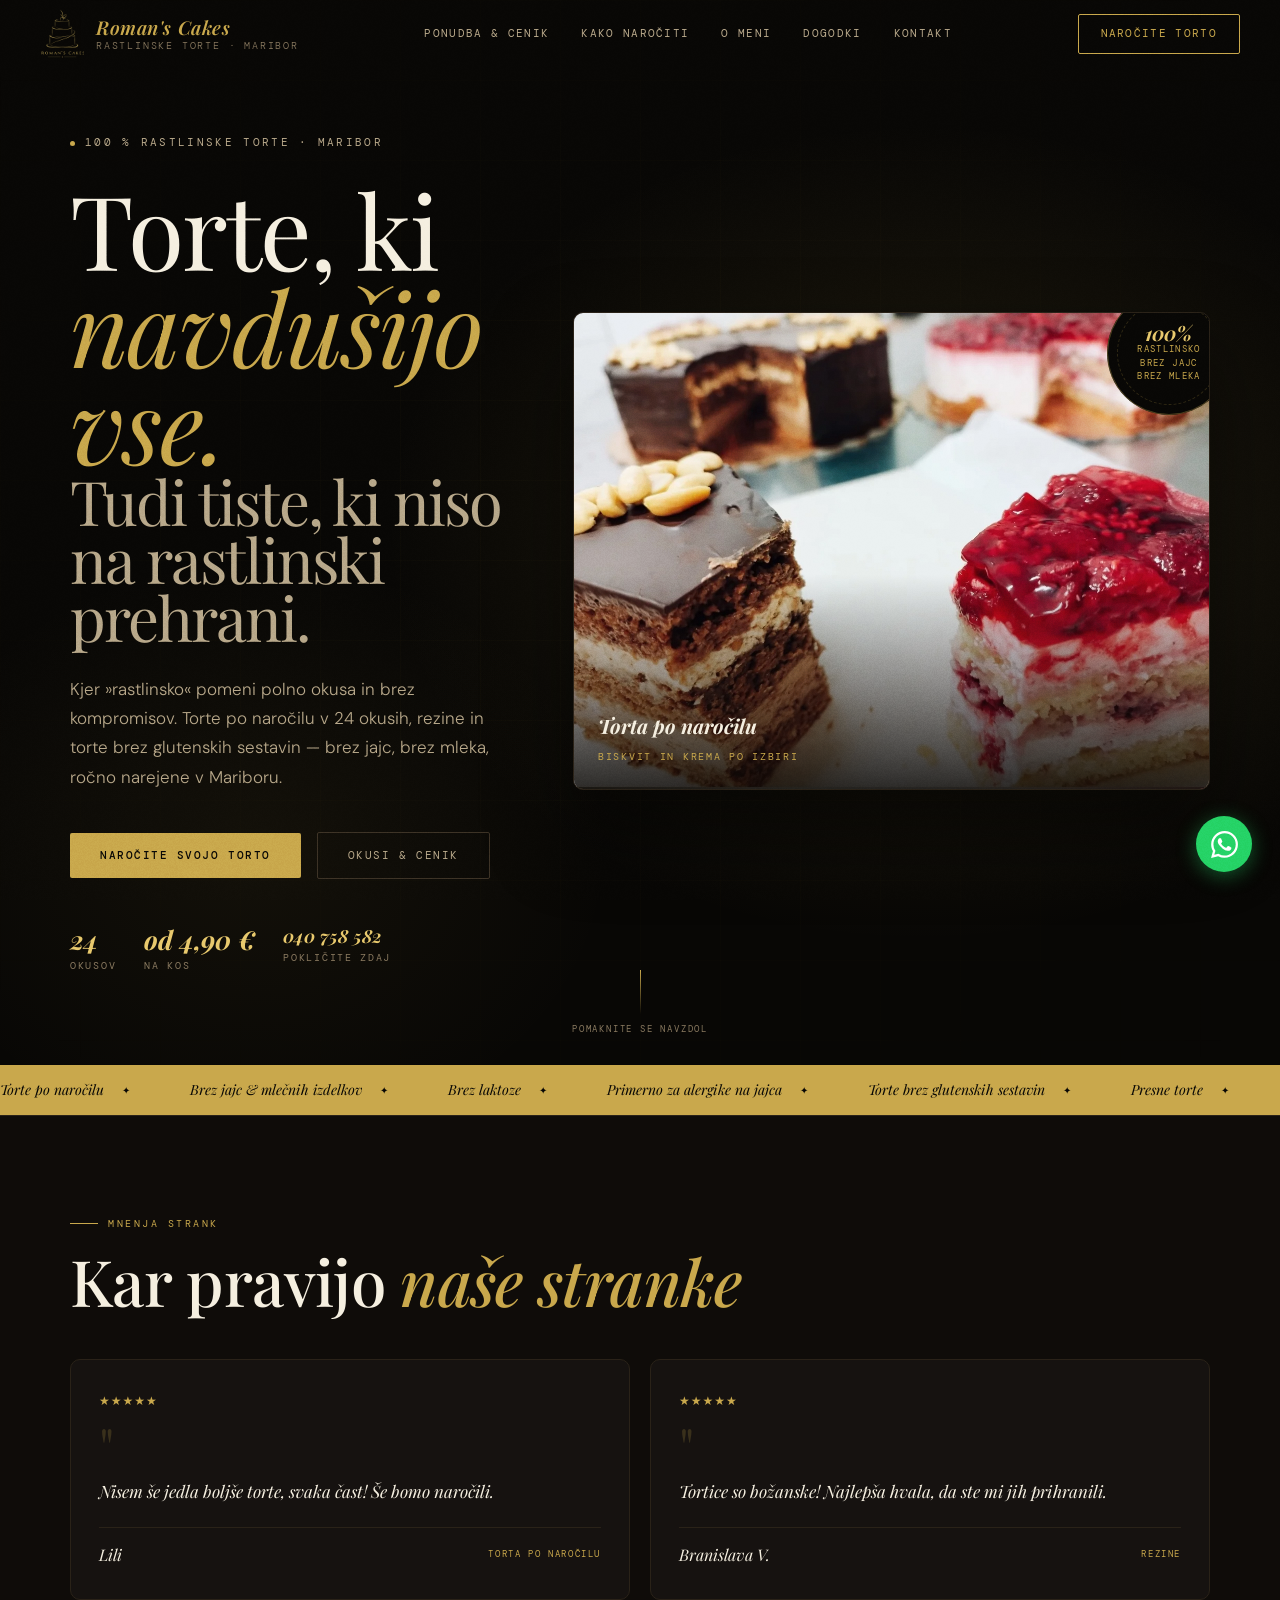
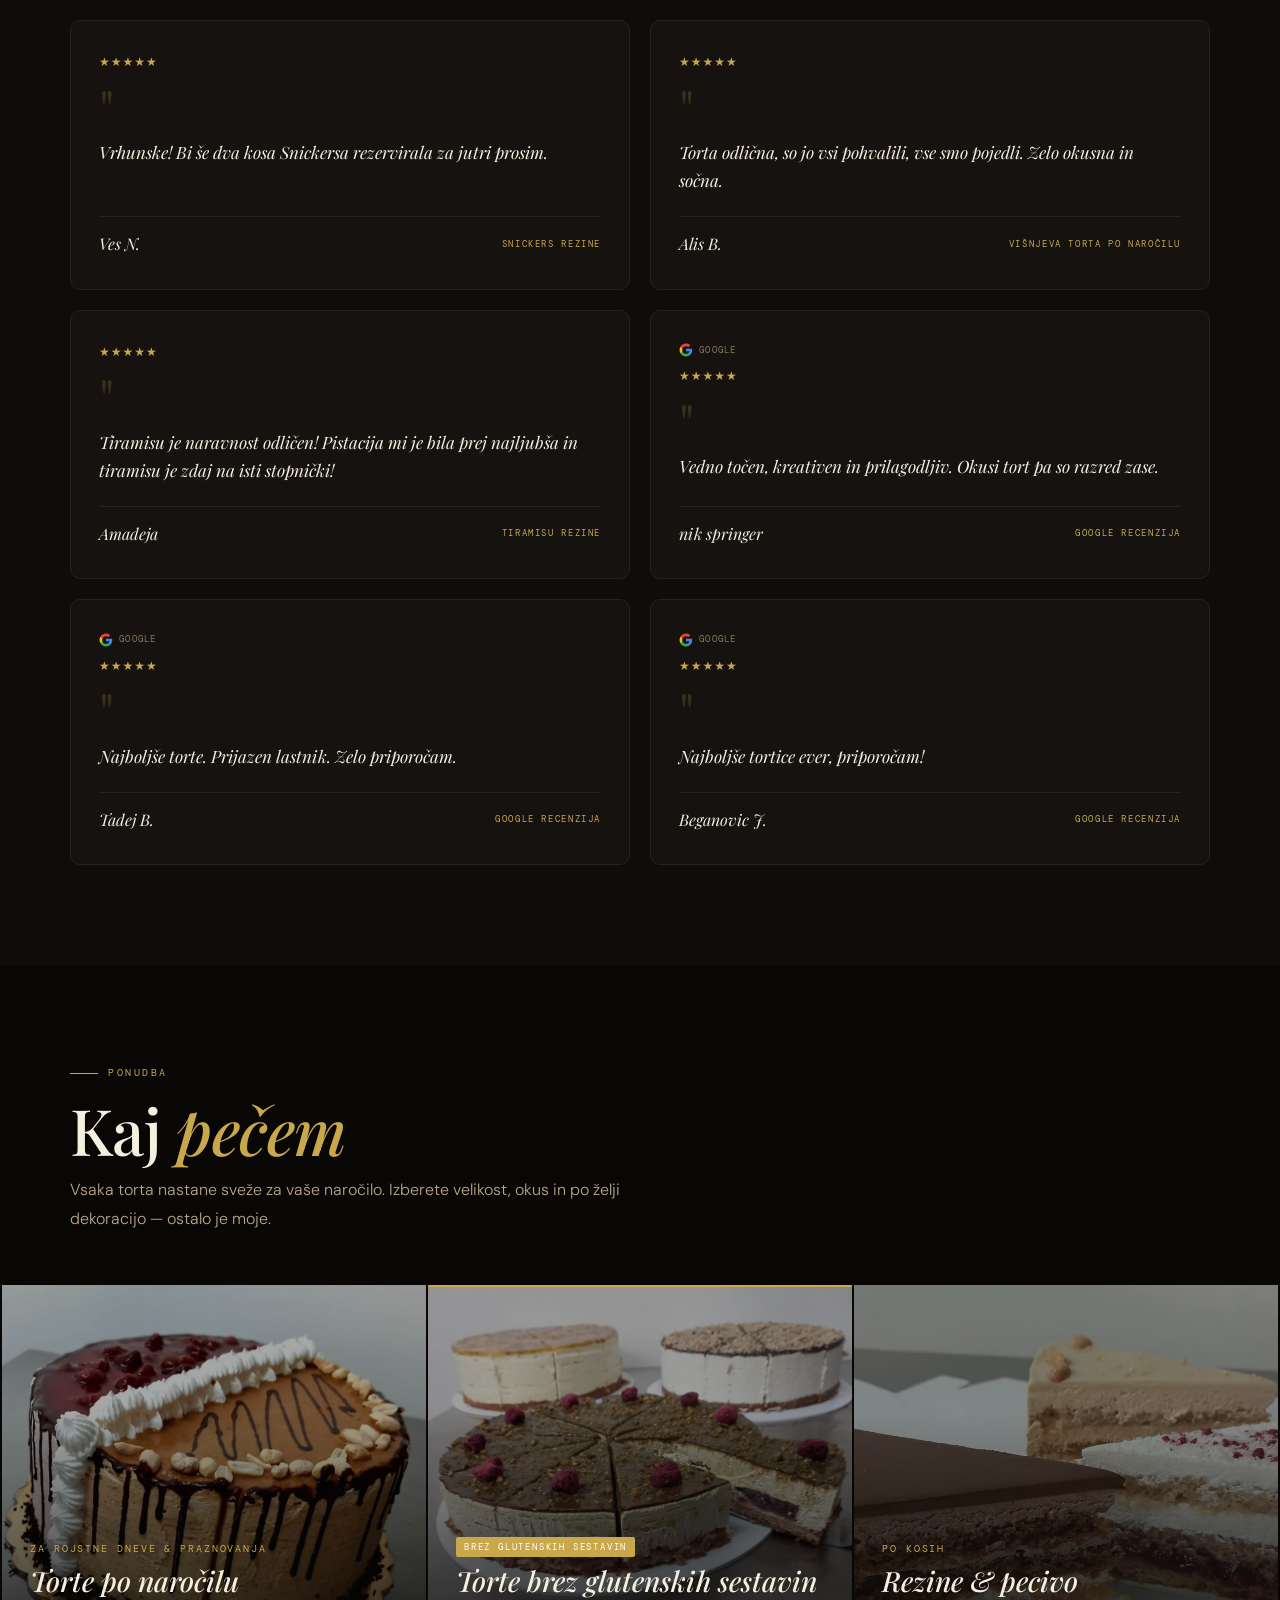
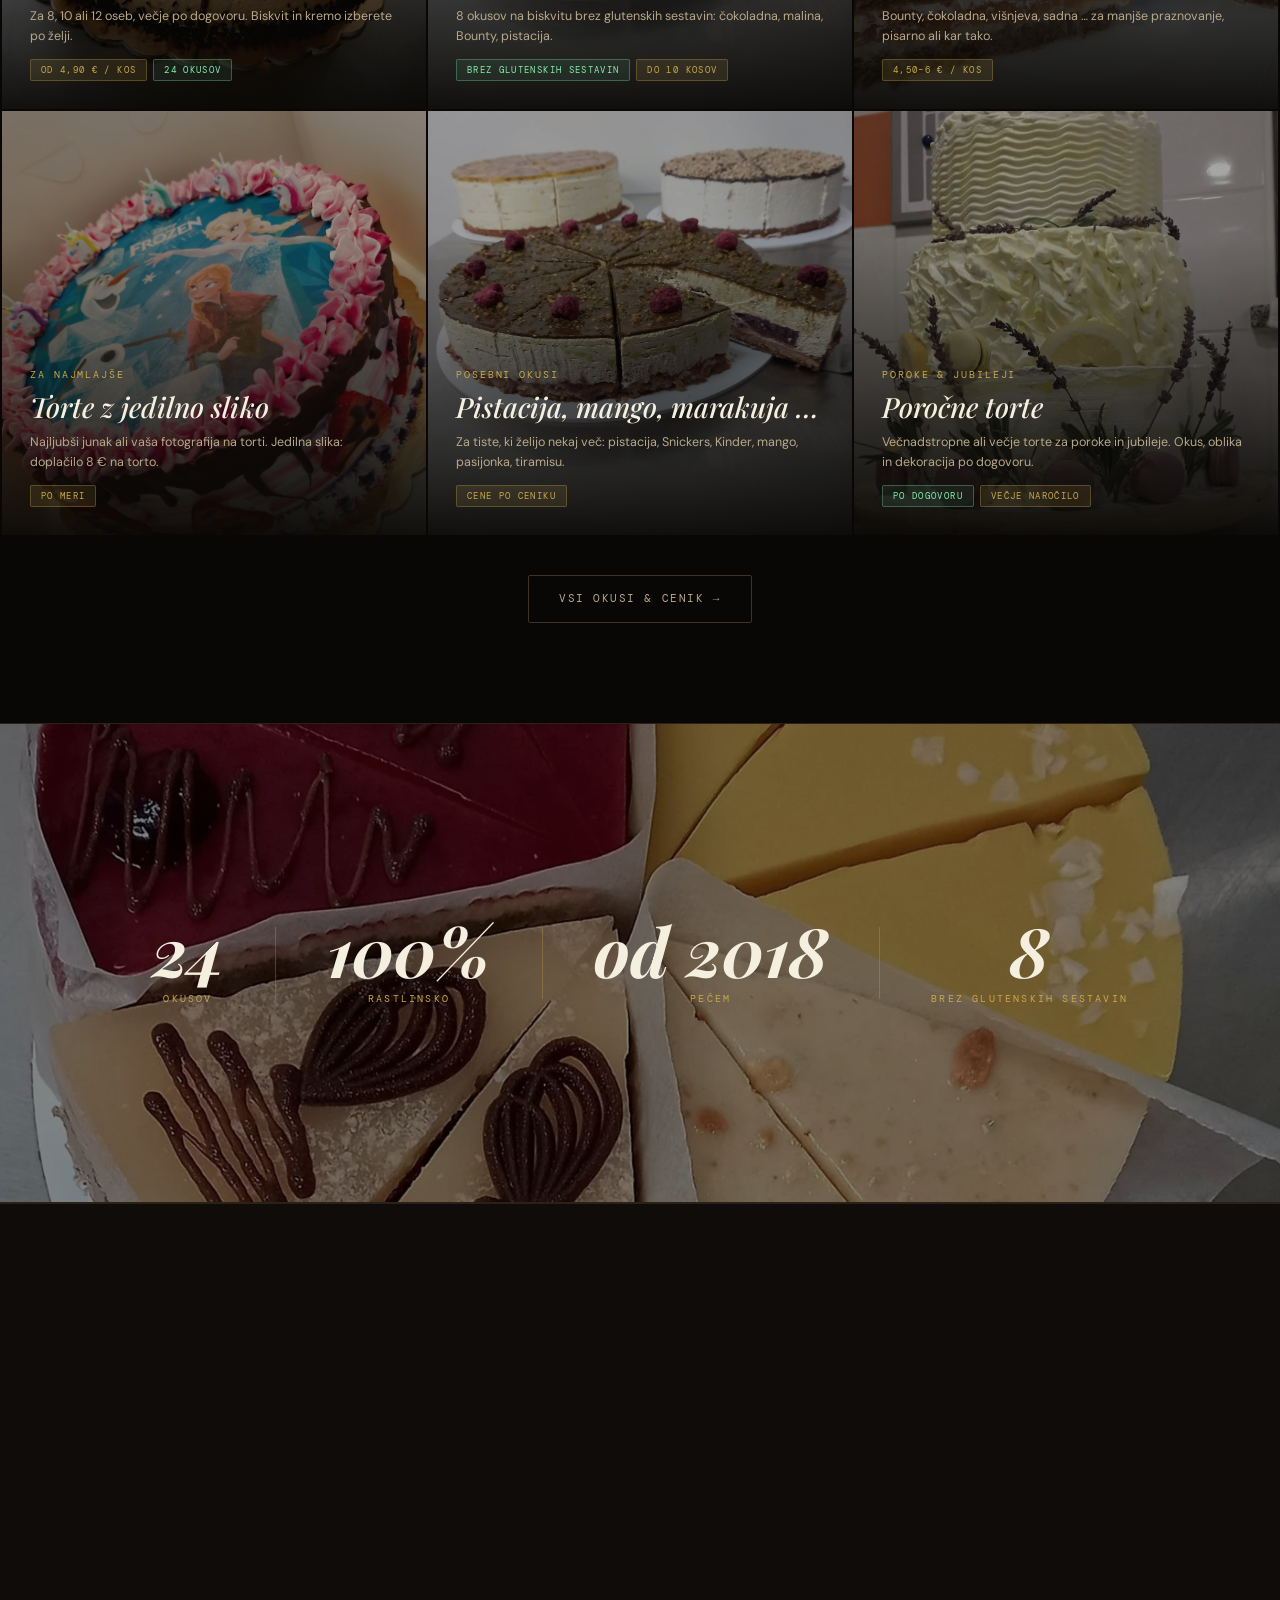
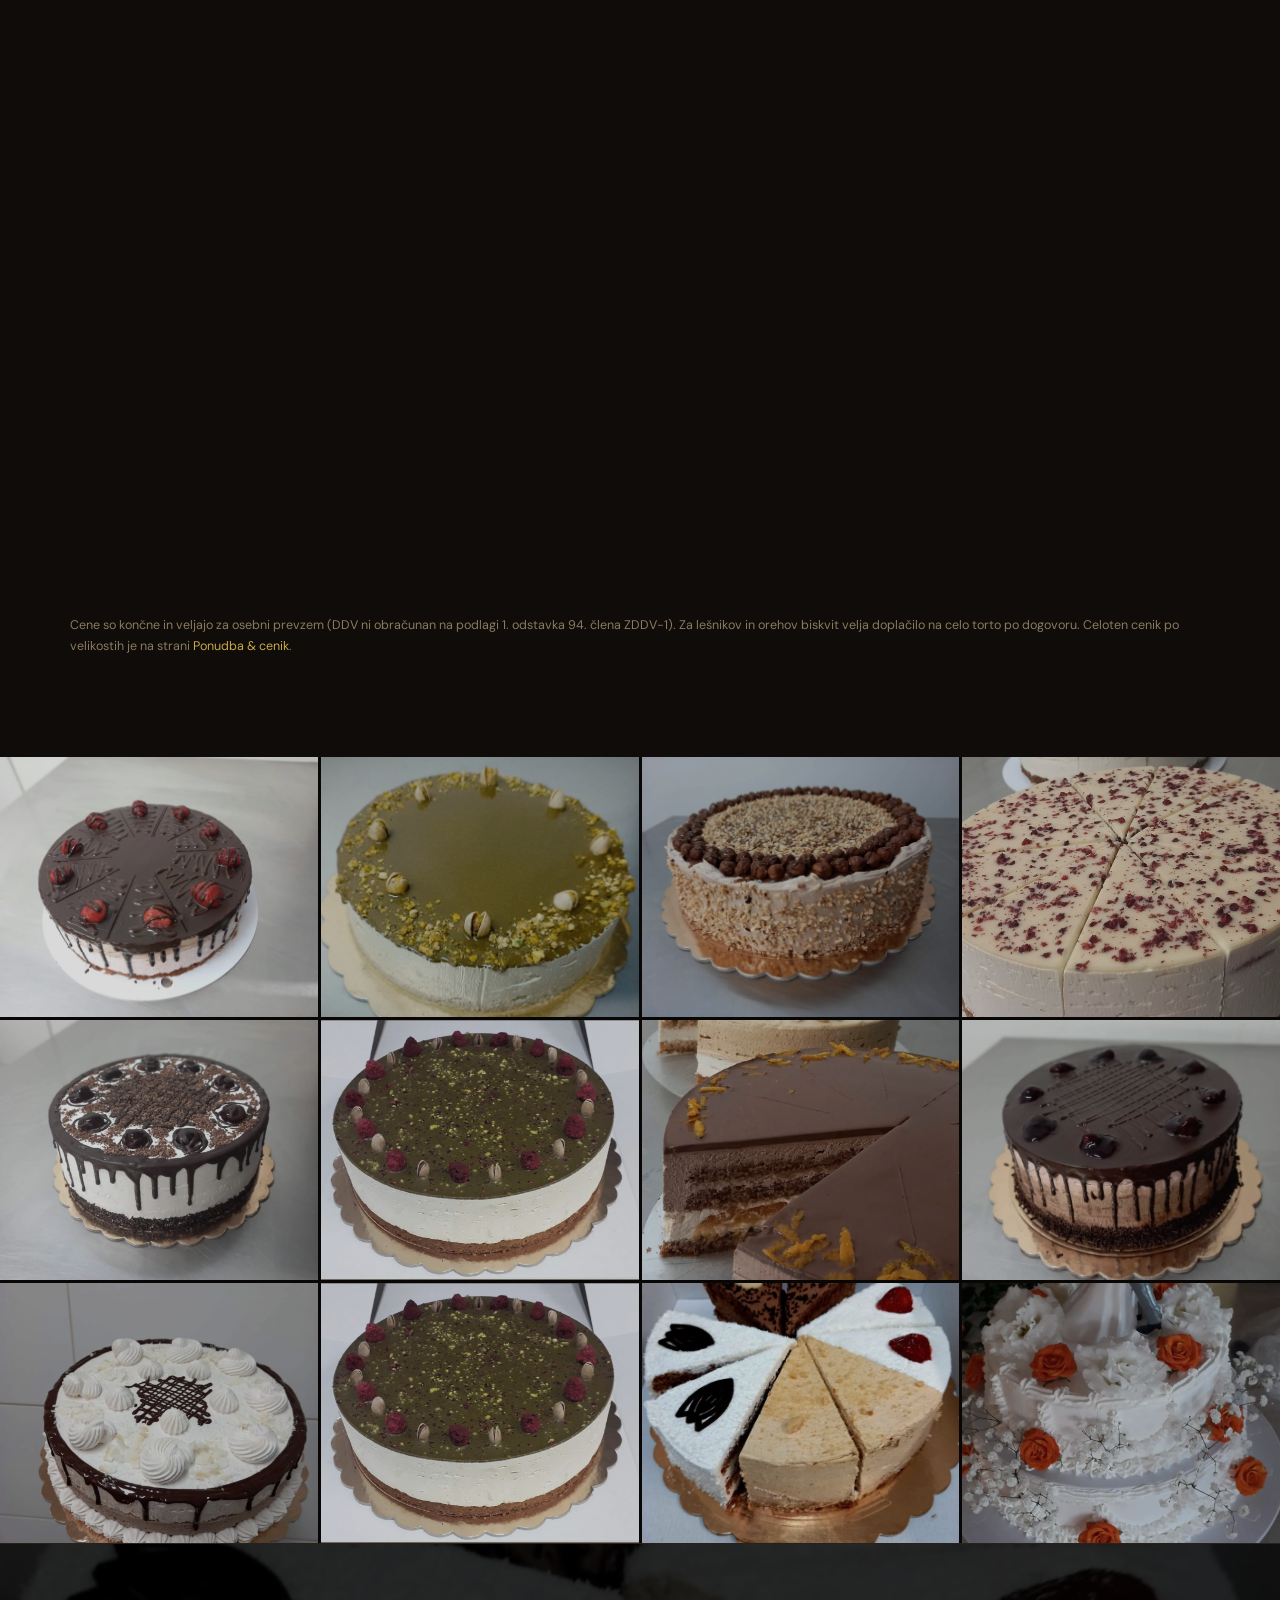
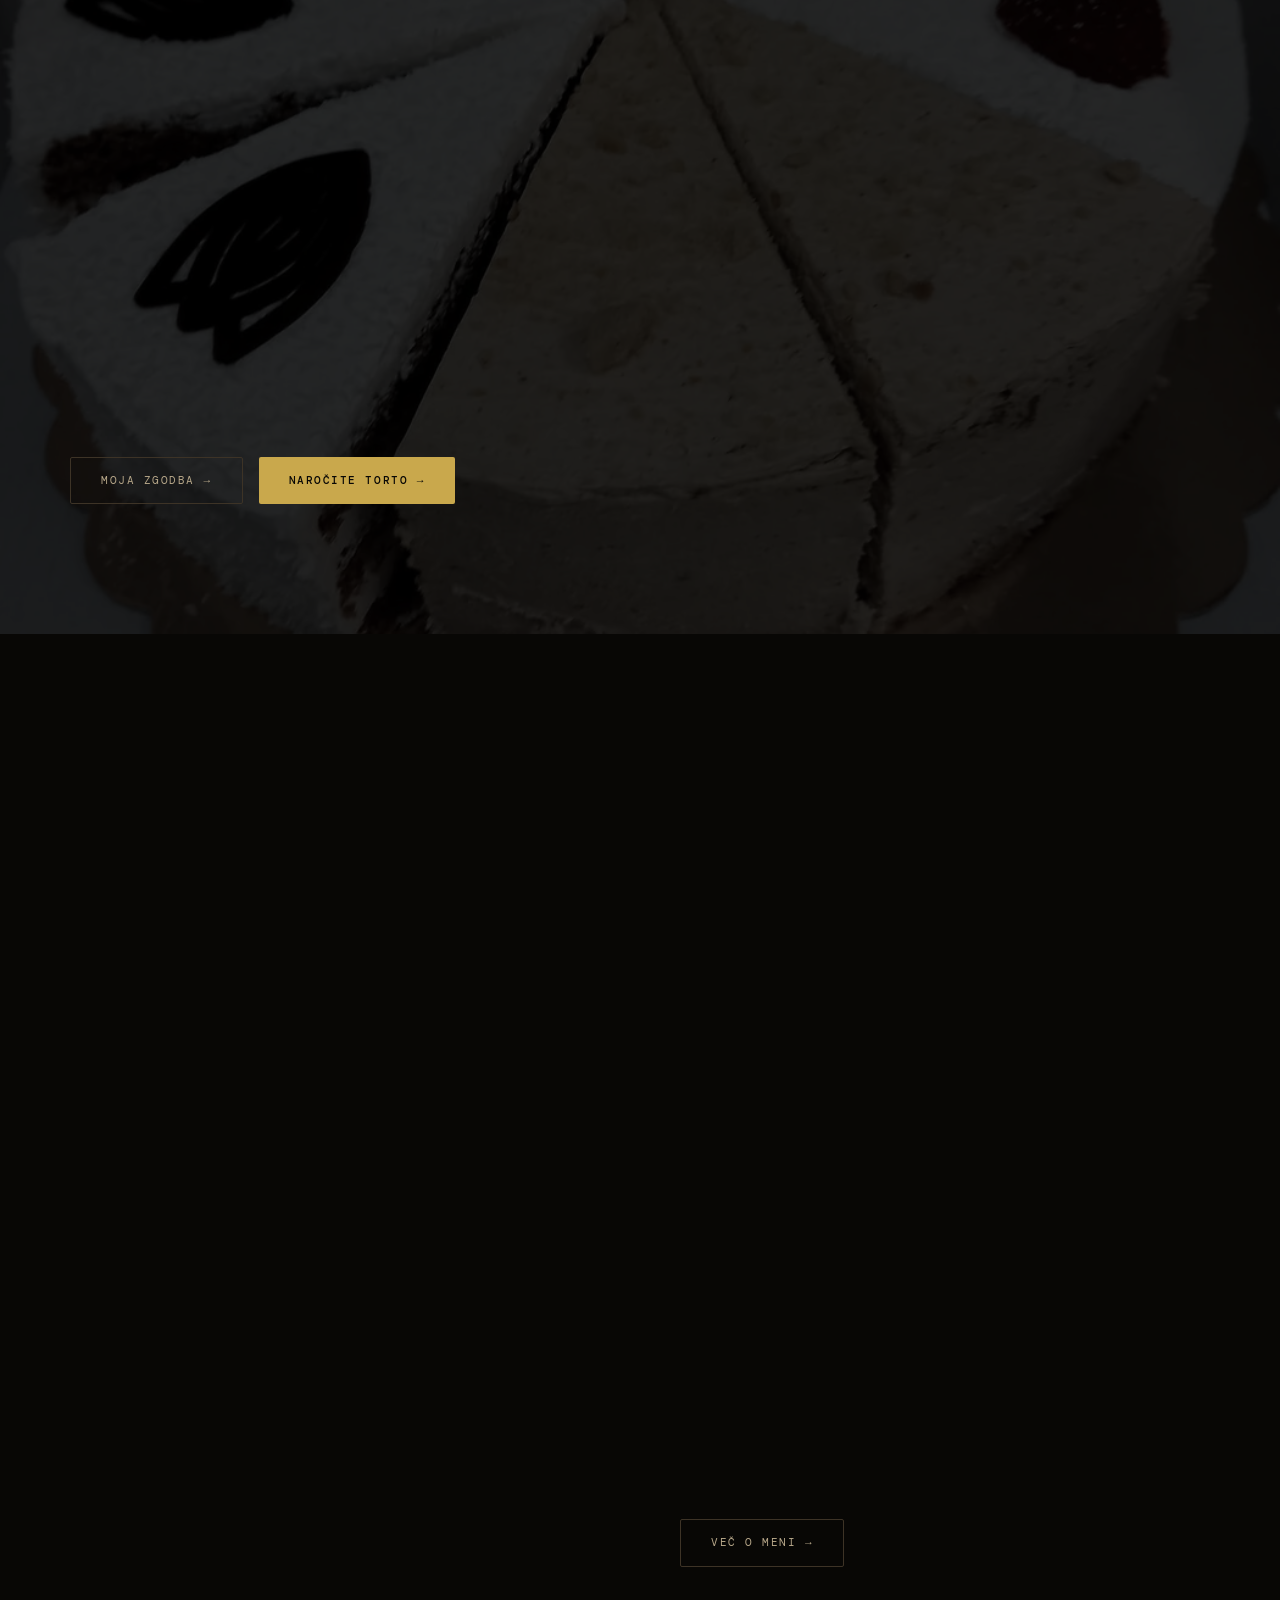
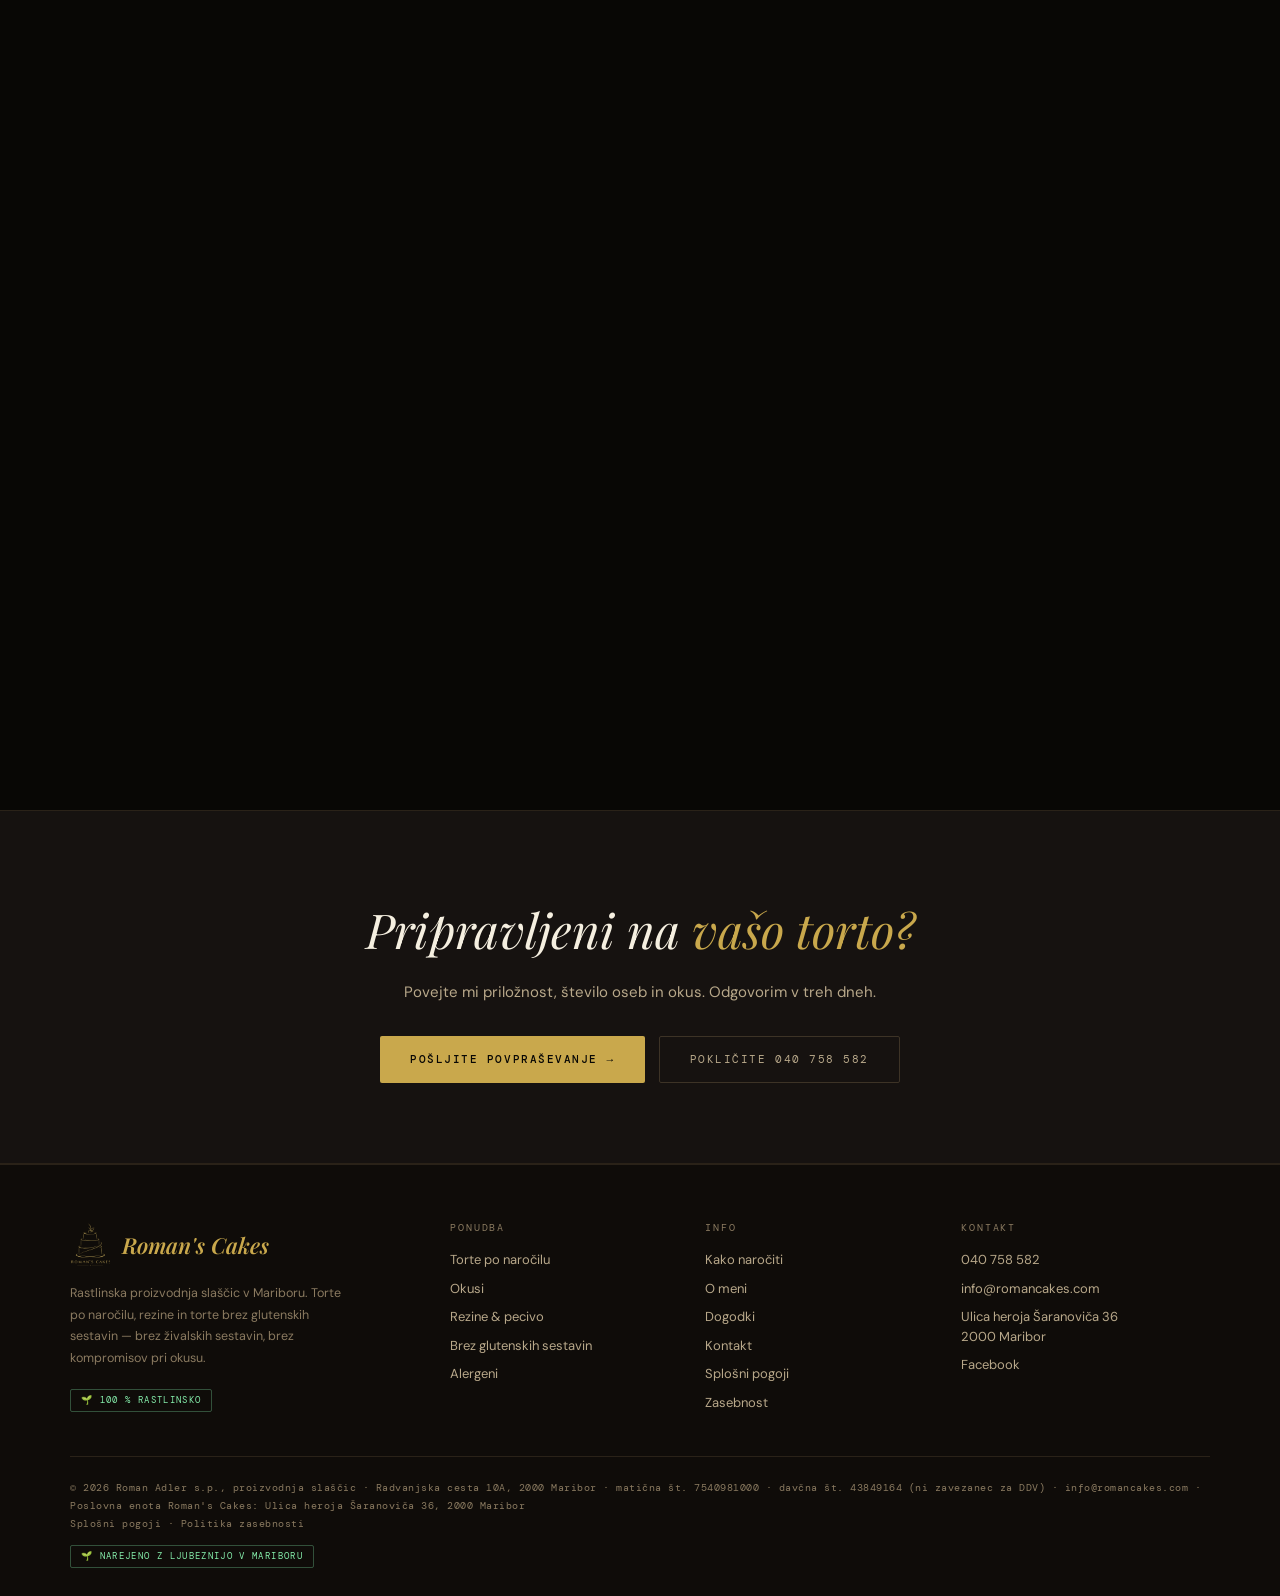
==== index.html @ 15cd37d6 "fix: dodaj ?v=2 na site.css (cache-busting za rev-grid grid popravek) Brskalniki so predpomnili star" ====
<!DOCTYPE html>
<html lang="sl">
<head>
<meta charset="UTF-8">
<meta name="viewport" content="width=device-width, initial-scale=1.0">
<meta name="google-site-verification" content="1FsHMbYHCQJj1VBNVwYSedcRB2E6klUe1NIwPxOOhmo">
<title>Roman's Cakes — Veganske rastlinske torte po naročilu, Maribor</title>
<meta name="description" content="Roman's Cakes — veganske torte po naročilu v Mariboru. 24 okusov, brez jajc, brez mleka, brez laktoze. Torte brez glutenskih sestavin. Rastlinska slaščičarna, ročno narejeno.">
<meta property="og:title" content="Roman's Cakes — Veganske rastlinske torte po naročilu, Maribor">
<meta property="og:description" content="Veganske rastlinske torte po naročilu v Mariboru. Brez jajc, brez mleka, brez kompromisov pri okusu. Torte brez glutenskih sestavin.">
<meta property="og:image" content="https://romancakes.com/slike/web/naslovna.webp">
<meta property="og:url" content="https://romancakes.com/">
<meta property="og:type" content="website">
<meta name="twitter:card" content="summary_large_image">
<meta property="og:locale" content="sl_SI">
<meta name="theme-color" content="#080705">
<link rel="canonical" href="https://romancakes.com/">
<link rel="icon" href="favicon.ico" sizes="any">
<link rel="icon" href="slike/web/icon-512.png" type="image/png">
<link rel="apple-touch-icon" href="slike/web/apple-touch-icon.png">
<link rel="preconnect" href="https://fonts.googleapis.com">
<link rel="preconnect" href="https://fonts.gstatic.com" crossorigin>
<link href="https://fonts.googleapis.com/css2?family=Playfair+Display:ital,wght@0,400;0,500;0,600;0,800;1,400;1,600&family=DM+Sans:wght@300;400;500&family=DM+Mono:wght@300;400&display=swap" rel="stylesheet">
<link rel="stylesheet" href="assets/site.css?v=2">
<style>
/* LOADER */
#loader{position:fixed;inset:0;background:var(--bg0);z-index:9999;display:flex;align-items:center;justify-content:center;transition:opacity 600ms,visibility 600ms}
#loader.hide{opacity:0;visibility:hidden;pointer-events:none}
.loader-inner{text-align:center}
.loader-inner img{width:120px;margin:0 auto 14px;animation:loaderFade 1.2s ease forwards;opacity:0}
.loader-title{font-family:var(--fd);font-size:clamp(28px,5vw,48px);font-weight:400;font-style:italic;color:var(--gold);letter-spacing:.04em;animation:loaderFade 1.2s .1s ease forwards;opacity:0}
@keyframes loaderFade{0%{opacity:0;transform:translateY(14px)}60%{opacity:1;transform:translateY(0)}100%{opacity:1}}
.loader-line{width:0;height:1px;background:var(--gold);margin:18px auto 0;animation:loaderLine 1s .4s ease forwards}
@keyframes loaderLine{to{width:120px}}
/* HERO */
.hero{min-height:100svh;display:flex;align-items:center;position:relative;overflow:hidden;padding-top:68px}
.hero-glow{position:absolute;inset:0;background:radial-gradient(ellipse 60% 55% at 72% 50%,rgba(201,168,76,.13),transparent 70%),radial-gradient(ellipse 40% 40% at 20% 80%,rgba(201,168,76,.06),transparent 70%)}
.hero-grid{position:absolute;inset:0;background-image:linear-gradient(rgba(201,168,76,.025) 1px,transparent 1px),linear-gradient(90deg,rgba(201,168,76,.025) 1px,transparent 1px);background-size:80px 80px;mask-image:radial-gradient(ellipse 70% 70% at 50% 50%,#000 30%,transparent 100%);-webkit-mask-image:radial-gradient(ellipse 70% 70% at 50% 50%,#000 30%,transparent 100%)}
.hero-c{position:relative;z-index:1;padding:60px 0 90px;display:grid;grid-template-columns:1fr 1.4fr;gap:48px;align-items:center}
.hero-eyebrow{display:inline-flex;align-items:center;gap:10px;margin-bottom:28px}
.eyebrow-dot{width:5px;height:5px;background:var(--gold);border-radius:50%;animation:dotPulse 2.5s ease infinite}
@keyframes dotPulse{0%,100%{box-shadow:0 0 0 0 var(--goldg)}50%{box-shadow:0 0 0 7px transparent}}
.eyebrow-text{font-family:var(--fm);font-size:10.5px;letter-spacing:.22em;text-transform:uppercase;color:var(--cream2)}
.hero-title{font-family:var(--fd);font-size:clamp(46px,8vw,104px);font-weight:400;line-height:.95;letter-spacing:-.02em;margin-bottom:28px}
.hero-title .line{display:block}
.hero-title .italic{font-style:italic;color:var(--gold)}
.hero-title .light{font-weight:300;color:var(--cream2);font-size:.6em}
.hero-sub{font-size:17px;font-weight:300;color:var(--cream2);line-height:1.72;max-width:520px;margin-bottom:40px}
.hero-acts{display:flex;align-items:center;gap:16px;flex-wrap:wrap}
.hero-facts{display:flex;gap:28px;margin-top:48px;flex-wrap:wrap}
.hf b{display:block;font-family:var(--fd);font-size:26px;font-style:italic;color:var(--gold2);line-height:1}
.hf span{font-family:var(--fm);font-size:9.5px;letter-spacing:.18em;text-transform:uppercase;color:var(--cream3);display:block;margin-top:6px}
.hero-art{position:relative;aspect-ratio:4/3;border-radius:var(--rl);overflow:hidden;border:1px solid var(--border);background:var(--bg2);box-shadow:0 40px 80px rgba(0,0,0,.5)}
.hero-art img{width:100%;height:100%;object-fit:cover;filter:saturate(.9)}
.hero-art::after{content:'';position:absolute;inset:0;background:linear-gradient(180deg,transparent 55%,rgba(8,7,5,.85))}
.hero-art-cap{position:absolute;left:24px;right:24px;bottom:22px;z-index:1}
.hero-art-cap b{font-family:var(--fd);font-style:italic;font-size:20px;color:var(--cream);display:block}
.hero-art-cap span{font-family:var(--fm);font-size:9.5px;letter-spacing:.18em;text-transform:uppercase;color:var(--gold)}
.hero-badge{position:absolute;top:-22px;right:-22px;width:124px;height:124px;z-index:2;display:flex;align-items:center;justify-content:center;background:var(--bg0);border-radius:50%}
.badge-ring{position:absolute;inset:0;border:1px solid rgba(201,168,76,.35);border-radius:50%;animation:badgeSpin 18s linear infinite}
.badge-ring2{position:absolute;inset:10px;border:1px dashed rgba(201,168,76,.2);border-radius:50%;animation:badgeSpin 12s linear infinite reverse}
.badge-text{font-family:var(--fm);font-size:8.5px;letter-spacing:.16em;text-transform:uppercase;color:var(--gold);text-align:center;line-height:1.6}
.badge-text strong{display:block;font-family:var(--fd);font-size:20px;font-style:italic;letter-spacing:0;line-height:1;color:var(--gold2)}
@keyframes badgeSpin{to{transform:rotate(360deg)}}
.hero-scroll{position:absolute;bottom:28px;left:50%;transform:translateX(-50%);display:flex;flex-direction:column;align-items:center;gap:8px;z-index:1}
.scroll-line{width:1px;height:44px;background:linear-gradient(180deg,var(--gold),transparent);animation:scrollAnim 1.8s ease-in-out infinite}
@keyframes scrollAnim{0%{transform:scaleY(0);transform-origin:top}50%{transform:scaleY(1);transform-origin:top}51%{transform:scaleY(1);transform-origin:bottom}100%{transform:scaleY(0);transform-origin:bottom}}
.scroll-label{font-family:var(--fm);font-size:9px;letter-spacing:.2em;text-transform:uppercase;color:var(--cream3)}
/* STRIP */
.strip{background:var(--gold);padding:14px 0;overflow:hidden}
.strip-inner{display:flex;gap:60px;white-space:nowrap;animation:stripScroll 26s linear infinite;width:max-content}
.strip-item{font-family:var(--fd);font-size:14px;font-style:italic;color:var(--bg0);display:flex;align-items:center;gap:18px;flex-shrink:0}
.strip-item::after{content:'✦';font-style:normal;font-size:10px}
@keyframes stripScroll{from{transform:translateX(0)}to{transform:translateX(-50%)}}
/* ABOUT */
.about-grid{display:grid;grid-template-columns:1fr 1fr;gap:80px;align-items:center}
.about-img{aspect-ratio:4/5;background:var(--bg2);border:1px solid var(--border);border-radius:var(--rl);overflow:hidden;position:relative}
.about-img img{width:100%;height:100%;object-fit:cover;filter:brightness(.85) saturate(.9)}
.about-img::after{content:'';position:absolute;bottom:0;left:0;right:0;height:45%;background:linear-gradient(transparent,rgba(8,7,5,.92));pointer-events:none}
.about-quote{position:absolute;bottom:28px;left:28px;right:28px;z-index:1;font-family:var(--fd);font-size:18px;font-style:italic;color:var(--cream);line-height:1.5}
.about-quote::before{content:'"';font-size:60px;color:var(--gold);line-height:0;display:block;margin-bottom:10px;opacity:.6}
.about-vals{display:flex;flex-direction:column;margin-top:28px}
.aval{display:flex;align-items:flex-start;gap:16px;padding:16px 0;border-bottom:1px solid var(--border)}
.aval:last-child{border-bottom:none}
.aval-num{font-family:var(--fm);font-size:10px;color:var(--gold);flex-shrink:0;padding-top:4px}
.aval-t{font-family:var(--fd);font-size:17px;font-weight:500;margin-bottom:4px;color:var(--cream)}
.aval-d{font-size:13.5px;color:var(--cream2);line-height:1.7}
/* PRODUCTS */
.products-grid{display:grid;grid-template-columns:repeat(3,1fr);gap:2px;margin-top:52px}
.product-card{position:relative;overflow:hidden;aspect-ratio:1/1;background:var(--bg2);display:block}
.product-img{position:absolute;inset:0;width:100%;height:100%;object-fit:cover;filter:brightness(.65) saturate(.85);transition:transform 600ms cubic-bezier(.22,1,.36,1),filter 600ms}
.product-card:hover .product-img{transform:scale(1.06);filter:brightness(.8) saturate(1)}
.product-overlay{position:absolute;inset:0;background:linear-gradient(transparent 30%,rgba(8,7,5,.93) 100%)}
.product-content{position:absolute;bottom:0;left:0;right:0;padding:28px}
.product-cat{font-family:var(--fm);font-size:9.5px;letter-spacing:.2em;text-transform:uppercase;color:var(--gold);margin-bottom:7px}
.product-name{font-family:var(--fd);font-size:clamp(20px,2.5vw,28px);font-weight:500;font-style:italic;color:var(--cream);line-height:1.2;margin-bottom:8px}
.product-desc{font-size:12.5px;color:var(--cream2);line-height:1.65}
.product-tags{display:flex;gap:6px;flex-wrap:wrap;margin-top:12px}
.product-accent{position:absolute;top:0;left:0;right:0;height:2px;background:var(--gold);transform:scaleX(0);transform-origin:left;transition:transform 500ms cubic-bezier(.22,1,.36,1)}
.product-card:hover .product-accent{transform:scaleX(1)}
/* FAVORITI */
.specials-grid{display:grid;grid-template-columns:repeat(4,1fr);gap:16px;margin-top:44px}
.spec-card{background:var(--bg2);border:1px solid var(--border);border-radius:var(--rl);padding:18px 18px 22px;transition:all 250ms;position:relative;overflow:hidden;display:flex;flex-direction:column}
.spec-card::before{content:'';position:absolute;top:0;left:0;right:0;height:1px;background:linear-gradient(90deg,transparent,var(--gold),transparent);opacity:0;transition:opacity 300ms}
.spec-card:hover{background:var(--bg3);border-color:var(--border2);transform:translateY(-4px);box-shadow:0 16px 48px rgba(0,0,0,.5)}
.spec-card:hover::before{opacity:1}
.spec-img{width:100%;aspect-ratio:4/3;object-fit:cover;border-radius:6px;margin-bottom:16px;filter:brightness(.85) saturate(.9);transition:filter 300ms}
.spec-card:hover .spec-img{filter:brightness(1) saturate(1)}
.spec-t{font-family:var(--fd);font-size:18px;font-weight:500;font-style:italic;color:var(--cream);margin-bottom:7px}
.spec-d{font-size:12.5px;color:var(--cream2);line-height:1.68;flex:1}
.spec-price{display:block;margin-top:14px;font-family:var(--fm);font-size:10.5px;letter-spacing:.1em;color:var(--gold)}
/* LOKACIJA */
.loc-grid{display:grid;grid-template-columns:1fr 1fr;gap:2px;background:var(--border);border:1px solid var(--border);border-radius:var(--rl);overflow:hidden}
.loc-img{min-height:360px;position:relative}
.loc-img img{position:absolute;inset:0;width:100%;height:100%;object-fit:cover;filter:brightness(.8)}
.loc-body{background:var(--bg2);padding:48px 48px}
.loc-row{display:flex;gap:16px;padding:16px 0;border-bottom:1px solid var(--border)}
.loc-row:last-of-type{border-bottom:none}
.loc-ic{width:36px;height:36px;border:1px solid var(--border2);border-radius:var(--r);display:flex;align-items:center;justify-content:center;flex-shrink:0;font-size:15px}
.loc-k{font-family:var(--fm);font-size:9.5px;letter-spacing:.18em;text-transform:uppercase;color:var(--gold);margin-bottom:4px}
.loc-v{font-size:14.5px;color:var(--cream);line-height:1.5}
.loc-v a:hover{color:var(--gold)}
.loc-s{font-size:12.5px;color:var(--cream3)}
/* FOTO BREAK */
.foto-break{position:relative;height:clamp(260px,38vw,480px);overflow:hidden;border-top:1px solid var(--border);border-bottom:1px solid var(--border)}
.foto-break img{position:absolute;inset:0;width:100%;height:100%;object-fit:cover;object-position:center;filter:brightness(.52) saturate(.85)}
.foto-break-txt{position:absolute;inset:0;display:flex;align-items:center;justify-content:center;gap:clamp(16px,4vw,64px);flex-wrap:wrap;padding:0 24px}
.fb-num{text-align:center}
.fb-num b{display:block;font-family:var(--fd);font-size:clamp(34px,5.5vw,68px);font-style:italic;color:var(--cream);line-height:1}
.fb-num span{font-family:var(--fm);font-size:10px;letter-spacing:.22em;text-transform:uppercase;color:var(--gold)}
.fb-div{width:1px;height:clamp(36px,6vw,72px);background:rgba(201,168,76,.3);flex-shrink:0}
/* ROMAN STMT */
.roman-stmt{position:relative;overflow:hidden;padding:clamp(72px,11vw,130px) 0;border-top:1px solid var(--border)}
.roman-stmt-bg{position:absolute;inset:0;width:100%;height:100%;object-fit:cover;filter:brightness(.15) saturate(.4)}
.roman-stmt-inner{max-width:660px;position:relative;z-index:1}
.roman-quote{font-family:var(--fd);font-size:clamp(22px,3.8vw,50px);font-style:italic;color:var(--cream);line-height:1.22;margin:16px 0 28px;padding-left:24px;border-left:2px solid var(--gold)}
/* BG highlight card */
.product-card.hl-bg .product-accent{background:var(--gold);transform:scaleX(1)}
.product-card.hl-bg .product-cat{color:#fff;background:var(--gold);display:inline-block;padding:3px 8px;border-radius:2px;font-size:9px}
@media(max-width:768px){.fb-div{height:24px}.roman-quote{padding-left:16px}}
@media(max-width:1024px){.hero-c{grid-template-columns:1fr;gap:40px}.hero-art{max-width:420px;aspect-ratio:1}.products-grid{grid-template-columns:1fr 1fr}.specials-grid{grid-template-columns:repeat(2,1fr)}.about-grid{grid-template-columns:1fr;gap:40px}.about-img{aspect-ratio:16/10;max-height:360px}.loc-grid{grid-template-columns:1fr}.loc-img{min-height:240px}}
@media(max-width:768px){.hero-c{padding:40px 0 80px}.products-grid{grid-template-columns:1fr}.product-card{aspect-ratio:4/3}.specials-grid{grid-template-columns:1fr 1fr;gap:10px}.spec-card{padding:12px 12px 16px}.hero-badge{width:100px;height:100px;top:-14px;right:-14px}.loc-body{padding:28px 22px}.hero-facts{gap:20px}}
@media(max-width:480px){.specials-grid{grid-template-columns:1fr}}
</style>
<script type="application/ld+json">
{
  "@context": "https://schema.org",
  "@type": ["LocalBusiness", "Bakery"],
  "name": "Roman's Cakes",
  "description": "Rastlinska proizvodnja slaščic v Mariboru. Torte po naročilu v 24 okusih, rezine in torte brez glutenskih sestavin.",
  "url": "https://romancakes.com/",
  "telephone": "+38640758582",
  "email": "info@romancakes.com",
  "address": {
    "@type": "PostalAddress",
    "streetAddress": "Ulica heroja Šaranoviča 36",
    "addressLocality": "Maribor",
    "postalCode": "2000",
    "addressCountry": "SI"
  },
  "image": "https://romancakes.com/slike/web/naslovna.webp",
  "logo": "https://romancakes.com/slike/web/logo-gold.png",
  "priceRange": "€€",
  "menu": "https://romancakes.com/ponudba/",
  "keywords": "veganske torte Maribor, veganska torta po naročilu, rastlinske torte Maribor, torta brez laktoze, torta brez jajc, torta brez mleka, torte brez glutenskih sestavin Maribor, veganska slaščičarna Maribor, torta za rojstni dan Maribor, veganska torta za alergike, rastlinska torta za events",
  "sameAs": ["https://www.facebook.com/romanvegancakes"],
  "geo": {
    "@type": "GeoCoordinates",
    "latitude": 46.5547,
    "longitude": 15.6459
  },
  "areaServed": {
    "@type": "City",
    "name": "Maribor"
  }
}
</script>
</head>
<body>
<div id="cur-dot"></div><div id="cur-ring"></div>
<div id="grain"></div>
<div id="pg-overlay"></div>
<div id="loader" aria-hidden="true">
  <div class="loader-inner">
    <img src="slike/web/logo-gold.png" alt="Roman's Cakes">
    <div class="loader-line"></div>
  </div>
</div>

<nav id="nav" aria-label="Glavna navigacija">
  <div class="nav-i">
    <a href="./" class="nav-logo" aria-label="Roman's Cakes — domov">
      <img src="slike/web/logo-gold.png" alt="Roman's Cakes">
      <div class="nav-logo-text">Roman's Cakes<span>Rastlinske torte · Maribor</span></div>
    </a>
    <ul class="nav-links">
      <li><a href="ponudba/">Ponudba &amp; cenik</a></li>
      <li><a href="narocilo/">Kako naročiti</a></li>
      <li><a href="o-nas/">O meni</a></li>
      <li><a href="dogodki/">Dogodki</a></li>
      <li><a href="kontakt/">Kontakt</a></li>
    </ul>
    <a href="kontakt/" class="nav-cta">Naročite torto</a>
    <button class="nav-mb" aria-label="Odpri meni" aria-expanded="false" aria-controls="mnav"><span></span><span></span><span></span></button>
  </div>
</nav>
<div id="mnav">
  <a href="ponudba/">Ponudba &amp; cenik</a>
  <a href="narocilo/">Kako naročiti</a>
  <a href="o-nas/">O meni</a>
  <a href="dogodki/">Dogodki</a>
  <a href="kontakt/">Kontakt</a>
  <a href="kontakt/" class="nav-cta">Naročite torto</a>
</div>

<main>
<!-- HERO -->
<section class="hero" id="zacetek">
  <div class="hero-glow"></div>
  <div class="hero-grid"></div>
  <div class="wrap" style="width:100%">
    <div class="hero-c">
      <div>
        <div class="hero-eyebrow"><div class="eyebrow-dot"></div><span class="eyebrow-text">100 % rastlinske torte · Maribor</span></div>
        <h1 class="hero-title">
          <span class="line">Torte, ki</span>
          <span class="line italic">navdušijo vse.</span>
          <span class="line light">Tudi tiste, ki niso na rastlinski prehrani.</span>
        </h1>
        <p class="hero-sub">Kjer »rastlinsko« pomeni polno okusa in brez kompromisov. Torte po naročilu v 24 okusih, rezine in torte brez glutenskih sestavin — brez jajc, brez mleka, ročno narejene v Mariboru.</p>
        <div class="hero-acts">
          <a href="kontakt/" class="btn btn-g">Naročite svojo torto</a>
          <a href="ponudba/" class="btn btn-o">Okusi &amp; cenik</a>
        </div>
        <div class="hero-facts">
          <div class="hf"><b>24</b><span>okusov</span></div>
          <div class="hf"><b>od 4,90 €</b><span>na kos</span></div>
          <a href="tel:+38640758582" class="hf" style="text-decoration:none"><b style="font-size:18px">040 758 582</b><span>pokličite zdaj</span></a>
        </div>
      </div>
      <div class="hero-art">
        <img src="slike/web/naslovna.webp" alt="Veganska torta po naročilu — brez jajc, brez laktoze, Maribor" width="1220" height="917" fetchpriority="high">
        <div class="hero-art-cap"><b>Torta po naročilu</b><span>Biskvit in krema po izbiri</span></div>
        <div class="hero-badge" aria-hidden="true"><div class="badge-ring"></div><div class="badge-ring2"></div><div class="badge-text"><strong>100%</strong>rastlinsko<br>brez jajc<br>brez mleka</div></div>
      </div>
    </div>
  </div>
  <div class="hero-scroll" aria-hidden="true"><div class="scroll-line"></div><div class="scroll-label">Pomaknite se navzdol</div></div>
</section>

<!-- STRIP -->
<div class="strip" aria-hidden="true">
  <div class="strip-inner">
    <span class="strip-item">Torte po naročilu</span><span class="strip-item">Brez jajc &amp; mlečnih izdelkov</span><span class="strip-item">Brez laktoze</span><span class="strip-item">Primerno za alergike na jajca</span><span class="strip-item">Torte brez glutenskih sestavin</span><span class="strip-item">Presne torte</span><span class="strip-item">Torte z jedilno sliko</span><span class="strip-item">Rezine &amp; pecivo</span><span class="strip-item">Prevzem v Mariboru</span>
    <span class="strip-item">Torte po naročilu</span><span class="strip-item">Brez jajc &amp; mlečnih izdelkov</span><span class="strip-item">Brez laktoze</span><span class="strip-item">Primerno za alergike na jajca</span><span class="strip-item">Torte brez glutenskih sestavin</span><span class="strip-item">Presne torte</span><span class="strip-item">Torte z jedilno sliko</span><span class="strip-item">Rezine &amp; pecivo</span><span class="strip-item">Prevzem v Mariboru</span>
  </div>
</div>

<!-- MNENJA -->
<section class="sec" id="mnenja" style="background:var(--bg1);border-top:1px solid var(--border)">
  <div class="wrap">
    <div class="lbl rv">Mnenja strank</div>
    <h2 class="hd rv">Kar pravijo <em>naše stranke</em></h2>
    <div class="rev-grid">
      <div class="rev-card rv">
        <div class="rev-stars">★★★★★</div>
        <div class="rev-open">"</div>
        <p class="rev-q">Nisem še jedla boljše torte, svaka čast! Še bomo naročili.</p>
        <div class="rev-who"><span class="rev-name">Lili</span><span class="rev-occ">Torta po naročilu</span></div>
      </div>
      <div class="rev-card rv" data-d="80">
        <div class="rev-stars">★★★★★</div>
        <div class="rev-open">"</div>
        <p class="rev-q">Tortice so božanske! Najlepša hvala, da ste mi jih prihranili.</p>
        <div class="rev-who"><span class="rev-name">Branislava V.</span><span class="rev-occ">Rezine</span></div>
      </div>
      <div class="rev-card rv" data-d="160">
        <div class="rev-stars">★★★★★</div>
        <div class="rev-open">"</div>
        <p class="rev-q">Vrhunske! Bi še dva kosa Snickersa rezervirala za jutri prosim.</p>
        <div class="rev-who"><span class="rev-name">Ves N.</span><span class="rev-occ">Snickers rezine</span></div>
      </div>
      <div class="rev-card rv" data-d="240">
        <div class="rev-stars">★★★★★</div>
        <div class="rev-open">"</div>
        <p class="rev-q">Torta odlična, so jo vsi pohvalili, vse smo pojedli. Zelo okusna in sočna.</p>
        <div class="rev-who"><span class="rev-name">Alis B.</span><span class="rev-occ">Višnjeva torta po naročilu</span></div>
      </div>
      <div class="rev-card rv" data-d="80">
        <div class="rev-stars">★★★★★</div>
        <div class="rev-open">"</div>
        <p class="rev-q">Tiramisu je naravnost odličen! Pistacija mi je bila prej najljubša in tiramisu je zdaj na isti stopnički!</p>
        <div class="rev-who"><span class="rev-name">Amadeja</span><span class="rev-occ">Tiramisu rezine</span></div>
      </div>
      <div class="rev-card rv rev-card--google" data-d="160">
        <div class="rev-source"><svg viewBox="0 0 24 24" width="14" height="14" aria-label="Google"><path fill="#4285F4" d="M22.56 12.25c0-.78-.07-1.53-.2-2.25H12v4.26h5.92c-.26 1.37-1.04 2.53-2.21 3.31v2.77h3.57c2.08-1.92 3.28-4.74 3.28-8.09z"/><path fill="#34A853" d="M12 23c2.97 0 5.46-.98 7.28-2.66l-3.57-2.77c-.98.66-2.23 1.06-3.71 1.06-2.86 0-5.29-1.93-6.16-4.53H2.18v2.84C3.99 20.53 7.7 23 12 23z"/><path fill="#FBBC05" d="M5.84 14.09c-.22-.66-.35-1.36-.35-2.09s.13-1.43.35-2.09V7.07H2.18C1.43 8.55 1 10.22 1 12s.43 3.45 1.18 4.93l3.66-2.84z"/><path fill="#EA4335" d="M12 5.38c1.62 0 3.06.56 4.21 1.64l3.15-3.15C17.45 2.09 14.97 1 12 1 7.7 1 3.99 3.47 2.18 7.07l3.66 2.84c.87-2.6 3.3-4.53 6.16-4.53z"/></svg><span>Google</span></div>
        <div class="rev-stars">★★★★★</div>
        <div class="rev-open">"</div>
        <p class="rev-q">Vedno točen, kreativen in prilagodljiv. Okusi tort pa so razred zase.</p>
        <div class="rev-who"><span class="rev-name">nik springer</span><span class="rev-occ">Google recenzija</span></div>
      </div>
      <div class="rev-card rv rev-card--google" data-d="240">
        <div class="rev-source"><svg viewBox="0 0 24 24" width="14" height="14" aria-label="Google"><path fill="#4285F4" d="M22.56 12.25c0-.78-.07-1.53-.2-2.25H12v4.26h5.92c-.26 1.37-1.04 2.53-2.21 3.31v2.77h3.57c2.08-1.92 3.28-4.74 3.28-8.09z"/><path fill="#34A853" d="M12 23c2.97 0 5.46-.98 7.28-2.66l-3.57-2.77c-.98.66-2.23 1.06-3.71 1.06-2.86 0-5.29-1.93-6.16-4.53H2.18v2.84C3.99 20.53 7.7 23 12 23z"/><path fill="#FBBC05" d="M5.84 14.09c-.22-.66-.35-1.36-.35-2.09s.13-1.43.35-2.09V7.07H2.18C1.43 8.55 1 10.22 1 12s.43 3.45 1.18 4.93l3.66-2.84z"/><path fill="#EA4335" d="M12 5.38c1.62 0 3.06.56 4.21 1.64l3.15-3.15C17.45 2.09 14.97 1 12 1 7.7 1 3.99 3.47 2.18 7.07l3.66 2.84c.87-2.6 3.3-4.53 6.16-4.53z"/></svg><span>Google</span></div>
        <div class="rev-stars">★★★★★</div>
        <div class="rev-open">"</div>
        <p class="rev-q">Najboljše torte. Prijazen lastnik. Zelo priporočam.</p>
        <div class="rev-who"><span class="rev-name">Tadej B.</span><span class="rev-occ">Google recenzija</span></div>
      </div>
      <div class="rev-card rv rev-card--google" data-d="320">
        <div class="rev-source"><svg viewBox="0 0 24 24" width="14" height="14" aria-label="Google"><path fill="#4285F4" d="M22.56 12.25c0-.78-.07-1.53-.2-2.25H12v4.26h5.92c-.26 1.37-1.04 2.53-2.21 3.31v2.77h3.57c2.08-1.92 3.28-4.74 3.28-8.09z"/><path fill="#34A853" d="M12 23c2.97 0 5.46-.98 7.28-2.66l-3.57-2.77c-.98.66-2.23 1.06-3.71 1.06-2.86 0-5.29-1.93-6.16-4.53H2.18v2.84C3.99 20.53 7.7 23 12 23z"/><path fill="#FBBC05" d="M5.84 14.09c-.22-.66-.35-1.36-.35-2.09s.13-1.43.35-2.09V7.07H2.18C1.43 8.55 1 10.22 1 12s.43 3.45 1.18 4.93l3.66-2.84z"/><path fill="#EA4335" d="M12 5.38c1.62 0 3.06.56 4.21 1.64l3.15-3.15C17.45 2.09 14.97 1 12 1 7.7 1 3.99 3.47 2.18 7.07l3.66 2.84c.87-2.6 3.3-4.53 6.16-4.53z"/></svg><span>Google</span></div>
        <div class="rev-stars">★★★★★</div>
        <div class="rev-open">"</div>
        <p class="rev-q">Najboljše tortice ever, priporočam!</p>
        <div class="rev-who"><span class="rev-name">Beganovic J.</span><span class="rev-occ">Google recenzija</span></div>
      </div>
    </div>
  </div>
</section>

<!-- PONUDBA -->
<section class="sec" id="ponudba">
  <div class="wrap">
    <div class="lbl rv">Ponudba</div>
    <h2 class="hd rv">Kaj <em>pečem</em></h2>
    <p class="sub rv" style="margin-top:12px">Vsaka torta nastane sveže za vaše naročilo. Izberete velikost, okus in po želji dekoracijo — ostalo je moje.</p>
  </div>
  <div style="padding:0 2px">
    <div class="products-grid">
      <a href="ponudba/#torte" class="product-card rv">
        <img class="product-img" src="slike/web/torta-karamela-arasidi.webp" alt="Veganska karamel-arašid torta — rastlinska, brez laktoze, brez jajc" loading="lazy" width="1400" height="1243">
        <div class="product-overlay"></div><div class="product-accent"></div>
        <div class="product-content"><div class="product-cat">Za rojstne dneve &amp; praznovanja</div><div class="product-name">Torte po naročilu</div><p class="product-desc">Za 8, 10 ali 12 oseb, večje po dogovoru. Biskvit in kremo izberete po želji.</p><div class="product-tags"><span class="tag tag-g">od 4,90 € / kos</span><span class="tag tag-v">24 okusov</span></div></div>
      </a>
      <a href="ponudba/#brezglutensko" class="product-card hl-bg rv" data-d="80">
        <img class="product-img" src="slike/web/bg/bg-malina-pistacija.webp" alt="Torta brez glutenskih sestavin — pistacija malina" loading="lazy" width="1050" height="1400">
        <div class="product-overlay"></div><div class="product-accent"></div>
        <div class="product-content"><div class="product-cat">Brez glutenskih sestavin</div><div class="product-name">Torte brez glutenskih sestavin</div><p class="product-desc">8 okusov na biskvitu brez glutenskih sestavin: čokoladna, malina, Bounty, pistacija.</p><div class="product-tags"><span class="tag tag-v">Brez glutenskih sestavin</span><span class="tag tag-g">do 10 kosov</span></div></div>
      </a>
      <a href="ponudba/#rezine" class="product-card rv" data-d="160">
        <img class="product-img" src="slike/web/jafa-bela-snickers.webp" alt="Veganske rezine — jafa, bela malina, Snickers" loading="lazy" width="1400" height="760">
        <div class="product-overlay"></div><div class="product-accent"></div>
        <div class="product-content"><div class="product-cat">Po kosih</div><div class="product-name">Rezine &amp; pecivo</div><p class="product-desc">Bounty, čokoladna, višnjeva, sadna … za manjše praznovanje, pisarno ali kar tako.</p><div class="product-tags"><span class="tag tag-g">4,50–6 € / kos</span></div></div>
      </a>
      <a href="ponudba/#otroske" class="product-card rv" data-d="240">
        <img class="product-img" src="slike/web/tisk-frozen.webp" alt="Veganska otroška torta z jedilno sliko — brez jajc, brez mleka, Maribor" loading="lazy" width="1050" height="1400">
        <div class="product-overlay"></div><div class="product-accent"></div>
        <div class="product-content"><div class="product-cat">Za najmlajše</div><div class="product-name">Torte z jedilno sliko</div><p class="product-desc">Najljubši junak ali vaša fotografija na torti. Jedilna slika: doplačilo 8 € na torto.</p><div class="product-tags"><span class="tag tag-g">Po meri</span></div></div>
      </a>
      <a href="ponudba/#okusi" class="product-card rv" data-d="320">
        <img class="product-img" src="slike/web/malina-pistacija-disk.webp" alt="Veganska malina pistacija torta z diskom — rastlinska, brez jajc" loading="lazy" width="1400" height="1866">
        <div class="product-overlay"></div><div class="product-accent"></div>
        <div class="product-content"><div class="product-cat">Posebni okusi</div><div class="product-name">Pistacija, mango, marakuja …</div><p class="product-desc">Za tiste, ki želijo nekaj več: pistacija, Snickers, Kinder, mango, pasijonka, tiramisu.</p><div class="product-tags"><span class="tag tag-g">Cene po ceniku</span></div></div>
      </a>
      <a href="ponudba/#porocne" class="product-card rv" data-d="400">
        <img class="product-img" src="slike/web/porocna-torta-1.webp" alt="Veganska poročna torta po naročilu — brez jajc, brez mleka, Maribor" loading="lazy" width="1003" height="1250">
        <div class="product-overlay"></div><div class="product-accent"></div>
        <div class="product-content"><div class="product-cat">Poroke &amp; jubileji</div><div class="product-name">Poročne torte</div><p class="product-desc">Večnadstropne ali večje torte za poroke in jubileje. Okus, oblika in dekoracija po dogovoru.</p><div class="product-tags"><span class="tag tag-v">Po dogovoru</span><span class="tag tag-g">Večje naročilo</span></div></div>
      </a>
    </div>
  </div>
  <div class="wrap" style="margin-top:40px;text-align:center"><a href="ponudba/" class="btn btn-o">Vsi okusi &amp; cenik →</a></div>
</section>

<!-- FOTO BREAK -->
<div class="foto-break" aria-hidden="true">
  <img src="slike/web/kosi3.webp" alt="" loading="lazy" width="1400" height="1328">
  <div class="foto-break-txt">
    <div class="fb-num"><b>24</b><span>okusov</span></div>
    <div class="fb-div"></div>
    <div class="fb-num"><b>100%</b><span>rastlinsko</span></div>
    <div class="fb-div"></div>
    <div class="fb-num"><b>od 2018</b><span>pečem</span></div>
    <div class="fb-div"></div>
    <div class="fb-num"><b>8</b><span>brez glutenskih sestavin</span></div>
  </div>
</div>

<!-- FAVORITI -->
<section class="sec" id="favoriti" style="background:var(--bg1);border-top:1px solid var(--border)">
  <div class="wrap">
    <div class="lbl rv">Najbolj naročeni</div>
    <h2 class="hd rv">Hišni <em>favoriti</em></h2>
    <div class="specials-grid">
      <div class="spec-card rv">
        <img class="spec-img" src="slike/web/Hi%C5%A1ni%20favoriti/Kos-cokolada-jagoda.webp" alt="Kos veganske čokolada jagoda torte" loading="lazy" width="836" height="644">
        <div class="spec-t">Čokolada jagoda</div><p class="spec-d">Čokoladna krema z jagodo in biskvit po izbiri. Na voljo tudi brez glutenskih sestavin do 10 kosov.</p><span class="spec-price">4,90 € / kos · 10 kosov 49 €</span>
      </div>
      <div class="spec-card rv" data-d="60">
        <img class="spec-img" src="slike/web/Hi%C5%A1ni%20favoriti/kos-nutella.webp" alt="Kos veganske lešnik nutella torte" loading="lazy" width="859" height="654">
        <div class="spec-t">Nutella</div><p class="spec-d">Lešnikova krema z okusom nutelle in biskvit po vaši izbiri.</p><span class="spec-price">4,90 € / kos · 10 kosov 49 €</span>
      </div>
      <div class="spec-card rv" data-d="120">
        <img class="spec-img" src="slike/web/Hi%C5%A1ni%20favoriti/rezina-bounty.webp" alt="Rezina veganske Bounty torte — kokos, čokolada" loading="lazy" width="1061" height="682">
        <div class="spec-t">Bounty</div><p class="spec-d">Kokosova krema s čokolado in biskvit po vaši izbiri. Na voljo tudi brez glutenskih sestavin.</p><span class="spec-price">5,00 € / kos · 12 kosov 60 €</span>
      </div>
      <div class="spec-card rv" data-d="180">
        <img class="spec-img" src="slike/web/Hi%C5%A1ni%20favoriti/Pasijonka.webp" alt="Veganska pasijonka torta (marakuja)" loading="lazy" width="849" height="543">
        <div class="spec-t">Pasijonka (marakuja)</div><p class="spec-d">Beli biskvit in osvežilna krema iz marakuje. Eksotika za poletna praznovanja.</p><span class="spec-price">5,50 € / kos · 12 kosov 66 €</span>
      </div>
      <div class="spec-card rv" data-d="60">
        <img class="spec-img" src="slike/web/tiramisu-rezine.webp" alt="Veganske tiramisu rezine — brez jajc, brez laktoze" loading="lazy" width="1400" height="938">
        <div class="spec-t">Tiramisu</div><p class="spec-d">Kremna tiramisu torta z biskvitom po vaši izbiri. Ena izmed favoritov za vse generacije.</p><span class="spec-price">4,90 € / kos · 10 kosov 49 €</span>
      </div>
      <div class="spec-card rv" data-d="120">
        <img class="spec-img" src="slike/web/torta-snickers.webp" alt="Veganska Snickers torta — brez jajc, brez laktoze" loading="lazy" width="1220" height="692">
        <div class="spec-t">Snickers</div><p class="spec-d">Karamelna krema z arašidi in čokoladnim prelivom — za tiste, ki ne marajo kompromisov.</p><span class="spec-price">5,00 € / kos · 12 kosov 60 €</span>
      </div>
      <div class="spec-card rv" data-d="180">
        <img class="spec-img" src="slike/web/kinder-bueno.webp" alt="Veganska Kinder Bueno torta — brez jajc, brez laktoze" loading="lazy" width="1400" height="1866">
        <div class="spec-t">Kinder Bueno</div><p class="spec-d">Lešnikova krema z belo čokolado — mehka, sladka in neodoljiva kombinacija.</p><span class="spec-price">5,50 € / kos · 12 kosov 66 €</span>
      </div>
      <div class="spec-card rv" data-d="240">
        <img class="spec-img" src="slike/web/Hi%C5%A1ni%20favoriti/torta-bela-malina.webp" alt="Veganska bela malina torta — brez jajc, brez laktoze" loading="lazy" width="1400" height="1050">
        <div class="spec-t">Bela malina</div><p class="spec-d">Bela čokoladna krema z malinami — elegantna in priljubljena tako za rojstne dneve kot poroke.</p><span class="spec-price">6,00 € / kos · 12 kosov 72 €</span>
      </div>
    </div>
    <p class="note rv" style="margin-top:24px">Cene so končne in veljajo za osebni prevzem (DDV ni obračunan na podlagi 1. odstavka 94. člena ZDDV-1). Za lešnikov in orehov biskvit velja doplačilo na celo torto po dogovoru. Celoten cenik po velikostih je na strani <a href="ponudba/" style="color:var(--gold)">Ponudba &amp; cenik</a>.</p>
  </div>
</section>

<!-- GALERIJA -->
<section class="sec" id="galerija" style="padding-top:0;padding-bottom:0">
  <div class="gal-grid">
    <div class="gal-it"><img src="slike/web/jagoda-cokolada.webp" alt="Veganska jagoda čokolada torta" loading="lazy" width="1400" height="1050"></div>
    <div class="gal-it"><img src="slike/web/pistacija-kos.webp" alt="Kos veganske pistacija torte" loading="lazy" width="1342" height="1145"></div>
    <div class="gal-it"><img src="slike/web/torta-lesnik.webp" alt="Veganska lešnikova torta" loading="lazy" width="1400" height="1050"></div>
    <div class="gal-it"><img src="slike/web/bela-malina-snickers.webp" alt="Veganska bela malina in Snickers torta" loading="lazy" width="1220" height="1751"></div>
    <div class="gal-it"><img src="slike/web/torta-visnja-cokolada.webp" alt="Veganska višnja čokolada torta" loading="lazy" width="1400" height="1050"></div>
    <div class="gal-it"><img src="slike/web/malina-pistacija.webp" alt="Veganska malina pistacija torta" loading="lazy" width="1220" height="872"></div>
    <div class="gal-it"><img src="slike/web/torta-cokoladna-pomaranca.webp" alt="Veganska čokoladna pomaranča torta" loading="lazy" width="1400" height="1050"></div>
    <div class="gal-it"><img src="slike/web/torta-cokoladna-visnje.webp" alt="Veganska čokoladna višnja torta" loading="lazy" width="1400" height="1050"></div>
    <div class="gal-it"><img src="slike/web/torta-smetana-cokolada.webp" alt="Veganska smetana čokolada torta" loading="lazy" width="1400" height="1050"></div>
    <div class="gal-it"><img src="slike/web/torta-malina-pistacija.webp" alt="Veganska malina pistacija torta" loading="lazy" width="1400" height="1050"></div>
    <div class="gal-it"><img src="slike/web/kosi2.webp" alt="Veganski kosi tort — različni okusi" loading="lazy" width="1400" height="1866"></div>
    <div class="gal-it"><img src="slike/web/porocna-torta-2.webp" alt="Veganska poročna torta" loading="lazy" width="1220" height="2712"></div>
  </div>
</section>

<!-- ROMAN STMT -->
<section class="roman-stmt">
  <img class="roman-stmt-bg" src="slike/web/kosi-degustacija.webp" alt="" loading="lazy" width="1050" height="1400">
  <div class="wrap">
    <div class="roman-stmt-inner">
      <div class="lbl rv">Zakaj ravno Roman's Cakes</div>
      <blockquote class="roman-quote rv">"Rastlinsko ne pomeni manj okusa. Pomeni brez kompromisov za tiste, ki jim je vsebina na krožniku važna."</blockquote>
      <p class="rv" style="font-size:15px;color:var(--cream2);line-height:1.78;margin:0 0 32px;max-width:540px">Vegan od 2013, pečem od 2018. Vsaka torta nastane sveže v registrirani kuhinji v Melju — po vašem naročilu, z deklaracijo in brez skritih sestavin.</p>
      <div style="display:flex;gap:16px;flex-wrap:wrap">
        <a href="o-nas/" class="btn btn-o">Moja zgodba →</a>
        <a href="kontakt/" class="btn btn-g">Naročite torto →</a>
      </div>
    </div>
  </div>
</section>

<!-- O MENI -->
<section class="sec" id="o-nas">
  <div class="wrap">
    <div class="about-grid">
      <div class="about-img rv">
        <img src="slike/web/dogotki/dogotki%20bistro%20Eversum5.webp" alt="Veganske rastlinske torte po naročilu — Roman's Cakes Maribor" loading="lazy" width="1050" height="1400">
        <div class="about-quote">Vsaka torta je priložnost, da nekomu polepšam dan.</div>
      </div>
      <div>
        <div class="lbl rv">Moja zgodba</div>
        <h2 class="hd rv">Sem Roman.<br><em>Rastlinsko od 2013, pečem od 2018.</em></h2>
        <p class="sub rv" style="margin:20px 0 28px">Recepte sem začel razvijati v mariborski rastlinski restavraciji leta 2018. Sledil je skupni projekt Kavarnica Cukrdoza, ki se je med epidemijo razpletel brez mene. Po štirih do petih letih sem v septembru 2026 projekt znova zagnal kot s.p. z registrirano proizvodno kuhinjo v Melju. Vsako torto zdaj naredim sam, mirno in pod svojimi pogoji.</p>
        <div class="about-vals">
          <div class="aval rv"><div class="aval-num">01</div><div><div class="aval-t">Samo rastlinske sestavine</div><p class="aval-d">Brez jajc, mleka, masla in medu. Ovseno in kokosovo mleko, rastlinska smetana, pravi lešniki, orehi in pistacija.</p></div></div>
          <div class="aval rv" data-d="80"><div class="aval-num">02</div><div><div class="aval-t">Registrirana proizvodnja slaščic s HACCP</div><p class="aval-d">Vsaka torta dobi deklaracijo s sestavinami in alergeni. Sledljivost od surovine do vašega krožnika.</p></div></div>
          <div class="aval rv" data-d="160"><div class="aval-num">03</div><div><div class="aval-t">Prilagodim se vam</div><p class="aval-d">Izberete biskvit, kremo in dekoracijo. Posebne prehranske želje uskladimo pred potrditvijo naročila.</p></div></div>
        </div>
        <div style="margin-top:28px"><a href="o-nas/" class="btn btn-o">Več o meni →</a></div>
      </div>
    </div>
  </div>
</section>

<!-- LOKACIJA -->
<section class="sec" id="lokacija" style="padding-top:0">
  <div class="wrap">
    <div class="lbl rv">Kje me najdete</div>
    <h2 class="hd hd-s rv" style="margin-bottom:40px">Prevzem v <em>Mariboru</em></h2>
    <div class="loc-grid rv">
      <div class="loc-img"><img src="slike/web/dogotki/dogotki%20bistro%20Eversum4.webp" alt="Torti na mizi pod neonskim napisom Bistro" loading="lazy" width="1400" height="1052"></div>
      <div class="loc-body">
        <div class="loc-row"><div class="loc-ic">📍</div><div><div class="loc-k">Prevzem</div><div class="loc-v">Ulica heroja Šaranoviča 36, 2000 Maribor</div><div class="loc-s">Prevzem po dogovoru — ura se uskladi ob potrditvi naročila.</div></div></div>
        <div class="loc-row"><div class="loc-ic">📞</div><div><div class="loc-k">Telefon</div><div class="loc-v"><a href="tel:+38640758582">040 758 582</a></div><div class="loc-s">Pokličite ali pišite na WhatsApp.</div></div></div>
        <div class="loc-row"><div class="loc-ic">✉️</div><div><div class="loc-k">E-pošta</div><div class="loc-v"><a href="mailto:info@romancakes.com">info@romancakes.com</a></div></div></div>
        <div class="loc-row"><div class="loc-ic">👍</div><div><div class="loc-k">Facebook</div><div class="loc-v"><a href="https://www.facebook.com/romanvegancakes" target="_blank" rel="noopener">facebook.com/romanvegancakes</a></div><div class="loc-s">Sveže fotografije, novi okusi in zakulisje.</div></div></div>
        <div style="margin-top:24px"><a href="https://www.google.com/maps/search/?api=1&query=Ulica+heroja+%C5%A0aranovi%C4%8Da+36%2C+2000+Maribor" target="_blank" rel="noopener" class="btn btn-o">Odprite v Google Zemljevidih →</a></div>
      </div>
    </div>
  </div>
</section>

<!-- CTA -->
<div class="cta-band">
  <div class="wrap">
    <h2>Pripravljeni na <em>vašo torto?</em></h2>
    <p>Povejte mi priložnost, število oseb in okus. Odgovorim v treh dneh.</p>
    <div class="acts"><a href="kontakt/" class="btn btn-g">Pošljite povpraševanje →</a><a href="tel:+38640758582" class="btn btn-o">Pokličite 040 758 582</a></div>
  </div>
</div>
</main>

<footer>
  <div class="wrap">
    <div class="footer-grid">
      <div>
        <div class="footer-brand"><img src="slike/web/logo-gold.png" alt="Roman's Cakes"><b>Roman's Cakes</b></div>
        <p class="footer-desc">Rastlinska proizvodnja slaščic v Mariboru. Torte po naročilu, rezine in torte brez glutenskih sestavin — brez živalskih sestavin, brez kompromisov pri okusu.</p>
        <div style="margin-top:16px"><span class="vegan-badge">🌱 100 % rastlinsko</span></div>
      </div>
      <div>
        <div class="footer-h">Ponudba</div>
        <ul class="footer-links"><li><a href="ponudba/#torte">Torte po naročilu</a></li><li><a href="ponudba/#okusi">Okusi</a></li><li><a href="ponudba/#rezine">Rezine &amp; pecivo</a></li><li><a href="ponudba/#brezglutensko">Brez glutenskih sestavin</a></li><li><a href="alergeni/">Alergeni</a></li></ul>
      </div>
      <div>
        <div class="footer-h">Info</div>
        <ul class="footer-links"><li><a href="narocilo/">Kako naročiti</a></li><li><a href="o-nas/">O meni</a></li><li><a href="dogodki/">Dogodki</a></li><li><a href="kontakt/">Kontakt</a></li><li><a href="pogoji/">Splošni pogoji</a></li><li><a href="zasebnost/">Zasebnost</a></li></ul>
      </div>
      <div>
        <div class="footer-h">Kontakt</div>
        <ul class="footer-links"><li><a href="tel:+38640758582">040 758 582</a></li><li><a href="mailto:info@romancakes.com">info@romancakes.com</a></li><li>Ulica heroja Šaranoviča 36<br>2000 Maribor</li><li><a href="https://www.facebook.com/romanvegancakes" target="_blank" rel="noopener">Facebook</a></li></ul>
      </div>
    </div>
    <div class="footer-bottom">
      <div class="footer-copy">© <span data-year>2026</span> Roman Adler s.p., proizvodnja slaščic · Radvanjska cesta 10A, 2000 Maribor · matična št. 7540981000 · davčna št. 43849164 (ni zavezanec za DDV) · info@romancakes.com · Poslovna enota Roman's Cakes: Ulica heroja Šaranoviča 36, 2000 Maribor<br><a href="pogoji/">Splošni pogoji</a> · <a href="zasebnost/">Politika zasebnosti</a></div>
      <div class="vegan-badge">🌱 Narejeno z ljubeznijo v Mariboru</div>
    </div>
  </div>
</footer>

<script src="assets/site.js" defer></script>
<script>
(function(){
  var l=document.getElementById('loader');if(!l)return;
  var seen=false;try{seen=sessionStorage.getItem('rc-loaded')==='1'}catch(e){}
  var reduced=window.matchMedia('(prefers-reduced-motion: reduce)').matches;
  function hide(){l.classList.add('hide');setTimeout(function(){l.remove()},700)}
  if(seen||reduced){l.remove();return}
  try{sessionStorage.setItem('rc-loaded','1')}catch(e){}
  window.addEventListener('load',function(){setTimeout(hide,900)});
  setTimeout(hide,3500);
})();
</script>
<!-- Cloudflare Web Analytics --><script type='module' src='https://static.cloudflareinsights.com/beacon.min.js' data-cf-beacon='{"token": "7ed55e5bab9a4c5582dab059dba5359e"}'></script><!-- End Cloudflare Web Analytics -->
</body>
</html>
---- assets/site.css ----
/* Roman's Cakes — skupni slog za vse strani */
:root{
  --bg0:#080705;--bg1:#0f0c09;--bg2:#161210;--bg3:#1d1814;--bg4:#252019;
  --border:#2a2218;--border2:#3d3326;
  --gold:#c9a84c;--gold2:#e8c96d;--golda:rgba(201,168,76,.12);--goldg:rgba(201,168,76,.25);
  --cream:#f5efe0;--cream2:#b8a88a;--cream3:#8a7a60;
  --green:#86efac;
  --fd:'Playfair Display',Georgia,serif;--fb:'DM Sans',system-ui,sans-serif;--fm:'DM Mono',ui-monospace,monospace;
  --r:4px;--rl:10px;--tr:220ms ease;
}
*,*::before,*::after{box-sizing:border-box;margin:0;padding:0}
html{font-size:16px;scroll-behavior:smooth;-webkit-text-size-adjust:100%}
body{background:var(--bg0);color:var(--cream);font-family:var(--fb);font-weight:400;line-height:1.6;overflow-x:hidden}
::-webkit-scrollbar{width:3px}::-webkit-scrollbar-track{background:var(--bg1)}::-webkit-scrollbar-thumb{background:var(--border2)}
a{text-decoration:none;color:inherit}
img{display:block;max-width:100%;height:auto}
button{font:inherit;color:inherit}
:focus-visible{outline:2px solid var(--gold);outline-offset:3px}
.sr{position:absolute;width:1px;height:1px;overflow:hidden;clip:rect(0 0 0 0);white-space:nowrap}

/* Kazalec po meri samo na napravah z miško */
#cur-dot,#cur-ring{display:none}
@media(hover:hover) and (pointer:fine){
  body.cur,body.cur *{cursor:none!important}
  #cur-dot{display:block;position:fixed;left:-50px;top:-50px;width:7px;height:7px;background:var(--gold);border-radius:50%;pointer-events:none;z-index:99999;transform:translate(-50%,-50%);transition:width 200ms,height 200ms,background 200ms}
  #cur-ring{display:block;position:fixed;left:-50px;top:-50px;width:36px;height:36px;border:1px solid rgba(201,168,76,.55);border-radius:50%;pointer-events:none;z-index:99998;transform:translate(-50%,-50%);transition:width 350ms cubic-bezier(.22,1,.36,1),height 350ms cubic-bezier(.22,1,.36,1)}
  body.ch #cur-dot{width:14px;height:14px;background:var(--gold2)}
  body.ch #cur-ring{width:52px;height:52px;border-color:rgba(201,168,76,.35)}
  body.cc #cur-dot{transform:translate(-50%,-50%) scale(.5)}
}
/* Zrno: majhen ponavljajoč vzorec namesto polnozaslonskega platna */
#grain{position:fixed;inset:0;z-index:99990;pointer-events:none;opacity:.045;mix-blend-mode:overlay;background-repeat:repeat;background-size:200px 200px}
#pg-overlay{position:fixed;inset:0;background:var(--gold);z-index:9997;transform:scaleX(0);transform-origin:left;pointer-events:none}

/* NAV */
#nav{position:fixed;top:0;left:0;right:0;z-index:999;transition:background 300ms,border-color 300ms;border-bottom:1px solid transparent}
#nav.s{background:rgba(8,7,5,.92);backdrop-filter:blur(20px);-webkit-backdrop-filter:blur(20px);border-bottom-color:var(--border)}
.nav-i{display:flex;align-items:center;justify-content:space-between;height:68px;padding:0 40px;max-width:1320px;margin:0 auto;gap:16px}
.nav-logo{display:flex;align-items:center;gap:12px;min-width:0}
.nav-logo img{width:44px;height:52px;object-fit:contain;flex-shrink:0}
.nav-logo-text{font-family:var(--fd);font-size:19px;font-weight:600;font-style:italic;color:var(--gold);letter-spacing:.03em;line-height:1.1;white-space:nowrap}
.nav-logo-text span{font-style:normal;font-weight:300;color:var(--cream3);font-size:10px;display:block;letter-spacing:.18em;font-family:var(--fm);text-transform:uppercase;margin-top:3px}
.nav-links{display:flex;align-items:center;gap:4px;list-style:none}
.nav-links a{display:block;padding:6px 14px;font-family:var(--fm);font-size:11px;letter-spacing:.12em;text-transform:uppercase;color:var(--cream2);border-radius:var(--r);transition:all var(--tr)}
.nav-links a:hover,.nav-links a.active{color:var(--cream);background:var(--bg3)}
.nav-links a.active{color:var(--gold)}
.nav-cta{font-family:var(--fm);font-size:11px;letter-spacing:.12em;text-transform:uppercase;padding:10px 22px;border:1px solid var(--gold);color:var(--gold);border-radius:2px;transition:all var(--tr);background:transparent;white-space:nowrap}
.nav-cta:hover{background:var(--gold);color:var(--bg0)}
.nav-mb{display:none;flex-direction:column;gap:5px;background:none;border:none;padding:10px;cursor:pointer}
.nav-mb span{display:block;width:22px;height:1.5px;background:var(--cream2);transition:all 300ms}
.nav-mb[aria-expanded="true"] span:nth-child(1){transform:translateY(6.5px) rotate(45deg)}
.nav-mb[aria-expanded="true"] span:nth-child(2){opacity:0}
.nav-mb[aria-expanded="true"] span:nth-child(3){transform:translateY(-6.5px) rotate(-45deg)}
#mnav{display:none;position:fixed;top:68px;left:0;right:0;background:rgba(8,7,5,.97);backdrop-filter:blur(20px);border-bottom:1px solid var(--border);z-index:998;padding:12px 24px 20px}
#mnav.o{display:block}
#mnav a{display:block;padding:14px 0;font-family:var(--fm);font-size:13px;letter-spacing:.1em;text-transform:uppercase;color:var(--cream2);border-bottom:1px solid var(--border);transition:color var(--tr)}
#mnav a:hover,#mnav a.active{color:var(--gold)}
#mnav .nav-cta{display:inline-block;margin-top:18px;border-bottom:1px solid var(--gold);text-align:center}

/* UTILS */
.wrap{max-width:1220px;margin:0 auto;padding:0 40px}
.sec{padding:100px 0}
.lbl{font-family:var(--fm);font-size:10px;letter-spacing:.25em;text-transform:uppercase;color:var(--gold);margin-bottom:14px;display:flex;align-items:center;gap:10px}
.lbl::before{content:'';display:block;width:28px;height:1px;background:var(--gold);flex-shrink:0}
.hd{font-family:var(--fd);font-size:clamp(34px,5vw,64px);font-weight:500;line-height:1.08;letter-spacing:-.01em;color:var(--cream)}
.hd em{font-style:italic;color:var(--gold)}
.hd-s{font-size:clamp(26px,3.5vw,44px)}
.sub{font-size:16px;font-weight:300;color:var(--cream2);line-height:1.78;max-width:560px}
.tag{display:inline-block;padding:3px 10px;font-family:var(--fm);font-size:9px;letter-spacing:.15em;text-transform:uppercase;border:1px solid;border-radius:2px;white-space:nowrap}
.tag-g{color:var(--gold);border-color:rgba(201,168,76,.3);background:var(--golda)}
.tag-v{color:var(--green);border-color:rgba(134,239,172,.3);background:rgba(134,239,172,.08)}
.tag-a{color:#f0b0a0;border-color:rgba(240,176,160,.3);background:rgba(240,176,160,.08)}
.btn{display:inline-flex;align-items:center;gap:8px;font-family:var(--fm);font-size:11px;letter-spacing:.14em;text-transform:uppercase;padding:14px 30px;border-radius:2px;border:none;transition:all var(--tr);cursor:pointer}
.btn-g{background:var(--gold);color:var(--bg0);font-weight:500}
.btn-g:hover{background:var(--gold2);box-shadow:0 0 32px rgba(201,168,76,.3)}
.btn-o{background:transparent;border:1px solid var(--border2);color:var(--cream2)}
.btn-o:hover{border-color:var(--gold);color:var(--gold)}
.page-hero{padding:150px 0 80px;background:var(--bg1);border-bottom:1px solid var(--border);position:relative;overflow:hidden}
.page-hero::before{content:'';position:absolute;inset:0;background-image:linear-gradient(rgba(201,168,76,.02) 1px,transparent 1px),linear-gradient(90deg,rgba(201,168,76,.02) 1px,transparent 1px);background-size:60px 60px}
.page-hero .wrap{position:relative}
.page-hero p{font-size:16px;color:var(--cream2);margin-top:16px;max-width:560px;line-height:1.75}
.page-hero-num{position:absolute;right:60px;top:50%;transform:translateY(-50%);font-family:var(--fd);font-size:200px;font-weight:800;color:rgba(201,168,76,.04);line-height:1;pointer-events:none}
.breadcrumb{display:flex;align-items:center;gap:8px;font-family:var(--fm);font-size:10px;letter-spacing:.15em;text-transform:uppercase;color:var(--cream3);margin-bottom:24px}
.breadcrumb a{color:var(--cream3);transition:color var(--tr)}.breadcrumb a:hover{color:var(--gold)}
.breadcrumb span{color:var(--border2)}.breadcrumb .cur{color:var(--gold)}
.cta-band{background:var(--bg2);border-top:1px solid var(--border);border-bottom:1px solid var(--border);padding:80px 0;text-align:center}
.cta-band h2{font-family:var(--fd);font-size:clamp(26px,4vw,48px);font-weight:400;font-style:italic;color:var(--cream);margin-bottom:12px}
.cta-band h2 em{color:var(--gold)}
.cta-band p{font-size:15px;color:var(--cream2);margin-bottom:32px}
.cta-band .acts{display:flex;gap:14px;justify-content:center;flex-wrap:wrap}
.note{font-size:12.5px;color:var(--cream3);line-height:1.7}
.rv{opacity:0;transform:translateY(28px);transition:opacity 700ms ease,transform 700ms cubic-bezier(.22,1,.36,1)}
.rv.in{opacity:1;transform:none}

/* NOVICE */
.news-grid{display:grid;grid-template-columns:repeat(3,1fr);gap:20px;margin-top:40px}
.news-card{background:var(--bg0);border:1px solid var(--border);border-radius:2px;padding:28px 26px;display:flex;flex-direction:column;gap:12px;transition:border-color var(--tr)}
.news-card:hover{border-color:var(--border2)}
.news-meta{display:flex;align-items:center;gap:10px}
.news-cat{font-family:var(--fm);font-size:9px;letter-spacing:.15em;text-transform:uppercase;color:var(--gold);border:1px solid rgba(201,168,76,.3);padding:2px 8px;border-radius:2px}
.news-date{font-family:var(--fm);font-size:10px;letter-spacing:.1em;color:var(--cream3);text-transform:uppercase}
.news-t{font-family:var(--fd);font-size:clamp(17px,1.8vw,21px);font-weight:400;color:var(--cream);line-height:1.3}
.news-d{font-size:13.5px;color:var(--cream2);line-height:1.72;flex:1}
.news-link{font-family:var(--fm);font-size:10px;letter-spacing:.14em;text-transform:uppercase;color:var(--gold);transition:opacity var(--tr);align-self:flex-start}
.news-link:hover{opacity:.7}
@media(max-width:768px){.news-grid{grid-template-columns:1fr}}
@media(min-width:769px) and (max-width:1024px){.news-grid{grid-template-columns:1fr 1fr}}

/* FOOTER */
footer{background:var(--bg1);border-top:1px solid var(--border);padding:56px 0 28px}
.footer-grid{display:grid;grid-template-columns:1.6fr 1fr 1fr 1.2fr;gap:48px;margin-bottom:44px}
.footer-brand{display:flex;align-items:center;gap:12px;margin-bottom:14px}
.footer-brand img{width:40px;height:48px;object-fit:contain}
.footer-brand b{font-family:var(--fd);font-size:22px;font-weight:600;font-style:italic;color:var(--gold)}
.footer-desc{font-size:12.5px;color:var(--cream3);line-height:1.72;max-width:280px}
.footer-h{font-family:var(--fm);font-size:9.5px;letter-spacing:.2em;text-transform:uppercase;color:var(--cream3);margin-bottom:14px}
.footer-links{list-style:none;display:flex;flex-direction:column;gap:9px}
.footer-links a,.footer-links li{font-size:13px;color:var(--cream2);transition:color var(--tr);line-height:1.5}
.footer-links a:hover{color:var(--gold)}
.footer-bottom{border-top:1px solid var(--border);padding-top:22px;display:flex;justify-content:space-between;align-items:center;gap:12px;flex-wrap:wrap}
.footer-copy{font-family:var(--fm);font-size:10px;color:var(--cream3);letter-spacing:.05em;line-height:1.8}
.footer-copy a:hover{color:var(--gold)}
.vegan-badge{display:inline-flex;align-items:center;gap:5px;padding:3px 10px;border:1px solid rgba(134,239,172,.3);border-radius:2px;color:var(--green);font-size:9px;letter-spacing:.15em;font-family:var(--fm);text-transform:uppercase}

@media(max-width:1024px){.footer-grid{grid-template-columns:1fr 1fr}}
@media(max-width:768px){
  .wrap{padding:0 20px}.sec{padding:64px 0}
  .nav-i{padding:0 16px}.nav-links,.nav-i>.nav-cta{display:none}.nav-mb{display:flex}
  .nav-logo-text{font-size:17px}
  .page-hero{padding:120px 0 56px}.page-hero-num{display:none}
  .footer-grid{grid-template-columns:1fr;gap:32px}
  .cta-band{padding:60px 0}
}
/* WHATSAPP */
#wa-btn{position:fixed;bottom:28px;right:28px;z-index:990;background:#25d366;color:#fff;border-radius:50%;width:56px;height:56px;display:flex;align-items:center;justify-content:center;box-shadow:0 4px 20px rgba(37,211,102,.4);opacity:0;visibility:hidden;transition:opacity 400ms,visibility 400ms,transform 300ms cubic-bezier(.22,1,.36,1);transform:scale(.7)}
#wa-btn.show{opacity:1;visibility:visible;transform:scale(1)}
#wa-btn:hover{background:#1fba59;box-shadow:0 6px 28px rgba(37,211,102,.55);transform:scale(1.1)!important}
#wa-btn svg{width:27px;height:27px;fill:#fff;flex-shrink:0}
@media(max-width:768px){#wa-btn{bottom:18px;right:14px;width:50px;height:50px}#wa-btn svg{width:23px;height:23px}}

/* MNENJA */
.rev-grid{display:grid;grid-template-columns:repeat(4,1fr);gap:20px;margin-top:44px}
.rev-card{background:var(--bg2);border:1px solid var(--border);border-radius:var(--rl);padding:32px 28px;display:flex;flex-direction:column;position:relative;overflow:hidden;transition:border-color 250ms,transform 250ms}
.rev-card:hover{border-color:var(--border2);transform:translateY(-3px)}
.rev-card::before{content:'';position:absolute;top:0;left:0;right:0;height:1px;background:linear-gradient(90deg,transparent,var(--gold),transparent);opacity:0;transition:opacity 300ms}
.rev-card:hover::before{opacity:1}
.rev-open{font-family:var(--fd);font-size:52px;color:rgba(201,168,76,.2);line-height:.8;margin-bottom:10px}
.rev-q{font-family:var(--fd);font-size:clamp(15px,1.4vw,17px);font-style:italic;color:var(--cream);line-height:1.65;flex:1;margin-bottom:22px}
.rev-who{border-top:1px solid var(--border);padding-top:14px;display:flex;justify-content:space-between;align-items:center;flex-wrap:wrap;gap:6px}
.rev-name{font-family:var(--fd);font-style:italic;font-size:16px;color:var(--cream)}
.rev-occ{font-family:var(--fm);font-size:9px;letter-spacing:.18em;text-transform:uppercase;color:var(--gold)}
.rev-stars{color:var(--gold);font-size:12px;letter-spacing:1px;margin-bottom:14px}
.rev-source{display:flex;align-items:center;gap:6px;margin-bottom:10px}
.rev-source span{font-family:var(--fm);font-size:9px;letter-spacing:.14em;text-transform:uppercase;color:var(--cream3)}
@media(max-width:1280px){.rev-grid{grid-template-columns:repeat(2,1fr)}}
@media(max-width:600px){.rev-grid{grid-template-columns:1fr}}
@media(max-width:640px){.rev-grid{grid-template-columns:1fr}}

/* GALERIJA */
.gal-grid{display:grid;grid-template-columns:repeat(4,1fr);grid-auto-rows:260px;gap:3px}
.gal-it{overflow:hidden;background:var(--bg2)}
.gal-it img{width:100%;height:100%;object-fit:cover;filter:brightness(.85) saturate(.85);transition:transform 500ms cubic-bezier(.22,1,.36,1),filter 400ms}
.gal-it:hover img{transform:scale(1.07);filter:brightness(1) saturate(1)}
@media(max-width:1024px){.gal-grid{grid-template-columns:repeat(3,1fr);grid-auto-rows:220px}}
@media(max-width:640px){.gal-grid{grid-template-columns:repeat(2,1fr);grid-auto-rows:180px}}

/* KALKULATOR */
.calc-box{background:var(--bg2);border:1px solid var(--border);border-radius:var(--rl);padding:40px;margin-top:40px;max-width:700px}
.calc-row{margin-bottom:26px}
.calc-lbl{font-family:var(--fm);font-size:10px;letter-spacing:.2em;text-transform:uppercase;color:var(--cream3);margin-bottom:12px;display:block}
.calc-opts{display:flex;gap:8px;flex-wrap:wrap}
.calc-opt{background:var(--bg3);border:1px solid var(--border2);border-radius:var(--r);padding:10px 18px;font-family:var(--fm);font-size:12px;letter-spacing:.06em;color:var(--cream2);cursor:pointer;transition:all var(--tr);user-select:none}
.calc-opt:hover{border-color:var(--gold);color:var(--cream)}
.calc-opt.sel{border-color:var(--gold);color:var(--bg0);background:var(--gold)}
.calc-chk{display:flex;align-items:center;gap:12px;padding:12px 16px;background:var(--bg3);border:1px solid var(--border2);border-radius:var(--r);cursor:pointer;transition:border-color var(--tr);width:fit-content}
.calc-chk:hover{border-color:var(--gold)}
.calc-chk input{accent-color:var(--gold);width:15px;height:15px;cursor:pointer}
.calc-chk span{font-family:var(--fm);font-size:12px;letter-spacing:.06em;color:var(--cream2)}
.calc-result{background:var(--bg0);border:1px solid var(--border2);border-radius:var(--r);padding:24px 28px;display:flex;align-items:center;justify-content:space-between;gap:20px;margin-top:8px;flex-wrap:wrap}
.calc-price{font-family:var(--fd);font-size:clamp(32px,5vw,52px);font-style:italic;color:var(--gold);line-height:1}
.calc-breakdown{font-family:var(--fm);font-size:10.5px;color:var(--cream3);line-height:1.8;letter-spacing:.04em}
@media(max-width:600px){.calc-box{padding:24px 18px}}

@media(prefers-reduced-motion:reduce){
  html{scroll-behavior:auto}
  *,*::before,*::after{animation-duration:.01ms!important;animation-iteration-count:1!important;transition-duration:.01ms!important}
  .rv{opacity:1;transform:none}
  #grain{display:none}
}
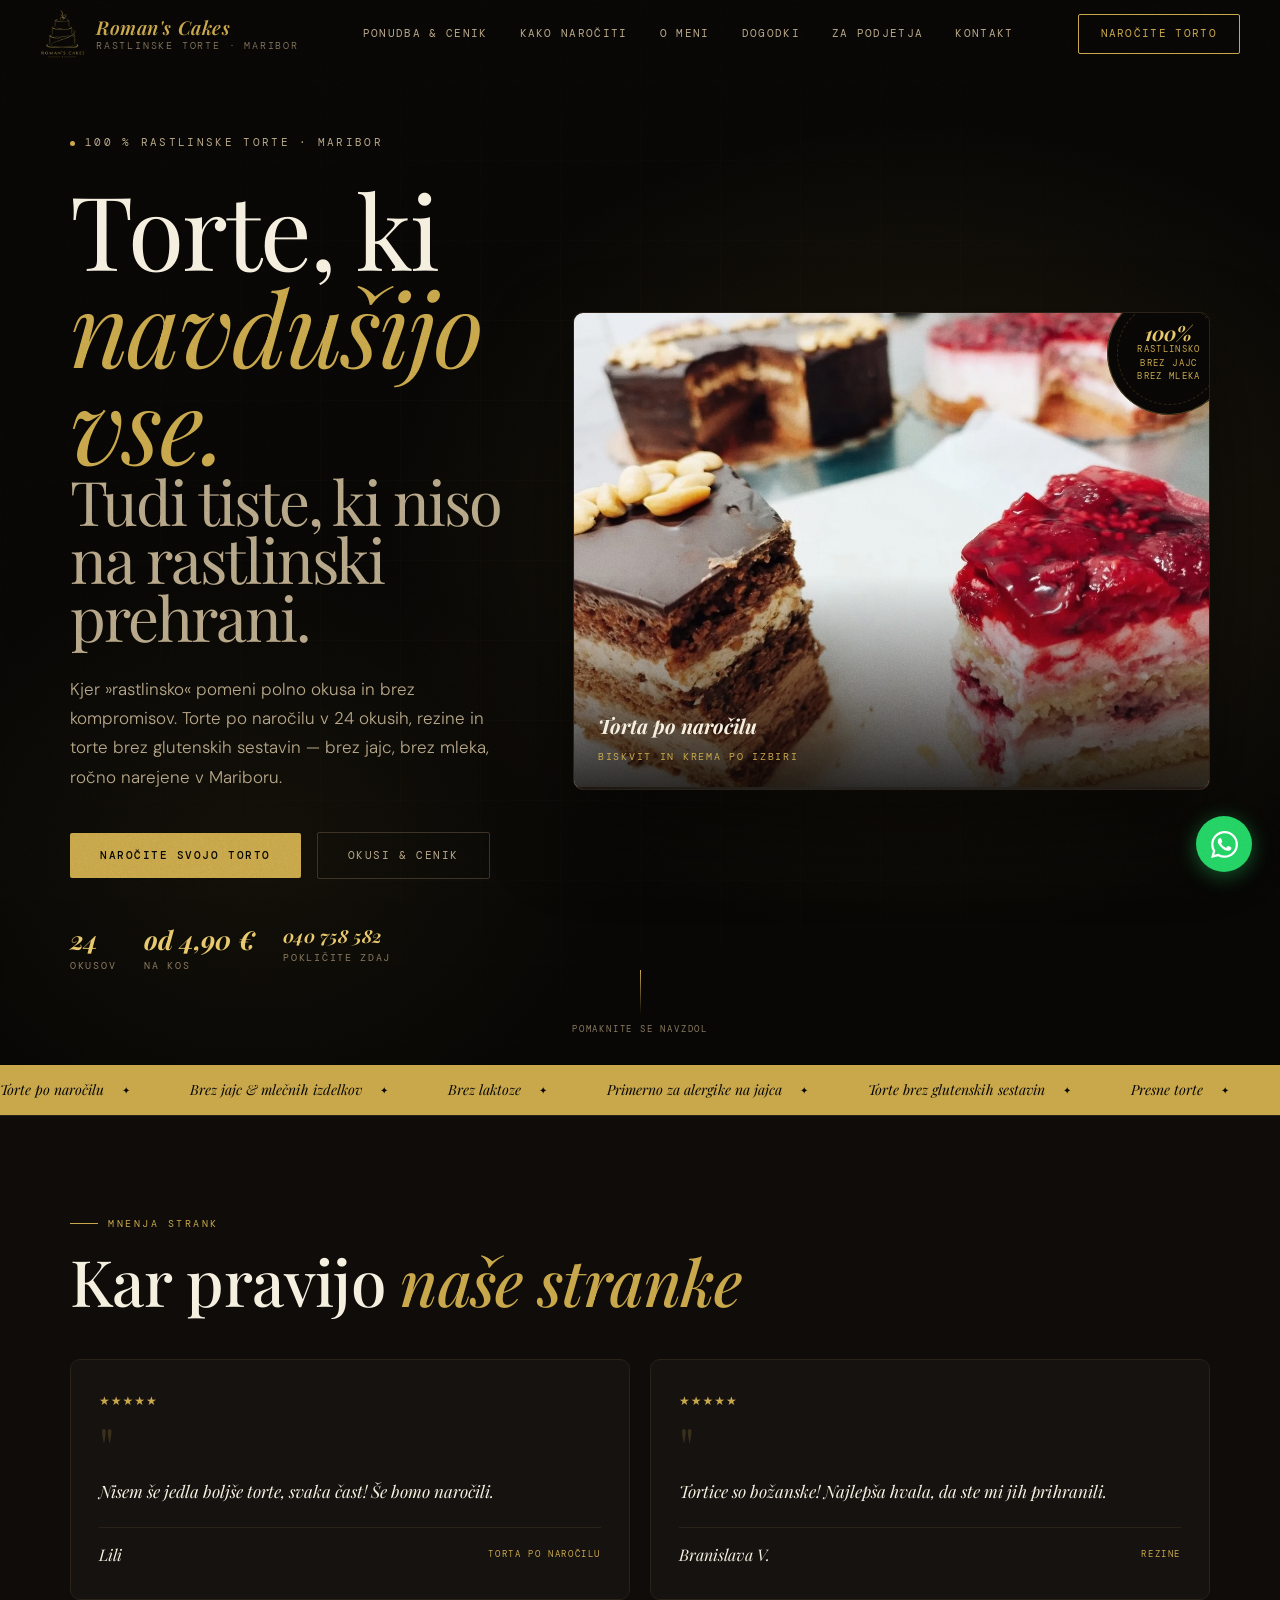
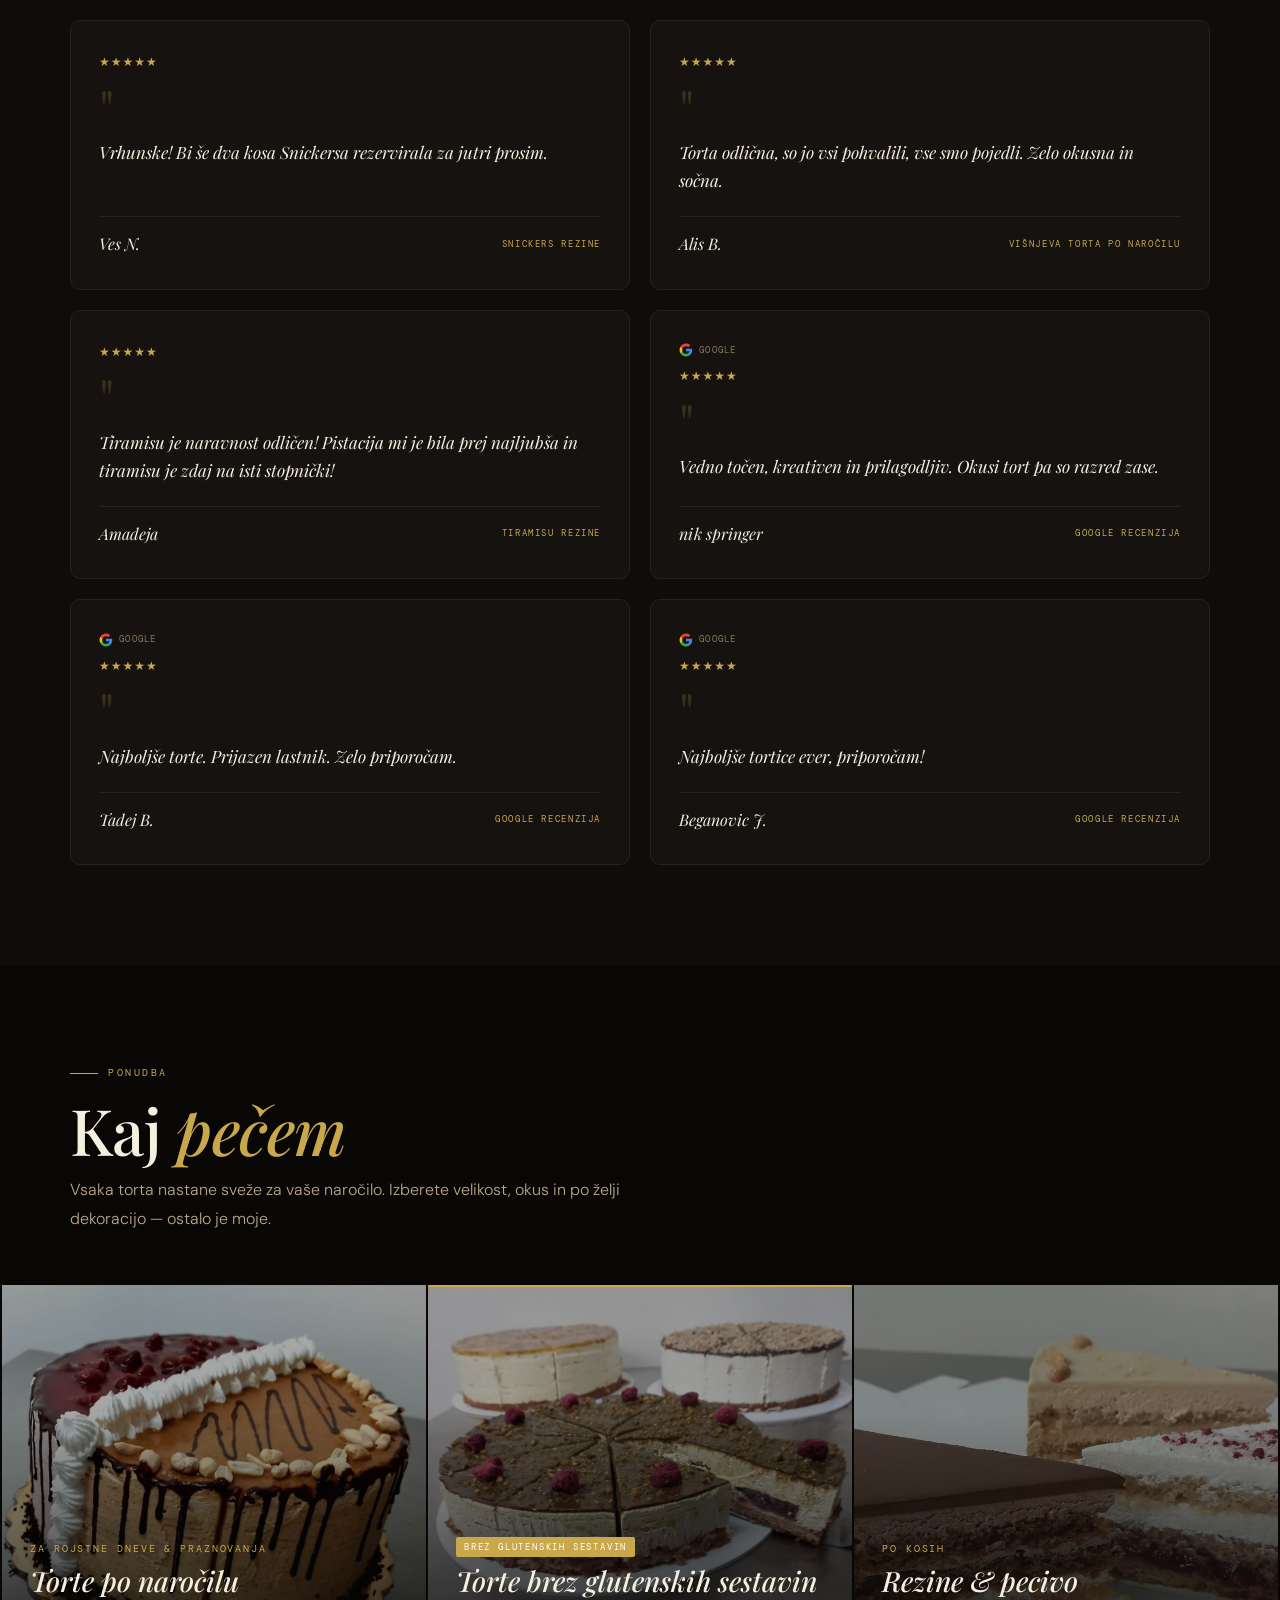
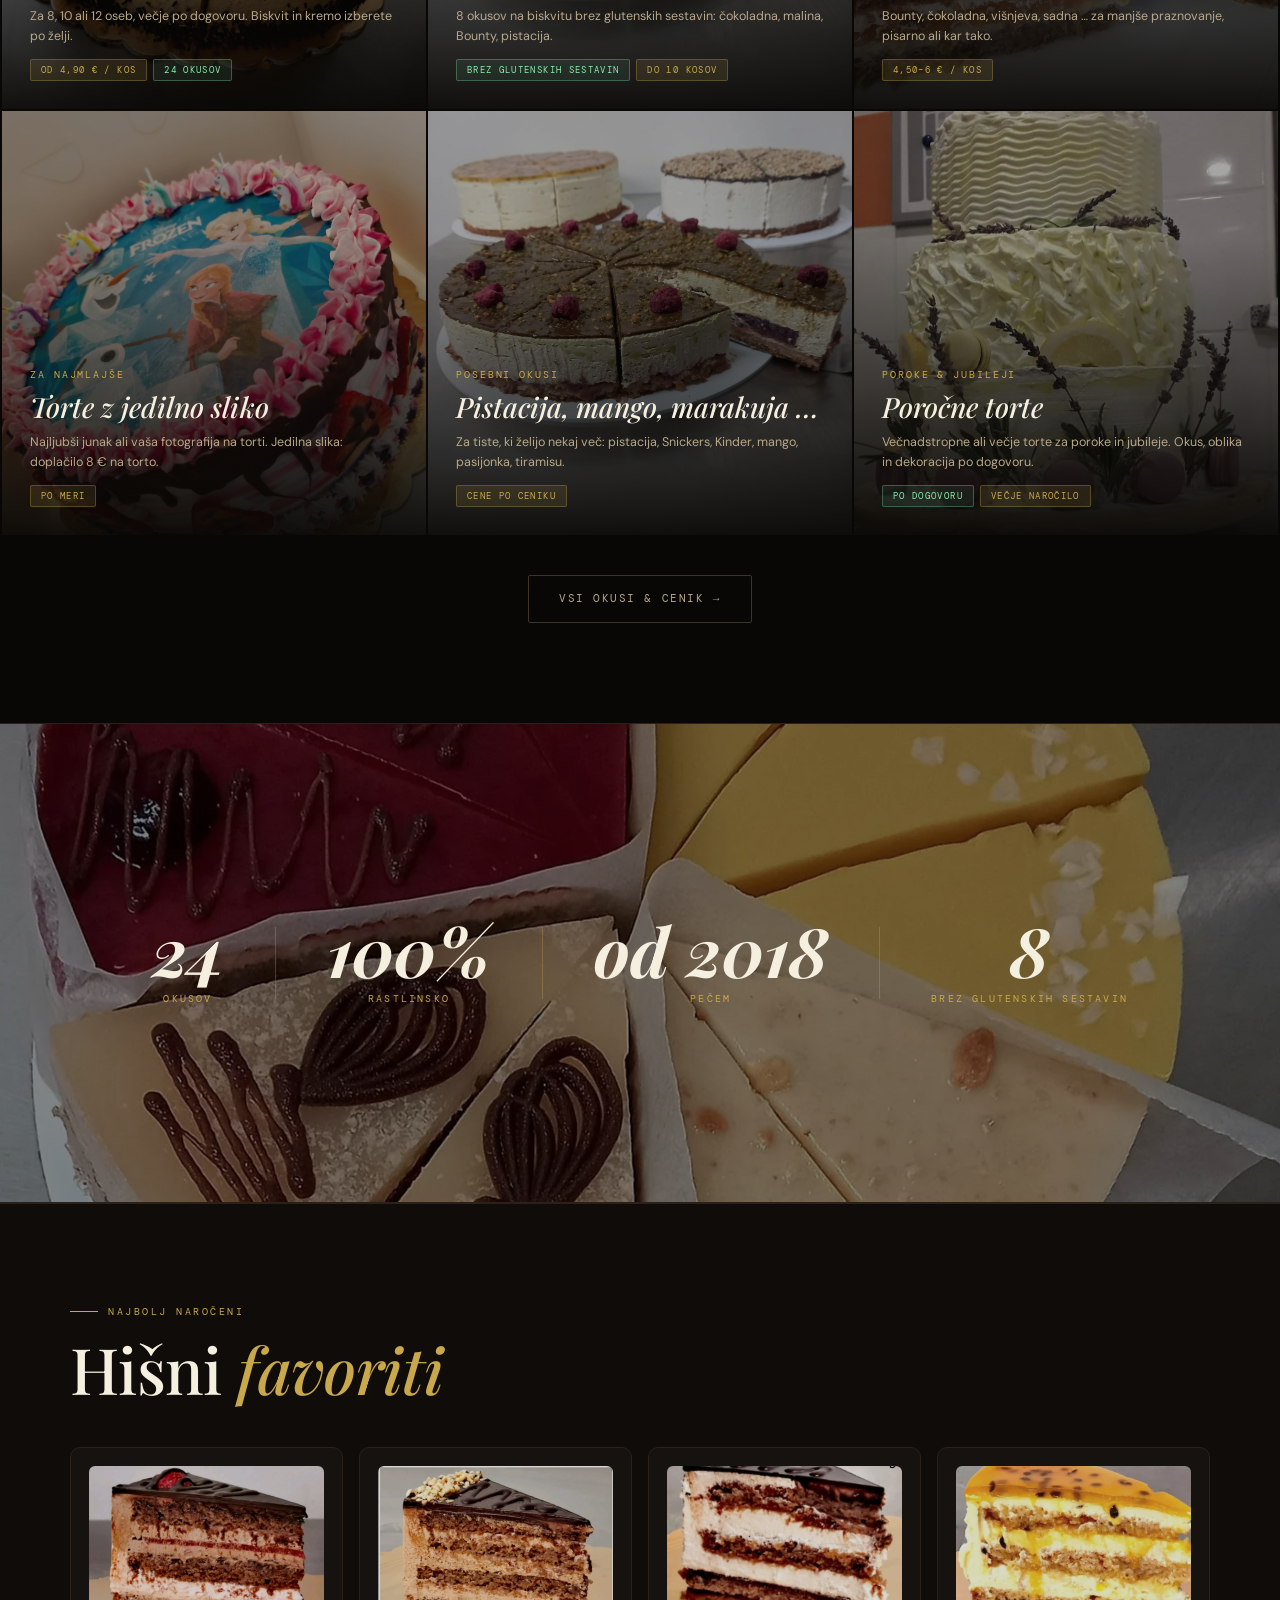
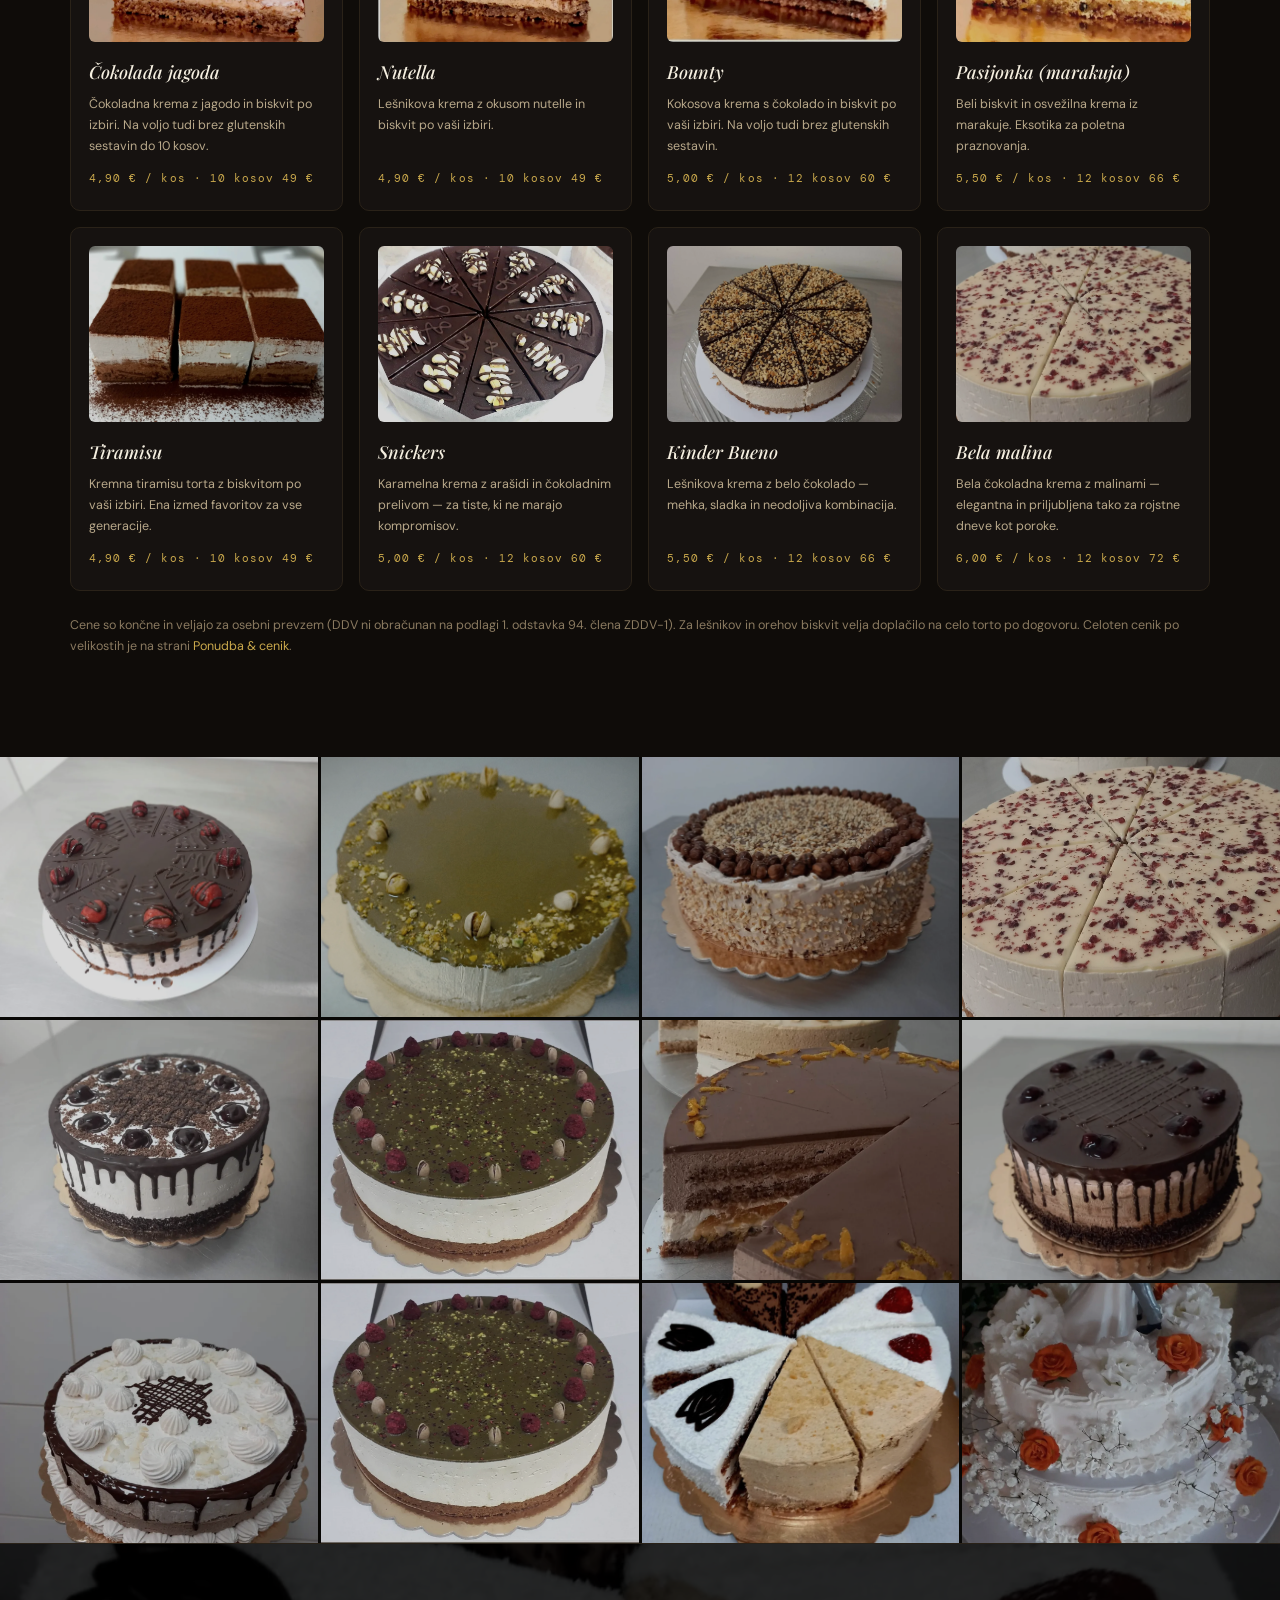
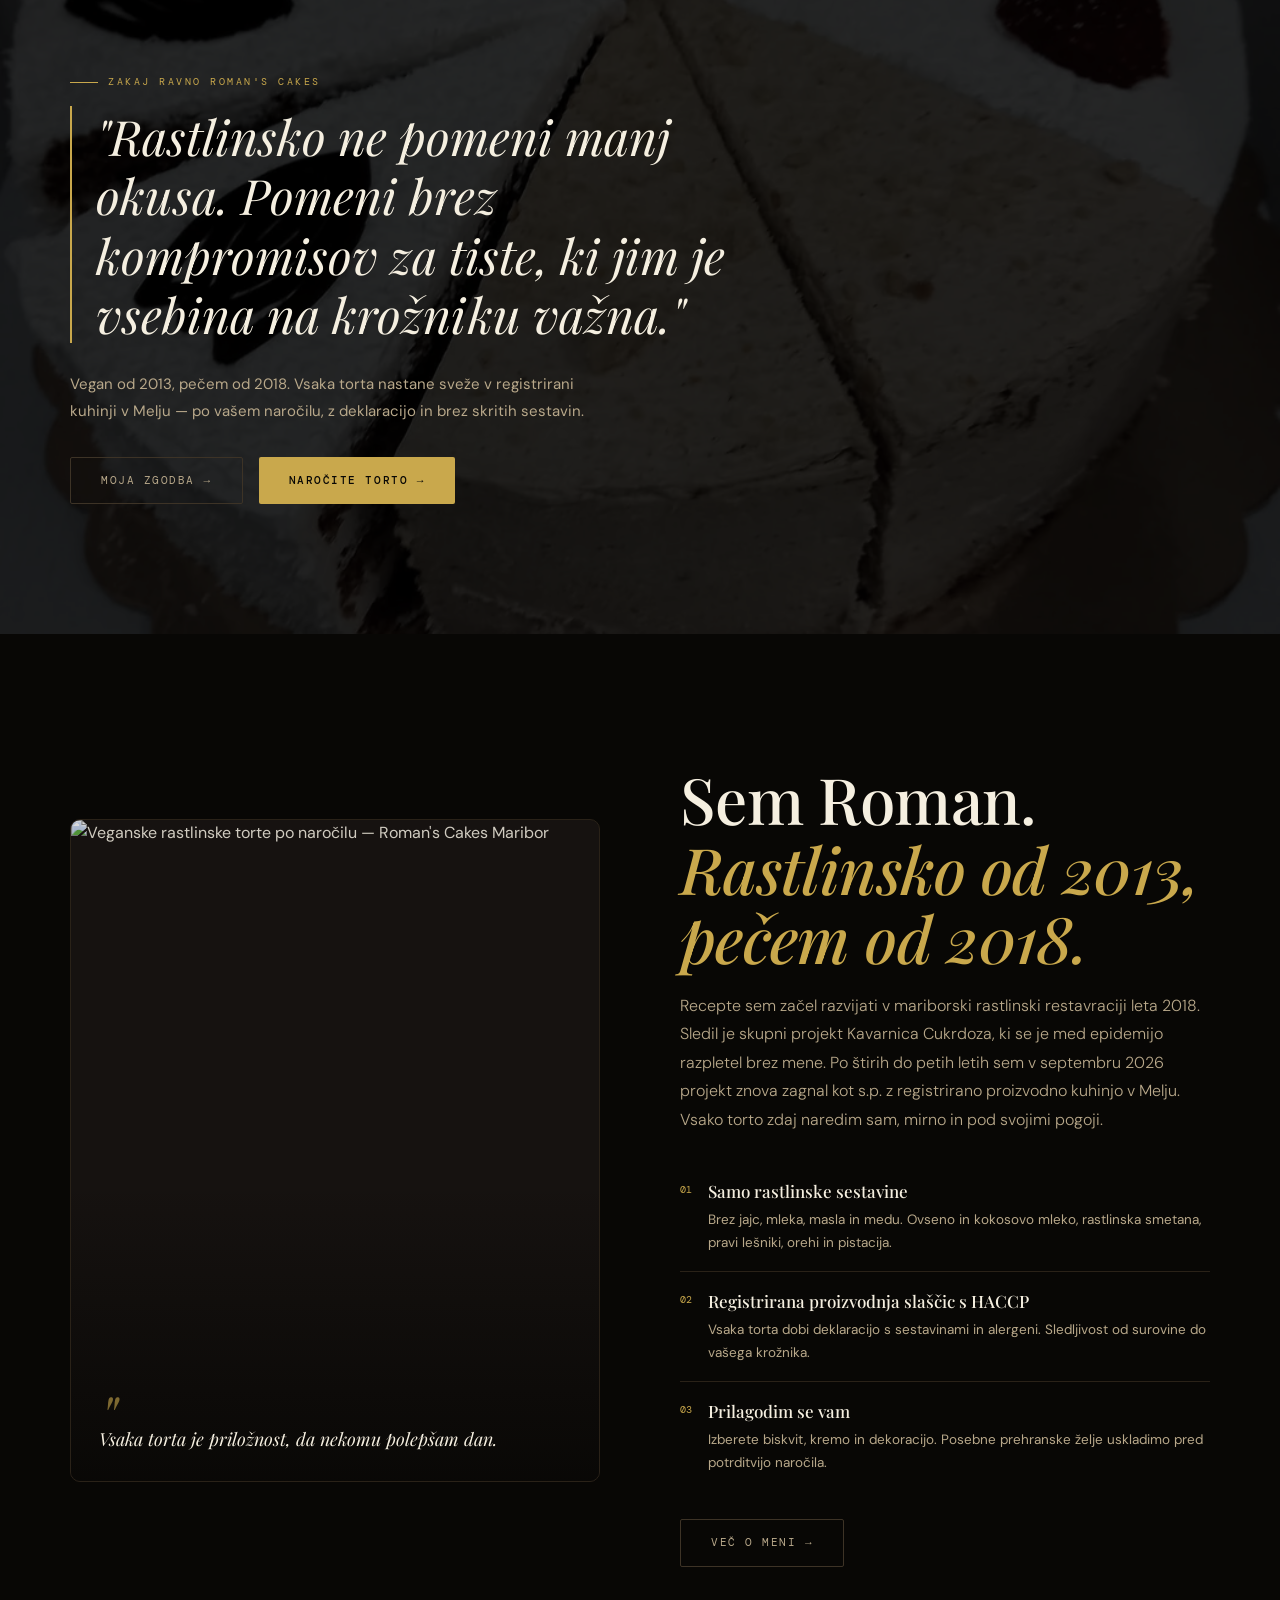
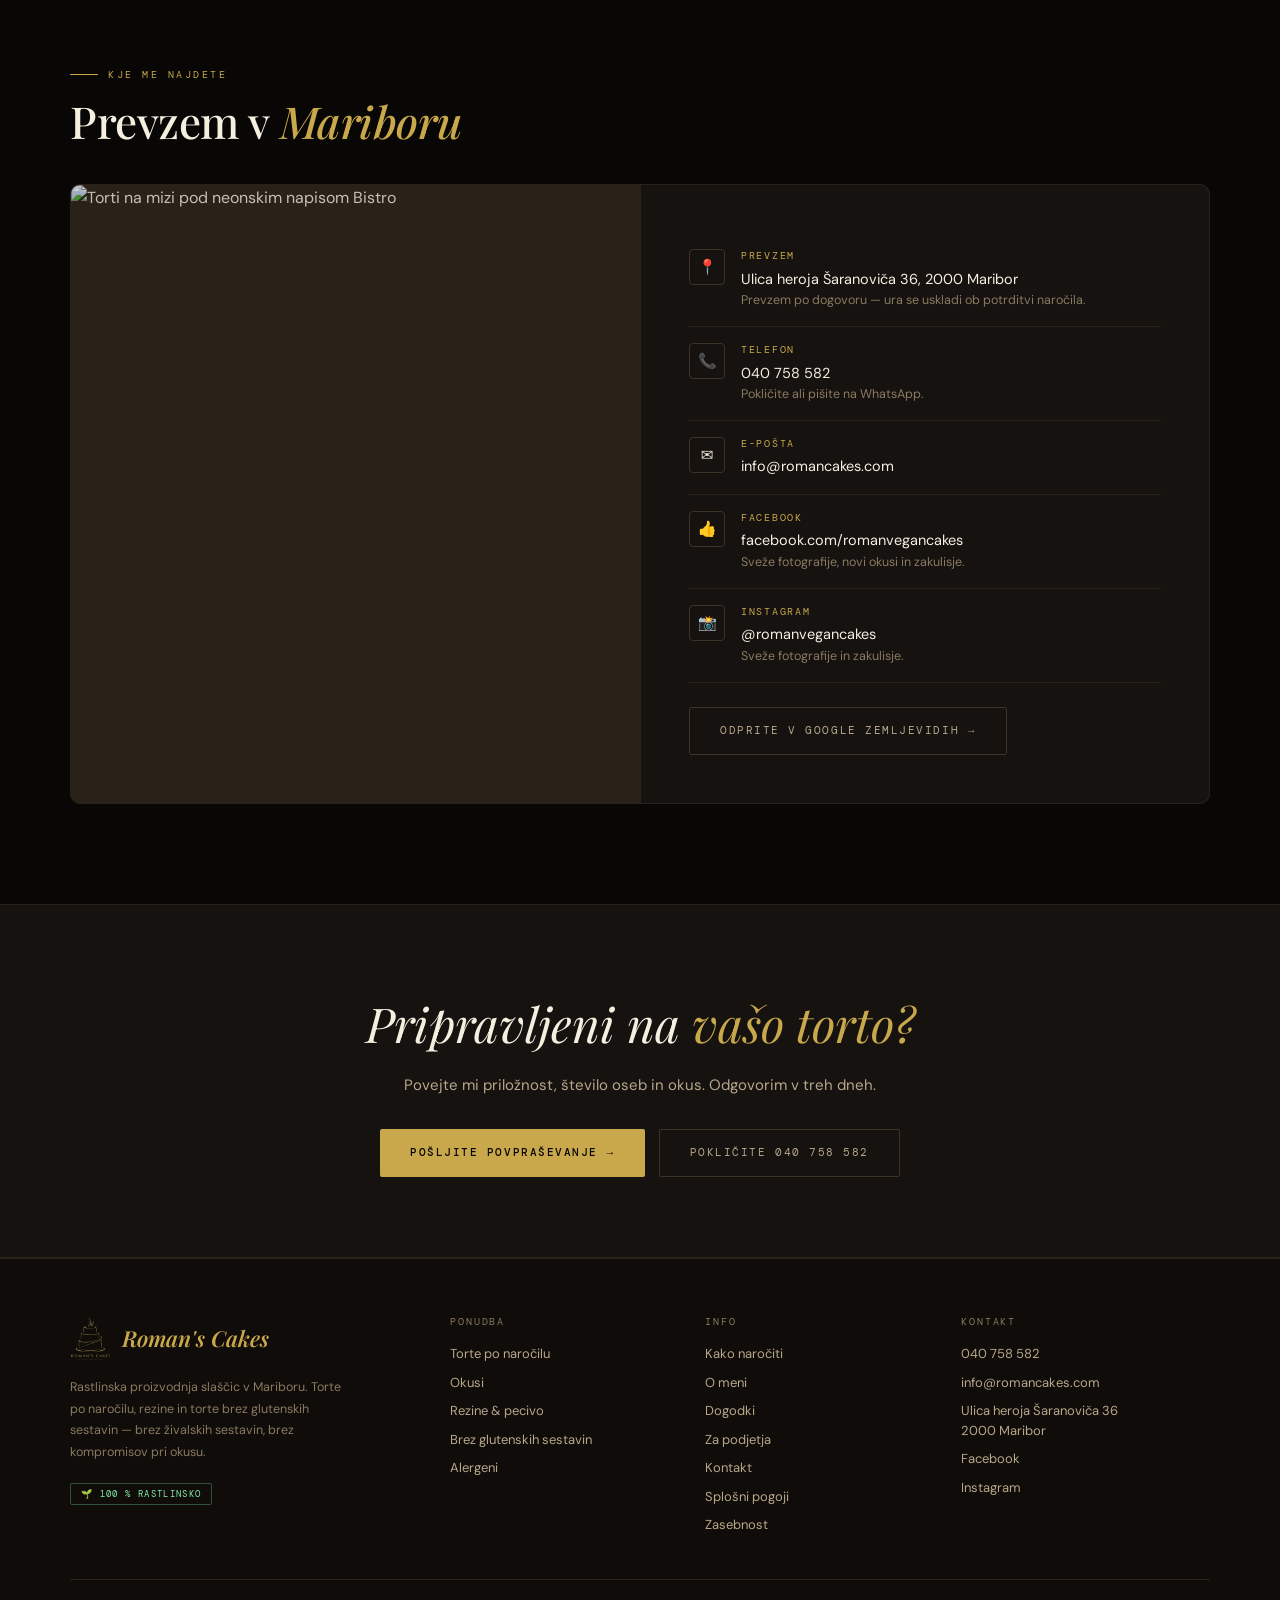
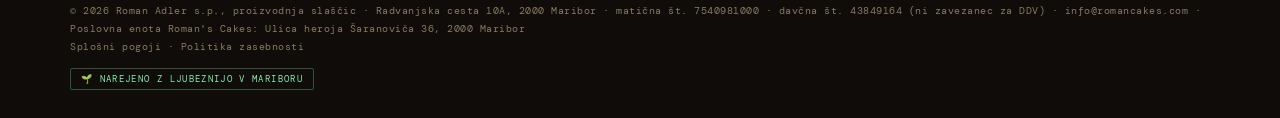
==== commit 547a622d: "feat: B2B stran, Instagram, odstrani Rezine iz obrazca - Nova stran b2b/index.html: hero, koristi, 3" ====
--- a/index.html
+++ b/index.html
@@ -1,549 +1,550 @@
-<!DOCTYPE html>
-<html lang="sl">
-<head>
-<meta charset="UTF-8">
-<meta name="viewport" content="width=device-width, initial-scale=1.0">
-<meta name="google-site-verification" content="1FsHMbYHCQJj1VBNVwYSedcRB2E6klUe1NIwPxOOhmo">
-<title>Roman's Cakes — Veganske rastlinske torte po naročilu, Maribor</title>
-<meta name="description" content="Roman's Cakes — veganske torte po naročilu v Mariboru. 24 okusov, brez jajc, brez mleka, brez laktoze. Torte brez glutenskih sestavin. Rastlinska slaščičarna, ročno narejeno.">
-<meta property="og:title" content="Roman's Cakes — Veganske rastlinske torte po naročilu, Maribor">
-<meta property="og:description" content="Veganske rastlinske torte po naročilu v Mariboru. Brez jajc, brez mleka, brez kompromisov pri okusu. Torte brez glutenskih sestavin.">
-<meta property="og:image" content="https://romancakes.com/slike/web/naslovna.webp">
-<meta property="og:url" content="https://romancakes.com/">
-<meta property="og:type" content="website">
-<meta name="twitter:card" content="summary_large_image">
-<meta property="og:locale" content="sl_SI">
-<meta name="theme-color" content="#080705">
-<link rel="canonical" href="https://romancakes.com/">
-<link rel="icon" href="favicon.ico" sizes="any">
-<link rel="icon" href="slike/web/icon-512.png" type="image/png">
-<link rel="apple-touch-icon" href="slike/web/apple-touch-icon.png">
-<link rel="preconnect" href="https://fonts.googleapis.com">
-<link rel="preconnect" href="https://fonts.gstatic.com" crossorigin>
-<link href="https://fonts.googleapis.com/css2?family=Playfair+Display:ital,wght@0,400;0,500;0,600;0,800;1,400;1,600&family=DM+Sans:wght@300;400;500&family=DM+Mono:wght@300;400&display=swap" rel="stylesheet">
-<link rel="stylesheet" href="assets/site.css?v=2">
-<style>
-/* LOADER */
-#loader{position:fixed;inset:0;background:var(--bg0);z-index:9999;display:flex;align-items:center;justify-content:center;transition:opacity 600ms,visibility 600ms}
-#loader.hide{opacity:0;visibility:hidden;pointer-events:none}
-.loader-inner{text-align:center}
-.loader-inner img{width:120px;margin:0 auto 14px;animation:loaderFade 1.2s ease forwards;opacity:0}
-.loader-title{font-family:var(--fd);font-size:clamp(28px,5vw,48px);font-weight:400;font-style:italic;color:var(--gold);letter-spacing:.04em;animation:loaderFade 1.2s .1s ease forwards;opacity:0}
-@keyframes loaderFade{0%{opacity:0;transform:translateY(14px)}60%{opacity:1;transform:translateY(0)}100%{opacity:1}}
-.loader-line{width:0;height:1px;background:var(--gold);margin:18px auto 0;animation:loaderLine 1s .4s ease forwards}
-@keyframes loaderLine{to{width:120px}}
-/* HERO */
-.hero{min-height:100svh;display:flex;align-items:center;position:relative;overflow:hidden;padding-top:68px}
-.hero-glow{position:absolute;inset:0;background:radial-gradient(ellipse 60% 55% at 72% 50%,rgba(201,168,76,.13),transparent 70%),radial-gradient(ellipse 40% 40% at 20% 80%,rgba(201,168,76,.06),transparent 70%)}
-.hero-grid{position:absolute;inset:0;background-image:linear-gradient(rgba(201,168,76,.025) 1px,transparent 1px),linear-gradient(90deg,rgba(201,168,76,.025) 1px,transparent 1px);background-size:80px 80px;mask-image:radial-gradient(ellipse 70% 70% at 50% 50%,#000 30%,transparent 100%);-webkit-mask-image:radial-gradient(ellipse 70% 70% at 50% 50%,#000 30%,transparent 100%)}
-.hero-c{position:relative;z-index:1;padding:60px 0 90px;display:grid;grid-template-columns:1fr 1.4fr;gap:48px;align-items:center}
-.hero-eyebrow{display:inline-flex;align-items:center;gap:10px;margin-bottom:28px}
-.eyebrow-dot{width:5px;height:5px;background:var(--gold);border-radius:50%;animation:dotPulse 2.5s ease infinite}
-@keyframes dotPulse{0%,100%{box-shadow:0 0 0 0 var(--goldg)}50%{box-shadow:0 0 0 7px transparent}}
-.eyebrow-text{font-family:var(--fm);font-size:10.5px;letter-spacing:.22em;text-transform:uppercase;color:var(--cream2)}
-.hero-title{font-family:var(--fd);font-size:clamp(46px,8vw,104px);font-weight:400;line-height:.95;letter-spacing:-.02em;margin-bottom:28px}
-.hero-title .line{display:block}
-.hero-title .italic{font-style:italic;color:var(--gold)}
-.hero-title .light{font-weight:300;color:var(--cream2);font-size:.6em}
-.hero-sub{font-size:17px;font-weight:300;color:var(--cream2);line-height:1.72;max-width:520px;margin-bottom:40px}
-.hero-acts{display:flex;align-items:center;gap:16px;flex-wrap:wrap}
-.hero-facts{display:flex;gap:28px;margin-top:48px;flex-wrap:wrap}
-.hf b{display:block;font-family:var(--fd);font-size:26px;font-style:italic;color:var(--gold2);line-height:1}
-.hf span{font-family:var(--fm);font-size:9.5px;letter-spacing:.18em;text-transform:uppercase;color:var(--cream3);display:block;margin-top:6px}
-.hero-art{position:relative;aspect-ratio:4/3;border-radius:var(--rl);overflow:hidden;border:1px solid var(--border);background:var(--bg2);box-shadow:0 40px 80px rgba(0,0,0,.5)}
-.hero-art img{width:100%;height:100%;object-fit:cover;filter:saturate(.9)}
-.hero-art::after{content:'';position:absolute;inset:0;background:linear-gradient(180deg,transparent 55%,rgba(8,7,5,.85))}
-.hero-art-cap{position:absolute;left:24px;right:24px;bottom:22px;z-index:1}
-.hero-art-cap b{font-family:var(--fd);font-style:italic;font-size:20px;color:var(--cream);display:block}
-.hero-art-cap span{font-family:var(--fm);font-size:9.5px;letter-spacing:.18em;text-transform:uppercase;color:var(--gold)}
-.hero-badge{position:absolute;top:-22px;right:-22px;width:124px;height:124px;z-index:2;display:flex;align-items:center;justify-content:center;background:var(--bg0);border-radius:50%}
-.badge-ring{position:absolute;inset:0;border:1px solid rgba(201,168,76,.35);border-radius:50%;animation:badgeSpin 18s linear infinite}
-.badge-ring2{position:absolute;inset:10px;border:1px dashed rgba(201,168,76,.2);border-radius:50%;animation:badgeSpin 12s linear infinite reverse}
-.badge-text{font-family:var(--fm);font-size:8.5px;letter-spacing:.16em;text-transform:uppercase;color:var(--gold);text-align:center;line-height:1.6}
-.badge-text strong{display:block;font-family:var(--fd);font-size:20px;font-style:italic;letter-spacing:0;line-height:1;color:var(--gold2)}
-@keyframes badgeSpin{to{transform:rotate(360deg)}}
-.hero-scroll{position:absolute;bottom:28px;left:50%;transform:translateX(-50%);display:flex;flex-direction:column;align-items:center;gap:8px;z-index:1}
-.scroll-line{width:1px;height:44px;background:linear-gradient(180deg,var(--gold),transparent);animation:scrollAnim 1.8s ease-in-out infinite}
-@keyframes scrollAnim{0%{transform:scaleY(0);transform-origin:top}50%{transform:scaleY(1);transform-origin:top}51%{transform:scaleY(1);transform-origin:bottom}100%{transform:scaleY(0);transform-origin:bottom}}
-.scroll-label{font-family:var(--fm);font-size:9px;letter-spacing:.2em;text-transform:uppercase;color:var(--cream3)}
-/* STRIP */
-.strip{background:var(--gold);padding:14px 0;overflow:hidden}
-.strip-inner{display:flex;gap:60px;white-space:nowrap;animation:stripScroll 26s linear infinite;width:max-content}
-.strip-item{font-family:var(--fd);font-size:14px;font-style:italic;color:var(--bg0);display:flex;align-items:center;gap:18px;flex-shrink:0}
-.strip-item::after{content:'✦';font-style:normal;font-size:10px}
-@keyframes stripScroll{from{transform:translateX(0)}to{transform:translateX(-50%)}}
-/* ABOUT */
-.about-grid{display:grid;grid-template-columns:1fr 1fr;gap:80px;align-items:center}
-.about-img{aspect-ratio:4/5;background:var(--bg2);border:1px solid var(--border);border-radius:var(--rl);overflow:hidden;position:relative}
-.about-img img{width:100%;height:100%;object-fit:cover;filter:brightness(.85) saturate(.9)}
-.about-img::after{content:'';position:absolute;bottom:0;left:0;right:0;height:45%;background:linear-gradient(transparent,rgba(8,7,5,.92));pointer-events:none}
-.about-quote{position:absolute;bottom:28px;left:28px;right:28px;z-index:1;font-family:var(--fd);font-size:18px;font-style:italic;color:var(--cream);line-height:1.5}
-.about-quote::before{content:'"';font-size:60px;color:var(--gold);line-height:0;display:block;margin-bottom:10px;opacity:.6}
-.about-vals{display:flex;flex-direction:column;margin-top:28px}
-.aval{display:flex;align-items:flex-start;gap:16px;padding:16px 0;border-bottom:1px solid var(--border)}
-.aval:last-child{border-bottom:none}
-.aval-num{font-family:var(--fm);font-size:10px;color:var(--gold);flex-shrink:0;padding-top:4px}
-.aval-t{font-family:var(--fd);font-size:17px;font-weight:500;margin-bottom:4px;color:var(--cream)}
-.aval-d{font-size:13.5px;color:var(--cream2);line-height:1.7}
-/* PRODUCTS */
-.products-grid{display:grid;grid-template-columns:repeat(3,1fr);gap:2px;margin-top:52px}
-.product-card{position:relative;overflow:hidden;aspect-ratio:1/1;background:var(--bg2);display:block}
-.product-img{position:absolute;inset:0;width:100%;height:100%;object-fit:cover;filter:brightness(.65) saturate(.85);transition:transform 600ms cubic-bezier(.22,1,.36,1),filter 600ms}
-.product-card:hover .product-img{transform:scale(1.06);filter:brightness(.8) saturate(1)}
-.product-overlay{position:absolute;inset:0;background:linear-gradient(transparent 30%,rgba(8,7,5,.93) 100%)}
-.product-content{position:absolute;bottom:0;left:0;right:0;padding:28px}
-.product-cat{font-family:var(--fm);font-size:9.5px;letter-spacing:.2em;text-transform:uppercase;color:var(--gold);margin-bottom:7px}
-.product-name{font-family:var(--fd);font-size:clamp(20px,2.5vw,28px);font-weight:500;font-style:italic;color:var(--cream);line-height:1.2;margin-bottom:8px}
-.product-desc{font-size:12.5px;color:var(--cream2);line-height:1.65}
-.product-tags{display:flex;gap:6px;flex-wrap:wrap;margin-top:12px}
-.product-accent{position:absolute;top:0;left:0;right:0;height:2px;background:var(--gold);transform:scaleX(0);transform-origin:left;transition:transform 500ms cubic-bezier(.22,1,.36,1)}
-.product-card:hover .product-accent{transform:scaleX(1)}
-/* FAVORITI */
-.specials-grid{display:grid;grid-template-columns:repeat(4,1fr);gap:16px;margin-top:44px}
-.spec-card{background:var(--bg2);border:1px solid var(--border);border-radius:var(--rl);padding:18px 18px 22px;transition:all 250ms;position:relative;overflow:hidden;display:flex;flex-direction:column}
-.spec-card::before{content:'';position:absolute;top:0;left:0;right:0;height:1px;background:linear-gradient(90deg,transparent,var(--gold),transparent);opacity:0;transition:opacity 300ms}
-.spec-card:hover{background:var(--bg3);border-color:var(--border2);transform:translateY(-4px);box-shadow:0 16px 48px rgba(0,0,0,.5)}
-.spec-card:hover::before{opacity:1}
-.spec-img{width:100%;aspect-ratio:4/3;object-fit:cover;border-radius:6px;margin-bottom:16px;filter:brightness(.85) saturate(.9);transition:filter 300ms}
-.spec-card:hover .spec-img{filter:brightness(1) saturate(1)}
-.spec-t{font-family:var(--fd);font-size:18px;font-weight:500;font-style:italic;color:var(--cream);margin-bottom:7px}
-.spec-d{font-size:12.5px;color:var(--cream2);line-height:1.68;flex:1}
-.spec-price{display:block;margin-top:14px;font-family:var(--fm);font-size:10.5px;letter-spacing:.1em;color:var(--gold)}
-/* LOKACIJA */
-.loc-grid{display:grid;grid-template-columns:1fr 1fr;gap:2px;background:var(--border);border:1px solid var(--border);border-radius:var(--rl);overflow:hidden}
-.loc-img{min-height:360px;position:relative}
-.loc-img img{position:absolute;inset:0;width:100%;height:100%;object-fit:cover;filter:brightness(.8)}
-.loc-body{background:var(--bg2);padding:48px 48px}
-.loc-row{display:flex;gap:16px;padding:16px 0;border-bottom:1px solid var(--border)}
-.loc-row:last-of-type{border-bottom:none}
-.loc-ic{width:36px;height:36px;border:1px solid var(--border2);border-radius:var(--r);display:flex;align-items:center;justify-content:center;flex-shrink:0;font-size:15px}
-.loc-k{font-family:var(--fm);font-size:9.5px;letter-spacing:.18em;text-transform:uppercase;color:var(--gold);margin-bottom:4px}
-.loc-v{font-size:14.5px;color:var(--cream);line-height:1.5}
-.loc-v a:hover{color:var(--gold)}
-.loc-s{font-size:12.5px;color:var(--cream3)}
-/* FOTO BREAK */
-.foto-break{position:relative;height:clamp(260px,38vw,480px);overflow:hidden;border-top:1px solid var(--border);border-bottom:1px solid var(--border)}
-.foto-break img{position:absolute;inset:0;width:100%;height:100%;object-fit:cover;object-position:center;filter:brightness(.52) saturate(.85)}
-.foto-break-txt{position:absolute;inset:0;display:flex;align-items:center;justify-content:center;gap:clamp(16px,4vw,64px);flex-wrap:wrap;padding:0 24px}
-.fb-num{text-align:center}
-.fb-num b{display:block;font-family:var(--fd);font-size:clamp(34px,5.5vw,68px);font-style:italic;color:var(--cream);line-height:1}
-.fb-num span{font-family:var(--fm);font-size:10px;letter-spacing:.22em;text-transform:uppercase;color:var(--gold)}
-.fb-div{width:1px;height:clamp(36px,6vw,72px);background:rgba(201,168,76,.3);flex-shrink:0}
-/* ROMAN STMT */
-.roman-stmt{position:relative;overflow:hidden;padding:clamp(72px,11vw,130px) 0;border-top:1px solid var(--border)}
-.roman-stmt-bg{position:absolute;inset:0;width:100%;height:100%;object-fit:cover;filter:brightness(.15) saturate(.4)}
-.roman-stmt-inner{max-width:660px;position:relative;z-index:1}
-.roman-quote{font-family:var(--fd);font-size:clamp(22px,3.8vw,50px);font-style:italic;color:var(--cream);line-height:1.22;margin:16px 0 28px;padding-left:24px;border-left:2px solid var(--gold)}
-/* BG highlight card */
-.product-card.hl-bg .product-accent{background:var(--gold);transform:scaleX(1)}
-.product-card.hl-bg .product-cat{color:#fff;background:var(--gold);display:inline-block;padding:3px 8px;border-radius:2px;font-size:9px}
-@media(max-width:768px){.fb-div{height:24px}.roman-quote{padding-left:16px}}
-@media(max-width:1024px){.hero-c{grid-template-columns:1fr;gap:40px}.hero-art{max-width:420px;aspect-ratio:1}.products-grid{grid-template-columns:1fr 1fr}.specials-grid{grid-template-columns:repeat(2,1fr)}.about-grid{grid-template-columns:1fr;gap:40px}.about-img{aspect-ratio:16/10;max-height:360px}.loc-grid{grid-template-columns:1fr}.loc-img{min-height:240px}}
-@media(max-width:768px){.hero-c{padding:40px 0 80px}.products-grid{grid-template-columns:1fr}.product-card{aspect-ratio:4/3}.specials-grid{grid-template-columns:1fr 1fr;gap:10px}.spec-card{padding:12px 12px 16px}.hero-badge{width:100px;height:100px;top:-14px;right:-14px}.loc-body{padding:28px 22px}.hero-facts{gap:20px}}
-@media(max-width:480px){.specials-grid{grid-template-columns:1fr}}
-</style>
-<script type="application/ld+json">
-{
-  "@context": "https://schema.org",
-  "@type": ["LocalBusiness", "Bakery"],
-  "name": "Roman's Cakes",
-  "description": "Rastlinska proizvodnja slaščic v Mariboru. Torte po naročilu v 24 okusih, rezine in torte brez glutenskih sestavin.",
-  "url": "https://romancakes.com/",
-  "telephone": "+38640758582",
-  "email": "info@romancakes.com",
-  "address": {
-    "@type": "PostalAddress",
-    "streetAddress": "Ulica heroja Šaranoviča 36",
-    "addressLocality": "Maribor",
-    "postalCode": "2000",
-    "addressCountry": "SI"
-  },
-  "image": "https://romancakes.com/slike/web/naslovna.webp",
-  "logo": "https://romancakes.com/slike/web/logo-gold.png",
-  "priceRange": "€€",
-  "menu": "https://romancakes.com/ponudba/",
-  "keywords": "veganske torte Maribor, veganska torta po naročilu, rastlinske torte Maribor, torta brez laktoze, torta brez jajc, torta brez mleka, torte brez glutenskih sestavin Maribor, veganska slaščičarna Maribor, torta za rojstni dan Maribor, veganska torta za alergike, rastlinska torta za events",
-  "sameAs": ["https://www.facebook.com/romanvegancakes"],
-  "geo": {
-    "@type": "GeoCoordinates",
-    "latitude": 46.5547,
-    "longitude": 15.6459
-  },
-  "areaServed": {
-    "@type": "City",
-    "name": "Maribor"
-  }
-}
-</script>
-</head>
-<body>
-<div id="cur-dot"></div><div id="cur-ring"></div>
-<div id="grain"></div>
-<div id="pg-overlay"></div>
-<div id="loader" aria-hidden="true">
-  <div class="loader-inner">
-    <img src="slike/web/logo-gold.png" alt="Roman's Cakes">
-    <div class="loader-line"></div>
-  </div>
-</div>
-
-<nav id="nav" aria-label="Glavna navigacija">
-  <div class="nav-i">
-    <a href="./" class="nav-logo" aria-label="Roman's Cakes — domov">
-      <img src="slike/web/logo-gold.png" alt="Roman's Cakes">
-      <div class="nav-logo-text">Roman's Cakes<span>Rastlinske torte · Maribor</span></div>
-    </a>
-    <ul class="nav-links">
-      <li><a href="ponudba/">Ponudba &amp; cenik</a></li>
-      <li><a href="narocilo/">Kako naročiti</a></li>
-      <li><a href="o-nas/">O meni</a></li>
-      <li><a href="dogodki/">Dogodki</a></li>
-      <li><a href="kontakt/">Kontakt</a></li>
-    </ul>
-    <a href="kontakt/" class="nav-cta">Naročite torto</a>
-    <button class="nav-mb" aria-label="Odpri meni" aria-expanded="false" aria-controls="mnav"><span></span><span></span><span></span></button>
-  </div>
-</nav>
-<div id="mnav">
-  <a href="ponudba/">Ponudba &amp; cenik</a>
-  <a href="narocilo/">Kako naročiti</a>
-  <a href="o-nas/">O meni</a>
-  <a href="dogodki/">Dogodki</a>
-  <a href="kontakt/">Kontakt</a>
-  <a href="kontakt/" class="nav-cta">Naročite torto</a>
-</div>
-
-<main>
-<!-- HERO -->
-<section class="hero" id="zacetek">
-  <div class="hero-glow"></div>
-  <div class="hero-grid"></div>
-  <div class="wrap" style="width:100%">
-    <div class="hero-c">
-      <div>
-        <div class="hero-eyebrow"><div class="eyebrow-dot"></div><span class="eyebrow-text">100 % rastlinske torte · Maribor</span></div>
-        <h1 class="hero-title">
-          <span class="line">Torte, ki</span>
-          <span class="line italic">navdušijo vse.</span>
-          <span class="line light">Tudi tiste, ki niso na rastlinski prehrani.</span>
-        </h1>
-        <p class="hero-sub">Kjer »rastlinsko« pomeni polno okusa in brez kompromisov. Torte po naročilu v 24 okusih, rezine in torte brez glutenskih sestavin — brez jajc, brez mleka, ročno narejene v Mariboru.</p>
-        <div class="hero-acts">
-          <a href="kontakt/" class="btn btn-g">Naročite svojo torto</a>
-          <a href="ponudba/" class="btn btn-o">Okusi &amp; cenik</a>
-        </div>
-        <div class="hero-facts">
-          <div class="hf"><b>24</b><span>okusov</span></div>
-          <div class="hf"><b>od 4,90 €</b><span>na kos</span></div>
-          <a href="tel:+38640758582" class="hf" style="text-decoration:none"><b style="font-size:18px">040 758 582</b><span>pokličite zdaj</span></a>
-        </div>
-      </div>
-      <div class="hero-art">
-        <img src="slike/web/naslovna.webp" alt="Veganska torta po naročilu — brez jajc, brez laktoze, Maribor" width="1220" height="917" fetchpriority="high">
-        <div class="hero-art-cap"><b>Torta po naročilu</b><span>Biskvit in krema po izbiri</span></div>
-        <div class="hero-badge" aria-hidden="true"><div class="badge-ring"></div><div class="badge-ring2"></div><div class="badge-text"><strong>100%</strong>rastlinsko<br>brez jajc<br>brez mleka</div></div>
-      </div>
-    </div>
-  </div>
-  <div class="hero-scroll" aria-hidden="true"><div class="scroll-line"></div><div class="scroll-label">Pomaknite se navzdol</div></div>
-</section>
-
-<!-- STRIP -->
-<div class="strip" aria-hidden="true">
-  <div class="strip-inner">
-    <span class="strip-item">Torte po naročilu</span><span class="strip-item">Brez jajc &amp; mlečnih izdelkov</span><span class="strip-item">Brez laktoze</span><span class="strip-item">Primerno za alergike na jajca</span><span class="strip-item">Torte brez glutenskih sestavin</span><span class="strip-item">Presne torte</span><span class="strip-item">Torte z jedilno sliko</span><span class="strip-item">Rezine &amp; pecivo</span><span class="strip-item">Prevzem v Mariboru</span>
-    <span class="strip-item">Torte po naročilu</span><span class="strip-item">Brez jajc &amp; mlečnih izdelkov</span><span class="strip-item">Brez laktoze</span><span class="strip-item">Primerno za alergike na jajca</span><span class="strip-item">Torte brez glutenskih sestavin</span><span class="strip-item">Presne torte</span><span class="strip-item">Torte z jedilno sliko</span><span class="strip-item">Rezine &amp; pecivo</span><span class="strip-item">Prevzem v Mariboru</span>
-  </div>
-</div>
-
-<!-- MNENJA -->
-<section class="sec" id="mnenja" style="background:var(--bg1);border-top:1px solid var(--border)">
-  <div class="wrap">
-    <div class="lbl rv">Mnenja strank</div>
-    <h2 class="hd rv">Kar pravijo <em>naše stranke</em></h2>
-    <div class="rev-grid">
-      <div class="rev-card rv">
-        <div class="rev-stars">★★★★★</div>
-        <div class="rev-open">"</div>
-        <p class="rev-q">Nisem še jedla boljše torte, svaka čast! Še bomo naročili.</p>
-        <div class="rev-who"><span class="rev-name">Lili</span><span class="rev-occ">Torta po naročilu</span></div>
-      </div>
-      <div class="rev-card rv" data-d="80">
-        <div class="rev-stars">★★★★★</div>
-        <div class="rev-open">"</div>
-        <p class="rev-q">Tortice so božanske! Najlepša hvala, da ste mi jih prihranili.</p>
-        <div class="rev-who"><span class="rev-name">Branislava V.</span><span class="rev-occ">Rezine</span></div>
-      </div>
-      <div class="rev-card rv" data-d="160">
-        <div class="rev-stars">★★★★★</div>
-        <div class="rev-open">"</div>
-        <p class="rev-q">Vrhunske! Bi še dva kosa Snickersa rezervirala za jutri prosim.</p>
-        <div class="rev-who"><span class="rev-name">Ves N.</span><span class="rev-occ">Snickers rezine</span></div>
-      </div>
-      <div class="rev-card rv" data-d="240">
-        <div class="rev-stars">★★★★★</div>
-        <div class="rev-open">"</div>
-        <p class="rev-q">Torta odlična, so jo vsi pohvalili, vse smo pojedli. Zelo okusna in sočna.</p>
-        <div class="rev-who"><span class="rev-name">Alis B.</span><span class="rev-occ">Višnjeva torta po naročilu</span></div>
-      </div>
-      <div class="rev-card rv" data-d="80">
-        <div class="rev-stars">★★★★★</div>
-        <div class="rev-open">"</div>
-        <p class="rev-q">Tiramisu je naravnost odličen! Pistacija mi je bila prej najljubša in tiramisu je zdaj na isti stopnički!</p>
-        <div class="rev-who"><span class="rev-name">Amadeja</span><span class="rev-occ">Tiramisu rezine</span></div>
-      </div>
-      <div class="rev-card rv rev-card--google" data-d="160">
-        <div class="rev-source"><svg viewBox="0 0 24 24" width="14" height="14" aria-label="Google"><path fill="#4285F4" d="M22.56 12.25c0-.78-.07-1.53-.2-2.25H12v4.26h5.92c-.26 1.37-1.04 2.53-2.21 3.31v2.77h3.57c2.08-1.92 3.28-4.74 3.28-8.09z"/><path fill="#34A853" d="M12 23c2.97 0 5.46-.98 7.28-2.66l-3.57-2.77c-.98.66-2.23 1.06-3.71 1.06-2.86 0-5.29-1.93-6.16-4.53H2.18v2.84C3.99 20.53 7.7 23 12 23z"/><path fill="#FBBC05" d="M5.84 14.09c-.22-.66-.35-1.36-.35-2.09s.13-1.43.35-2.09V7.07H2.18C1.43 8.55 1 10.22 1 12s.43 3.45 1.18 4.93l3.66-2.84z"/><path fill="#EA4335" d="M12 5.38c1.62 0 3.06.56 4.21 1.64l3.15-3.15C17.45 2.09 14.97 1 12 1 7.7 1 3.99 3.47 2.18 7.07l3.66 2.84c.87-2.6 3.3-4.53 6.16-4.53z"/></svg><span>Google</span></div>
-        <div class="rev-stars">★★★★★</div>
-        <div class="rev-open">"</div>
-        <p class="rev-q">Vedno točen, kreativen in prilagodljiv. Okusi tort pa so razred zase.</p>
-        <div class="rev-who"><span class="rev-name">nik springer</span><span class="rev-occ">Google recenzija</span></div>
-      </div>
-      <div class="rev-card rv rev-card--google" data-d="240">
-        <div class="rev-source"><svg viewBox="0 0 24 24" width="14" height="14" aria-label="Google"><path fill="#4285F4" d="M22.56 12.25c0-.78-.07-1.53-.2-2.25H12v4.26h5.92c-.26 1.37-1.04 2.53-2.21 3.31v2.77h3.57c2.08-1.92 3.28-4.74 3.28-8.09z"/><path fill="#34A853" d="M12 23c2.97 0 5.46-.98 7.28-2.66l-3.57-2.77c-.98.66-2.23 1.06-3.71 1.06-2.86 0-5.29-1.93-6.16-4.53H2.18v2.84C3.99 20.53 7.7 23 12 23z"/><path fill="#FBBC05" d="M5.84 14.09c-.22-.66-.35-1.36-.35-2.09s.13-1.43.35-2.09V7.07H2.18C1.43 8.55 1 10.22 1 12s.43 3.45 1.18 4.93l3.66-2.84z"/><path fill="#EA4335" d="M12 5.38c1.62 0 3.06.56 4.21 1.64l3.15-3.15C17.45 2.09 14.97 1 12 1 7.7 1 3.99 3.47 2.18 7.07l3.66 2.84c.87-2.6 3.3-4.53 6.16-4.53z"/></svg><span>Google</span></div>
-        <div class="rev-stars">★★★★★</div>
-        <div class="rev-open">"</div>
-        <p class="rev-q">Najboljše torte. Prijazen lastnik. Zelo priporočam.</p>
-        <div class="rev-who"><span class="rev-name">Tadej B.</span><span class="rev-occ">Google recenzija</span></div>
-      </div>
-      <div class="rev-card rv rev-card--google" data-d="320">
-        <div class="rev-source"><svg viewBox="0 0 24 24" width="14" height="14" aria-label="Google"><path fill="#4285F4" d="M22.56 12.25c0-.78-.07-1.53-.2-2.25H12v4.26h5.92c-.26 1.37-1.04 2.53-2.21 3.31v2.77h3.57c2.08-1.92 3.28-4.74 3.28-8.09z"/><path fill="#34A853" d="M12 23c2.97 0 5.46-.98 7.28-2.66l-3.57-2.77c-.98.66-2.23 1.06-3.71 1.06-2.86 0-5.29-1.93-6.16-4.53H2.18v2.84C3.99 20.53 7.7 23 12 23z"/><path fill="#FBBC05" d="M5.84 14.09c-.22-.66-.35-1.36-.35-2.09s.13-1.43.35-2.09V7.07H2.18C1.43 8.55 1 10.22 1 12s.43 3.45 1.18 4.93l3.66-2.84z"/><path fill="#EA4335" d="M12 5.38c1.62 0 3.06.56 4.21 1.64l3.15-3.15C17.45 2.09 14.97 1 12 1 7.7 1 3.99 3.47 2.18 7.07l3.66 2.84c.87-2.6 3.3-4.53 6.16-4.53z"/></svg><span>Google</span></div>
-        <div class="rev-stars">★★★★★</div>
-        <div class="rev-open">"</div>
-        <p class="rev-q">Najboljše tortice ever, priporočam!</p>
-        <div class="rev-who"><span class="rev-name">Beganovic J.</span><span class="rev-occ">Google recenzija</span></div>
-      </div>
-    </div>
-  </div>
-</section>
-
-<!-- PONUDBA -->
-<section class="sec" id="ponudba">
-  <div class="wrap">
-    <div class="lbl rv">Ponudba</div>
-    <h2 class="hd rv">Kaj <em>pečem</em></h2>
-    <p class="sub rv" style="margin-top:12px">Vsaka torta nastane sveže za vaše naročilo. Izberete velikost, okus in po želji dekoracijo — ostalo je moje.</p>
-  </div>
-  <div style="padding:0 2px">
-    <div class="products-grid">
-      <a href="ponudba/#torte" class="product-card rv">
-        <img class="product-img" src="slike/web/torta-karamela-arasidi.webp" alt="Veganska karamel-arašid torta — rastlinska, brez laktoze, brez jajc" loading="lazy" width="1400" height="1243">
-        <div class="product-overlay"></div><div class="product-accent"></div>
-        <div class="product-content"><div class="product-cat">Za rojstne dneve &amp; praznovanja</div><div class="product-name">Torte po naročilu</div><p class="product-desc">Za 8, 10 ali 12 oseb, večje po dogovoru. Biskvit in kremo izberete po želji.</p><div class="product-tags"><span class="tag tag-g">od 4,90 € / kos</span><span class="tag tag-v">24 okusov</span></div></div>
-      </a>
-      <a href="ponudba/#brezglutensko" class="product-card hl-bg rv" data-d="80">
-        <img class="product-img" src="slike/web/bg/bg-malina-pistacija.webp" alt="Torta brez glutenskih sestavin — pistacija malina" loading="lazy" width="1050" height="1400">
-        <div class="product-overlay"></div><div class="product-accent"></div>
-        <div class="product-content"><div class="product-cat">Brez glutenskih sestavin</div><div class="product-name">Torte brez glutenskih sestavin</div><p class="product-desc">8 okusov na biskvitu brez glutenskih sestavin: čokoladna, malina, Bounty, pistacija.</p><div class="product-tags"><span class="tag tag-v">Brez glutenskih sestavin</span><span class="tag tag-g">do 10 kosov</span></div></div>
-      </a>
-      <a href="ponudba/#rezine" class="product-card rv" data-d="160">
-        <img class="product-img" src="slike/web/jafa-bela-snickers.webp" alt="Veganske rezine — jafa, bela malina, Snickers" loading="lazy" width="1400" height="760">
-        <div class="product-overlay"></div><div class="product-accent"></div>
-        <div class="product-content"><div class="product-cat">Po kosih</div><div class="product-name">Rezine &amp; pecivo</div><p class="product-desc">Bounty, čokoladna, višnjeva, sadna … za manjše praznovanje, pisarno ali kar tako.</p><div class="product-tags"><span class="tag tag-g">4,50–6 € / kos</span></div></div>
-      </a>
-      <a href="ponudba/#otroske" class="product-card rv" data-d="240">
-        <img class="product-img" src="slike/web/tisk-frozen.webp" alt="Veganska otroška torta z jedilno sliko — brez jajc, brez mleka, Maribor" loading="lazy" width="1050" height="1400">
-        <div class="product-overlay"></div><div class="product-accent"></div>
-        <div class="product-content"><div class="product-cat">Za najmlajše</div><div class="product-name">Torte z jedilno sliko</div><p class="product-desc">Najljubši junak ali vaša fotografija na torti. Jedilna slika: doplačilo 8 € na torto.</p><div class="product-tags"><span class="tag tag-g">Po meri</span></div></div>
-      </a>
-      <a href="ponudba/#okusi" class="product-card rv" data-d="320">
-        <img class="product-img" src="slike/web/malina-pistacija-disk.webp" alt="Veganska malina pistacija torta z diskom — rastlinska, brez jajc" loading="lazy" width="1400" height="1866">
-        <div class="product-overlay"></div><div class="product-accent"></div>
-        <div class="product-content"><div class="product-cat">Posebni okusi</div><div class="product-name">Pistacija, mango, marakuja …</div><p class="product-desc">Za tiste, ki želijo nekaj več: pistacija, Snickers, Kinder, mango, pasijonka, tiramisu.</p><div class="product-tags"><span class="tag tag-g">Cene po ceniku</span></div></div>
-      </a>
-      <a href="ponudba/#porocne" class="product-card rv" data-d="400">
-        <img class="product-img" src="slike/web/porocna-torta-1.webp" alt="Veganska poročna torta po naročilu — brez jajc, brez mleka, Maribor" loading="lazy" width="1003" height="1250">
-        <div class="product-overlay"></div><div class="product-accent"></div>
-        <div class="product-content"><div class="product-cat">Poroke &amp; jubileji</div><div class="product-name">Poročne torte</div><p class="product-desc">Večnadstropne ali večje torte za poroke in jubileje. Okus, oblika in dekoracija po dogovoru.</p><div class="product-tags"><span class="tag tag-v">Po dogovoru</span><span class="tag tag-g">Večje naročilo</span></div></div>
-      </a>
-    </div>
-  </div>
-  <div class="wrap" style="margin-top:40px;text-align:center"><a href="ponudba/" class="btn btn-o">Vsi okusi &amp; cenik →</a></div>
-</section>
-
-<!-- FOTO BREAK -->
-<div class="foto-break" aria-hidden="true">
-  <img src="slike/web/kosi3.webp" alt="" loading="lazy" width="1400" height="1328">
-  <div class="foto-break-txt">
-    <div class="fb-num"><b>24</b><span>okusov</span></div>
-    <div class="fb-div"></div>
-    <div class="fb-num"><b>100%</b><span>rastlinsko</span></div>
-    <div class="fb-div"></div>
-    <div class="fb-num"><b>od 2018</b><span>pečem</span></div>
-    <div class="fb-div"></div>
-    <div class="fb-num"><b>8</b><span>brez glutenskih sestavin</span></div>
-  </div>
-</div>
-
-<!-- FAVORITI -->
-<section class="sec" id="favoriti" style="background:var(--bg1);border-top:1px solid var(--border)">
-  <div class="wrap">
-    <div class="lbl rv">Najbolj naročeni</div>
-    <h2 class="hd rv">Hišni <em>favoriti</em></h2>
-    <div class="specials-grid">
-      <div class="spec-card rv">
-        <img class="spec-img" src="slike/web/Hi%C5%A1ni%20favoriti/Kos-cokolada-jagoda.webp" alt="Kos veganske čokolada jagoda torte" loading="lazy" width="836" height="644">
-        <div class="spec-t">Čokolada jagoda</div><p class="spec-d">Čokoladna krema z jagodo in biskvit po izbiri. Na voljo tudi brez glutenskih sestavin do 10 kosov.</p><span class="spec-price">4,90 € / kos · 10 kosov 49 €</span>
-      </div>
-      <div class="spec-card rv" data-d="60">
-        <img class="spec-img" src="slike/web/Hi%C5%A1ni%20favoriti/kos-nutella.webp" alt="Kos veganske lešnik nutella torte" loading="lazy" width="859" height="654">
-        <div class="spec-t">Nutella</div><p class="spec-d">Lešnikova krema z okusom nutelle in biskvit po vaši izbiri.</p><span class="spec-price">4,90 € / kos · 10 kosov 49 €</span>
-      </div>
-      <div class="spec-card rv" data-d="120">
-        <img class="spec-img" src="slike/web/Hi%C5%A1ni%20favoriti/rezina-bounty.webp" alt="Rezina veganske Bounty torte — kokos, čokolada" loading="lazy" width="1061" height="682">
-        <div class="spec-t">Bounty</div><p class="spec-d">Kokosova krema s čokolado in biskvit po vaši izbiri. Na voljo tudi brez glutenskih sestavin.</p><span class="spec-price">5,00 € / kos · 12 kosov 60 €</span>
-      </div>
-      <div class="spec-card rv" data-d="180">
-        <img class="spec-img" src="slike/web/Hi%C5%A1ni%20favoriti/Pasijonka.webp" alt="Veganska pasijonka torta (marakuja)" loading="lazy" width="849" height="543">
-        <div class="spec-t">Pasijonka (marakuja)</div><p class="spec-d">Beli biskvit in osvežilna krema iz marakuje. Eksotika za poletna praznovanja.</p><span class="spec-price">5,50 € / kos · 12 kosov 66 €</span>
-      </div>
-      <div class="spec-card rv" data-d="60">
-        <img class="spec-img" src="slike/web/tiramisu-rezine.webp" alt="Veganske tiramisu rezine — brez jajc, brez laktoze" loading="lazy" width="1400" height="938">
-        <div class="spec-t">Tiramisu</div><p class="spec-d">Kremna tiramisu torta z biskvitom po vaši izbiri. Ena izmed favoritov za vse generacije.</p><span class="spec-price">4,90 € / kos · 10 kosov 49 €</span>
-      </div>
-      <div class="spec-card rv" data-d="120">
-        <img class="spec-img" src="slike/web/torta-snickers.webp" alt="Veganska Snickers torta — brez jajc, brez laktoze" loading="lazy" width="1220" height="692">
-        <div class="spec-t">Snickers</div><p class="spec-d">Karamelna krema z arašidi in čokoladnim prelivom — za tiste, ki ne marajo kompromisov.</p><span class="spec-price">5,00 € / kos · 12 kosov 60 €</span>
-      </div>
-      <div class="spec-card rv" data-d="180">
-        <img class="spec-img" src="slike/web/kinder-bueno.webp" alt="Veganska Kinder Bueno torta — brez jajc, brez laktoze" loading="lazy" width="1400" height="1866">
-        <div class="spec-t">Kinder Bueno</div><p class="spec-d">Lešnikova krema z belo čokolado — mehka, sladka in neodoljiva kombinacija.</p><span class="spec-price">5,50 € / kos · 12 kosov 66 €</span>
-      </div>
-      <div class="spec-card rv" data-d="240">
-        <img class="spec-img" src="slike/web/Hi%C5%A1ni%20favoriti/torta-bela-malina.webp" alt="Veganska bela malina torta — brez jajc, brez laktoze" loading="lazy" width="1400" height="1050">
-        <div class="spec-t">Bela malina</div><p class="spec-d">Bela čokoladna krema z malinami — elegantna in priljubljena tako za rojstne dneve kot poroke.</p><span class="spec-price">6,00 € / kos · 12 kosov 72 €</span>
-      </div>
-    </div>
-    <p class="note rv" style="margin-top:24px">Cene so končne in veljajo za osebni prevzem (DDV ni obračunan na podlagi 1. odstavka 94. člena ZDDV-1). Za lešnikov in orehov biskvit velja doplačilo na celo torto po dogovoru. Celoten cenik po velikostih je na strani <a href="ponudba/" style="color:var(--gold)">Ponudba &amp; cenik</a>.</p>
-  </div>
-</section>
-
-<!-- GALERIJA -->
-<section class="sec" id="galerija" style="padding-top:0;padding-bottom:0">
-  <div class="gal-grid">
-    <div class="gal-it"><img src="slike/web/jagoda-cokolada.webp" alt="Veganska jagoda čokolada torta" loading="lazy" width="1400" height="1050"></div>
-    <div class="gal-it"><img src="slike/web/pistacija-kos.webp" alt="Kos veganske pistacija torte" loading="lazy" width="1342" height="1145"></div>
-    <div class="gal-it"><img src="slike/web/torta-lesnik.webp" alt="Veganska lešnikova torta" loading="lazy" width="1400" height="1050"></div>
-    <div class="gal-it"><img src="slike/web/bela-malina-snickers.webp" alt="Veganska bela malina in Snickers torta" loading="lazy" width="1220" height="1751"></div>
-    <div class="gal-it"><img src="slike/web/torta-visnja-cokolada.webp" alt="Veganska višnja čokolada torta" loading="lazy" width="1400" height="1050"></div>
-    <div class="gal-it"><img src="slike/web/malina-pistacija.webp" alt="Veganska malina pistacija torta" loading="lazy" width="1220" height="872"></div>
-    <div class="gal-it"><img src="slike/web/torta-cokoladna-pomaranca.webp" alt="Veganska čokoladna pomaranča torta" loading="lazy" width="1400" height="1050"></div>
-    <div class="gal-it"><img src="slike/web/torta-cokoladna-visnje.webp" alt="Veganska čokoladna višnja torta" loading="lazy" width="1400" height="1050"></div>
-    <div class="gal-it"><img src="slike/web/torta-smetana-cokolada.webp" alt="Veganska smetana čokolada torta" loading="lazy" width="1400" height="1050"></div>
-    <div class="gal-it"><img src="slike/web/torta-malina-pistacija.webp" alt="Veganska malina pistacija torta" loading="lazy" width="1400" height="1050"></div>
-    <div class="gal-it"><img src="slike/web/kosi2.webp" alt="Veganski kosi tort — različni okusi" loading="lazy" width="1400" height="1866"></div>
-    <div class="gal-it"><img src="slike/web/porocna-torta-2.webp" alt="Veganska poročna torta" loading="lazy" width="1220" height="2712"></div>
-  </div>
-</section>
-
-<!-- ROMAN STMT -->
-<section class="roman-stmt">
-  <img class="roman-stmt-bg" src="slike/web/kosi-degustacija.webp" alt="" loading="lazy" width="1050" height="1400">
-  <div class="wrap">
-    <div class="roman-stmt-inner">
-      <div class="lbl rv">Zakaj ravno Roman's Cakes</div>
-      <blockquote class="roman-quote rv">"Rastlinsko ne pomeni manj okusa. Pomeni brez kompromisov za tiste, ki jim je vsebina na krožniku važna."</blockquote>
-      <p class="rv" style="font-size:15px;color:var(--cream2);line-height:1.78;margin:0 0 32px;max-width:540px">Vegan od 2013, pečem od 2018. Vsaka torta nastane sveže v registrirani kuhinji v Melju — po vašem naročilu, z deklaracijo in brez skritih sestavin.</p>
-      <div style="display:flex;gap:16px;flex-wrap:wrap">
-        <a href="o-nas/" class="btn btn-o">Moja zgodba →</a>
-        <a href="kontakt/" class="btn btn-g">Naročite torto →</a>
-      </div>
-    </div>
-  </div>
-</section>
-
-<!-- O MENI -->
-<section class="sec" id="o-nas">
-  <div class="wrap">
-    <div class="about-grid">
-      <div class="about-img rv">
-        <img src="slike/web/dogotki/dogotki%20bistro%20Eversum5.webp" alt="Veganske rastlinske torte po naročilu — Roman's Cakes Maribor" loading="lazy" width="1050" height="1400">
-        <div class="about-quote">Vsaka torta je priložnost, da nekomu polepšam dan.</div>
-      </div>
-      <div>
-        <div class="lbl rv">Moja zgodba</div>
-        <h2 class="hd rv">Sem Roman.<br><em>Rastlinsko od 2013, pečem od 2018.</em></h2>
-        <p class="sub rv" style="margin:20px 0 28px">Recepte sem začel razvijati v mariborski rastlinski restavraciji leta 2018. Sledil je skupni projekt Kavarnica Cukrdoza, ki se je med epidemijo razpletel brez mene. Po štirih do petih letih sem v septembru 2026 projekt znova zagnal kot s.p. z registrirano proizvodno kuhinjo v Melju. Vsako torto zdaj naredim sam, mirno in pod svojimi pogoji.</p>
-        <div class="about-vals">
-          <div class="aval rv"><div class="aval-num">01</div><div><div class="aval-t">Samo rastlinske sestavine</div><p class="aval-d">Brez jajc, mleka, masla in medu. Ovseno in kokosovo mleko, rastlinska smetana, pravi lešniki, orehi in pistacija.</p></div></div>
-          <div class="aval rv" data-d="80"><div class="aval-num">02</div><div><div class="aval-t">Registrirana proizvodnja slaščic s HACCP</div><p class="aval-d">Vsaka torta dobi deklaracijo s sestavinami in alergeni. Sledljivost od surovine do vašega krožnika.</p></div></div>
-          <div class="aval rv" data-d="160"><div class="aval-num">03</div><div><div class="aval-t">Prilagodim se vam</div><p class="aval-d">Izberete biskvit, kremo in dekoracijo. Posebne prehranske želje uskladimo pred potrditvijo naročila.</p></div></div>
-        </div>
-        <div style="margin-top:28px"><a href="o-nas/" class="btn btn-o">Več o meni →</a></div>
-      </div>
-    </div>
-  </div>
-</section>
-
-<!-- LOKACIJA -->
-<section class="sec" id="lokacija" style="padding-top:0">
-  <div class="wrap">
-    <div class="lbl rv">Kje me najdete</div>
-    <h2 class="hd hd-s rv" style="margin-bottom:40px">Prevzem v <em>Mariboru</em></h2>
-    <div class="loc-grid rv">
-      <div class="loc-img"><img src="slike/web/dogotki/dogotki%20bistro%20Eversum4.webp" alt="Torti na mizi pod neonskim napisom Bistro" loading="lazy" width="1400" height="1052"></div>
-      <div class="loc-body">
-        <div class="loc-row"><div class="loc-ic">📍</div><div><div class="loc-k">Prevzem</div><div class="loc-v">Ulica heroja Šaranoviča 36, 2000 Maribor</div><div class="loc-s">Prevzem po dogovoru — ura se uskladi ob potrditvi naročila.</div></div></div>
-        <div class="loc-row"><div class="loc-ic">📞</div><div><div class="loc-k">Telefon</div><div class="loc-v"><a href="tel:+38640758582">040 758 582</a></div><div class="loc-s">Pokličite ali pišite na WhatsApp.</div></div></div>
-        <div class="loc-row"><div class="loc-ic">✉️</div><div><div class="loc-k">E-pošta</div><div class="loc-v"><a href="mailto:info@romancakes.com">info@romancakes.com</a></div></div></div>
-        <div class="loc-row"><div class="loc-ic">👍</div><div><div class="loc-k">Facebook</div><div class="loc-v"><a href="https://www.facebook.com/romanvegancakes" target="_blank" rel="noopener">facebook.com/romanvegancakes</a></div><div class="loc-s">Sveže fotografije, novi okusi in zakulisje.</div></div></div>
-        <div style="margin-top:24px"><a href="https://www.google.com/maps/search/?api=1&query=Ulica+heroja+%C5%A0aranovi%C4%8Da+36%2C+2000+Maribor" target="_blank" rel="noopener" class="btn btn-o">Odprite v Google Zemljevidih →</a></div>
-      </div>
-    </div>
-  </div>
-</section>
-
-<!-- CTA -->
-<div class="cta-band">
-  <div class="wrap">
-    <h2>Pripravljeni na <em>vašo torto?</em></h2>
-    <p>Povejte mi priložnost, število oseb in okus. Odgovorim v treh dneh.</p>
-    <div class="acts"><a href="kontakt/" class="btn btn-g">Pošljite povpraševanje →</a><a href="tel:+38640758582" class="btn btn-o">Pokličite 040 758 582</a></div>
-  </div>
-</div>
-</main>
-
-<footer>
-  <div class="wrap">
-    <div class="footer-grid">
-      <div>
-        <div class="footer-brand"><img src="slike/web/logo-gold.png" alt="Roman's Cakes"><b>Roman's Cakes</b></div>
-        <p class="footer-desc">Rastlinska proizvodnja slaščic v Mariboru. Torte po naročilu, rezine in torte brez glutenskih sestavin — brez živalskih sestavin, brez kompromisov pri okusu.</p>
-        <div style="margin-top:16px"><span class="vegan-badge">🌱 100 % rastlinsko</span></div>
-      </div>
-      <div>
-        <div class="footer-h">Ponudba</div>
-        <ul class="footer-links"><li><a href="ponudba/#torte">Torte po naročilu</a></li><li><a href="ponudba/#okusi">Okusi</a></li><li><a href="ponudba/#rezine">Rezine &amp; pecivo</a></li><li><a href="ponudba/#brezglutensko">Brez glutenskih sestavin</a></li><li><a href="alergeni/">Alergeni</a></li></ul>
-      </div>
-      <div>
-        <div class="footer-h">Info</div>
-        <ul class="footer-links"><li><a href="narocilo/">Kako naročiti</a></li><li><a href="o-nas/">O meni</a></li><li><a href="dogodki/">Dogodki</a></li><li><a href="kontakt/">Kontakt</a></li><li><a href="pogoji/">Splošni pogoji</a></li><li><a href="zasebnost/">Zasebnost</a></li></ul>
-      </div>
-      <div>
-        <div class="footer-h">Kontakt</div>
-        <ul class="footer-links"><li><a href="tel:+38640758582">040 758 582</a></li><li><a href="mailto:info@romancakes.com">info@romancakes.com</a></li><li>Ulica heroja Šaranoviča 36<br>2000 Maribor</li><li><a href="https://www.facebook.com/romanvegancakes" target="_blank" rel="noopener">Facebook</a></li></ul>
-      </div>
-    </div>
-    <div class="footer-bottom">
-      <div class="footer-copy">© <span data-year>2026</span> Roman Adler s.p., proizvodnja slaščic · Radvanjska cesta 10A, 2000 Maribor · matična št. 7540981000 · davčna št. 43849164 (ni zavezanec za DDV) · info@romancakes.com · Poslovna enota Roman's Cakes: Ulica heroja Šaranoviča 36, 2000 Maribor<br><a href="pogoji/">Splošni pogoji</a> · <a href="zasebnost/">Politika zasebnosti</a></div>
-      <div class="vegan-badge">🌱 Narejeno z ljubeznijo v Mariboru</div>
-    </div>
-  </div>
-</footer>
-
-<script src="assets/site.js" defer></script>
-<script>
-(function(){
-  var l=document.getElementById('loader');if(!l)return;
-  var seen=false;try{seen=sessionStorage.getItem('rc-loaded')==='1'}catch(e){}
-  var reduced=window.matchMedia('(prefers-reduced-motion: reduce)').matches;
-  function hide(){l.classList.add('hide');setTimeout(function(){l.remove()},700)}
-  if(seen||reduced){l.remove();return}
-  try{sessionStorage.setItem('rc-loaded','1')}catch(e){}
-  window.addEventListener('load',function(){setTimeout(hide,900)});
-  setTimeout(hide,3500);
-})();
-</script>
-<!-- Cloudflare Web Analytics --><script type='module' src='https://static.cloudflareinsights.com/beacon.min.js' data-cf-beacon='{"token": "7ed55e5bab9a4c5582dab059dba5359e"}'></script><!-- End Cloudflare Web Analytics -->
-</body>
-</html>
+<!DOCTYPE html>
+<html lang="sl">
+<head>
+<meta charset="UTF-8">
+<meta name="viewport" content="width=device-width, initial-scale=1.0">
+<meta name="google-site-verification" content="1FsHMbYHCQJj1VBNVwYSedcRB2E6klUe1NIwPxOOhmo">
+<title>Roman's Cakes — Veganske rastlinske torte po naročilu, Maribor</title>
+<meta name="description" content="Roman's Cakes — veganske torte po naročilu v Mariboru. 24 okusov, brez jajc, brez mleka, brez laktoze. Torte brez glutenskih sestavin. Rastlinska slaščičarna, ročno narejeno.">
+<meta property="og:title" content="Roman's Cakes — Veganske rastlinske torte po naročilu, Maribor">
+<meta property="og:description" content="Veganske rastlinske torte po naročilu v Mariboru. Brez jajc, brez mleka, brez kompromisov pri okusu. Torte brez glutenskih sestavin.">
+<meta property="og:image" content="https://romancakes.com/slike/web/naslovna.webp">
+<meta property="og:url" content="https://romancakes.com/">
+<meta property="og:type" content="website">
+<meta name="twitter:card" content="summary_large_image">
+<meta property="og:locale" content="sl_SI">
+<meta name="theme-color" content="#080705">
+<link rel="canonical" href="https://romancakes.com/">
+<link rel="icon" href="favicon.ico" sizes="any">
+<link rel="icon" href="slike/web/icon-512.png" type="image/png">
+<link rel="apple-touch-icon" href="slike/web/apple-touch-icon.png">
+<link rel="preconnect" href="https://fonts.googleapis.com">
+<link rel="preconnect" href="https://fonts.gstatic.com" crossorigin>
+<link href="https://fonts.googleapis.com/css2?family=Playfair+Display:ital,wght@0,400;0,500;0,600;0,800;1,400;1,600&family=DM+Sans:wght@300;400;500&family=DM+Mono:wght@300;400&display=swap" rel="stylesheet">
+<link rel="stylesheet" href="assets/site.css?v=2">
+<style>
+/* LOADER */
+#loader{position:fixed;inset:0;background:var(--bg0);z-index:9999;display:flex;align-items:center;justify-content:center;transition:opacity 600ms,visibility 600ms}
+#loader.hide{opacity:0;visibility:hidden;pointer-events:none}
+.loader-inner{text-align:center}
+.loader-inner img{width:120px;margin:0 auto 14px;animation:loaderFade 1.2s ease forwards;opacity:0}
+.loader-title{font-family:var(--fd);font-size:clamp(28px,5vw,48px);font-weight:400;font-style:italic;color:var(--gold);letter-spacing:.04em;animation:loaderFade 1.2s .1s ease forwards;opacity:0}
+@keyframes loaderFade{0%{opacity:0;transform:translateY(14px)}60%{opacity:1;transform:translateY(0)}100%{opacity:1}}
+.loader-line{width:0;height:1px;background:var(--gold);margin:18px auto 0;animation:loaderLine 1s .4s ease forwards}
+@keyframes loaderLine{to{width:120px}}
+/* HERO */
+.hero{min-height:100svh;display:flex;align-items:center;position:relative;overflow:hidden;padding-top:68px}
+.hero-glow{position:absolute;inset:0;background:radial-gradient(ellipse 60% 55% at 72% 50%,rgba(201,168,76,.13),transparent 70%),radial-gradient(ellipse 40% 40% at 20% 80%,rgba(201,168,76,.06),transparent 70%)}
+.hero-grid{position:absolute;inset:0;background-image:linear-gradient(rgba(201,168,76,.025) 1px,transparent 1px),linear-gradient(90deg,rgba(201,168,76,.025) 1px,transparent 1px);background-size:80px 80px;mask-image:radial-gradient(ellipse 70% 70% at 50% 50%,#000 30%,transparent 100%);-webkit-mask-image:radial-gradient(ellipse 70% 70% at 50% 50%,#000 30%,transparent 100%)}
+.hero-c{position:relative;z-index:1;padding:60px 0 90px;display:grid;grid-template-columns:1fr 1.4fr;gap:48px;align-items:center}
+.hero-eyebrow{display:inline-flex;align-items:center;gap:10px;margin-bottom:28px}
+.eyebrow-dot{width:5px;height:5px;background:var(--gold);border-radius:50%;animation:dotPulse 2.5s ease infinite}
+@keyframes dotPulse{0%,100%{box-shadow:0 0 0 0 var(--goldg)}50%{box-shadow:0 0 0 7px transparent}}
+.eyebrow-text{font-family:var(--fm);font-size:10.5px;letter-spacing:.22em;text-transform:uppercase;color:var(--cream2)}
+.hero-title{font-family:var(--fd);font-size:clamp(46px,8vw,104px);font-weight:400;line-height:.95;letter-spacing:-.02em;margin-bottom:28px}
+.hero-title .line{display:block}
+.hero-title .italic{font-style:italic;color:var(--gold)}
+.hero-title .light{font-weight:300;color:var(--cream2);font-size:.6em}
+.hero-sub{font-size:17px;font-weight:300;color:var(--cream2);line-height:1.72;max-width:520px;margin-bottom:40px}
+.hero-acts{display:flex;align-items:center;gap:16px;flex-wrap:wrap}
+.hero-facts{display:flex;gap:28px;margin-top:48px;flex-wrap:wrap}
+.hf b{display:block;font-family:var(--fd);font-size:26px;font-style:italic;color:var(--gold2);line-height:1}
+.hf span{font-family:var(--fm);font-size:9.5px;letter-spacing:.18em;text-transform:uppercase;color:var(--cream3);display:block;margin-top:6px}
+.hero-art{position:relative;aspect-ratio:4/3;border-radius:var(--rl);overflow:hidden;border:1px solid var(--border);background:var(--bg2);box-shadow:0 40px 80px rgba(0,0,0,.5)}
+.hero-art img{width:100%;height:100%;object-fit:cover;filter:saturate(.9)}
+.hero-art::after{content:'';position:absolute;inset:0;background:linear-gradient(180deg,transparent 55%,rgba(8,7,5,.85))}
+.hero-art-cap{position:absolute;left:24px;right:24px;bottom:22px;z-index:1}
+.hero-art-cap b{font-family:var(--fd);font-style:italic;font-size:20px;color:var(--cream);display:block}
+.hero-art-cap span{font-family:var(--fm);font-size:9.5px;letter-spacing:.18em;text-transform:uppercase;color:var(--gold)}
+.hero-badge{position:absolute;top:-22px;right:-22px;width:124px;height:124px;z-index:2;display:flex;align-items:center;justify-content:center;background:var(--bg0);border-radius:50%}
+.badge-ring{position:absolute;inset:0;border:1px solid rgba(201,168,76,.35);border-radius:50%;animation:badgeSpin 18s linear infinite}
+.badge-ring2{position:absolute;inset:10px;border:1px dashed rgba(201,168,76,.2);border-radius:50%;animation:badgeSpin 12s linear infinite reverse}
+.badge-text{font-family:var(--fm);font-size:8.5px;letter-spacing:.16em;text-transform:uppercase;color:var(--gold);text-align:center;line-height:1.6}
+.badge-text strong{display:block;font-family:var(--fd);font-size:20px;font-style:italic;letter-spacing:0;line-height:1;color:var(--gold2)}
+@keyframes badgeSpin{to{transform:rotate(360deg)}}
+.hero-scroll{position:absolute;bottom:28px;left:50%;transform:translateX(-50%);display:flex;flex-direction:column;align-items:center;gap:8px;z-index:1}
+.scroll-line{width:1px;height:44px;background:linear-gradient(180deg,var(--gold),transparent);animation:scrollAnim 1.8s ease-in-out infinite}
+@keyframes scrollAnim{0%{transform:scaleY(0);transform-origin:top}50%{transform:scaleY(1);transform-origin:top}51%{transform:scaleY(1);transform-origin:bottom}100%{transform:scaleY(0);transform-origin:bottom}}
+.scroll-label{font-family:var(--fm);font-size:9px;letter-spacing:.2em;text-transform:uppercase;color:var(--cream3)}
+/* STRIP */
+.strip{background:var(--gold);padding:14px 0;overflow:hidden}
+.strip-inner{display:flex;gap:60px;white-space:nowrap;animation:stripScroll 26s linear infinite;width:max-content}
+.strip-item{font-family:var(--fd);font-size:14px;font-style:italic;color:var(--bg0);display:flex;align-items:center;gap:18px;flex-shrink:0}
+.strip-item::after{content:'✦';font-style:normal;font-size:10px}
+@keyframes stripScroll{from{transform:translateX(0)}to{transform:translateX(-50%)}}
+/* ABOUT */
+.about-grid{display:grid;grid-template-columns:1fr 1fr;gap:80px;align-items:center}
+.about-img{aspect-ratio:4/5;background:var(--bg2);border:1px solid var(--border);border-radius:var(--rl);overflow:hidden;position:relative}
+.about-img img{width:100%;height:100%;object-fit:cover;filter:brightness(.85) saturate(.9)}
+.about-img::after{content:'';position:absolute;bottom:0;left:0;right:0;height:45%;background:linear-gradient(transparent,rgba(8,7,5,.92));pointer-events:none}
+.about-quote{position:absolute;bottom:28px;left:28px;right:28px;z-index:1;font-family:var(--fd);font-size:18px;font-style:italic;color:var(--cream);line-height:1.5}
+.about-quote::before{content:'"';font-size:60px;color:var(--gold);line-height:0;display:block;margin-bottom:10px;opacity:.6}
+.about-vals{display:flex;flex-direction:column;margin-top:28px}
+.aval{display:flex;align-items:flex-start;gap:16px;padding:16px 0;border-bottom:1px solid var(--border)}
+.aval:last-child{border-bottom:none}
+.aval-num{font-family:var(--fm);font-size:10px;color:var(--gold);flex-shrink:0;padding-top:4px}
+.aval-t{font-family:var(--fd);font-size:17px;font-weight:500;margin-bottom:4px;color:var(--cream)}
+.aval-d{font-size:13.5px;color:var(--cream2);line-height:1.7}
+/* PRODUCTS */
+.products-grid{display:grid;grid-template-columns:repeat(3,1fr);gap:2px;margin-top:52px}
+.product-card{position:relative;overflow:hidden;aspect-ratio:1/1;background:var(--bg2);display:block}
+.product-img{position:absolute;inset:0;width:100%;height:100%;object-fit:cover;filter:brightness(.65) saturate(.85);transition:transform 600ms cubic-bezier(.22,1,.36,1),filter 600ms}
+.product-card:hover .product-img{transform:scale(1.06);filter:brightness(.8) saturate(1)}
+.product-overlay{position:absolute;inset:0;background:linear-gradient(transparent 30%,rgba(8,7,5,.93) 100%)}
+.product-content{position:absolute;bottom:0;left:0;right:0;padding:28px}
+.product-cat{font-family:var(--fm);font-size:9.5px;letter-spacing:.2em;text-transform:uppercase;color:var(--gold);margin-bottom:7px}
+.product-name{font-family:var(--fd);font-size:clamp(20px,2.5vw,28px);font-weight:500;font-style:italic;color:var(--cream);line-height:1.2;margin-bottom:8px}
+.product-desc{font-size:12.5px;color:var(--cream2);line-height:1.65}
+.product-tags{display:flex;gap:6px;flex-wrap:wrap;margin-top:12px}
+.product-accent{position:absolute;top:0;left:0;right:0;height:2px;background:var(--gold);transform:scaleX(0);transform-origin:left;transition:transform 500ms cubic-bezier(.22,1,.36,1)}
+.product-card:hover .product-accent{transform:scaleX(1)}
+/* FAVORITI */
+.specials-grid{display:grid;grid-template-columns:repeat(4,1fr);gap:16px;margin-top:44px}
+.spec-card{background:var(--bg2);border:1px solid var(--border);border-radius:var(--rl);padding:18px 18px 22px;transition:all 250ms;position:relative;overflow:hidden;display:flex;flex-direction:column}
+.spec-card::before{content:'';position:absolute;top:0;left:0;right:0;height:1px;background:linear-gradient(90deg,transparent,var(--gold),transparent);opacity:0;transition:opacity 300ms}
+.spec-card:hover{background:var(--bg3);border-color:var(--border2);transform:translateY(-4px);box-shadow:0 16px 48px rgba(0,0,0,.5)}
+.spec-card:hover::before{opacity:1}
+.spec-img{width:100%;aspect-ratio:4/3;object-fit:cover;border-radius:6px;margin-bottom:16px;filter:brightness(.85) saturate(.9);transition:filter 300ms}
+.spec-card:hover .spec-img{filter:brightness(1) saturate(1)}
+.spec-t{font-family:var(--fd);font-size:18px;font-weight:500;font-style:italic;color:var(--cream);margin-bottom:7px}
+.spec-d{font-size:12.5px;color:var(--cream2);line-height:1.68;flex:1}
+.spec-price{display:block;margin-top:14px;font-family:var(--fm);font-size:10.5px;letter-spacing:.1em;color:var(--gold)}
+/* LOKACIJA */
+.loc-grid{display:grid;grid-template-columns:1fr 1fr;gap:2px;background:var(--border);border:1px solid var(--border);border-radius:var(--rl);overflow:hidden}
+.loc-img{min-height:360px;position:relative}
+.loc-img img{position:absolute;inset:0;width:100%;height:100%;object-fit:cover;filter:brightness(.8)}
+.loc-body{background:var(--bg2);padding:48px 48px}
+.loc-row{display:flex;gap:16px;padding:16px 0;border-bottom:1px solid var(--border)}
+.loc-row:last-of-type{border-bottom:none}
+.loc-ic{width:36px;height:36px;border:1px solid var(--border2);border-radius:var(--r);display:flex;align-items:center;justify-content:center;flex-shrink:0;font-size:15px}
+.loc-k{font-family:var(--fm);font-size:9.5px;letter-spacing:.18em;text-transform:uppercase;color:var(--gold);margin-bottom:4px}
+.loc-v{font-size:14.5px;color:var(--cream);line-height:1.5}
+.loc-v a:hover{color:var(--gold)}
+.loc-s{font-size:12.5px;color:var(--cream3)}
+/* FOTO BREAK */
+.foto-break{position:relative;height:clamp(260px,38vw,480px);overflow:hidden;border-top:1px solid var(--border);border-bottom:1px solid var(--border)}
+.foto-break img{position:absolute;inset:0;width:100%;height:100%;object-fit:cover;object-position:center;filter:brightness(.52) saturate(.85)}
+.foto-break-txt{position:absolute;inset:0;display:flex;align-items:center;justify-content:center;gap:clamp(16px,4vw,64px);flex-wrap:wrap;padding:0 24px}
+.fb-num{text-align:center}
+.fb-num b{display:block;font-family:var(--fd);font-size:clamp(34px,5.5vw,68px);font-style:italic;color:var(--cream);line-height:1}
+.fb-num span{font-family:var(--fm);font-size:10px;letter-spacing:.22em;text-transform:uppercase;color:var(--gold)}
+.fb-div{width:1px;height:clamp(36px,6vw,72px);background:rgba(201,168,76,.3);flex-shrink:0}
+/* ROMAN STMT */
+.roman-stmt{position:relative;overflow:hidden;padding:clamp(72px,11vw,130px) 0;border-top:1px solid var(--border)}
+.roman-stmt-bg{position:absolute;inset:0;width:100%;height:100%;object-fit:cover;filter:brightness(.15) saturate(.4)}
+.roman-stmt-inner{max-width:660px;position:relative;z-index:1}
+.roman-quote{font-family:var(--fd);font-size:clamp(22px,3.8vw,50px);font-style:italic;color:var(--cream);line-height:1.22;margin:16px 0 28px;padding-left:24px;border-left:2px solid var(--gold)}
+/* BG highlight card */
+.product-card.hl-bg .product-accent{background:var(--gold);transform:scaleX(1)}
+.product-card.hl-bg .product-cat{color:#fff;background:var(--gold);display:inline-block;padding:3px 8px;border-radius:2px;font-size:9px}
+@media(max-width:768px){.fb-div{height:24px}.roman-quote{padding-left:16px}}
+@media(max-width:1024px){.hero-c{grid-template-columns:1fr;gap:40px}.hero-art{max-width:420px;aspect-ratio:1}.products-grid{grid-template-columns:1fr 1fr}.specials-grid{grid-template-columns:repeat(2,1fr)}.about-grid{grid-template-columns:1fr;gap:40px}.about-img{aspect-ratio:16/10;max-height:360px}.loc-grid{grid-template-columns:1fr}.loc-img{min-height:240px}}
+@media(max-width:768px){.hero-c{padding:40px 0 80px}.products-grid{grid-template-columns:1fr}.product-card{aspect-ratio:4/3}.specials-grid{grid-template-columns:1fr 1fr;gap:10px}.spec-card{padding:12px 12px 16px}.hero-badge{width:100px;height:100px;top:-14px;right:-14px}.loc-body{padding:28px 22px}.hero-facts{gap:20px}}
+@media(max-width:480px){.specials-grid{grid-template-columns:1fr}}
+</style>
+<script type="application/ld+json">
+{
+  "@context": "https://schema.org",
+  "@type": ["LocalBusiness", "Bakery"],
+  "name": "Roman's Cakes",
+  "description": "Rastlinska proizvodnja slaščic v Mariboru. Torte po naročilu v 24 okusih, rezine in torte brez glutenskih sestavin.",
+  "url": "https://romancakes.com/",
+  "telephone": "+38640758582",
+  "email": "info@romancakes.com",
+  "address": {
+    "@type": "PostalAddress",
+    "streetAddress": "Ulica heroja Šaranoviča 36",
+    "addressLocality": "Maribor",
+    "postalCode": "2000",
+    "addressCountry": "SI"
+  },
+  "image": "https://romancakes.com/slike/web/naslovna.webp",
+  "logo": "https://romancakes.com/slike/web/logo-gold.png",
+  "priceRange": "€€",
+  "menu": "https://romancakes.com/ponudba/",
+  "keywords": "veganske torte Maribor, veganska torta po naročilu, rastlinske torte Maribor, torta brez laktoze, torta brez jajc, torta brez mleka, torte brez glutenskih sestavin Maribor, veganska slaščičarna Maribor, torta za rojstni dan Maribor, veganska torta za alergike, rastlinska torta za events",
+  "sameAs": ["https://www.facebook.com/romanvegancakes","https://www.instagram.com/romanvegancakes"],
+  "geo": {
+    "@type": "GeoCoordinates",
+    "latitude": 46.5547,
+    "longitude": 15.6459
+  },
+  "areaServed": {
+    "@type": "City",
+    "name": "Maribor"
+  }
+}
+</script>
+</head>
+<body>
+<div id="cur-dot"></div><div id="cur-ring"></div>
+<div id="grain"></div>
+<div id="pg-overlay"></div>
+<div id="loader" aria-hidden="true">
+  <div class="loader-inner">
+    <img src="slike/web/logo-gold.png" alt="Roman's Cakes">
+    <div class="loader-line"></div>
+  </div>
+</div>
+
+<nav id="nav" aria-label="Glavna navigacija">
+  <div class="nav-i">
+    <a href="./" class="nav-logo" aria-label="Roman's Cakes — domov">
+      <img src="slike/web/logo-gold.png" alt="Roman's Cakes">
+      <div class="nav-logo-text">Roman's Cakes<span>Rastlinske torte · Maribor</span></div>
+    </a>
+    <ul class="nav-links">
+      <li><a href="ponudba/">Ponudba &amp; cenik</a></li>
+      <li><a href="narocilo/">Kako naročiti</a></li>
+      <li><a href="o-nas/">O meni</a></li>
+      <li><a href="dogodki/">Dogodki</a></li>
+      <li><a href="b2b/">Za podjetja</a></li><li><a href="kontakt/">Kontakt</a></li>
+    </ul>
+    <a href="kontakt/" class="nav-cta">Naročite torto</a>
+    <button class="nav-mb" aria-label="Odpri meni" aria-expanded="false" aria-controls="mnav"><span></span><span></span><span></span></button>
+  </div>
+</nav>
+<div id="mnav">
+  <a href="ponudba/">Ponudba &amp; cenik</a>
+  <a href="narocilo/">Kako naročiti</a>
+  <a href="o-nas/">O meni</a>
+  <a href="dogodki/">Dogodki</a>
+  <a href="b2b/">Za podjetja</a><a href="kontakt/">Kontakt</a>
+  <a href="kontakt/" class="nav-cta">Naročite torto</a>
+</div>
+
+<main>
+<!-- HERO -->
+<section class="hero" id="zacetek">
+  <div class="hero-glow"></div>
+  <div class="hero-grid"></div>
+  <div class="wrap" style="width:100%">
+    <div class="hero-c">
+      <div>
+        <div class="hero-eyebrow"><div class="eyebrow-dot"></div><span class="eyebrow-text">100 % rastlinske torte · Maribor</span></div>
+        <h1 class="hero-title">
+          <span class="line">Torte, ki</span>
+          <span class="line italic">navdušijo vse.</span>
+          <span class="line light">Tudi tiste, ki niso na rastlinski prehrani.</span>
+        </h1>
+        <p class="hero-sub">Kjer »rastlinsko« pomeni polno okusa in brez kompromisov. Torte po naročilu v 24 okusih, rezine in torte brez glutenskih sestavin — brez jajc, brez mleka, ročno narejene v Mariboru.</p>
+        <div class="hero-acts">
+          <a href="kontakt/" class="btn btn-g">Naročite svojo torto</a>
+          <a href="ponudba/" class="btn btn-o">Okusi &amp; cenik</a>
+        </div>
+        <div class="hero-facts">
+          <div class="hf"><b>24</b><span>okusov</span></div>
+          <div class="hf"><b>od 4,90 €</b><span>na kos</span></div>
+          <a href="tel:+38640758582" class="hf" style="text-decoration:none"><b style="font-size:18px">040 758 582</b><span>pokličite zdaj</span></a>
+        </div>
+      </div>
+      <div class="hero-art">
+        <img src="slike/web/naslovna.webp" alt="Veganska torta po naročilu — brez jajc, brez laktoze, Maribor" width="1220" height="917" fetchpriority="high">
+        <div class="hero-art-cap"><b>Torta po naročilu</b><span>Biskvit in krema po izbiri</span></div>
+        <div class="hero-badge" aria-hidden="true"><div class="badge-ring"></div><div class="badge-ring2"></div><div class="badge-text"><strong>100%</strong>rastlinsko<br>brez jajc<br>brez mleka</div></div>
+      </div>
+    </div>
+  </div>
+  <div class="hero-scroll" aria-hidden="true"><div class="scroll-line"></div><div class="scroll-label">Pomaknite se navzdol</div></div>
+</section>
+
+<!-- STRIP -->
+<div class="strip" aria-hidden="true">
+  <div class="strip-inner">
+    <span class="strip-item">Torte po naročilu</span><span class="strip-item">Brez jajc &amp; mlečnih izdelkov</span><span class="strip-item">Brez laktoze</span><span class="strip-item">Primerno za alergike na jajca</span><span class="strip-item">Torte brez glutenskih sestavin</span><span class="strip-item">Presne torte</span><span class="strip-item">Torte z jedilno sliko</span><span class="strip-item">Rezine &amp; pecivo</span><span class="strip-item">Prevzem v Mariboru</span>
+    <span class="strip-item">Torte po naročilu</span><span class="strip-item">Brez jajc &amp; mlečnih izdelkov</span><span class="strip-item">Brez laktoze</span><span class="strip-item">Primerno za alergike na jajca</span><span class="strip-item">Torte brez glutenskih sestavin</span><span class="strip-item">Presne torte</span><span class="strip-item">Torte z jedilno sliko</span><span class="strip-item">Rezine &amp; pecivo</span><span class="strip-item">Prevzem v Mariboru</span>
+  </div>
+</div>
+
+<!-- MNENJA -->
+<section class="sec" id="mnenja" style="background:var(--bg1);border-top:1px solid var(--border)">
+  <div class="wrap">
+    <div class="lbl rv">Mnenja strank</div>
+    <h2 class="hd rv">Kar pravijo <em>naše stranke</em></h2>
+    <div class="rev-grid">
+      <div class="rev-card rv">
+        <div class="rev-stars">★★★★★</div>
+        <div class="rev-open">"</div>
+        <p class="rev-q">Nisem še jedla boljše torte, svaka čast! Še bomo naročili.</p>
+        <div class="rev-who"><span class="rev-name">Lili</span><span class="rev-occ">Torta po naročilu</span></div>
+      </div>
+      <div class="rev-card rv" data-d="80">
+        <div class="rev-stars">★★★★★</div>
+        <div class="rev-open">"</div>
+        <p class="rev-q">Tortice so božanske! Najlepša hvala, da ste mi jih prihranili.</p>
+        <div class="rev-who"><span class="rev-name">Branislava V.</span><span class="rev-occ">Rezine</span></div>
+      </div>
+      <div class="rev-card rv" data-d="160">
+        <div class="rev-stars">★★★★★</div>
+        <div class="rev-open">"</div>
+        <p class="rev-q">Vrhunske! Bi še dva kosa Snickersa rezervirala za jutri prosim.</p>
+        <div class="rev-who"><span class="rev-name">Ves N.</span><span class="rev-occ">Snickers rezine</span></div>
+      </div>
+      <div class="rev-card rv" data-d="240">
+        <div class="rev-stars">★★★★★</div>
+        <div class="rev-open">"</div>
+        <p class="rev-q">Torta odlična, so jo vsi pohvalili, vse smo pojedli. Zelo okusna in sočna.</p>
+        <div class="rev-who"><span class="rev-name">Alis B.</span><span class="rev-occ">Višnjeva torta po naročilu</span></div>
+      </div>
+      <div class="rev-card rv" data-d="80">
+        <div class="rev-stars">★★★★★</div>
+        <div class="rev-open">"</div>
+        <p class="rev-q">Tiramisu je naravnost odličen! Pistacija mi je bila prej najljubša in tiramisu je zdaj na isti stopnički!</p>
+        <div class="rev-who"><span class="rev-name">Amadeja</span><span class="rev-occ">Tiramisu rezine</span></div>
+      </div>
+      <div class="rev-card rv rev-card--google" data-d="160">
+        <div class="rev-source"><svg viewBox="0 0 24 24" width="14" height="14" aria-label="Google"><path fill="#4285F4" d="M22.56 12.25c0-.78-.07-1.53-.2-2.25H12v4.26h5.92c-.26 1.37-1.04 2.53-2.21 3.31v2.77h3.57c2.08-1.92 3.28-4.74 3.28-8.09z"/><path fill="#34A853" d="M12 23c2.97 0 5.46-.98 7.28-2.66l-3.57-2.77c-.98.66-2.23 1.06-3.71 1.06-2.86 0-5.29-1.93-6.16-4.53H2.18v2.84C3.99 20.53 7.7 23 12 23z"/><path fill="#FBBC05" d="M5.84 14.09c-.22-.66-.35-1.36-.35-2.09s.13-1.43.35-2.09V7.07H2.18C1.43 8.55 1 10.22 1 12s.43 3.45 1.18 4.93l3.66-2.84z"/><path fill="#EA4335" d="M12 5.38c1.62 0 3.06.56 4.21 1.64l3.15-3.15C17.45 2.09 14.97 1 12 1 7.7 1 3.99 3.47 2.18 7.07l3.66 2.84c.87-2.6 3.3-4.53 6.16-4.53z"/></svg><span>Google</span></div>
+        <div class="rev-stars">★★★★★</div>
+        <div class="rev-open">"</div>
+        <p class="rev-q">Vedno točen, kreativen in prilagodljiv. Okusi tort pa so razred zase.</p>
+        <div class="rev-who"><span class="rev-name">nik springer</span><span class="rev-occ">Google recenzija</span></div>
+      </div>
+      <div class="rev-card rv rev-card--google" data-d="240">
+        <div class="rev-source"><svg viewBox="0 0 24 24" width="14" height="14" aria-label="Google"><path fill="#4285F4" d="M22.56 12.25c0-.78-.07-1.53-.2-2.25H12v4.26h5.92c-.26 1.37-1.04 2.53-2.21 3.31v2.77h3.57c2.08-1.92 3.28-4.74 3.28-8.09z"/><path fill="#34A853" d="M12 23c2.97 0 5.46-.98 7.28-2.66l-3.57-2.77c-.98.66-2.23 1.06-3.71 1.06-2.86 0-5.29-1.93-6.16-4.53H2.18v2.84C3.99 20.53 7.7 23 12 23z"/><path fill="#FBBC05" d="M5.84 14.09c-.22-.66-.35-1.36-.35-2.09s.13-1.43.35-2.09V7.07H2.18C1.43 8.55 1 10.22 1 12s.43 3.45 1.18 4.93l3.66-2.84z"/><path fill="#EA4335" d="M12 5.38c1.62 0 3.06.56 4.21 1.64l3.15-3.15C17.45 2.09 14.97 1 12 1 7.7 1 3.99 3.47 2.18 7.07l3.66 2.84c.87-2.6 3.3-4.53 6.16-4.53z"/></svg><span>Google</span></div>
+        <div class="rev-stars">★★★★★</div>
+        <div class="rev-open">"</div>
+        <p class="rev-q">Najboljše torte. Prijazen lastnik. Zelo priporočam.</p>
+        <div class="rev-who"><span class="rev-name">Tadej B.</span><span class="rev-occ">Google recenzija</span></div>
+      </div>
+      <div class="rev-card rv rev-card--google" data-d="320">
+        <div class="rev-source"><svg viewBox="0 0 24 24" width="14" height="14" aria-label="Google"><path fill="#4285F4" d="M22.56 12.25c0-.78-.07-1.53-.2-2.25H12v4.26h5.92c-.26 1.37-1.04 2.53-2.21 3.31v2.77h3.57c2.08-1.92 3.28-4.74 3.28-8.09z"/><path fill="#34A853" d="M12 23c2.97 0 5.46-.98 7.28-2.66l-3.57-2.77c-.98.66-2.23 1.06-3.71 1.06-2.86 0-5.29-1.93-6.16-4.53H2.18v2.84C3.99 20.53 7.7 23 12 23z"/><path fill="#FBBC05" d="M5.84 14.09c-.22-.66-.35-1.36-.35-2.09s.13-1.43.35-2.09V7.07H2.18C1.43 8.55 1 10.22 1 12s.43 3.45 1.18 4.93l3.66-2.84z"/><path fill="#EA4335" d="M12 5.38c1.62 0 3.06.56 4.21 1.64l3.15-3.15C17.45 2.09 14.97 1 12 1 7.7 1 3.99 3.47 2.18 7.07l3.66 2.84c.87-2.6 3.3-4.53 6.16-4.53z"/></svg><span>Google</span></div>
+        <div class="rev-stars">★★★★★</div>
+        <div class="rev-open">"</div>
+        <p class="rev-q">Najboljše tortice ever, priporočam!</p>
+        <div class="rev-who"><span class="rev-name">Beganovic J.</span><span class="rev-occ">Google recenzija</span></div>
+      </div>
+    </div>
+  </div>
+</section>
+
+<!-- PONUDBA -->
+<section class="sec" id="ponudba">
+  <div class="wrap">
+    <div class="lbl rv">Ponudba</div>
+    <h2 class="hd rv">Kaj <em>pečem</em></h2>
+    <p class="sub rv" style="margin-top:12px">Vsaka torta nastane sveže za vaše naročilo. Izberete velikost, okus in po želji dekoracijo — ostalo je moje.</p>
+  </div>
+  <div style="padding:0 2px">
+    <div class="products-grid">
+      <a href="ponudba/#torte" class="product-card rv">
+        <img class="product-img" src="slike/web/torta-karamela-arasidi.webp" alt="Veganska karamel-arašid torta — rastlinska, brez laktoze, brez jajc" loading="lazy" width="1400" height="1243">
+        <div class="product-overlay"></div><div class="product-accent"></div>
+        <div class="product-content"><div class="product-cat">Za rojstne dneve &amp; praznovanja</div><div class="product-name">Torte po naročilu</div><p class="product-desc">Za 8, 10 ali 12 oseb, večje po dogovoru. Biskvit in kremo izberete po želji.</p><div class="product-tags"><span class="tag tag-g">od 4,90 € / kos</span><span class="tag tag-v">24 okusov</span></div></div>
+      </a>
+      <a href="ponudba/#brezglutensko" class="product-card hl-bg rv" data-d="80">
+        <img class="product-img" src="slike/web/bg/bg-malina-pistacija.webp" alt="Torta brez glutenskih sestavin — pistacija malina" loading="lazy" width="1050" height="1400">
+        <div class="product-overlay"></div><div class="product-accent"></div>
+        <div class="product-content"><div class="product-cat">Brez glutenskih sestavin</div><div class="product-name">Torte brez glutenskih sestavin</div><p class="product-desc">8 okusov na biskvitu brez glutenskih sestavin: čokoladna, malina, Bounty, pistacija.</p><div class="product-tags"><span class="tag tag-v">Brez glutenskih sestavin</span><span class="tag tag-g">do 10 kosov</span></div></div>
+      </a>
+      <a href="ponudba/#rezine" class="product-card rv" data-d="160">
+        <img class="product-img" src="slike/web/jafa-bela-snickers.webp" alt="Veganske rezine — jafa, bela malina, Snickers" loading="lazy" width="1400" height="760">
+        <div class="product-overlay"></div><div class="product-accent"></div>
+        <div class="product-content"><div class="product-cat">Po kosih</div><div class="product-name">Rezine &amp; pecivo</div><p class="product-desc">Bounty, čokoladna, višnjeva, sadna … za manjše praznovanje, pisarno ali kar tako.</p><div class="product-tags"><span class="tag tag-g">4,50–6 € / kos</span></div></div>
+      </a>
+      <a href="ponudba/#otroske" class="product-card rv" data-d="240">
+        <img class="product-img" src="slike/web/tisk-frozen.webp" alt="Veganska otroška torta z jedilno sliko — brez jajc, brez mleka, Maribor" loading="lazy" width="1050" height="1400">
+        <div class="product-overlay"></div><div class="product-accent"></div>
+        <div class="product-content"><div class="product-cat">Za najmlajše</div><div class="product-name">Torte z jedilno sliko</div><p class="product-desc">Najljubši junak ali vaša fotografija na torti. Jedilna slika: doplačilo 8 € na torto.</p><div class="product-tags"><span class="tag tag-g">Po meri</span></div></div>
+      </a>
+      <a href="ponudba/#okusi" class="product-card rv" data-d="320">
+        <img class="product-img" src="slike/web/malina-pistacija-disk.webp" alt="Veganska malina pistacija torta z diskom — rastlinska, brez jajc" loading="lazy" width="1400" height="1866">
+        <div class="product-overlay"></div><div class="product-accent"></div>
+        <div class="product-content"><div class="product-cat">Posebni okusi</div><div class="product-name">Pistacija, mango, marakuja …</div><p class="product-desc">Za tiste, ki želijo nekaj več: pistacija, Snickers, Kinder, mango, pasijonka, tiramisu.</p><div class="product-tags"><span class="tag tag-g">Cene po ceniku</span></div></div>
+      </a>
+      <a href="ponudba/#porocne" class="product-card rv" data-d="400">
+        <img class="product-img" src="slike/web/porocna-torta-1.webp" alt="Veganska poročna torta po naročilu — brez jajc, brez mleka, Maribor" loading="lazy" width="1003" height="1250">
+        <div class="product-overlay"></div><div class="product-accent"></div>
+        <div class="product-content"><div class="product-cat">Poroke &amp; jubileji</div><div class="product-name">Poročne torte</div><p class="product-desc">Večnadstropne ali večje torte za poroke in jubileje. Okus, oblika in dekoracija po dogovoru.</p><div class="product-tags"><span class="tag tag-v">Po dogovoru</span><span class="tag tag-g">Večje naročilo</span></div></div>
+      </a>
+    </div>
+  </div>
+  <div class="wrap" style="margin-top:40px;text-align:center"><a href="ponudba/" class="btn btn-o">Vsi okusi &amp; cenik →</a></div>
+</section>
+
+<!-- FOTO BREAK -->
+<div class="foto-break" aria-hidden="true">
+  <img src="slike/web/kosi3.webp" alt="" loading="lazy" width="1400" height="1328">
+  <div class="foto-break-txt">
+    <div class="fb-num"><b>24</b><span>okusov</span></div>
+    <div class="fb-div"></div>
+    <div class="fb-num"><b>100%</b><span>rastlinsko</span></div>
+    <div class="fb-div"></div>
+    <div class="fb-num"><b>od 2018</b><span>pečem</span></div>
+    <div class="fb-div"></div>
+    <div class="fb-num"><b>8</b><span>brez glutenskih sestavin</span></div>
+  </div>
+</div>
+
+<!-- FAVORITI -->
+<section class="sec" id="favoriti" style="background:var(--bg1);border-top:1px solid var(--border)">
+  <div class="wrap">
+    <div class="lbl rv">Najbolj naročeni</div>
+    <h2 class="hd rv">Hišni <em>favoriti</em></h2>
+    <div class="specials-grid">
+      <div class="spec-card rv">
+        <img class="spec-img" src="slike/web/Hi%C5%A1ni%20favoriti/Kos-cokolada-jagoda.webp" alt="Kos veganske čokolada jagoda torte" loading="lazy" width="836" height="644">
+        <div class="spec-t">Čokolada jagoda</div><p class="spec-d">Čokoladna krema z jagodo in biskvit po izbiri. Na voljo tudi brez glutenskih sestavin do 10 kosov.</p><span class="spec-price">4,90 € / kos · 10 kosov 49 €</span>
+      </div>
+      <div class="spec-card rv" data-d="60">
+        <img class="spec-img" src="slike/web/Hi%C5%A1ni%20favoriti/kos-nutella.webp" alt="Kos veganske lešnik nutella torte" loading="lazy" width="859" height="654">
+        <div class="spec-t">Nutella</div><p class="spec-d">Lešnikova krema z okusom nutelle in biskvit po vaši izbiri.</p><span class="spec-price">4,90 € / kos · 10 kosov 49 €</span>
+      </div>
+      <div class="spec-card rv" data-d="120">
+        <img class="spec-img" src="slike/web/Hi%C5%A1ni%20favoriti/rezina-bounty.webp" alt="Rezina veganske Bounty torte — kokos, čokolada" loading="lazy" width="1061" height="682">
+        <div class="spec-t">Bounty</div><p class="spec-d">Kokosova krema s čokolado in biskvit po vaši izbiri. Na voljo tudi brez glutenskih sestavin.</p><span class="spec-price">5,00 € / kos · 12 kosov 60 €</span>
+      </div>
+      <div class="spec-card rv" data-d="180">
+        <img class="spec-img" src="slike/web/Hi%C5%A1ni%20favoriti/Pasijonka.webp" alt="Veganska pasijonka torta (marakuja)" loading="lazy" width="849" height="543">
+        <div class="spec-t">Pasijonka (marakuja)</div><p class="spec-d">Beli biskvit in osvežilna krema iz marakuje. Eksotika za poletna praznovanja.</p><span class="spec-price">5,50 € / kos · 12 kosov 66 €</span>
+      </div>
+      <div class="spec-card rv" data-d="60">
+        <img class="spec-img" src="slike/web/tiramisu-rezine.webp" alt="Veganske tiramisu rezine — brez jajc, brez laktoze" loading="lazy" width="1400" height="938">
+        <div class="spec-t">Tiramisu</div><p class="spec-d">Kremna tiramisu torta z biskvitom po vaši izbiri. Ena izmed favoritov za vse generacije.</p><span class="spec-price">4,90 € / kos · 10 kosov 49 €</span>
+      </div>
+      <div class="spec-card rv" data-d="120">
+        <img class="spec-img" src="slike/web/torta-snickers.webp" alt="Veganska Snickers torta — brez jajc, brez laktoze" loading="lazy" width="1220" height="692">
+        <div class="spec-t">Snickers</div><p class="spec-d">Karamelna krema z arašidi in čokoladnim prelivom — za tiste, ki ne marajo kompromisov.</p><span class="spec-price">5,00 € / kos · 12 kosov 60 €</span>
+      </div>
+      <div class="spec-card rv" data-d="180">
+        <img class="spec-img" src="slike/web/kinder-bueno.webp" alt="Veganska Kinder Bueno torta — brez jajc, brez laktoze" loading="lazy" width="1400" height="1866">
+        <div class="spec-t">Kinder Bueno</div><p class="spec-d">Lešnikova krema z belo čokolado — mehka, sladka in neodoljiva kombinacija.</p><span class="spec-price">5,50 € / kos · 12 kosov 66 €</span>
+      </div>
+      <div class="spec-card rv" data-d="240">
+        <img class="spec-img" src="slike/web/Hi%C5%A1ni%20favoriti/torta-bela-malina.webp" alt="Veganska bela malina torta — brez jajc, brez laktoze" loading="lazy" width="1400" height="1050">
+        <div class="spec-t">Bela malina</div><p class="spec-d">Bela čokoladna krema z malinami — elegantna in priljubljena tako za rojstne dneve kot poroke.</p><span class="spec-price">6,00 € / kos · 12 kosov 72 €</span>
+      </div>
+    </div>
+    <p class="note rv" style="margin-top:24px">Cene so končne in veljajo za osebni prevzem (DDV ni obračunan na podlagi 1. odstavka 94. člena ZDDV-1). Za lešnikov in orehov biskvit velja doplačilo na celo torto po dogovoru. Celoten cenik po velikostih je na strani <a href="ponudba/" style="color:var(--gold)">Ponudba &amp; cenik</a>.</p>
+  </div>
+</section>
+
+<!-- GALERIJA -->
+<section class="sec" id="galerija" style="padding-top:0;padding-bottom:0">
+  <div class="gal-grid">
+    <div class="gal-it"><img src="slike/web/jagoda-cokolada.webp" alt="Veganska jagoda čokolada torta" loading="lazy" width="1400" height="1050"></div>
+    <div class="gal-it"><img src="slike/web/pistacija-kos.webp" alt="Kos veganske pistacija torte" loading="lazy" width="1342" height="1145"></div>
+    <div class="gal-it"><img src="slike/web/torta-lesnik.webp" alt="Veganska lešnikova torta" loading="lazy" width="1400" height="1050"></div>
+    <div class="gal-it"><img src="slike/web/bela-malina-snickers.webp" alt="Veganska bela malina in Snickers torta" loading="lazy" width="1220" height="1751"></div>
+    <div class="gal-it"><img src="slike/web/torta-visnja-cokolada.webp" alt="Veganska višnja čokolada torta" loading="lazy" width="1400" height="1050"></div>
+    <div class="gal-it"><img src="slike/web/malina-pistacija.webp" alt="Veganska malina pistacija torta" loading="lazy" width="1220" height="872"></div>
+    <div class="gal-it"><img src="slike/web/torta-cokoladna-pomaranca.webp" alt="Veganska čokoladna pomaranča torta" loading="lazy" width="1400" height="1050"></div>
+    <div class="gal-it"><img src="slike/web/torta-cokoladna-visnje.webp" alt="Veganska čokoladna višnja torta" loading="lazy" width="1400" height="1050"></div>
+    <div class="gal-it"><img src="slike/web/torta-smetana-cokolada.webp" alt="Veganska smetana čokolada torta" loading="lazy" width="1400" height="1050"></div>
+    <div class="gal-it"><img src="slike/web/torta-malina-pistacija.webp" alt="Veganska malina pistacija torta" loading="lazy" width="1400" height="1050"></div>
+    <div class="gal-it"><img src="slike/web/kosi2.webp" alt="Veganski kosi tort — različni okusi" loading="lazy" width="1400" height="1866"></div>
+    <div class="gal-it"><img src="slike/web/porocna-torta-2.webp" alt="Veganska poročna torta" loading="lazy" width="1220" height="2712"></div>
+  </div>
+</section>
+
+<!-- ROMAN STMT -->
+<section class="roman-stmt">
+  <img class="roman-stmt-bg" src="slike/web/kosi-degustacija.webp" alt="" loading="lazy" width="1050" height="1400">
+  <div class="wrap">
+    <div class="roman-stmt-inner">
+      <div class="lbl rv">Zakaj ravno Roman's Cakes</div>
+      <blockquote class="roman-quote rv">"Rastlinsko ne pomeni manj okusa. Pomeni brez kompromisov za tiste, ki jim je vsebina na krožniku važna."</blockquote>
+      <p class="rv" style="font-size:15px;color:var(--cream2);line-height:1.78;margin:0 0 32px;max-width:540px">Vegan od 2013, pečem od 2018. Vsaka torta nastane sveže v registrirani kuhinji v Melju — po vašem naročilu, z deklaracijo in brez skritih sestavin.</p>
+      <div style="display:flex;gap:16px;flex-wrap:wrap">
+        <a href="o-nas/" class="btn btn-o">Moja zgodba →</a>
+        <a href="kontakt/" class="btn btn-g">Naročite torto →</a>
+      </div>
+    </div>
+  </div>
+</section>
+
+<!-- O MENI -->
+<section class="sec" id="o-nas">
+  <div class="wrap">
+    <div class="about-grid">
+      <div class="about-img rv">
+        <img src="slike/web/dogotki/dogotki%20bistro%20Eversum5.webp" alt="Veganske rastlinske torte po naročilu — Roman's Cakes Maribor" loading="lazy" width="1050" height="1400">
+        <div class="about-quote">Vsaka torta je priložnost, da nekomu polepšam dan.</div>
+      </div>
+      <div>
+        <div class="lbl rv">Moja zgodba</div>
+        <h2 class="hd rv">Sem Roman.<br><em>Rastlinsko od 2013, pečem od 2018.</em></h2>
+        <p class="sub rv" style="margin:20px 0 28px">Recepte sem začel razvijati v mariborski rastlinski restavraciji leta 2018. Sledil je skupni projekt Kavarnica Cukrdoza, ki se je med epidemijo razpletel brez mene. Po štirih do petih letih sem v septembru 2026 projekt znova zagnal kot s.p. z registrirano proizvodno kuhinjo v Melju. Vsako torto zdaj naredim sam, mirno in pod svojimi pogoji.</p>
+        <div class="about-vals">
+          <div class="aval rv"><div class="aval-num">01</div><div><div class="aval-t">Samo rastlinske sestavine</div><p class="aval-d">Brez jajc, mleka, masla in medu. Ovseno in kokosovo mleko, rastlinska smetana, pravi lešniki, orehi in pistacija.</p></div></div>
+          <div class="aval rv" data-d="80"><div class="aval-num">02</div><div><div class="aval-t">Registrirana proizvodnja slaščic s HACCP</div><p class="aval-d">Vsaka torta dobi deklaracijo s sestavinami in alergeni. Sledljivost od surovine do vašega krožnika.</p></div></div>
+          <div class="aval rv" data-d="160"><div class="aval-num">03</div><div><div class="aval-t">Prilagodim se vam</div><p class="aval-d">Izberete biskvit, kremo in dekoracijo. Posebne prehranske želje uskladimo pred potrditvijo naročila.</p></div></div>
+        </div>
+        <div style="margin-top:28px"><a href="o-nas/" class="btn btn-o">Več o meni →</a></div>
+      </div>
+    </div>
+  </div>
+</section>
+
+<!-- LOKACIJA -->
+<section class="sec" id="lokacija" style="padding-top:0">
+  <div class="wrap">
+    <div class="lbl rv">Kje me najdete</div>
+    <h2 class="hd hd-s rv" style="margin-bottom:40px">Prevzem v <em>Mariboru</em></h2>
+    <div class="loc-grid rv">
+      <div class="loc-img"><img src="slike/web/dogotki/dogotki%20bistro%20Eversum4.webp" alt="Torti na mizi pod neonskim napisom Bistro" loading="lazy" width="1400" height="1052"></div>
+      <div class="loc-body">
+        <div class="loc-row"><div class="loc-ic">📍</div><div><div class="loc-k">Prevzem</div><div class="loc-v">Ulica heroja Šaranoviča 36, 2000 Maribor</div><div class="loc-s">Prevzem po dogovoru — ura se uskladi ob potrditvi naročila.</div></div></div>
+        <div class="loc-row"><div class="loc-ic">📞</div><div><div class="loc-k">Telefon</div><div class="loc-v"><a href="tel:+38640758582">040 758 582</a></div><div class="loc-s">Pokličite ali pišite na WhatsApp.</div></div></div>
+        <div class="loc-row"><div class="loc-ic">✉️</div><div><div class="loc-k">E-pošta</div><div class="loc-v"><a href="mailto:info@romancakes.com">info@romancakes.com</a></div></div></div>
+        <div class="loc-row"><div class="loc-ic">👍</div><div><div class="loc-k">Facebook</div><div class="loc-v"><a href="https://www.facebook.com/romanvegancakes" target="_blank" rel="noopener">facebook.com/romanvegancakes</a></div><div class="loc-s">Sveže fotografije, novi okusi in zakulisje.</div></div></div>
+        <div class="loc-row"><div class="loc-ic">📸</div><div><div class="loc-k">Instagram</div><div class="loc-v"><a href="https://www.instagram.com/romanvegancakes" target="_blank" rel="noopener">@romanvegancakes</a></div><div class="loc-s">Sveže fotografije in zakulisje.</div></div></div>
+        <div style="margin-top:24px"><a href="https://www.google.com/maps/search/?api=1&query=Ulica+heroja+%C5%A0aranovi%C4%8Da+36%2C+2000+Maribor" target="_blank" rel="noopener" class="btn btn-o">Odprite v Google Zemljevidih →</a></div>
+      </div>
+    </div>
+  </div>
+</section>
+
+<!-- CTA -->
+<div class="cta-band">
+  <div class="wrap">
+    <h2>Pripravljeni na <em>vašo torto?</em></h2>
+    <p>Povejte mi priložnost, število oseb in okus. Odgovorim v treh dneh.</p>
+    <div class="acts"><a href="kontakt/" class="btn btn-g">Pošljite povpraševanje →</a><a href="tel:+38640758582" class="btn btn-o">Pokličite 040 758 582</a></div>
+  </div>
+</div>
+</main>
+
+<footer>
+  <div class="wrap">
+    <div class="footer-grid">
+      <div>
+        <div class="footer-brand"><img src="slike/web/logo-gold.png" alt="Roman's Cakes"><b>Roman's Cakes</b></div>
+        <p class="footer-desc">Rastlinska proizvodnja slaščic v Mariboru. Torte po naročilu, rezine in torte brez glutenskih sestavin — brez živalskih sestavin, brez kompromisov pri okusu.</p>
+        <div style="margin-top:16px"><span class="vegan-badge">🌱 100 % rastlinsko</span></div>
+      </div>
+      <div>
+        <div class="footer-h">Ponudba</div>
+        <ul class="footer-links"><li><a href="ponudba/#torte">Torte po naročilu</a></li><li><a href="ponudba/#okusi">Okusi</a></li><li><a href="ponudba/#rezine">Rezine &amp; pecivo</a></li><li><a href="ponudba/#brezglutensko">Brez glutenskih sestavin</a></li><li><a href="alergeni/">Alergeni</a></li></ul>
+      </div>
+      <div>
+        <div class="footer-h">Info</div>
+        <ul class="footer-links"><li><a href="narocilo/">Kako naročiti</a></li><li><a href="o-nas/">O meni</a></li><li><a href="dogodki/">Dogodki</a></li><li><a href="b2b/">Za podjetja</a></li><li><a href="kontakt/">Kontakt</a></li><li><a href="pogoji/">Splošni pogoji</a></li><li><a href="zasebnost/">Zasebnost</a></li></ul>
+      </div>
+      <div>
+        <div class="footer-h">Kontakt</div>
+        <ul class="footer-links"><li><a href="tel:+38640758582">040 758 582</a></li><li><a href="mailto:info@romancakes.com">info@romancakes.com</a></li><li>Ulica heroja Šaranoviča 36<br>2000 Maribor</li><li><a href="https://www.facebook.com/romanvegancakes" target="_blank" rel="noopener">Facebook</a></li><li><a href="https://www.instagram.com/romanvegancakes" target="_blank" rel="noopener">Instagram</a></li></ul>
+      </div>
+    </div>
+    <div class="footer-bottom">
+      <div class="footer-copy">© <span data-year>2026</span> Roman Adler s.p., proizvodnja slaščic · Radvanjska cesta 10A, 2000 Maribor · matična št. 7540981000 · davčna št. 43849164 (ni zavezanec za DDV) · info@romancakes.com · Poslovna enota Roman's Cakes: Ulica heroja Šaranoviča 36, 2000 Maribor<br><a href="pogoji/">Splošni pogoji</a> · <a href="zasebnost/">Politika zasebnosti</a></div>
+      <div class="vegan-badge">🌱 Narejeno z ljubeznijo v Mariboru</div>
+    </div>
+  </div>
+</footer>
+
+<script src="assets/site.js" defer></script>
+<script>
+(function(){
+  var l=document.getElementById('loader');if(!l)return;
+  var seen=false;try{seen=sessionStorage.getItem('rc-loaded')==='1'}catch(e){}
+  var reduced=window.matchMedia('(prefers-reduced-motion: reduce)').matches;
+  function hide(){l.classList.add('hide');setTimeout(function(){l.remove()},700)}
+  if(seen||reduced){l.remove();return}
+  try{sessionStorage.setItem('rc-loaded','1')}catch(e){}
+  window.addEventListener('load',function(){setTimeout(hide,900)});
+  setTimeout(hide,3500);
+})();
+</script>
+<!-- Cloudflare Web Analytics --><script type='module' src='https://static.cloudflareinsights.com/beacon.min.js' data-cf-beacon='{"token": "7ed55e5bab9a4c5582dab059dba5359e"}'></script><!-- End Cloudflare Web Analytics -->
+</body>
+</html>
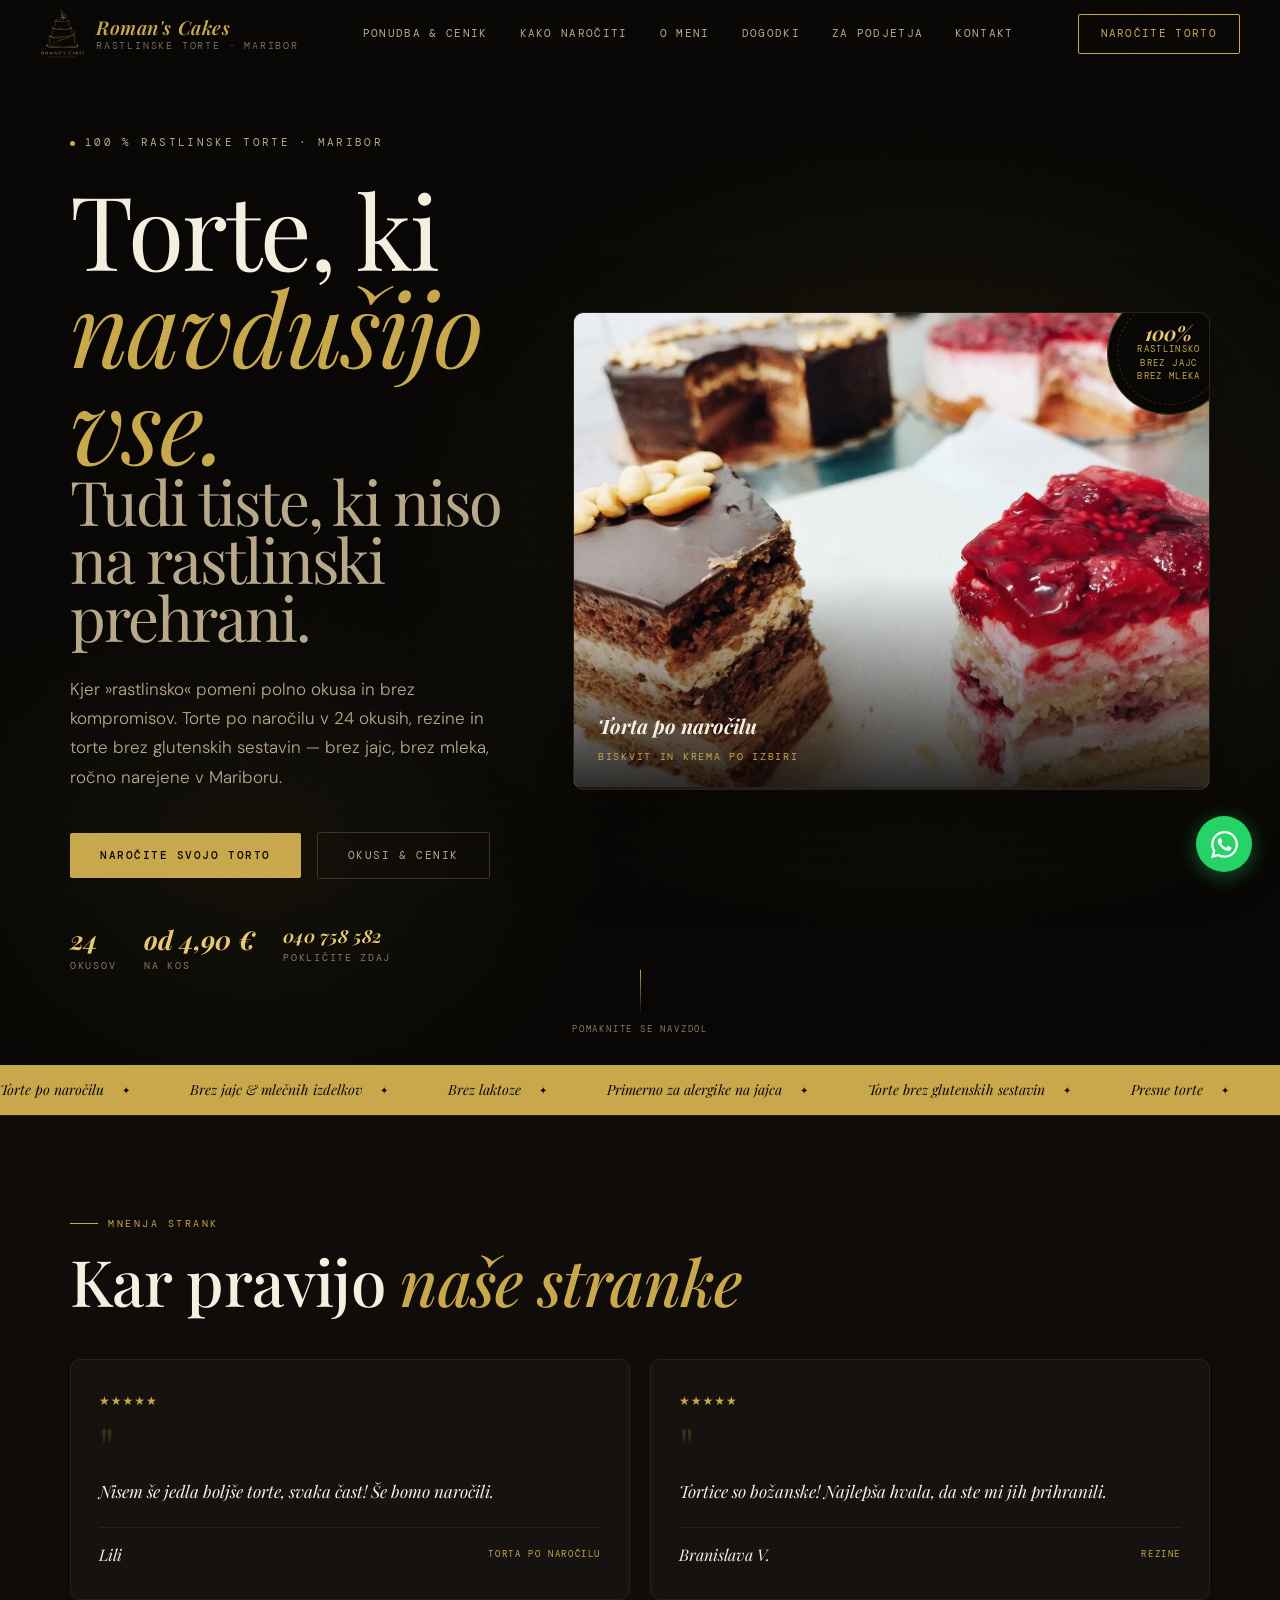
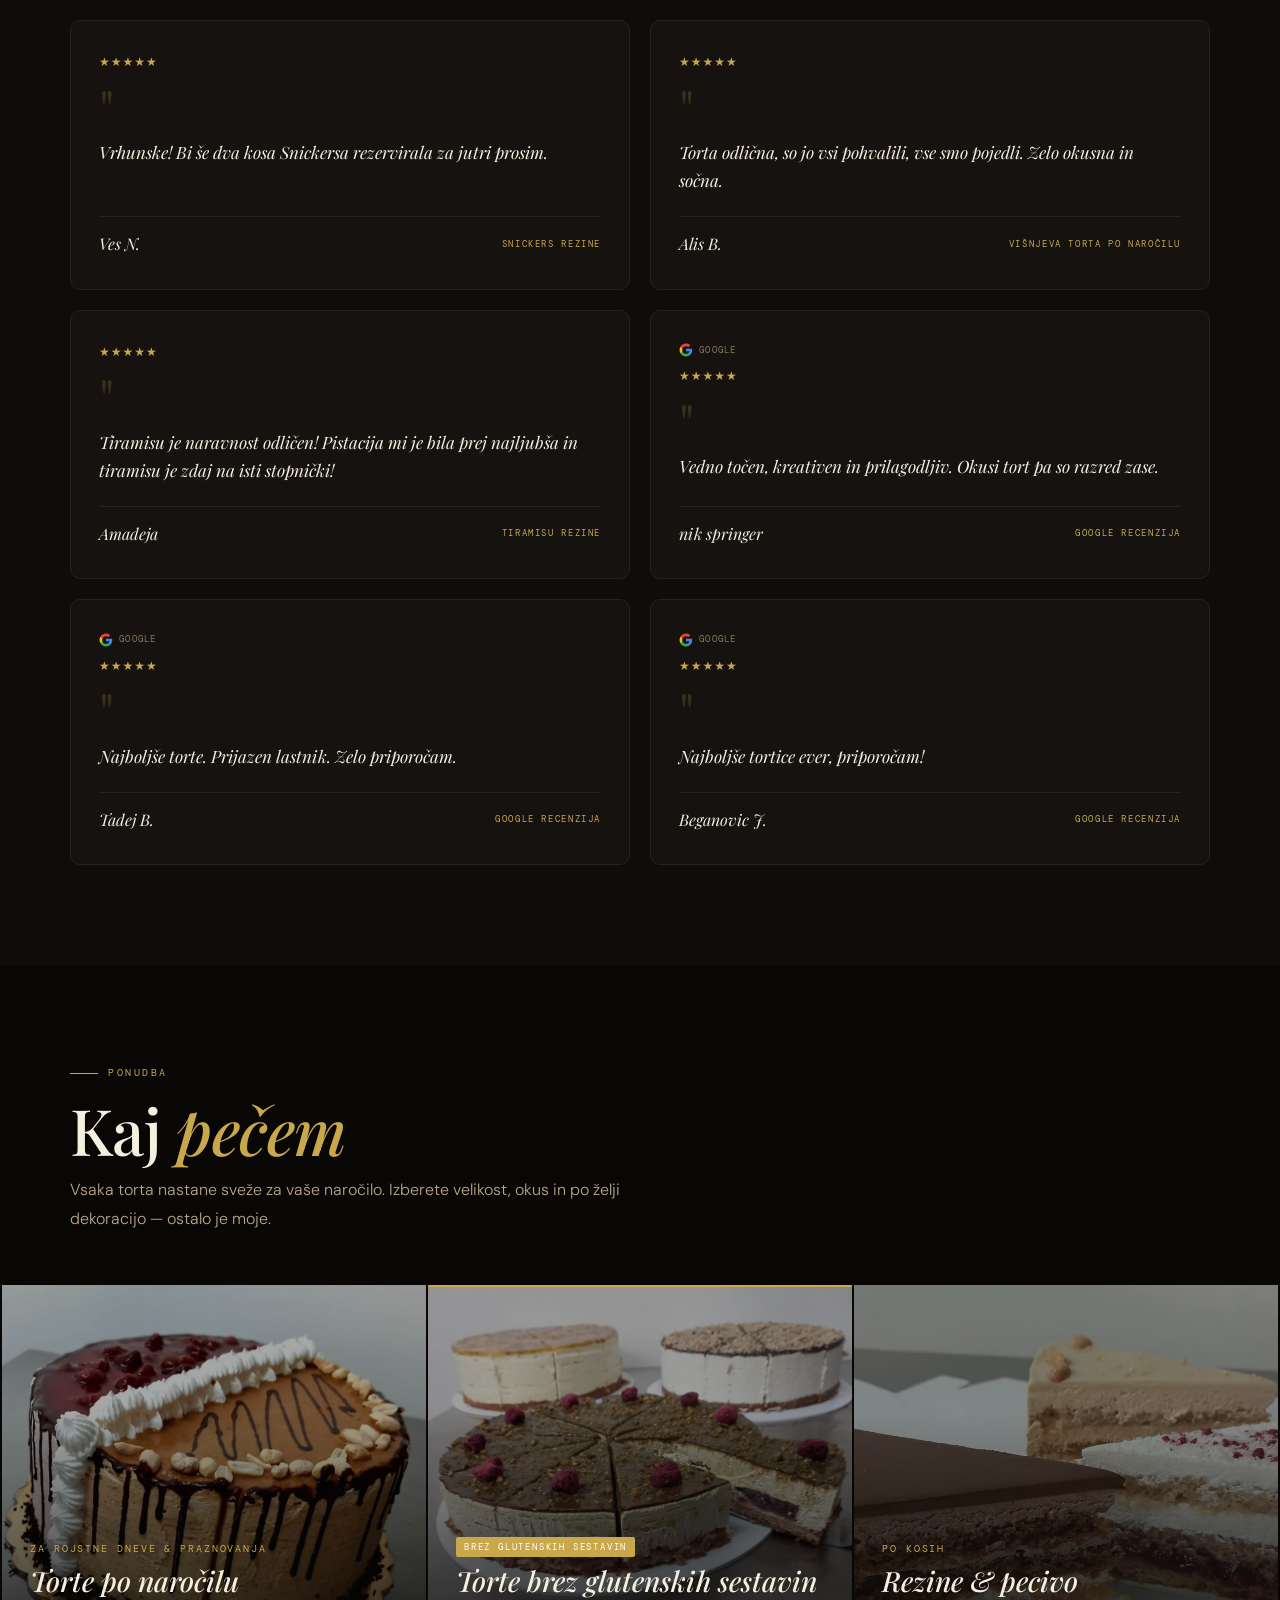
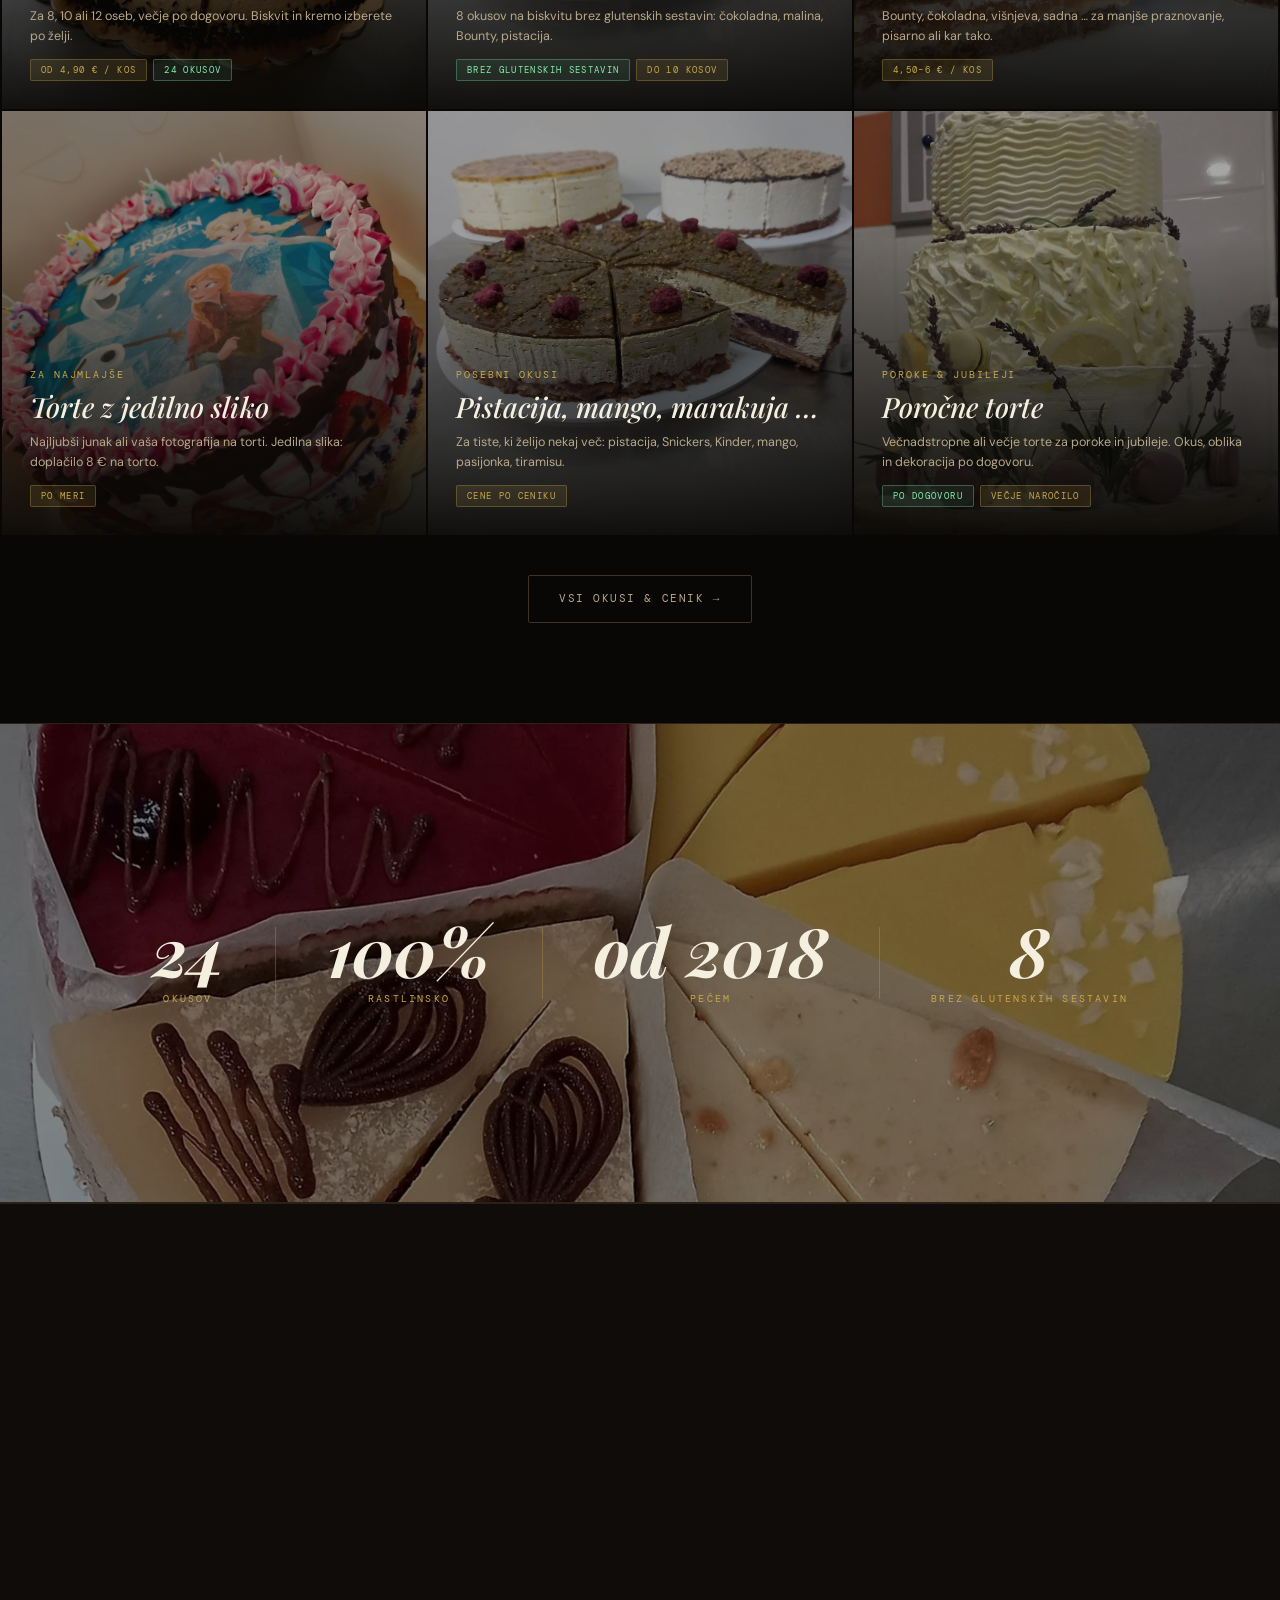
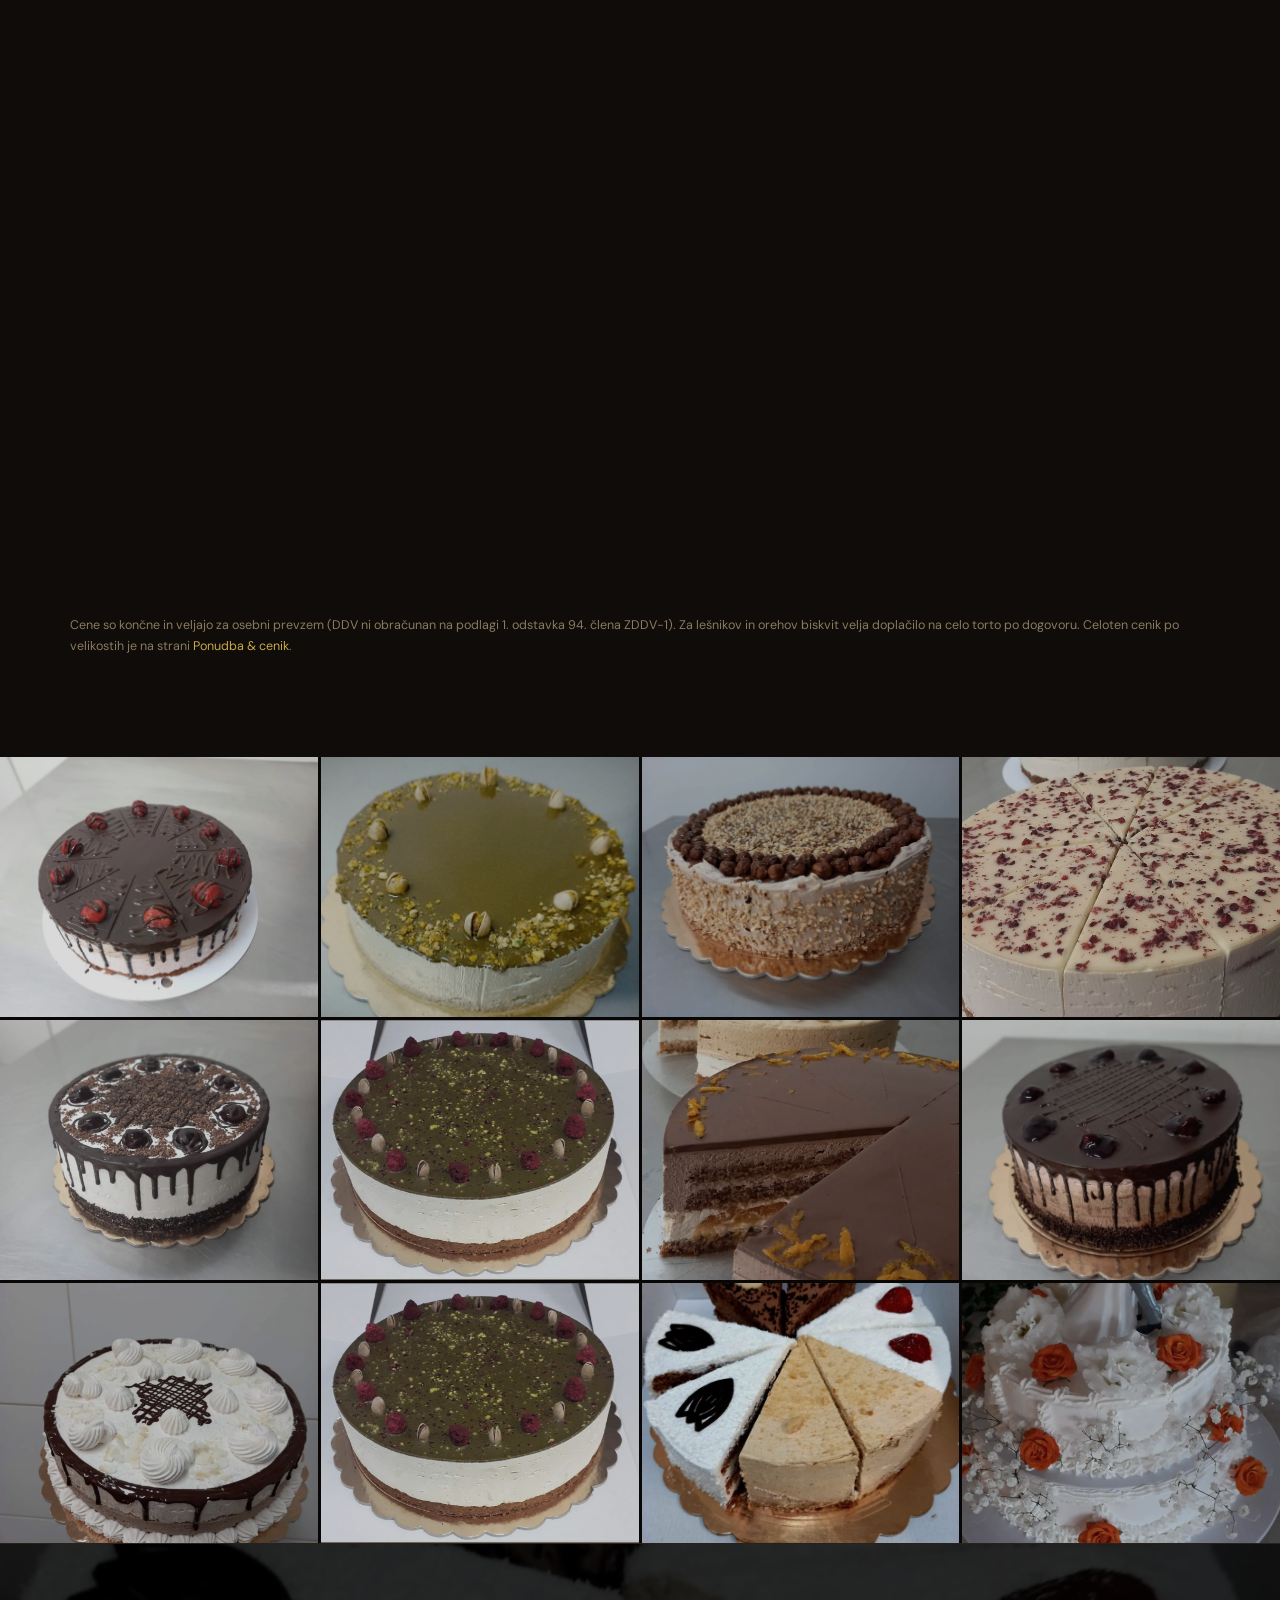
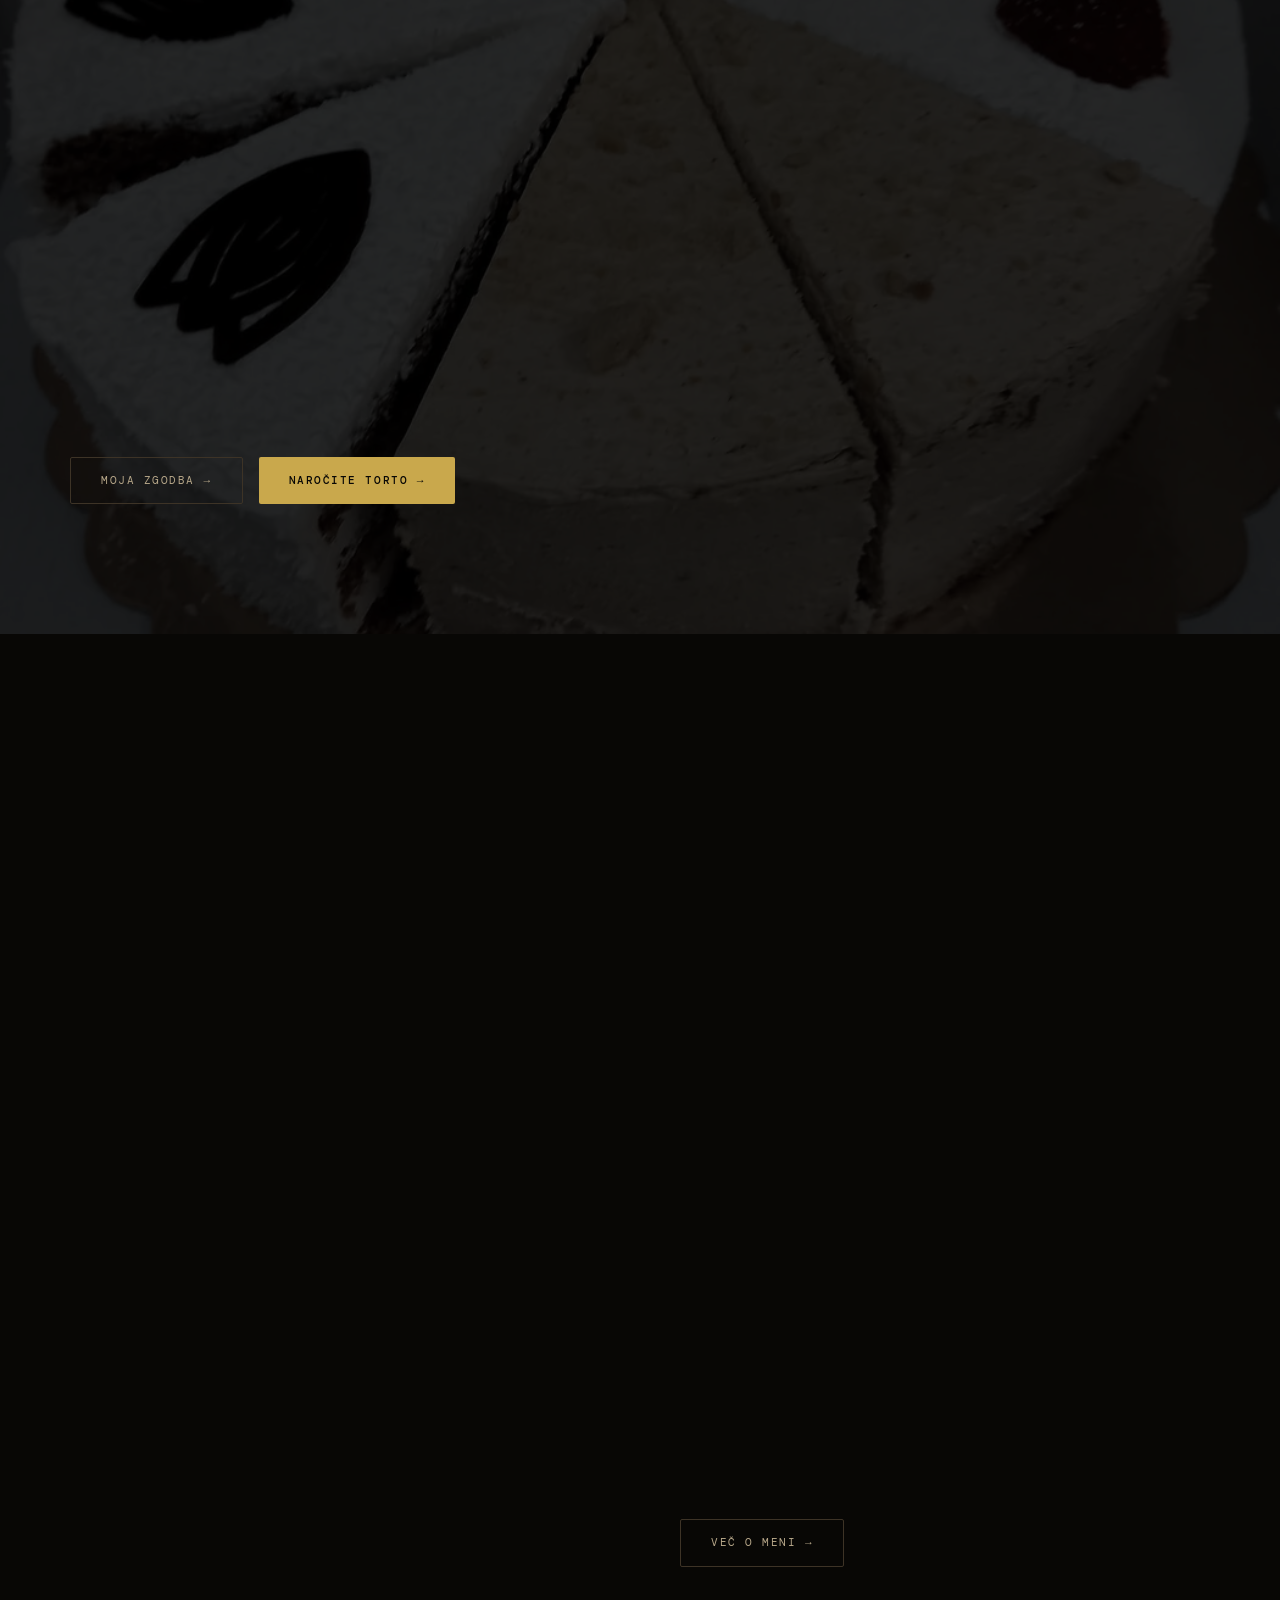
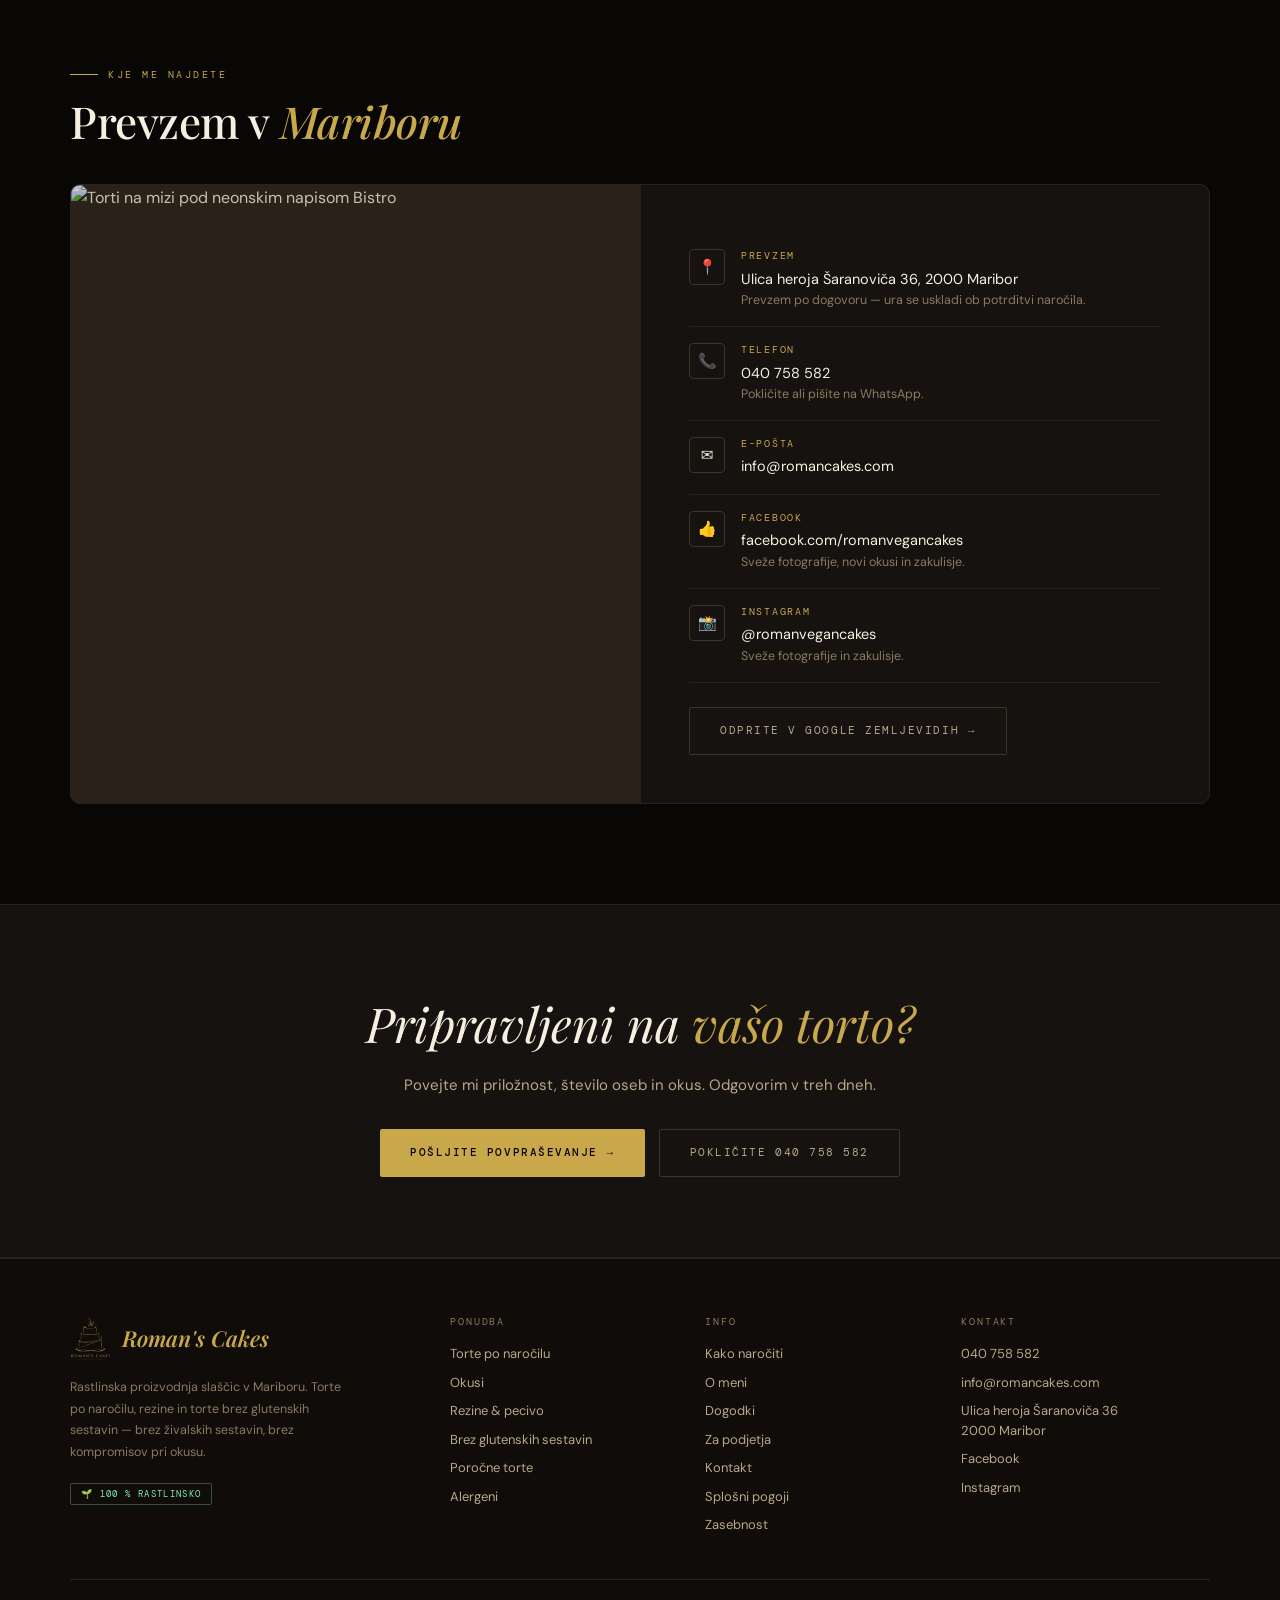
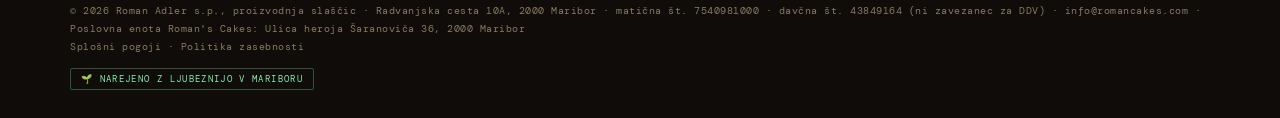
==== commit 21a3b03d: "feat: sekcija Poročne torte na ponudba/ z galerijo 4 slik - Nova sekcija #porocne v ponudba/index.ht" ====
--- a/index.html
+++ b/index.html
@@ -514,7 +514,7 @@
       </div>
       <div>
         <div class="footer-h">Ponudba</div>
-        <ul class="footer-links"><li><a href="ponudba/#torte">Torte po naročilu</a></li><li><a href="ponudba/#okusi">Okusi</a></li><li><a href="ponudba/#rezine">Rezine &amp; pecivo</a></li><li><a href="ponudba/#brezglutensko">Brez glutenskih sestavin</a></li><li><a href="alergeni/">Alergeni</a></li></ul>
+        <ul class="footer-links"><li><a href="ponudba/#torte">Torte po naročilu</a></li><li><a href="ponudba/#okusi">Okusi</a></li><li><a href="ponudba/#rezine">Rezine &amp; pecivo</a></li><li><a href="ponudba/#brezglutensko">Brez glutenskih sestavin</a></li><li><a href="ponudba/#porocne">Poročne torte</a></li><li><a href="alergeni/">Alergeni</a></li></ul>
       </div>
       <div>
         <div class="footer-h">Info</div>
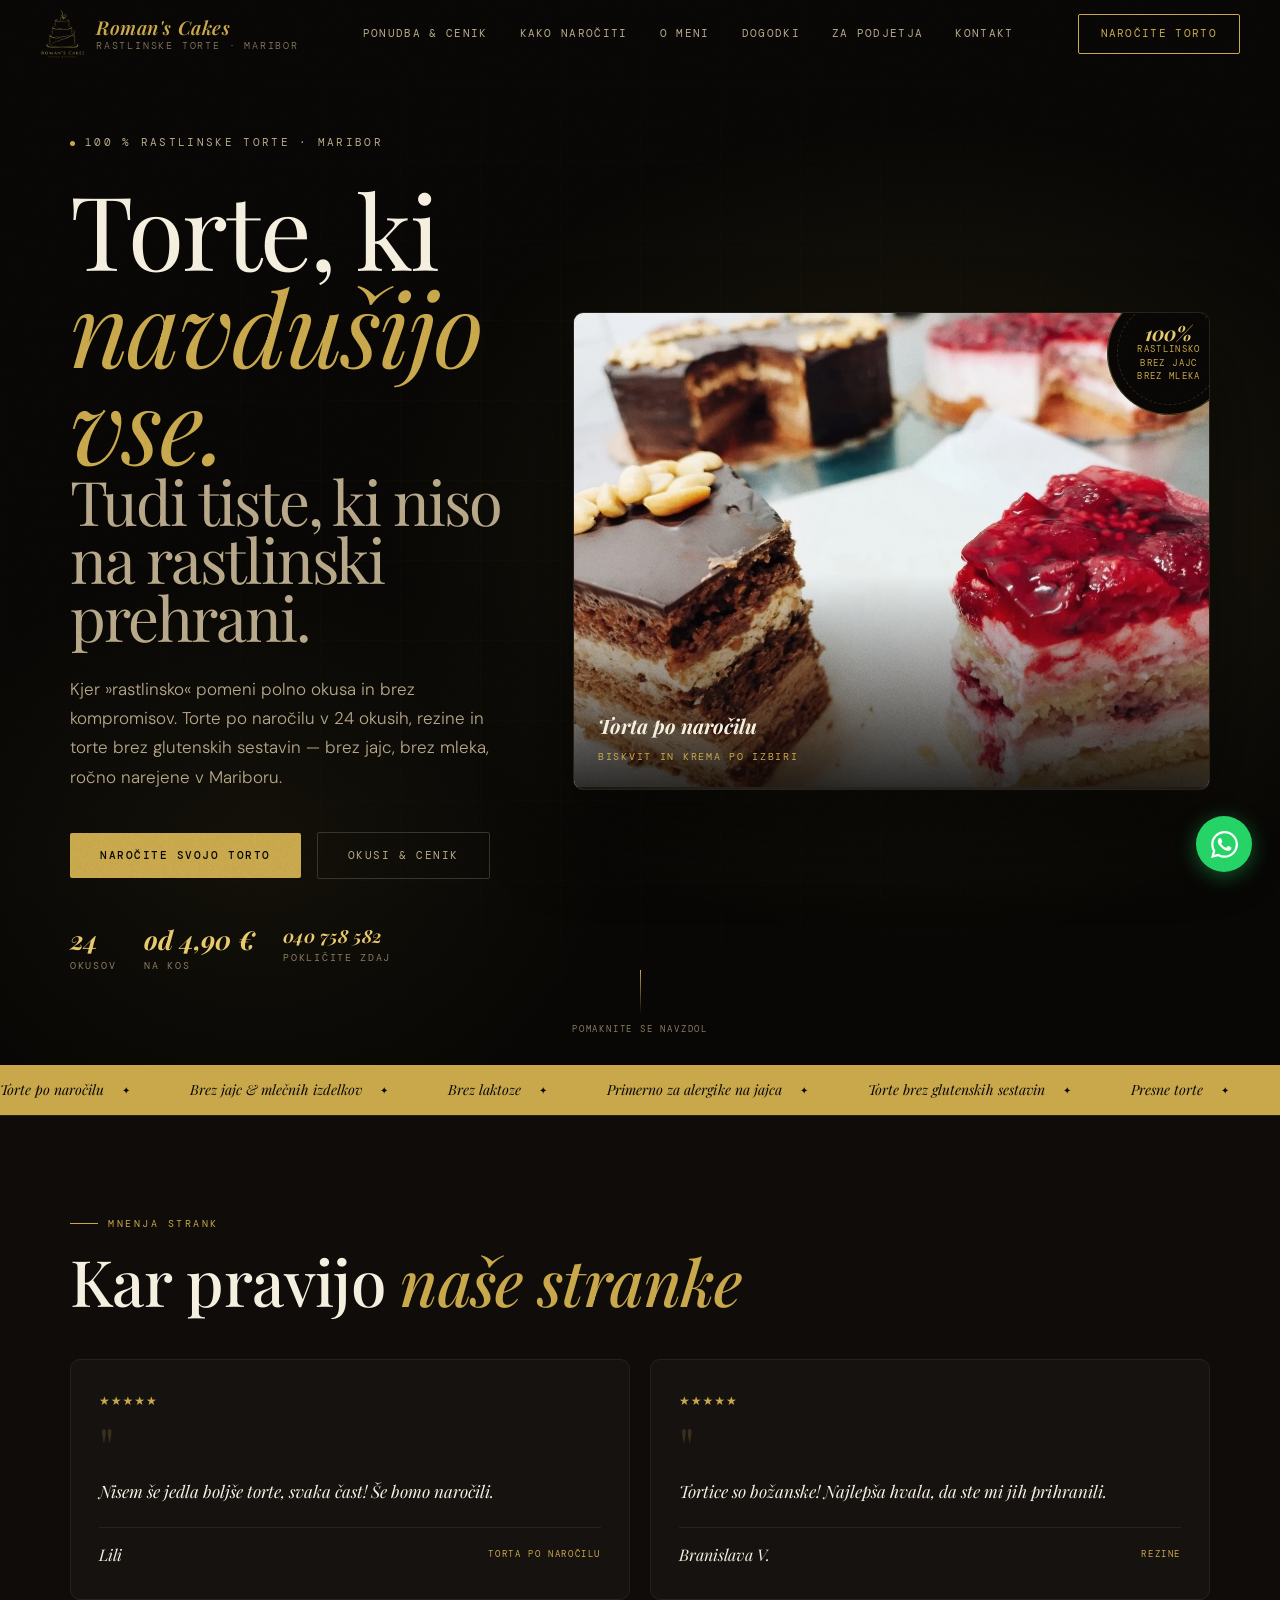
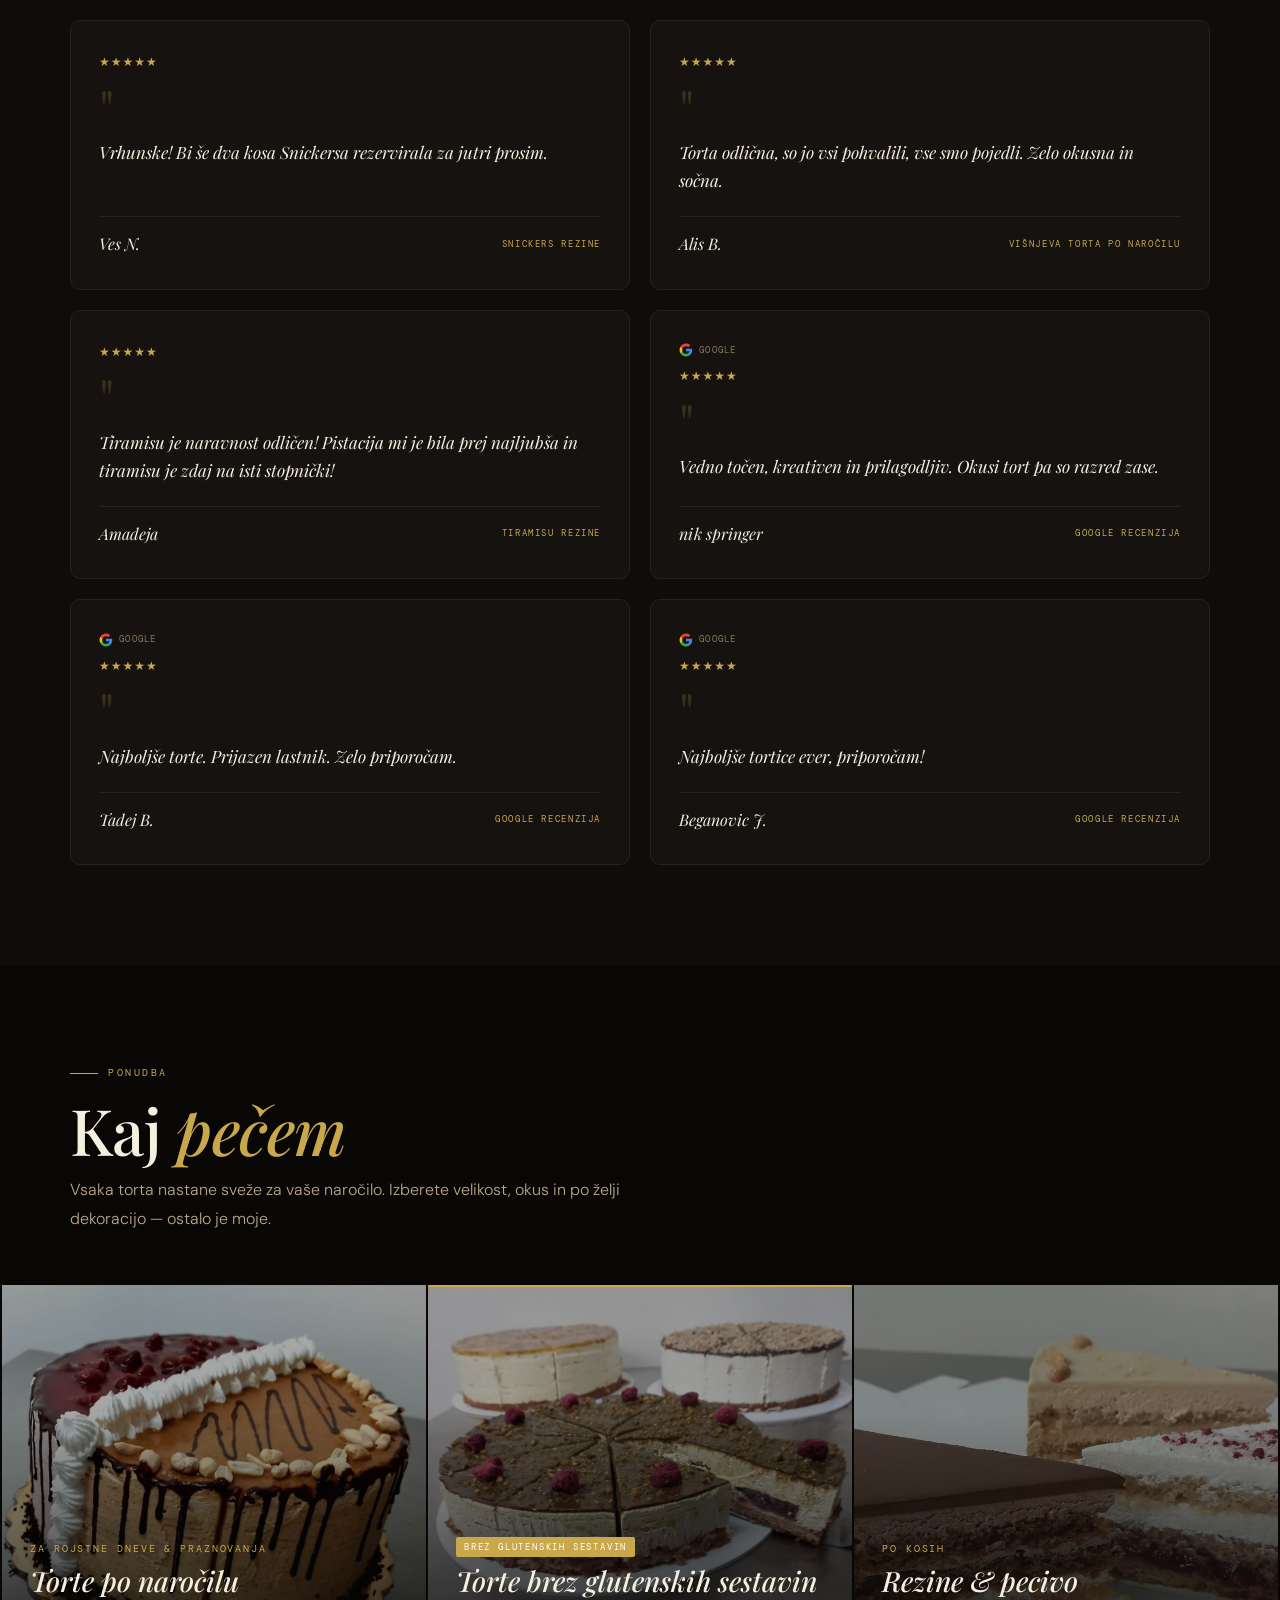
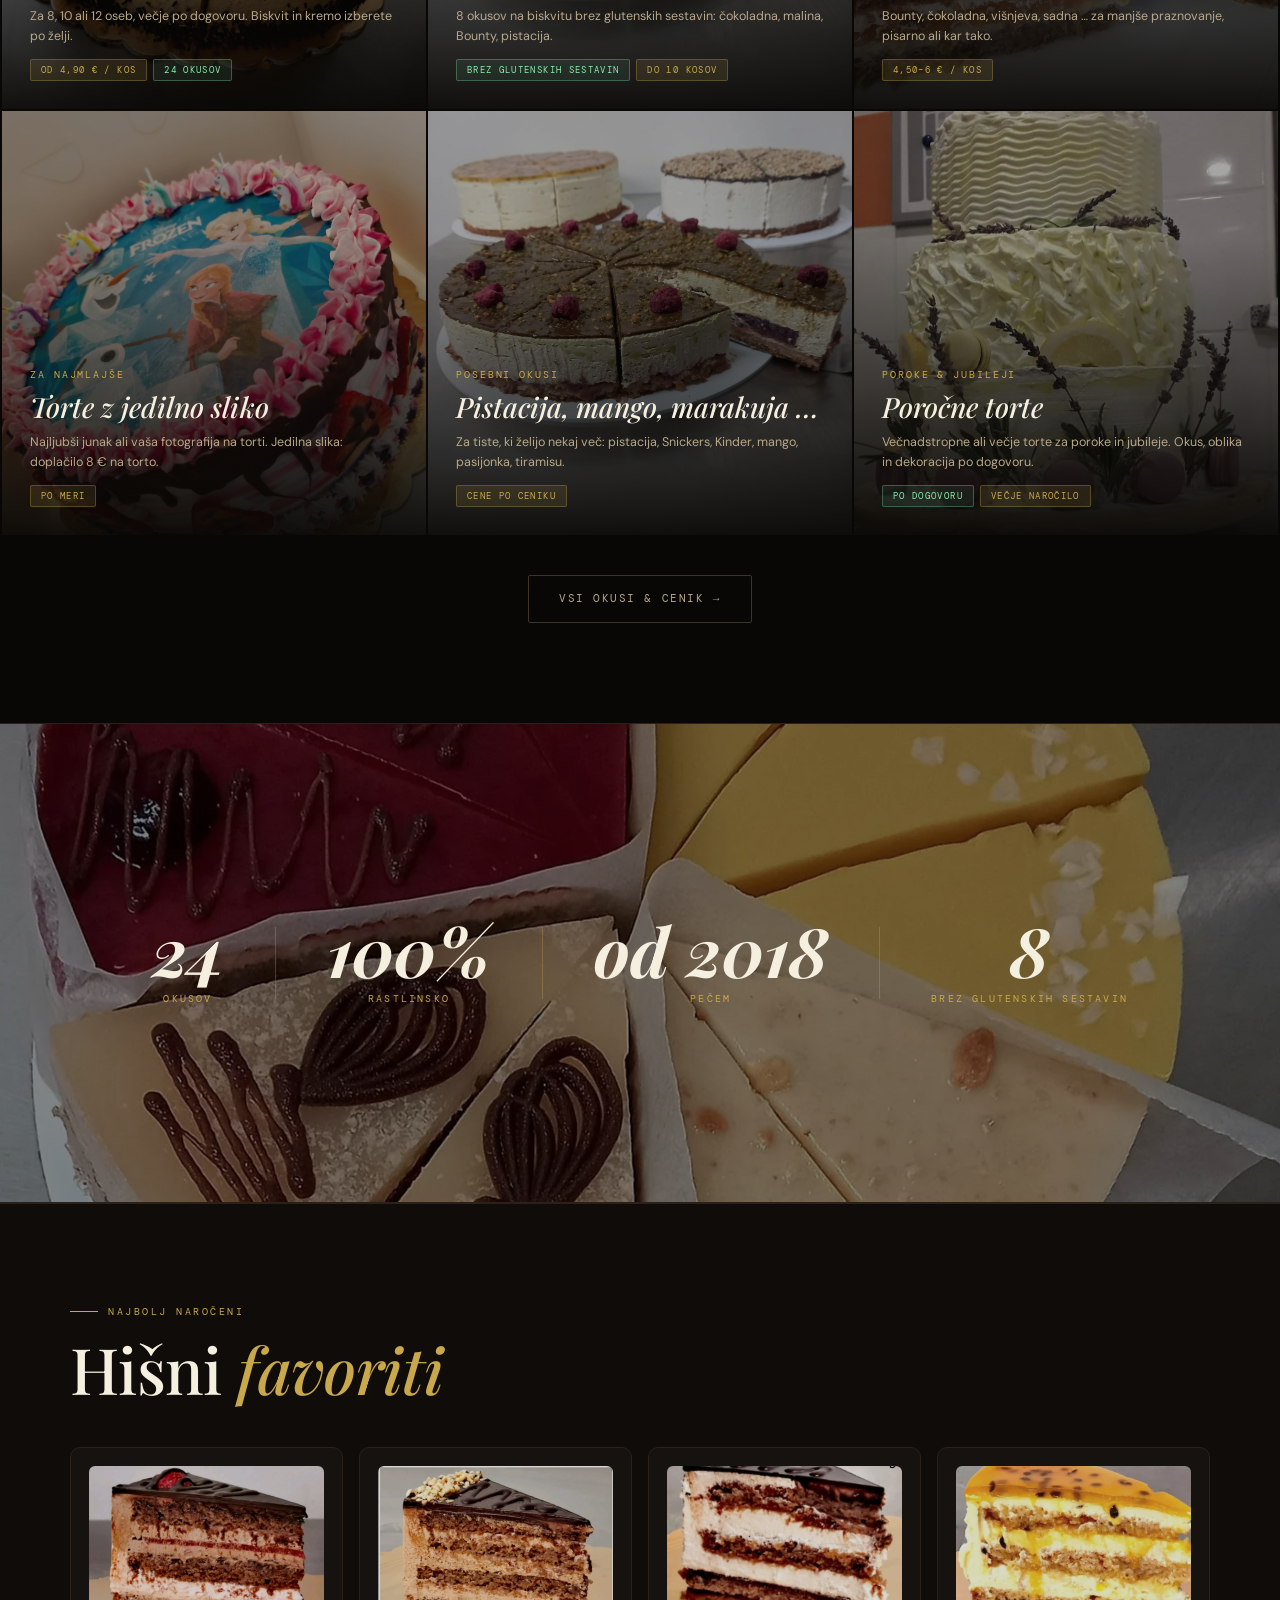
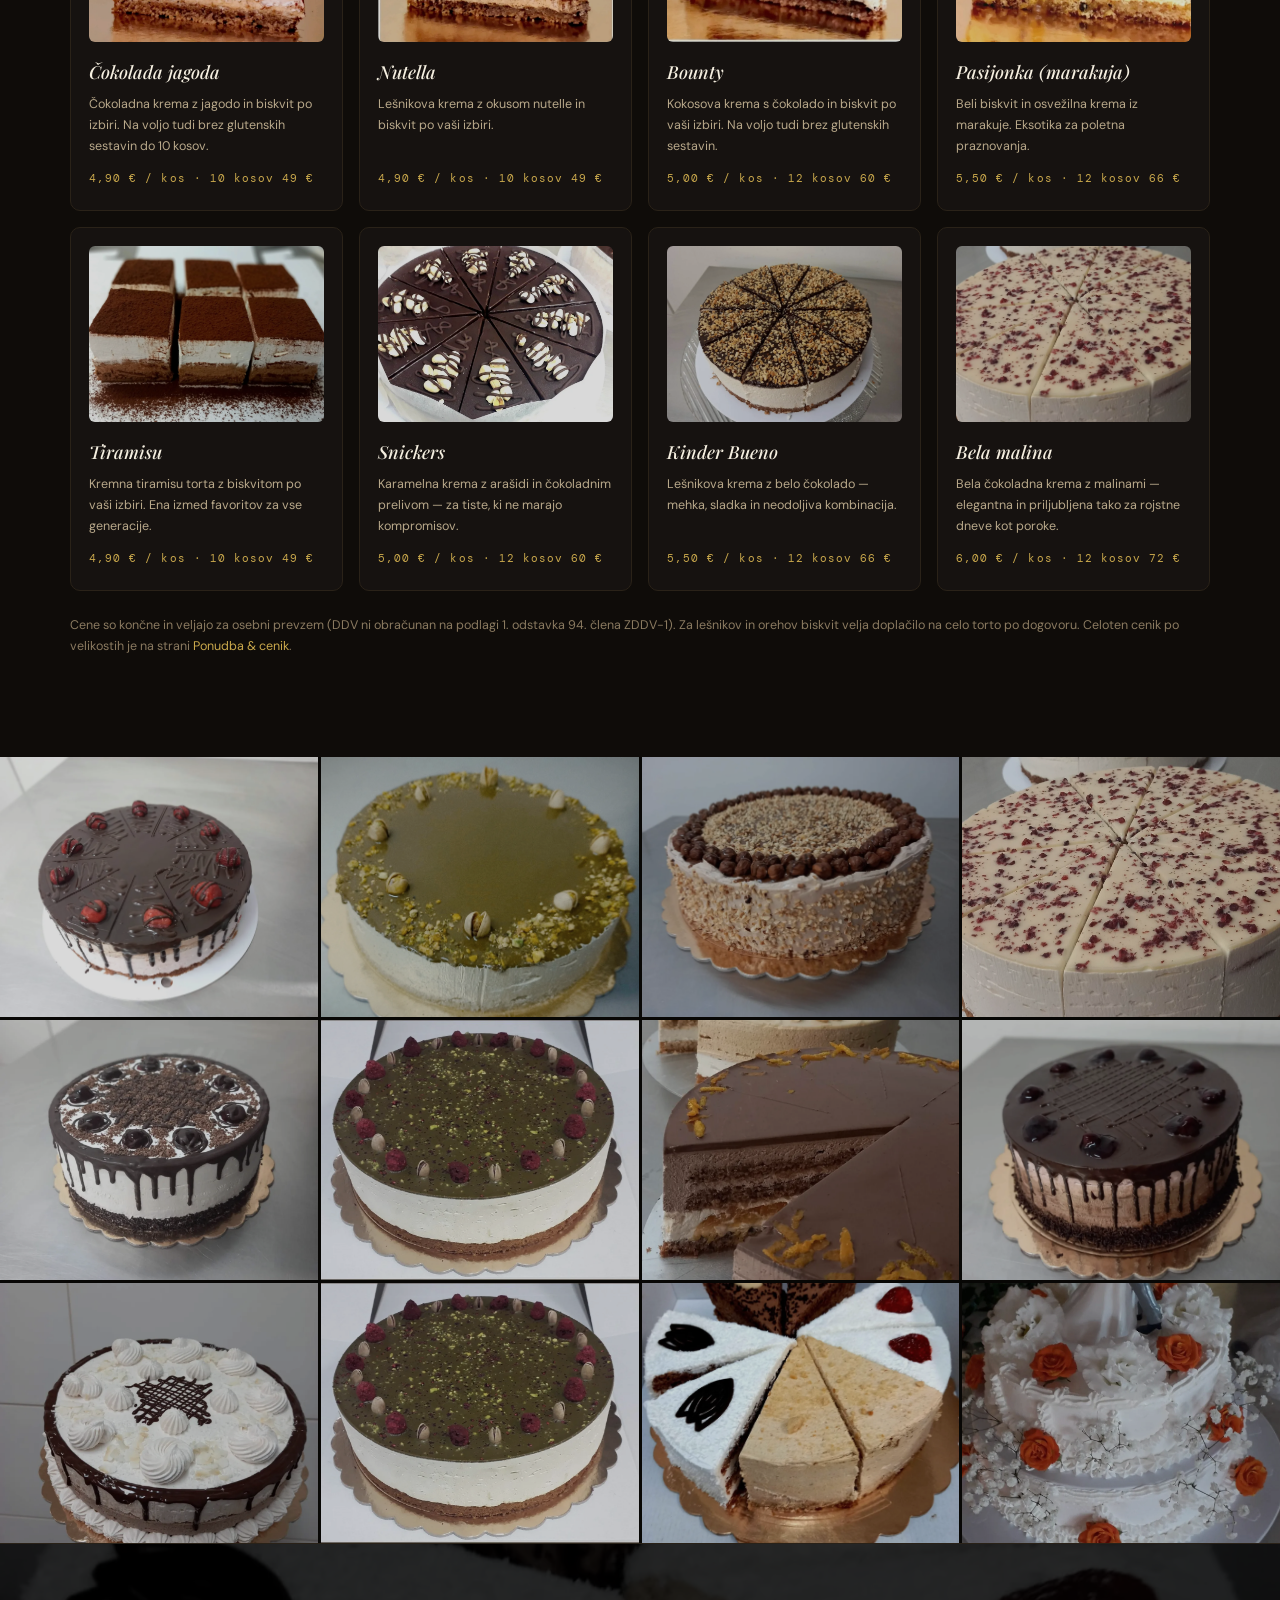
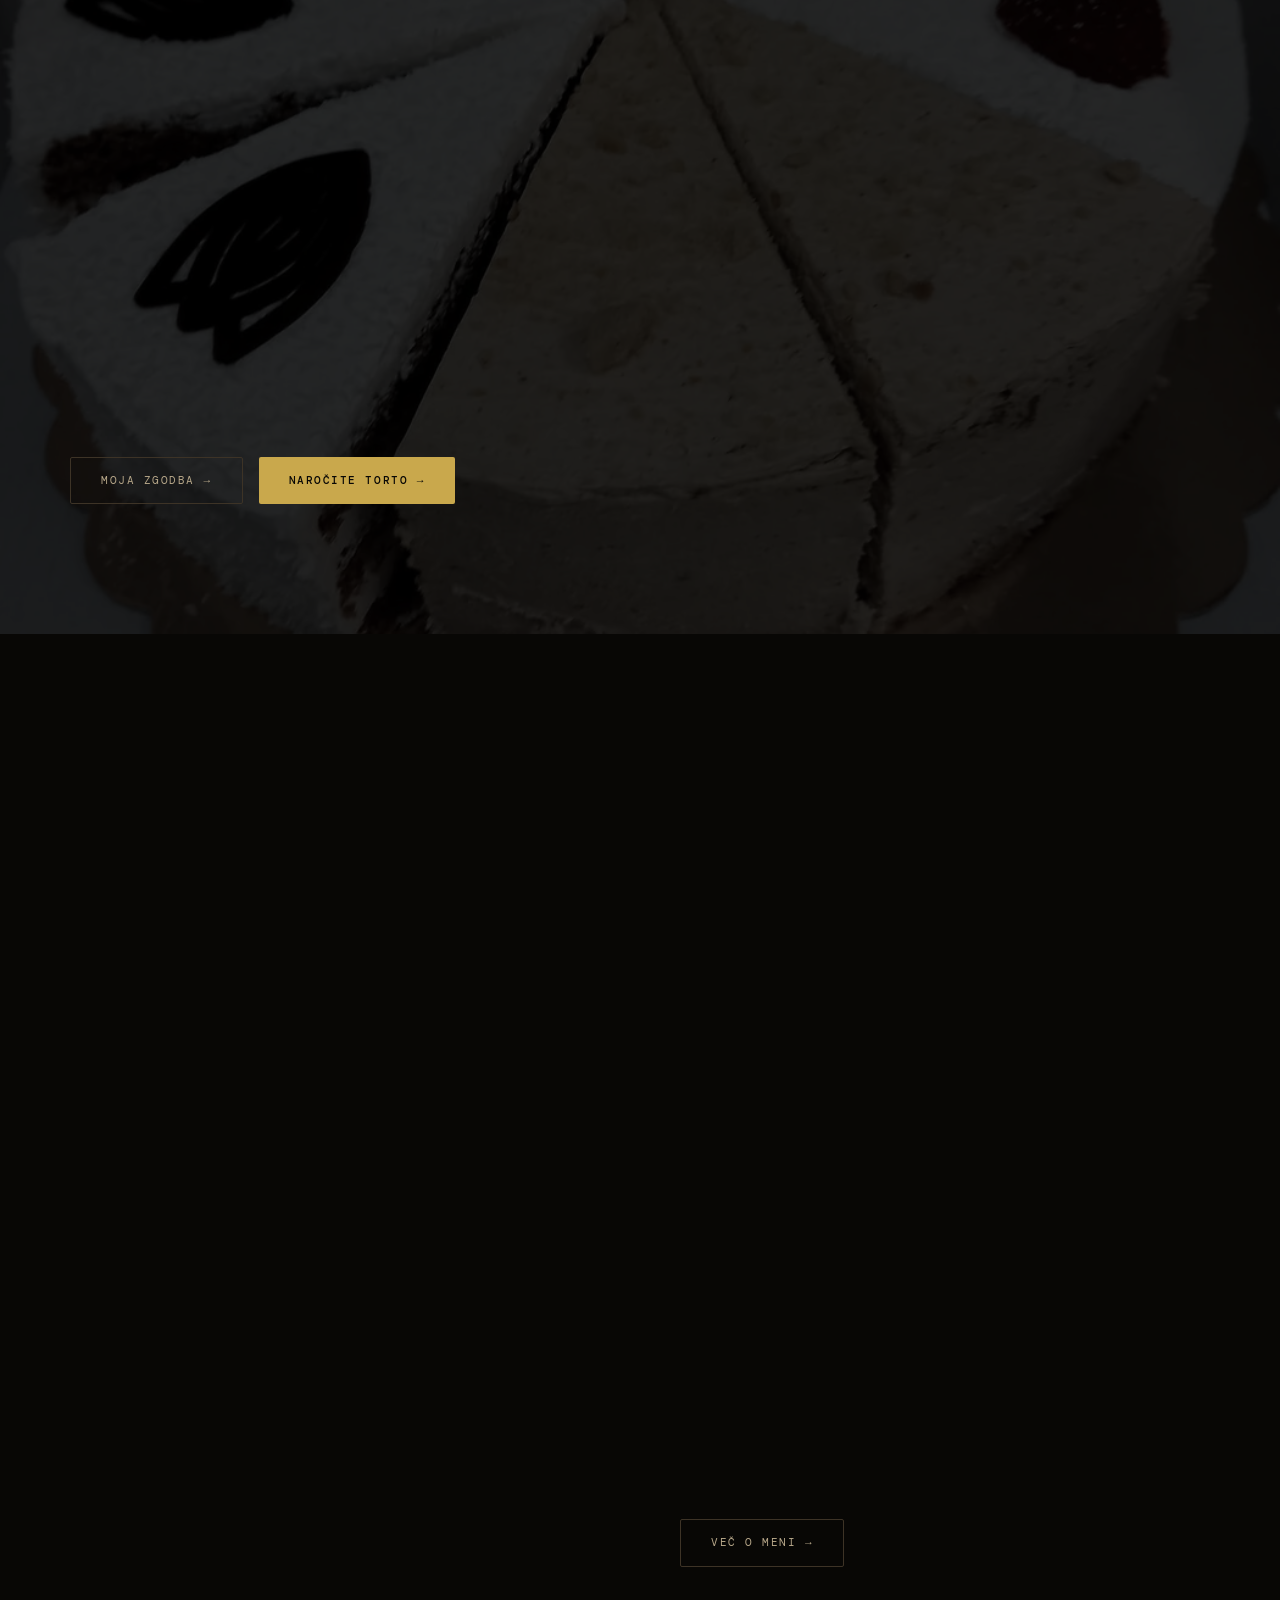
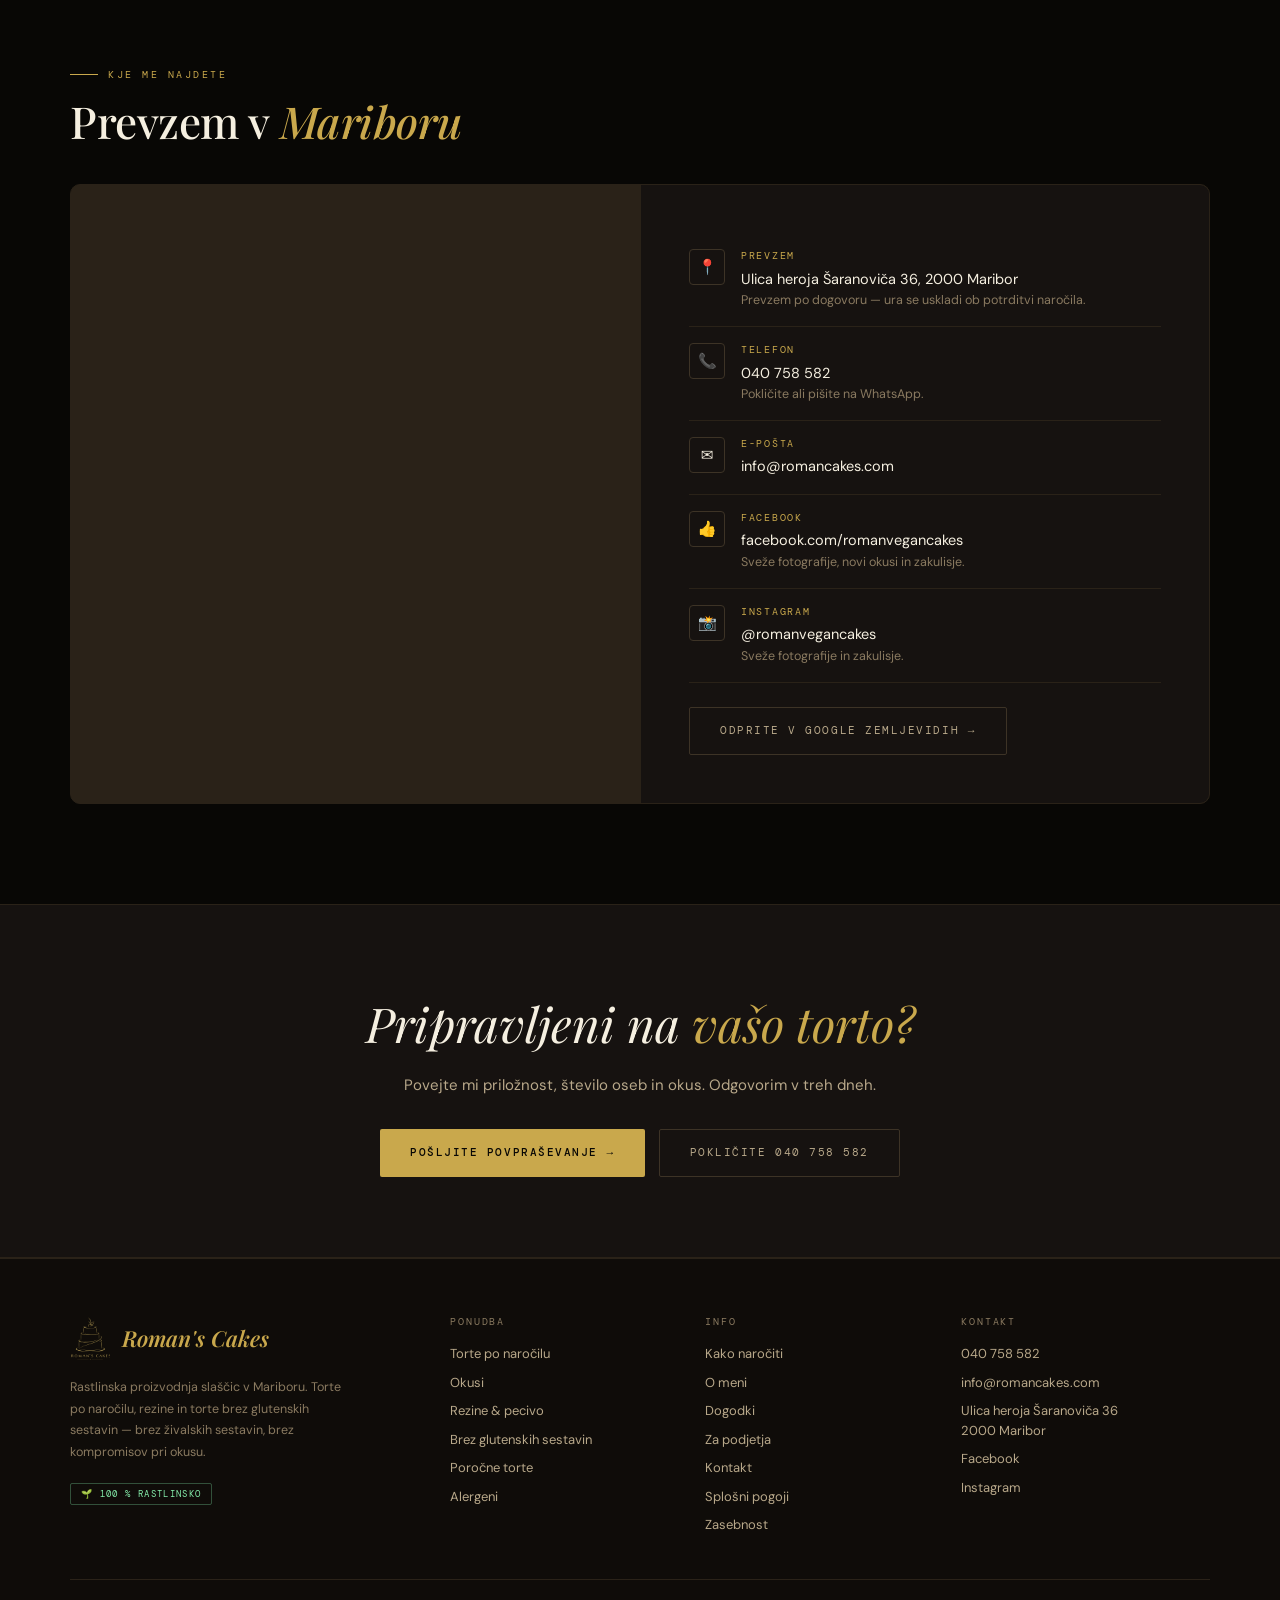
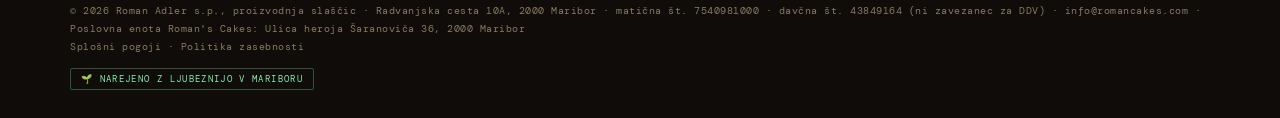
==== commit 746059be: "﻿fix: zamenjaj bistro sliko z Google Maps na domaci strani Sekcija #lokacija: namesto slike bistro E" ====
--- a/index.html
+++ b/index.html
@@ -481,7 +481,7 @@
     <div class="lbl rv">Kje me najdete</div>
     <h2 class="hd hd-s rv" style="margin-bottom:40px">Prevzem v <em>Mariboru</em></h2>
     <div class="loc-grid rv">
-      <div class="loc-img"><img src="slike/web/dogotki/dogotki%20bistro%20Eversum4.webp" alt="Torti na mizi pod neonskim napisom Bistro" loading="lazy" width="1400" height="1052"></div>
+      <div class="loc-img"><iframe title="Zemljevid: Ulica heroja Šaranoviča 36, Maribor" src="https://www.google.com/maps?q=Ulica+heroja+%C5%A0aranovi%C4%8Da+36,+2000+Maribor&output=embed&hl=sl" loading="lazy" referrerpolicy="no-referrer-when-downgrade" allowfullscreen style="position:absolute;inset:0;width:100%;height:100%;border:0"></iframe></div>
       <div class="loc-body">
         <div class="loc-row"><div class="loc-ic">📍</div><div><div class="loc-k">Prevzem</div><div class="loc-v">Ulica heroja Šaranoviča 36, 2000 Maribor</div><div class="loc-s">Prevzem po dogovoru — ura se uskladi ob potrditvi naročila.</div></div></div>
         <div class="loc-row"><div class="loc-ic">📞</div><div><div class="loc-k">Telefon</div><div class="loc-v"><a href="tel:+38640758582">040 758 582</a></div><div class="loc-s">Pokličite ali pišite na WhatsApp.</div></div></div>
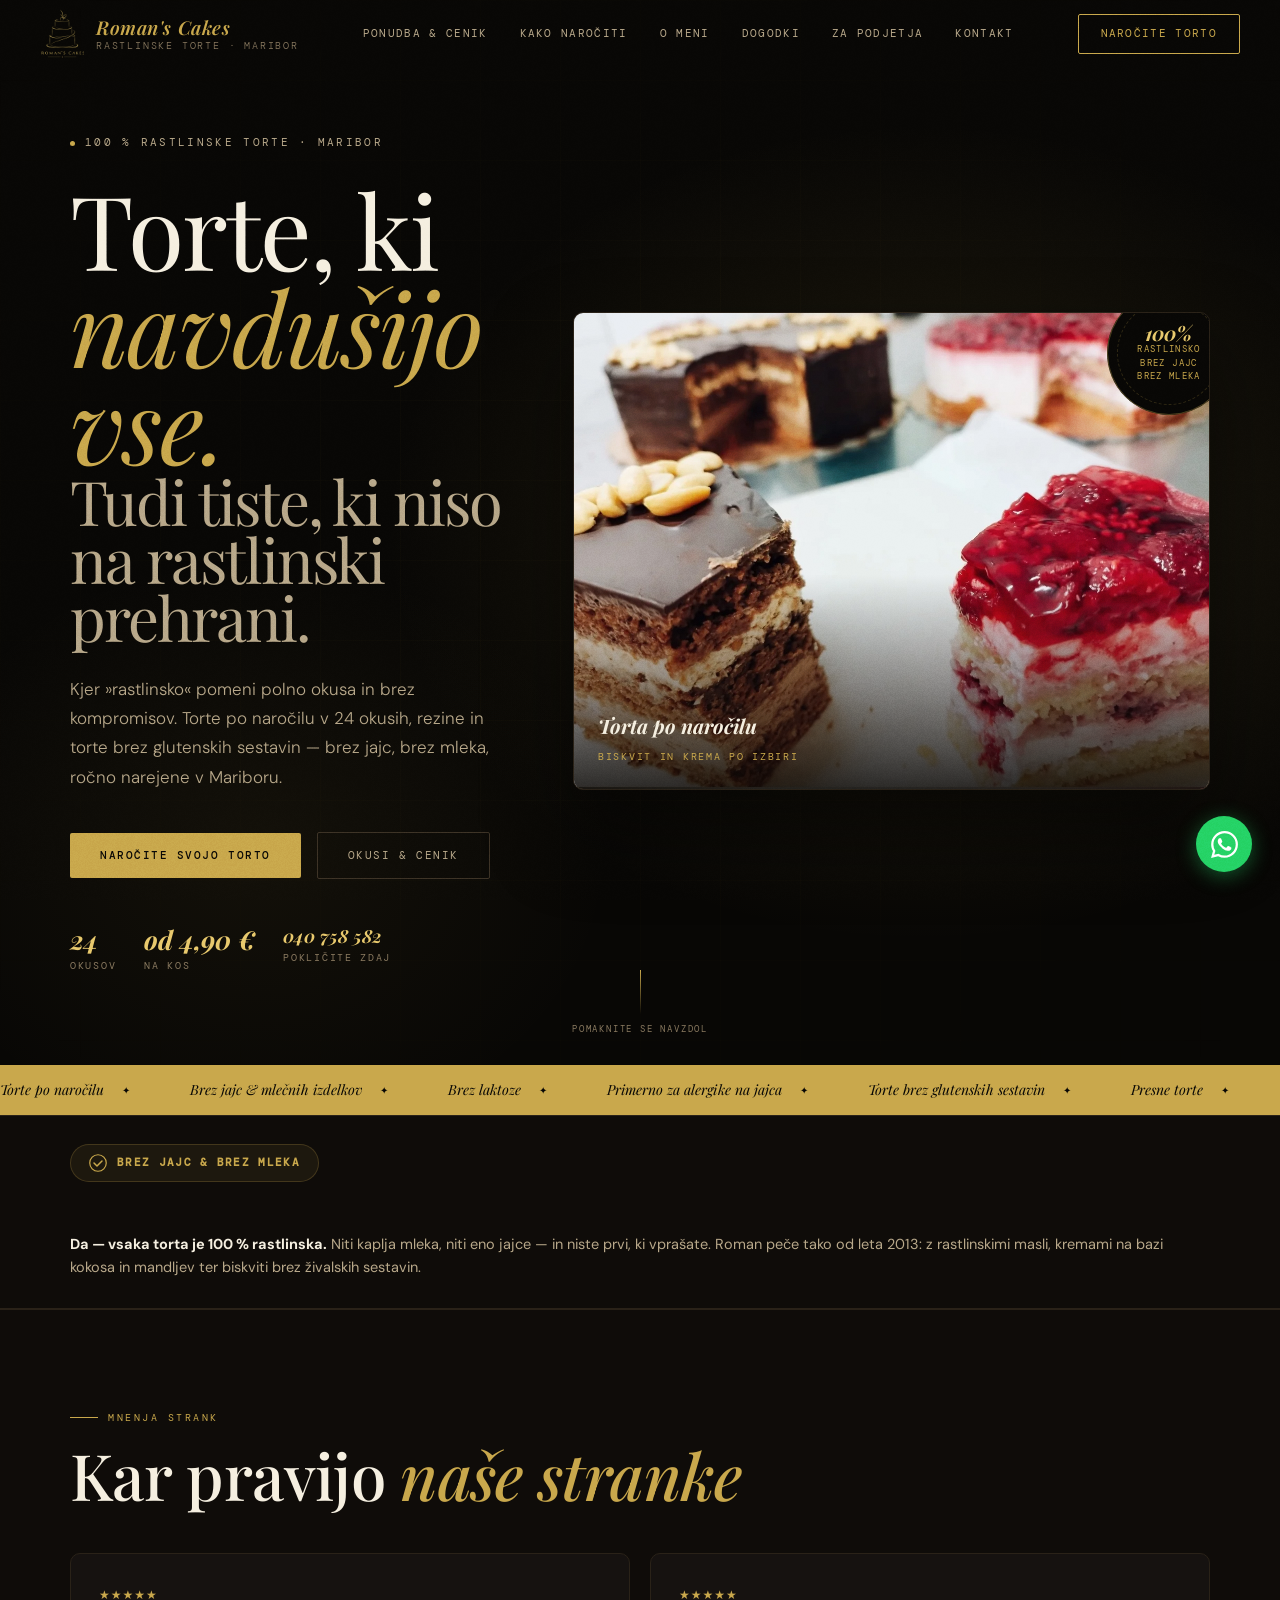
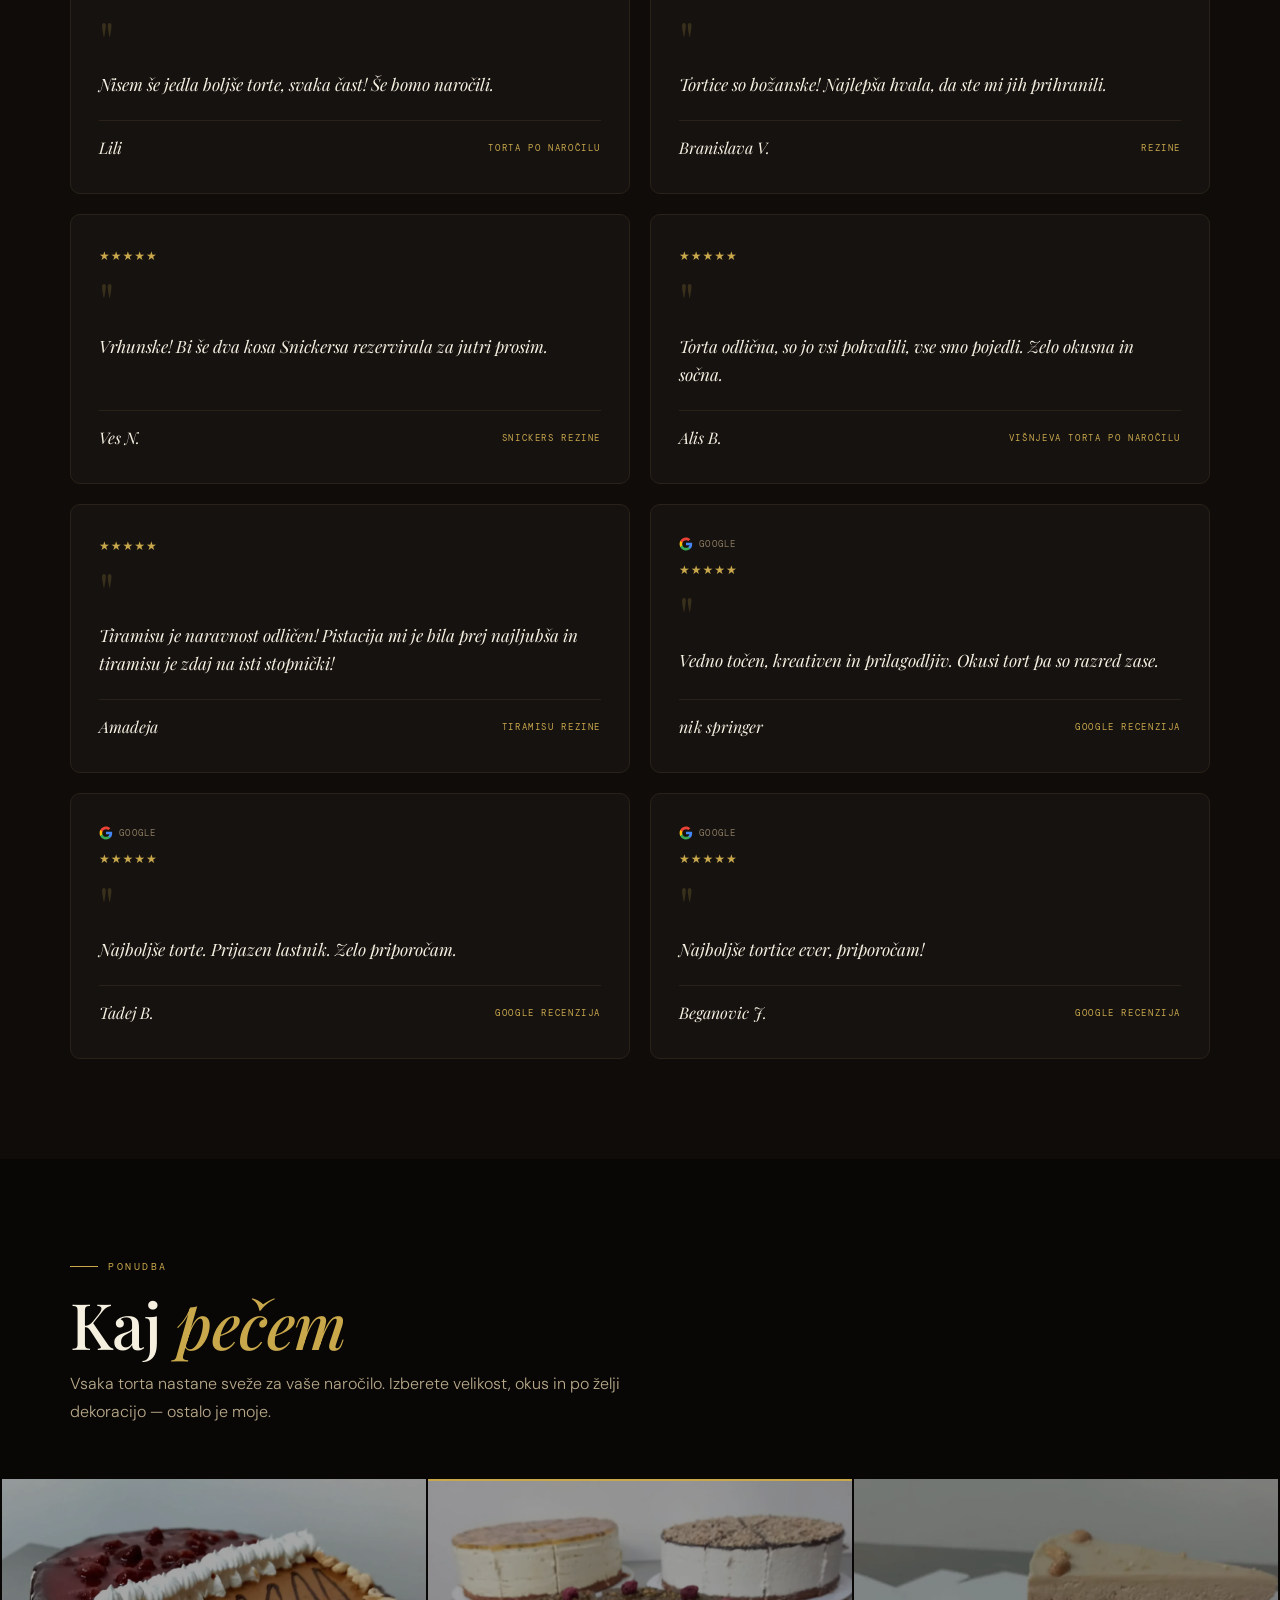
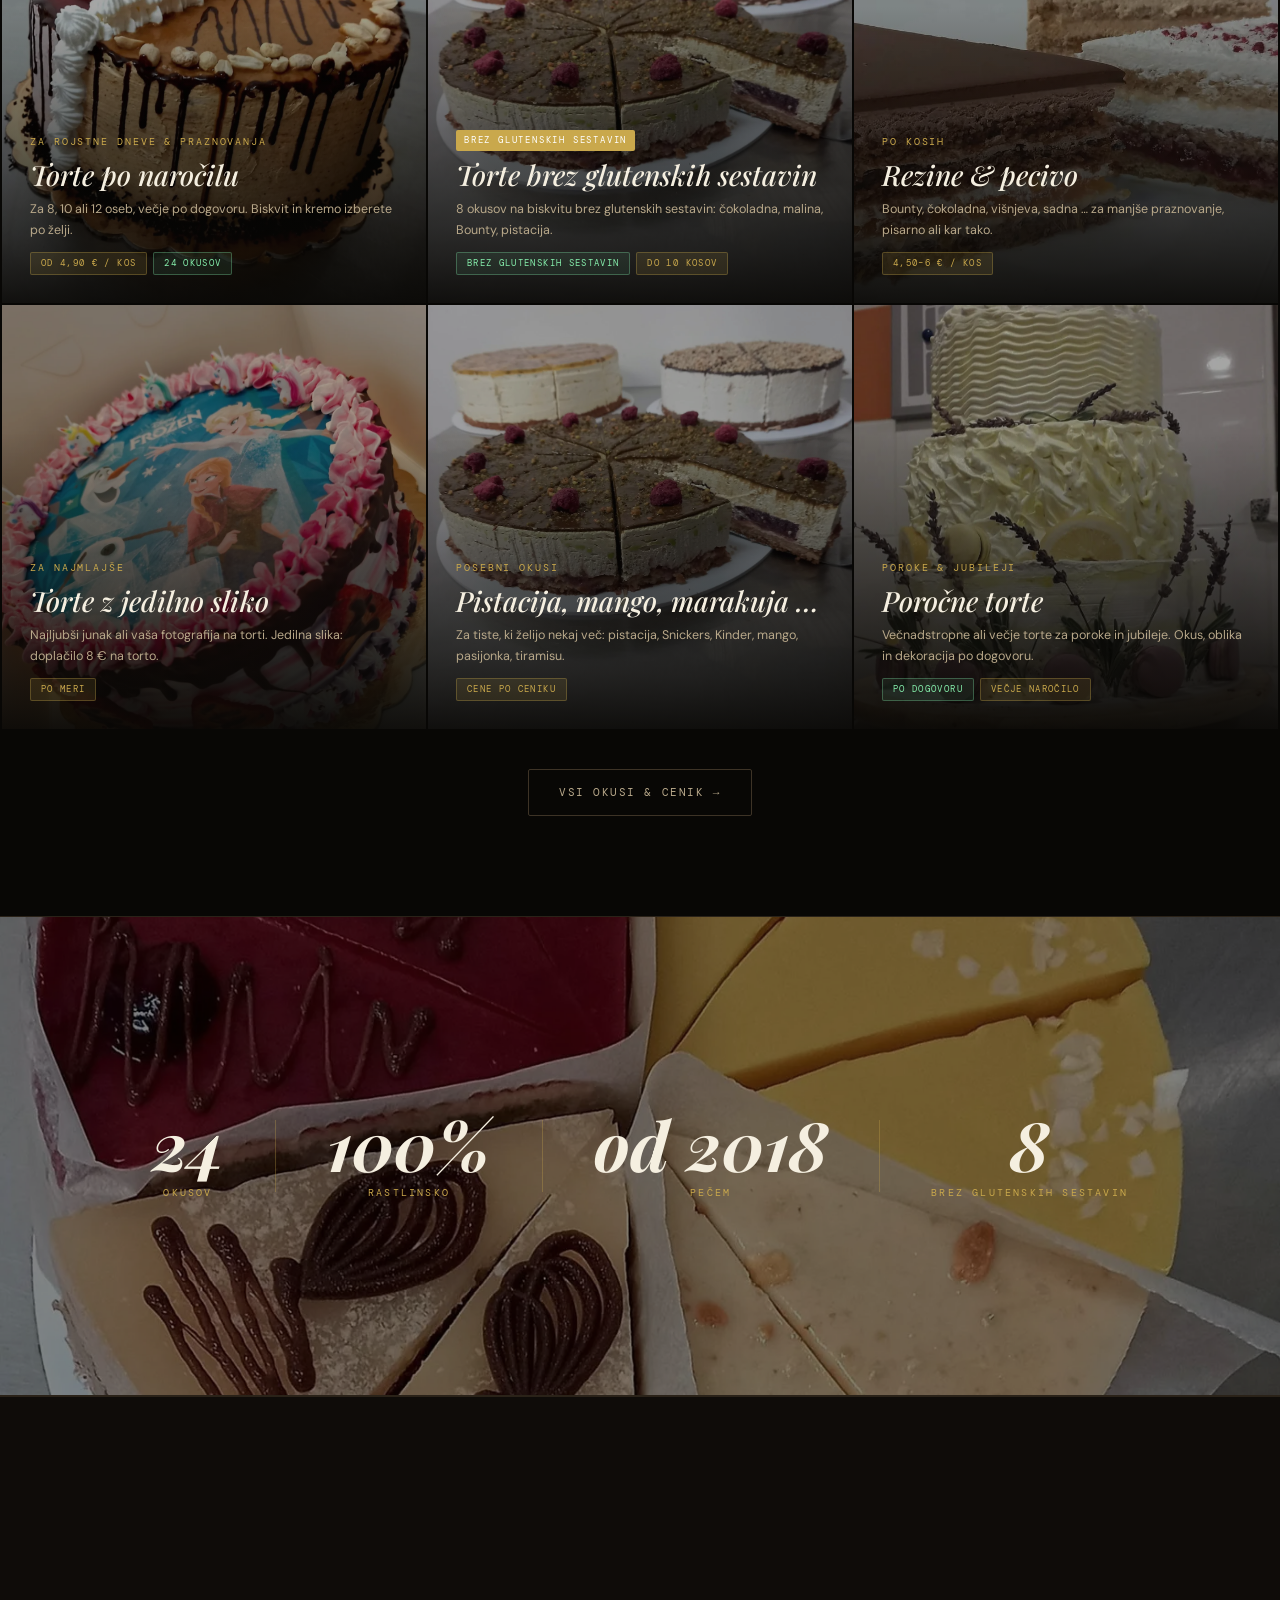
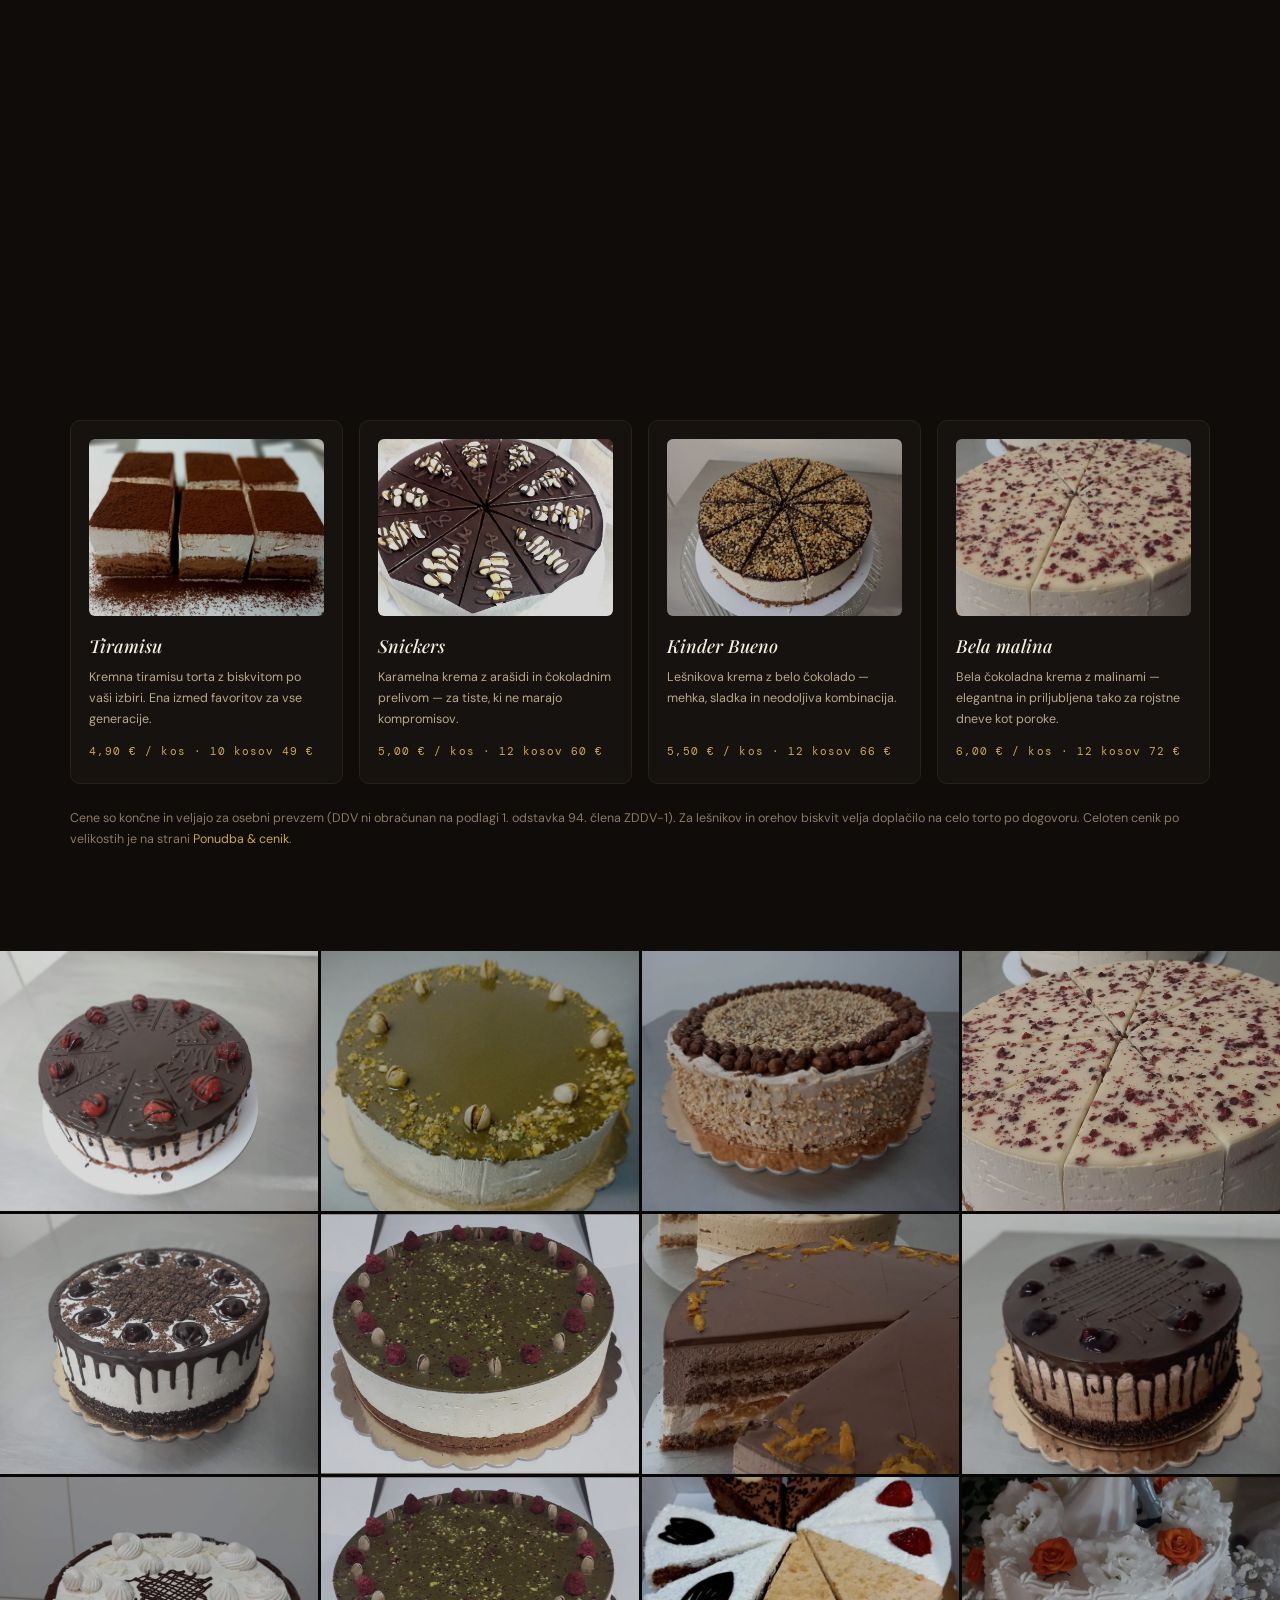
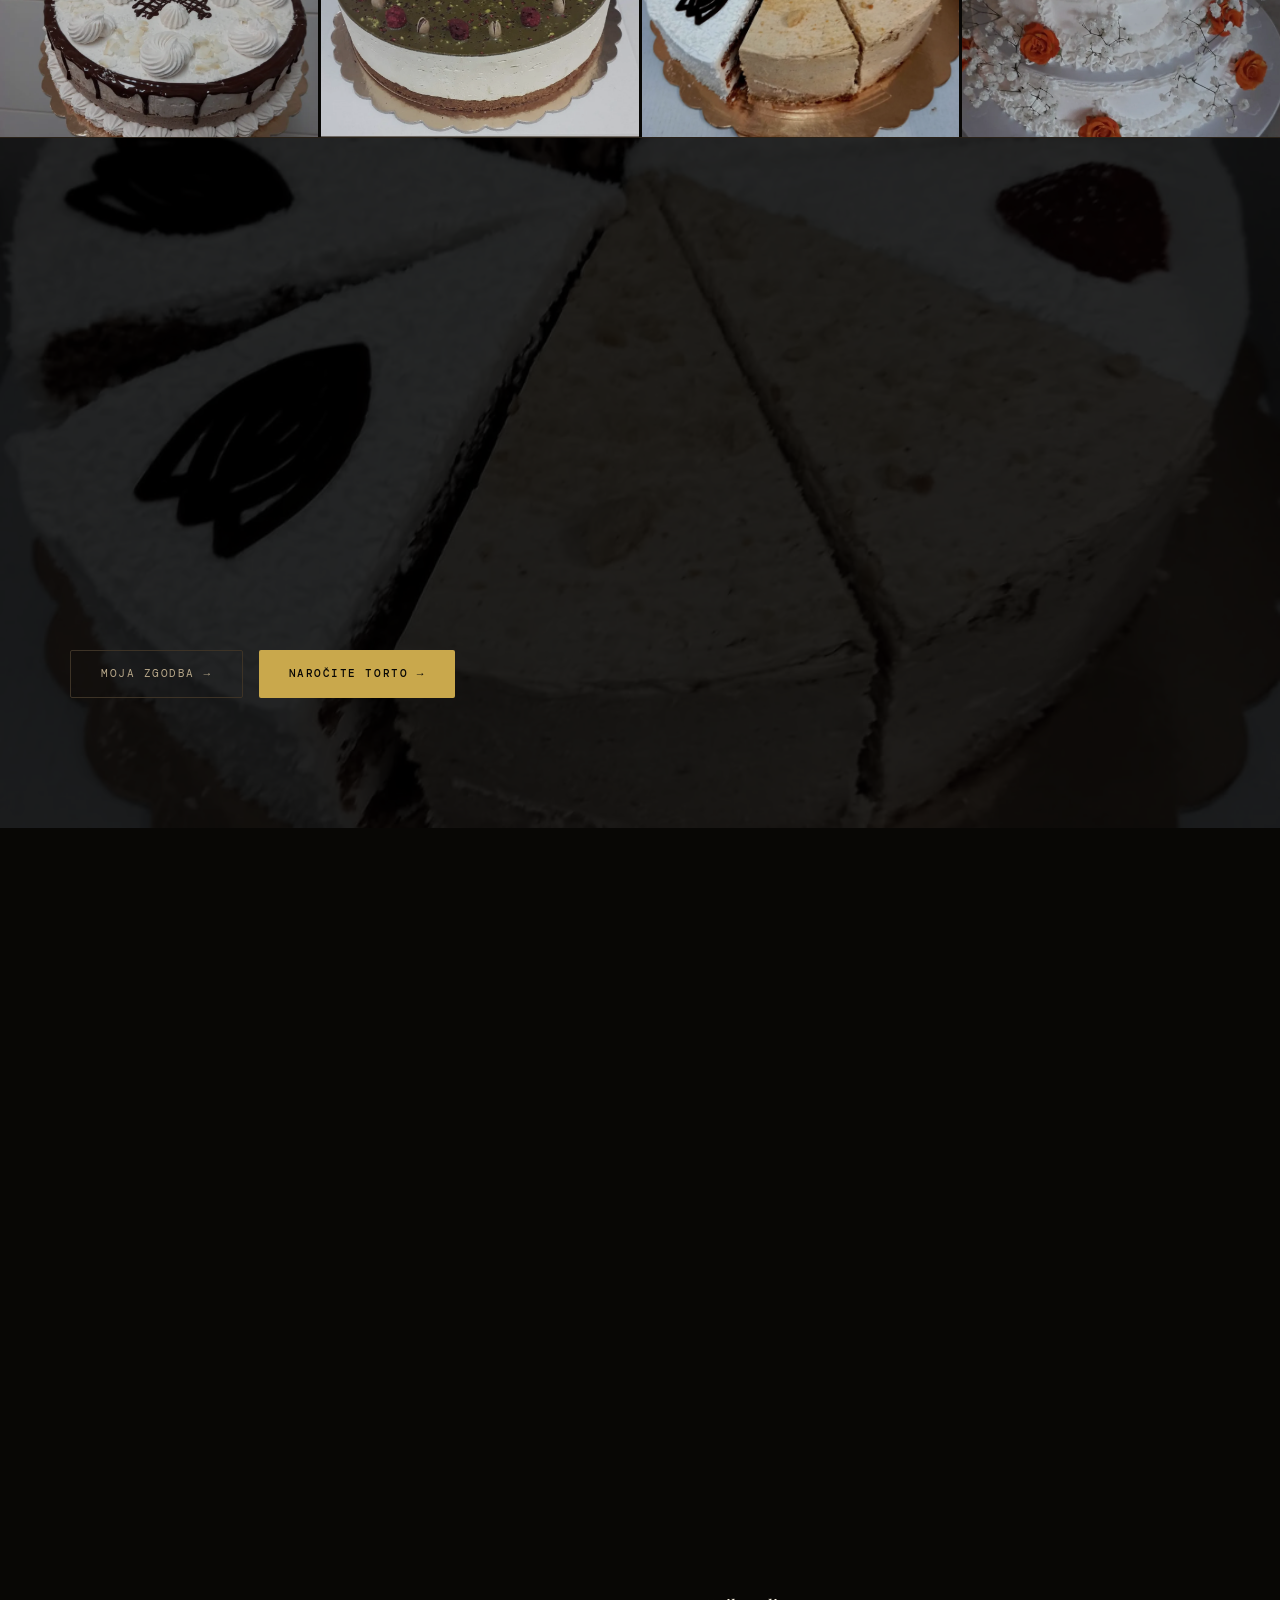
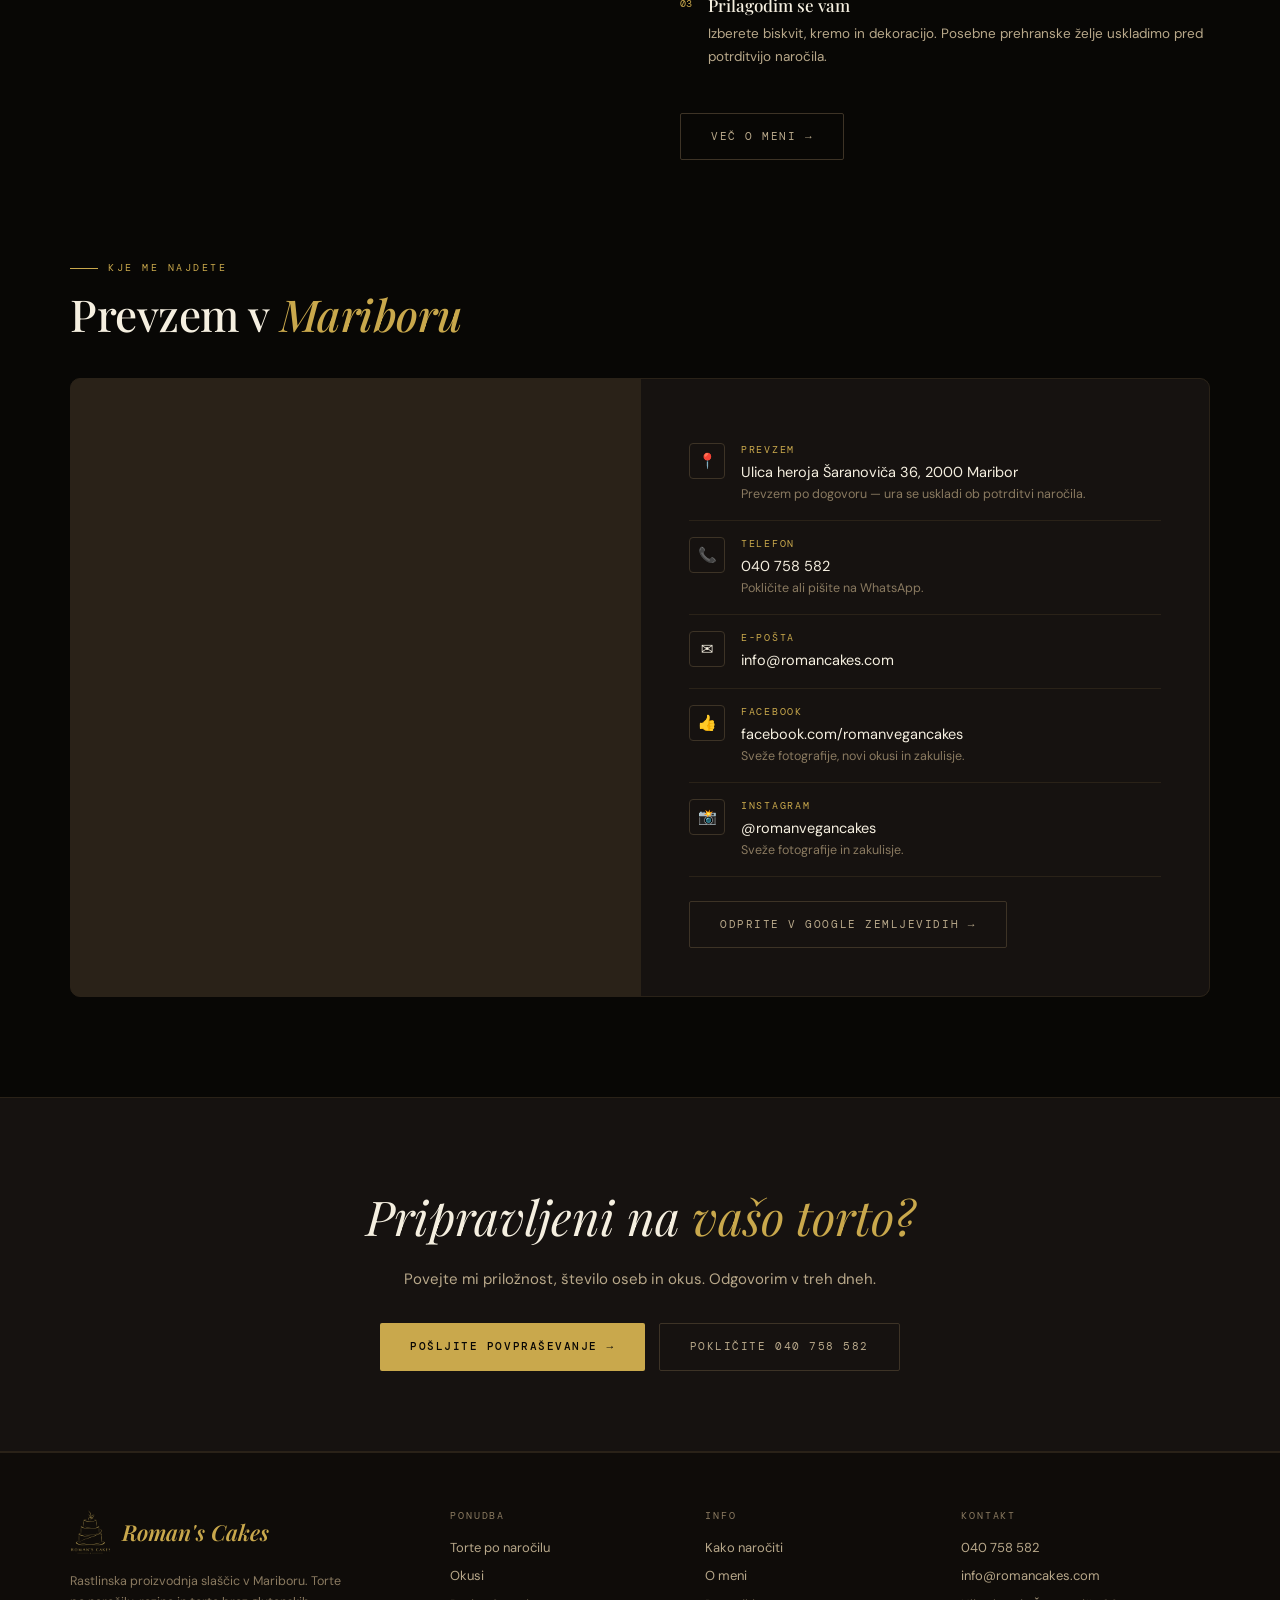
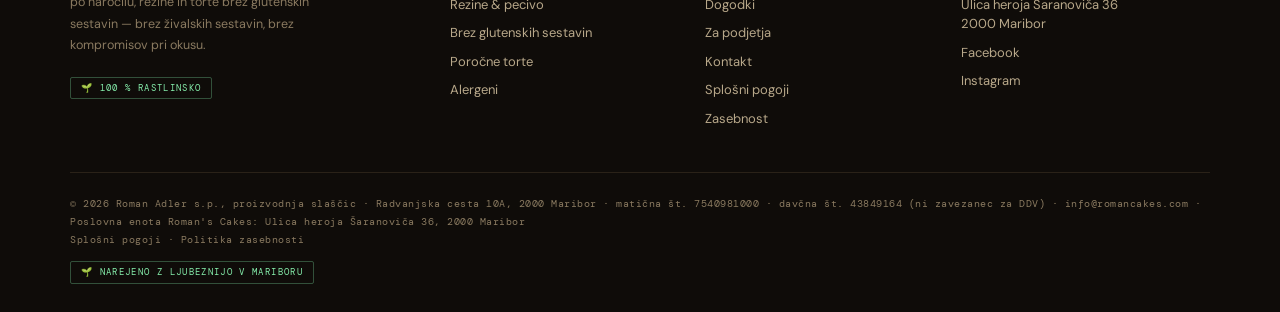
==== commit 484f4971: "﻿feat: dodaj vegan-confirm bar na domaco stran Izstopajoca vrstica pod strip-om odgovori na pogosto " ====
--- a/index.html
+++ b/index.html
@@ -121,6 +121,15 @@
 .loc-v{font-size:14.5px;color:var(--cream);line-height:1.5}
 .loc-v a:hover{color:var(--gold)}
 .loc-s{font-size:12.5px;color:var(--cream3)}
+/* VEGAN CONFIRM */
+.vc-bar{background:var(--bg1);border-top:1px solid var(--border);border-bottom:1px solid var(--border);padding:28px 0}
+.vc-inner{display:flex;align-items:center;gap:clamp(16px,4vw,56px);flex-wrap:wrap}
+.vc-pill{display:flex;align-items:center;gap:10px;background:rgba(201,168,76,.08);border:1px solid rgba(201,168,76,.22);border-radius:50px;padding:9px 18px;white-space:nowrap;flex-shrink:0}
+.vc-pill svg{flex-shrink:0}
+.vc-pill b{font-family:var(--fm);font-size:11px;letter-spacing:.12em;text-transform:uppercase;color:var(--gold)}
+.vc-text{font-size:14.5px;color:var(--cream2);line-height:1.6}
+.vc-text strong{color:var(--cream)}
+@media(max-width:600px){.vc-inner{flex-direction:column;align-items:flex-start;gap:14px}}
 /* FOTO BREAK */
 .foto-break{position:relative;height:clamp(260px,38vw,480px);overflow:hidden;border-top:1px solid var(--border);border-bottom:1px solid var(--border)}
 .foto-break img{position:absolute;inset:0;width:100%;height:100%;object-fit:cover;object-position:center;filter:brightness(.52) saturate(.85)}
@@ -256,6 +265,19 @@
   </div>
 </div>
 
+<!-- VEGAN CONFIRM -->
+<div class="vc-bar">
+  <div class="wrap">
+    <div class="vc-inner">
+      <div class="vc-pill">
+        <svg width="18" height="18" viewBox="0 0 18 18" fill="none" aria-hidden="true"><circle cx="9" cy="9" r="8.25" stroke="#c9a84c" stroke-width="1.2"/><path d="M5 9l3 3 5-5" stroke="#c9a84c" stroke-width="1.5" stroke-linecap="round" stroke-linejoin="round"/></svg>
+        <b>Brez jajc &amp; brez mleka</b>
+      </div>
+      <p class="vc-text"><strong>Da — vsaka torta je 100 % rastlinska.</strong> Niti kaplja mleka, niti eno jajce — in niste prvi, ki vprašate. Roman peče tako od leta 2013: z rastlinskimi masli, kremami na bazi kokosa in mandljev ter biskviti brez živalskih sestavin.</p>
+    </div>
+  </div>
+</div>
+
 <!-- MNENJA -->
 <section class="sec" id="mnenja" style="background:var(--bg1);border-top:1px solid var(--border)">
   <div class="wrap">
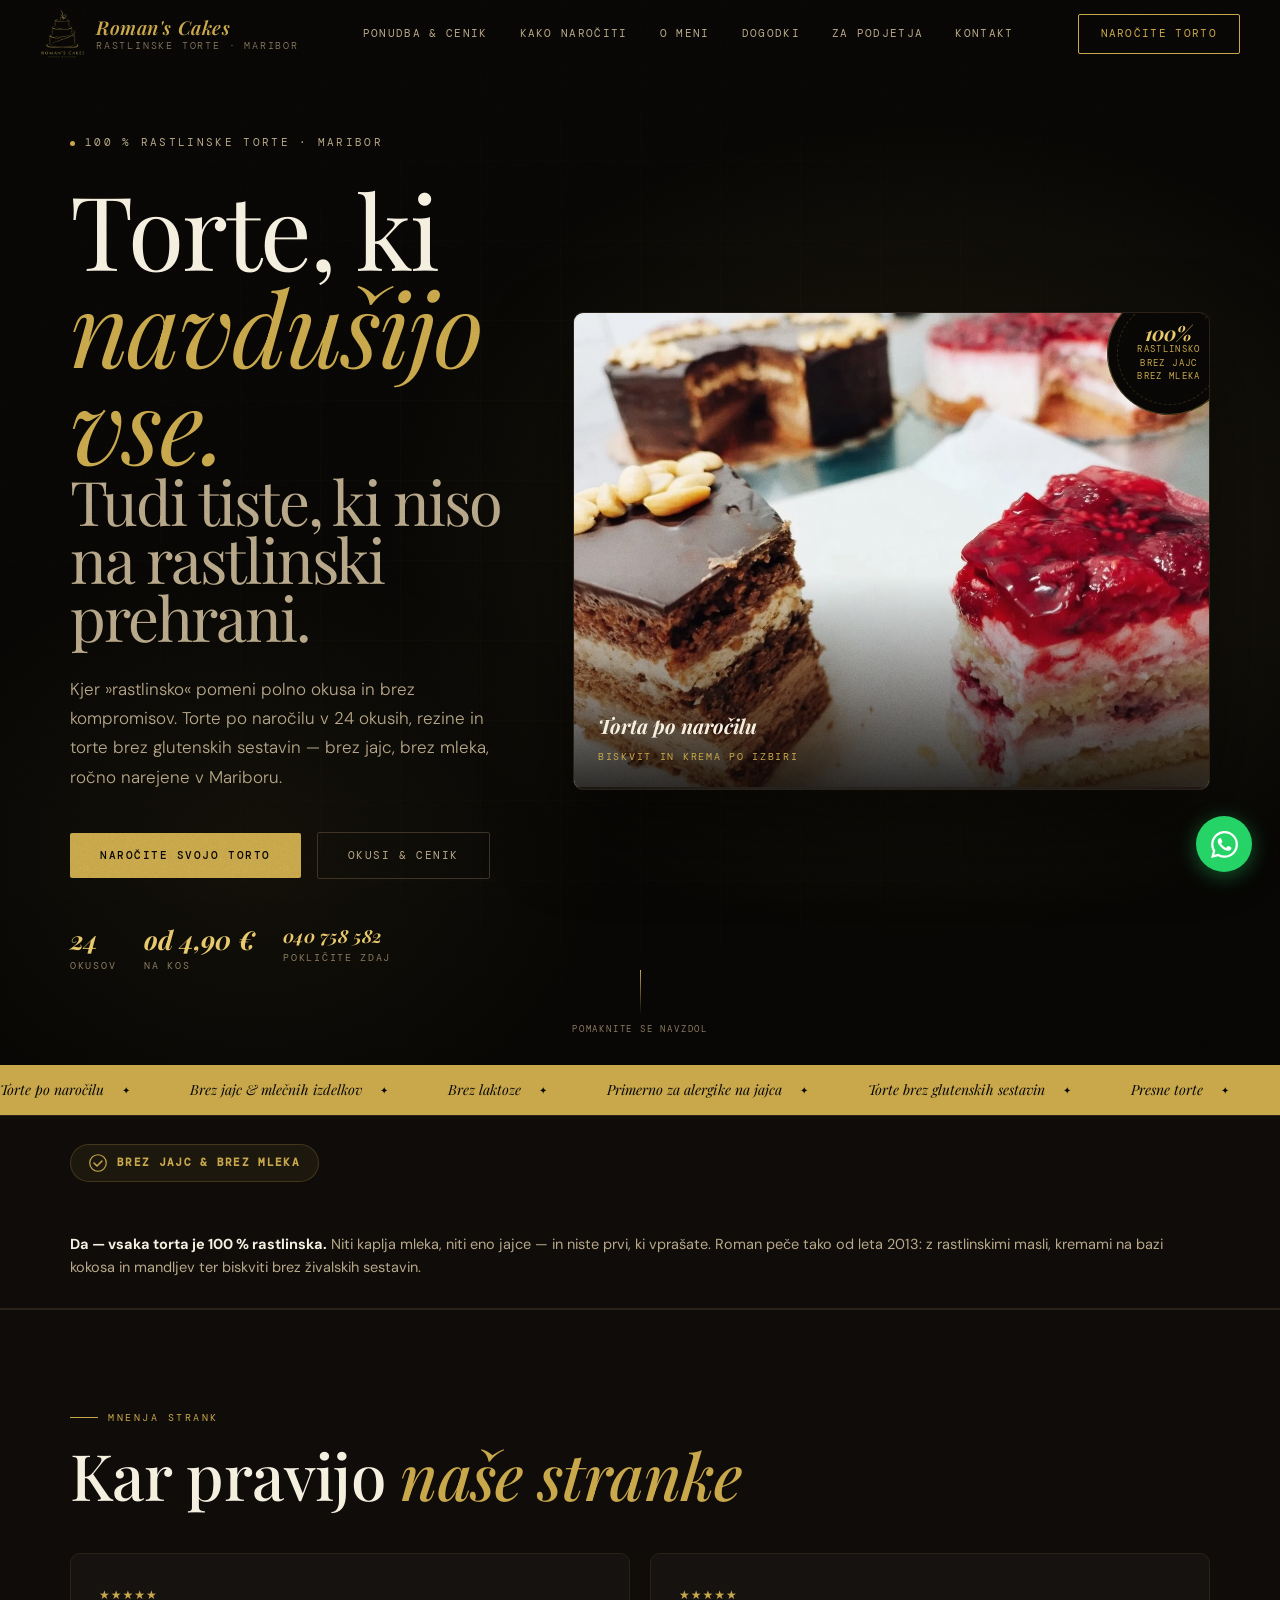
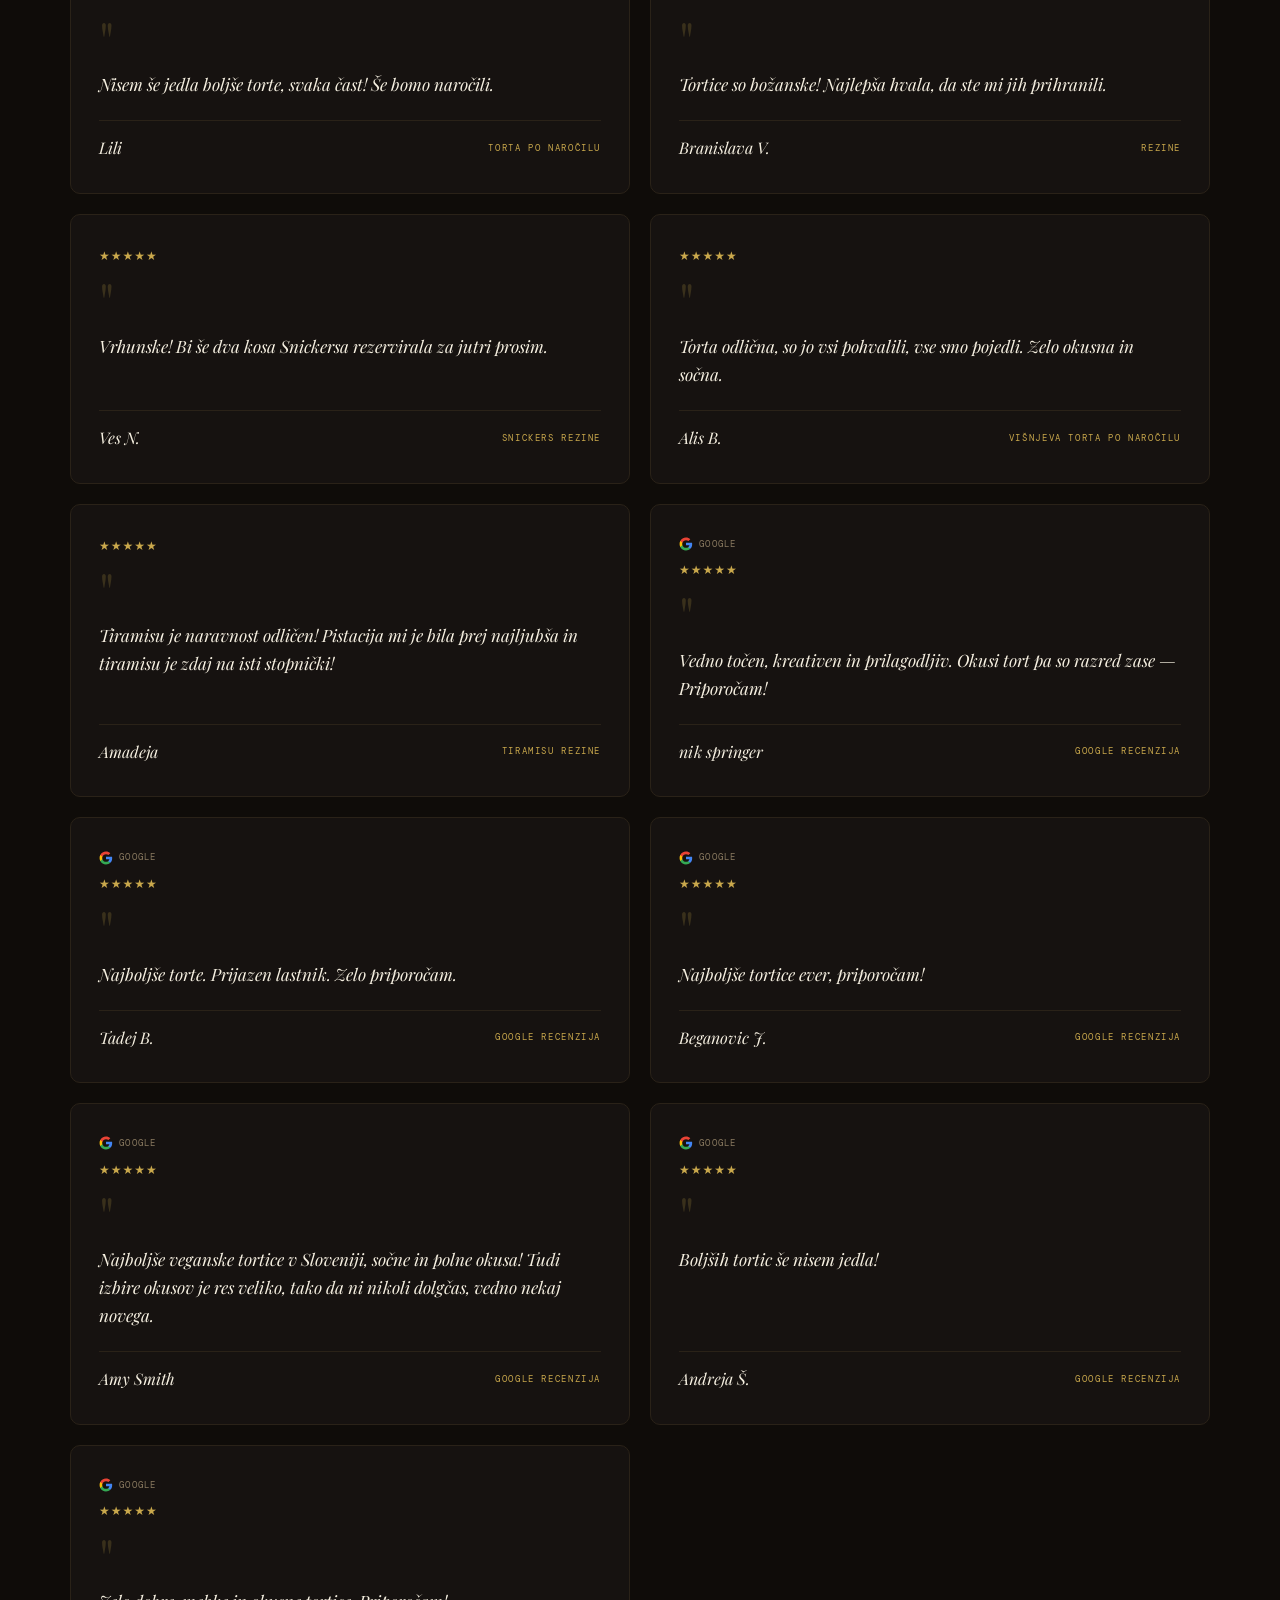
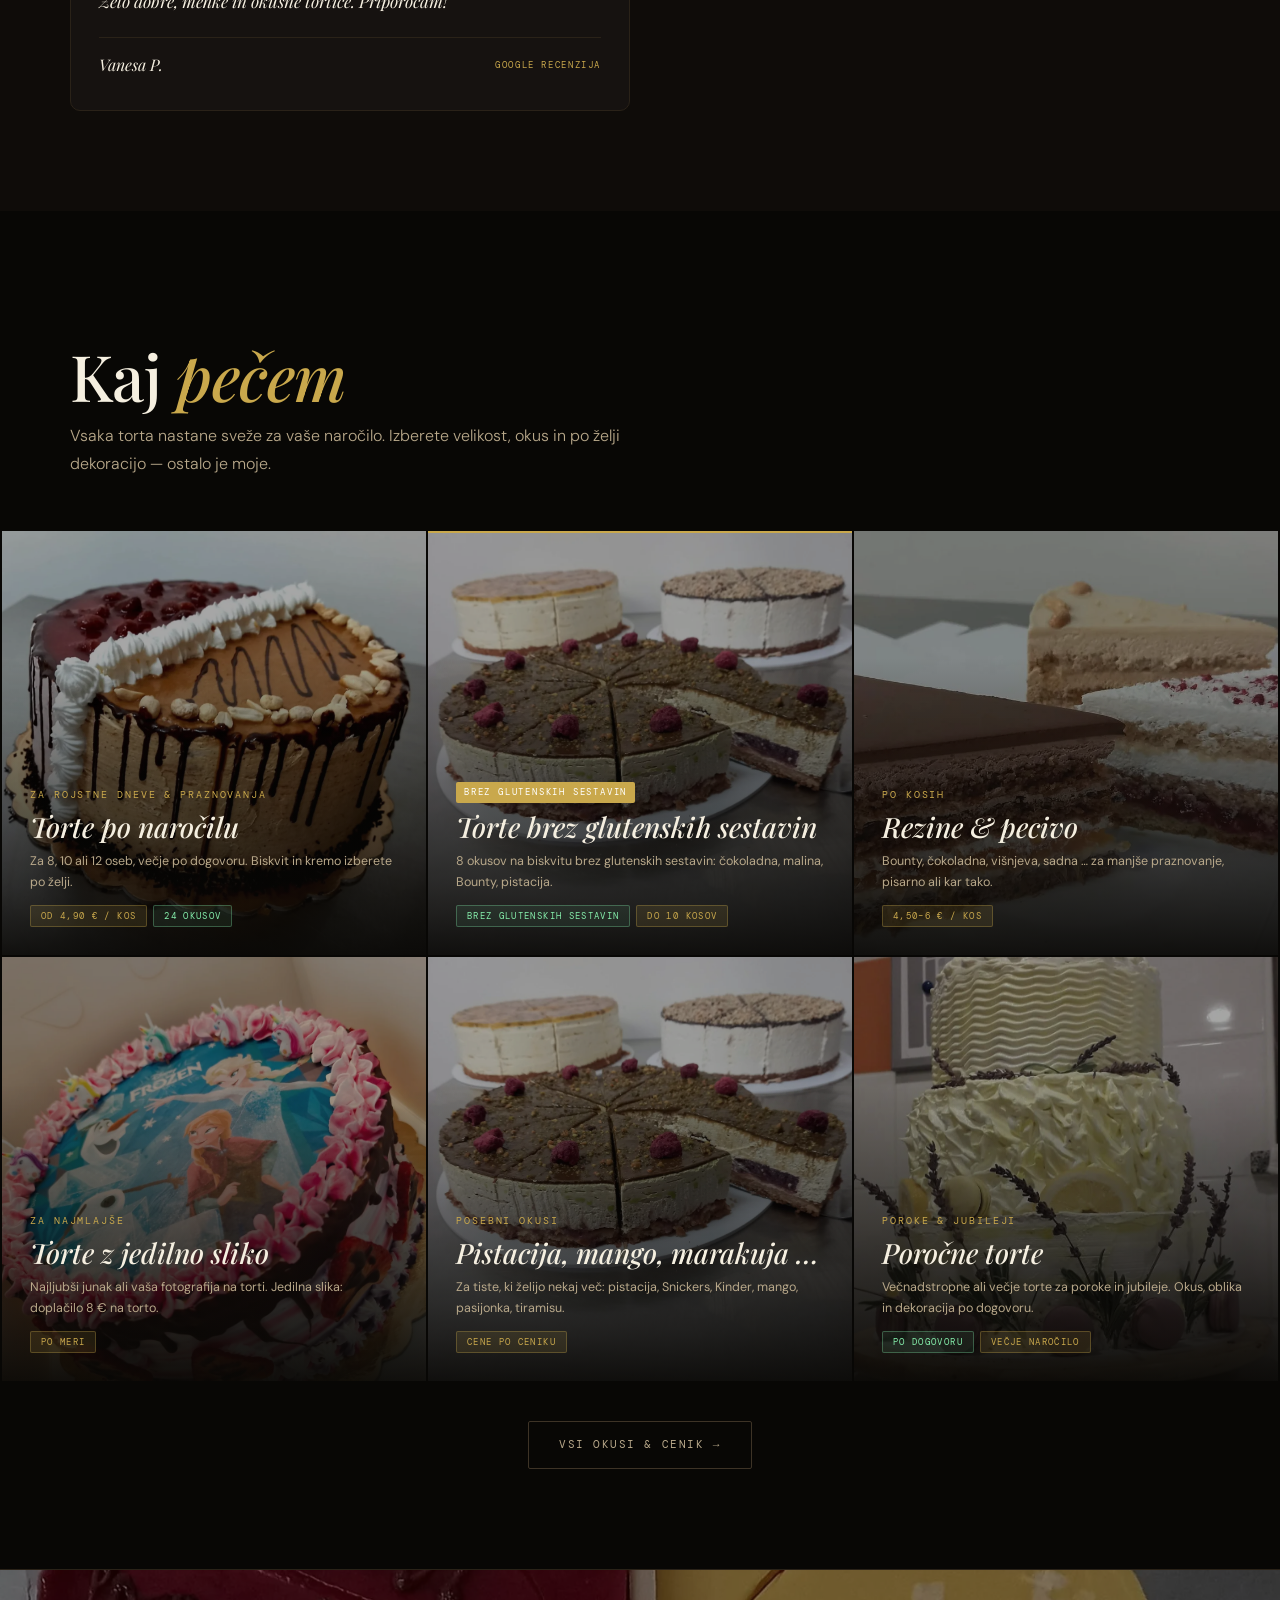
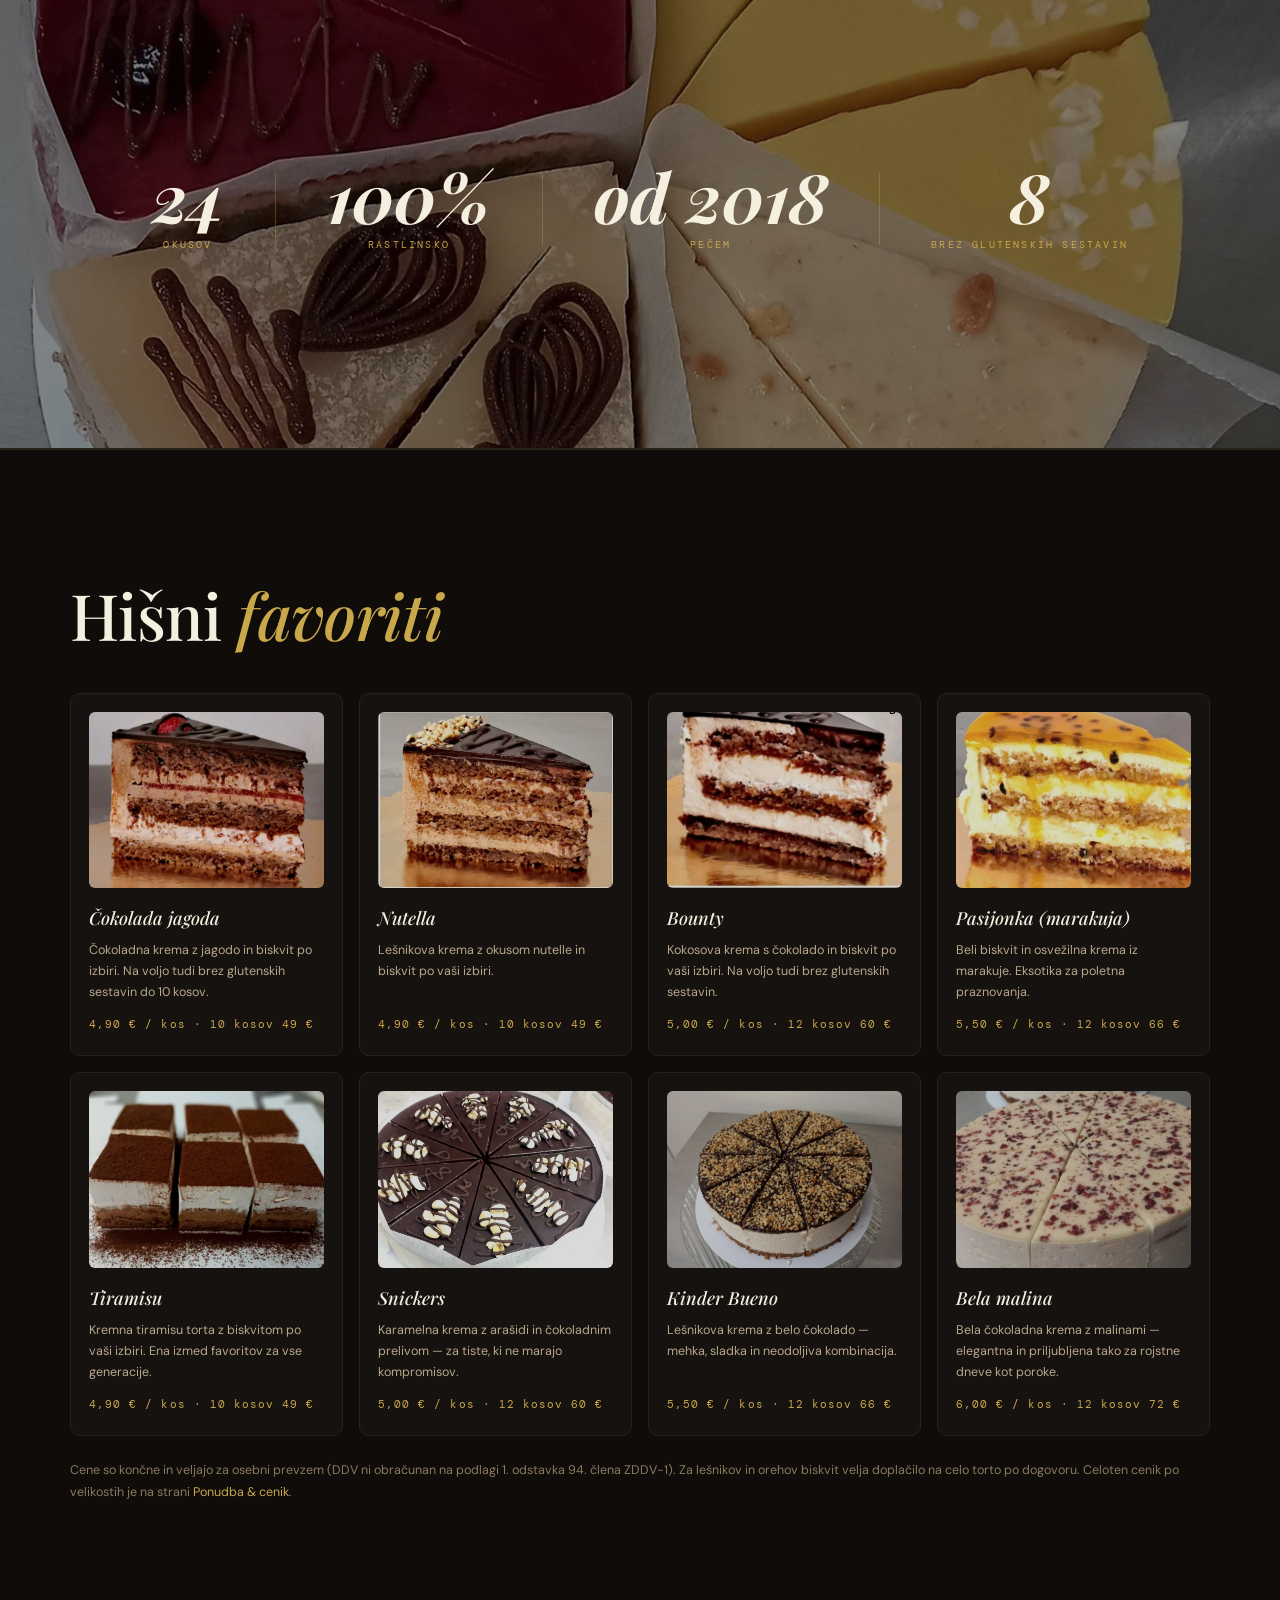
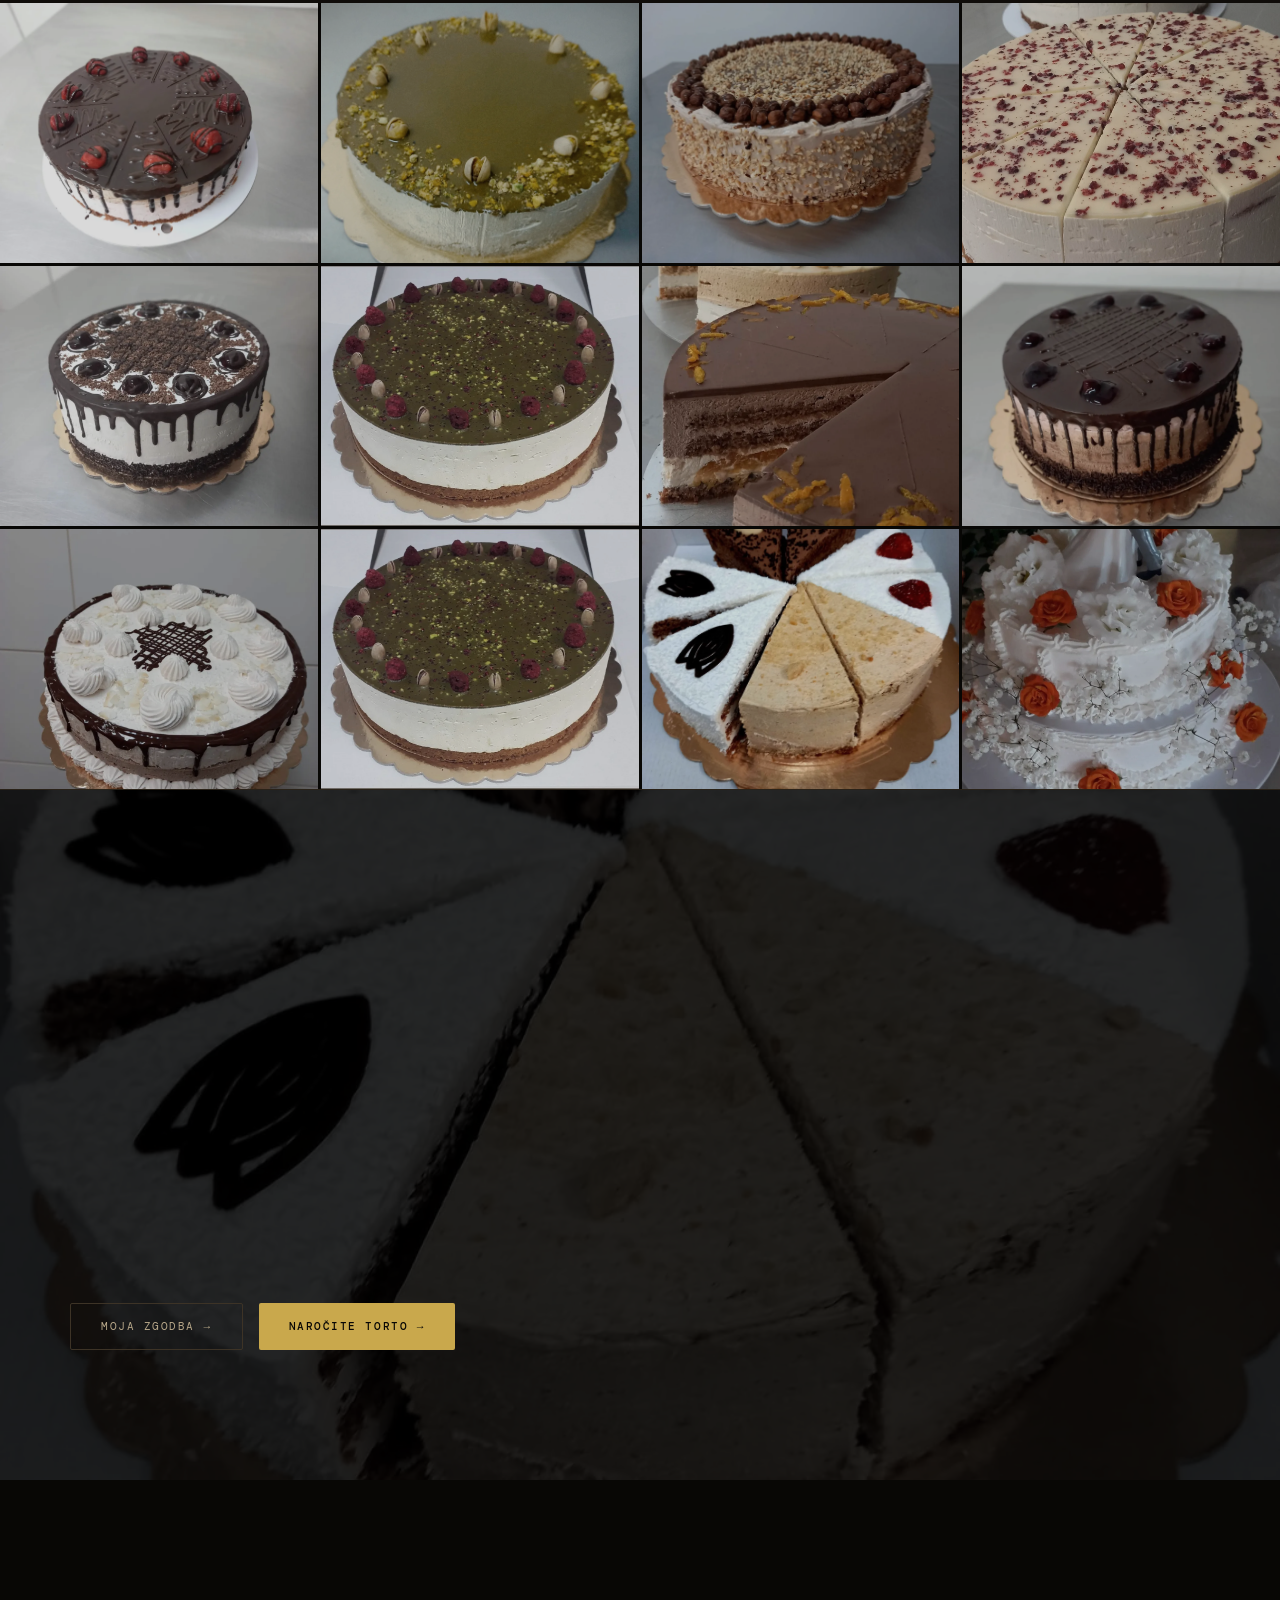
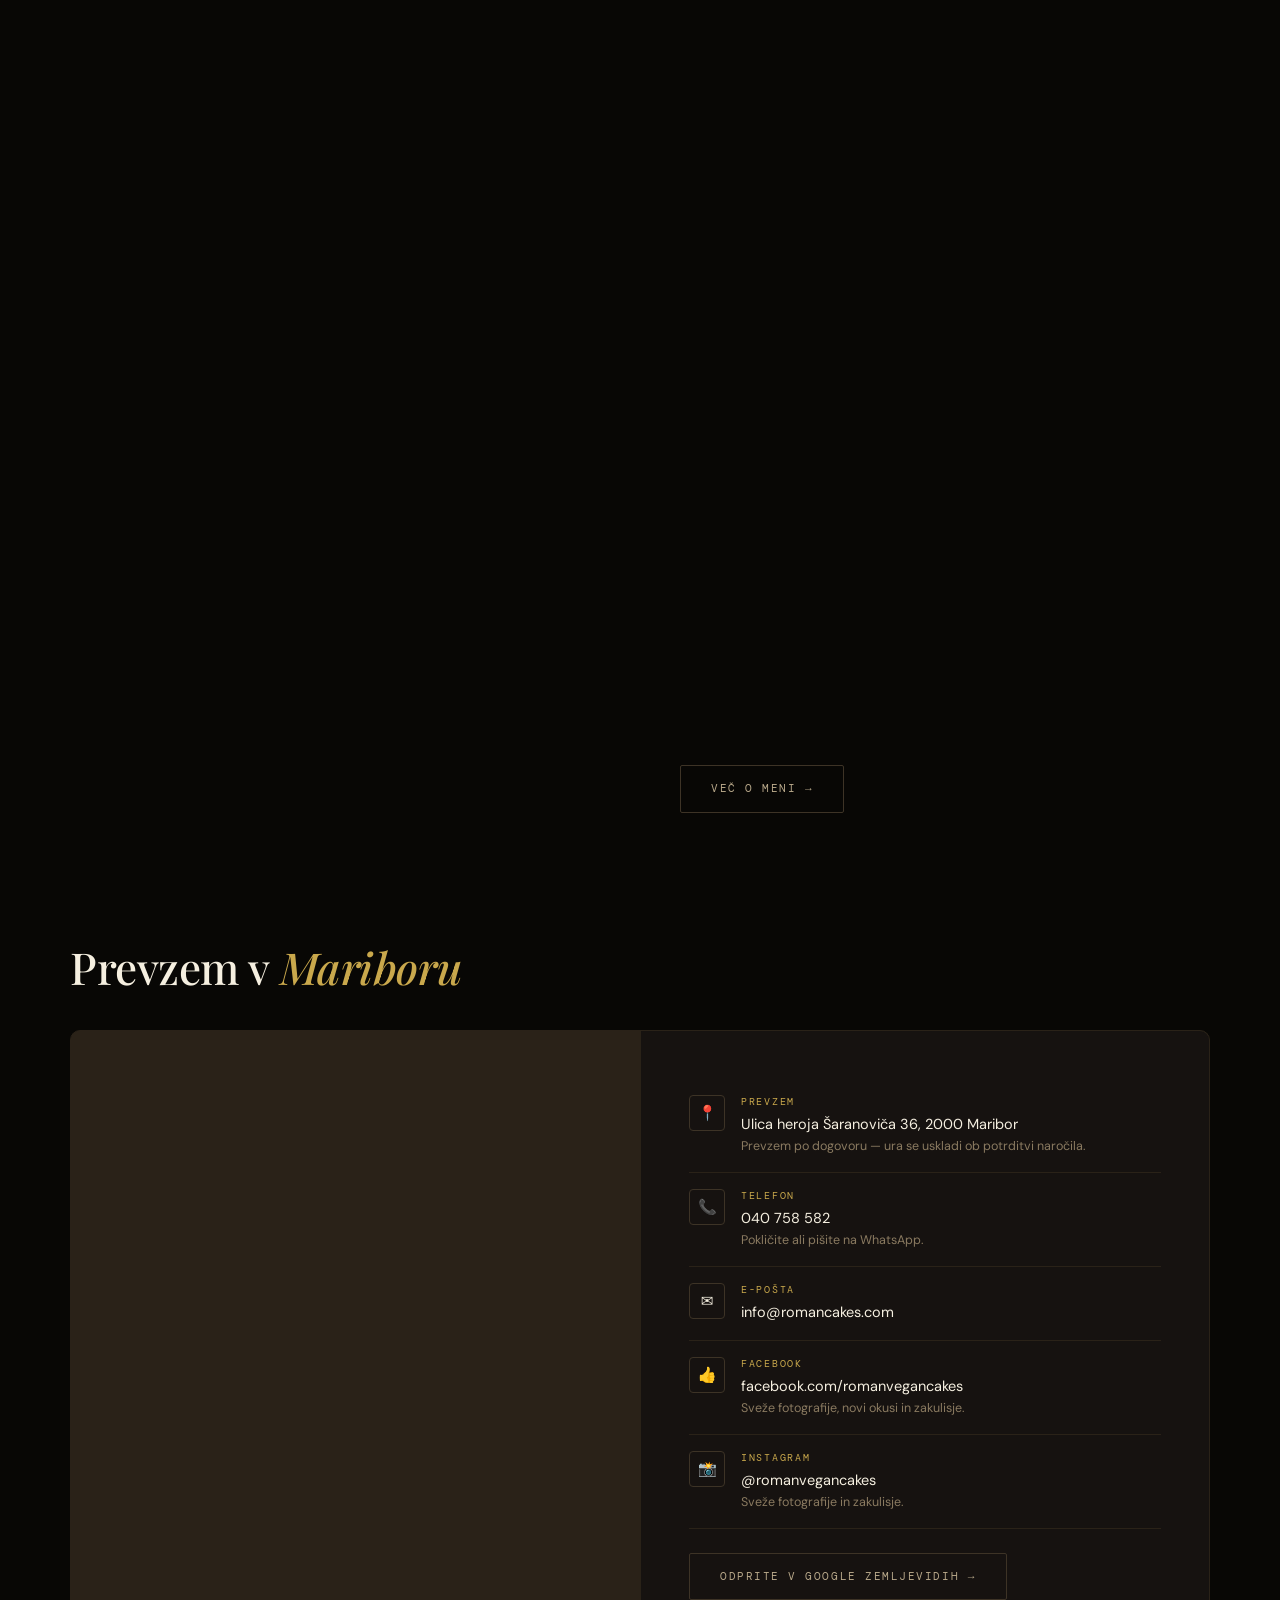
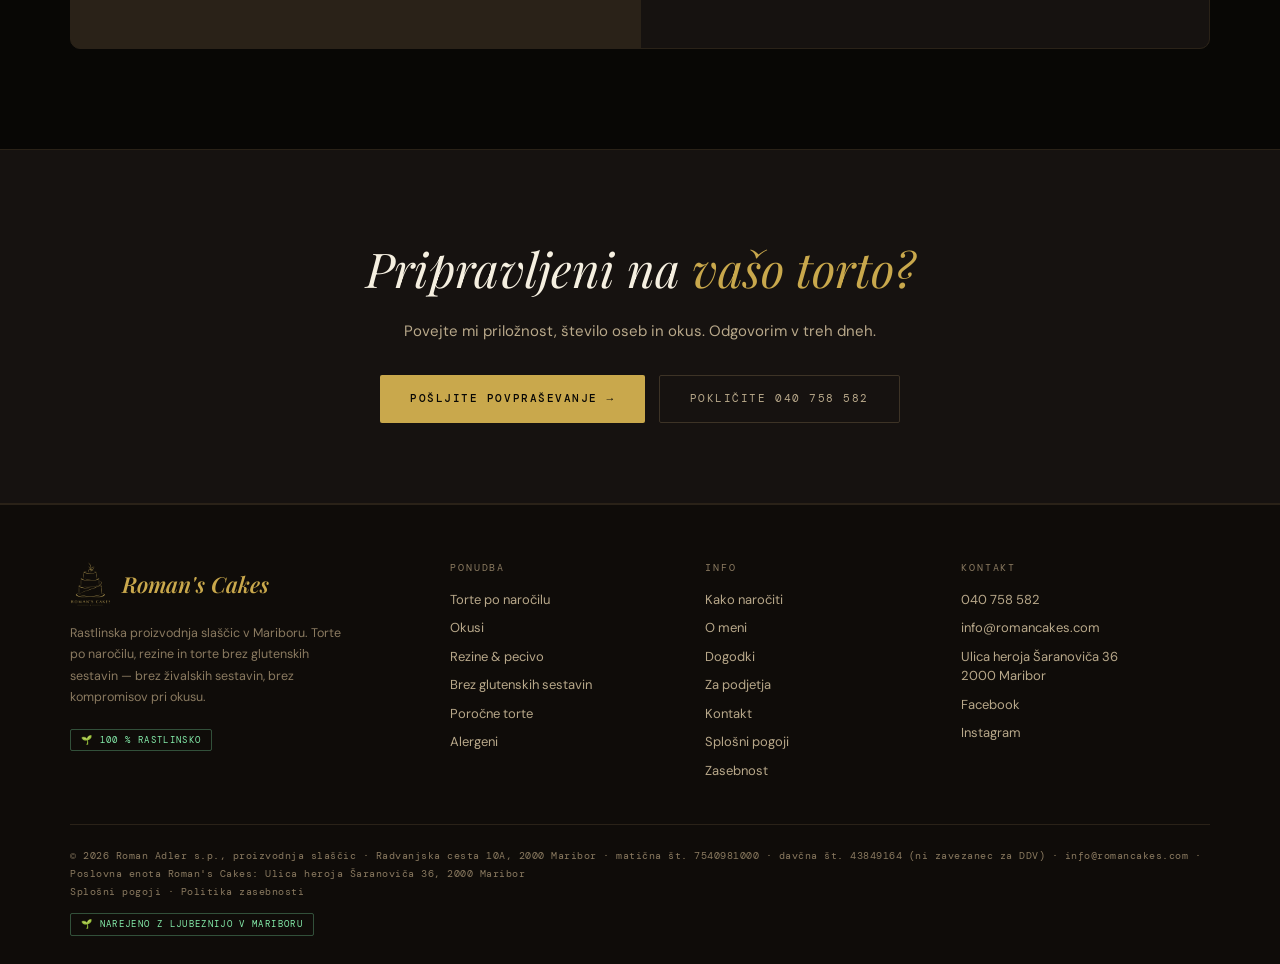
==== commit 3e68541b: "﻿feat: posodobi Google recenzije na domaci strani Dodane 3 nove recenzije iz novembra 2026: - Amy Sm" ====
--- a/index.html
+++ b/index.html
@@ -318,7 +318,7 @@
         <div class="rev-source"><svg viewBox="0 0 24 24" width="14" height="14" aria-label="Google"><path fill="#4285F4" d="M22.56 12.25c0-.78-.07-1.53-.2-2.25H12v4.26h5.92c-.26 1.37-1.04 2.53-2.21 3.31v2.77h3.57c2.08-1.92 3.28-4.74 3.28-8.09z"/><path fill="#34A853" d="M12 23c2.97 0 5.46-.98 7.28-2.66l-3.57-2.77c-.98.66-2.23 1.06-3.71 1.06-2.86 0-5.29-1.93-6.16-4.53H2.18v2.84C3.99 20.53 7.7 23 12 23z"/><path fill="#FBBC05" d="M5.84 14.09c-.22-.66-.35-1.36-.35-2.09s.13-1.43.35-2.09V7.07H2.18C1.43 8.55 1 10.22 1 12s.43 3.45 1.18 4.93l3.66-2.84z"/><path fill="#EA4335" d="M12 5.38c1.62 0 3.06.56 4.21 1.64l3.15-3.15C17.45 2.09 14.97 1 12 1 7.7 1 3.99 3.47 2.18 7.07l3.66 2.84c.87-2.6 3.3-4.53 6.16-4.53z"/></svg><span>Google</span></div>
         <div class="rev-stars">★★★★★</div>
         <div class="rev-open">"</div>
-        <p class="rev-q">Vedno točen, kreativen in prilagodljiv. Okusi tort pa so razred zase.</p>
+        <p class="rev-q">Vedno točen, kreativen in prilagodljiv. Okusi tort pa so razred zase — Priporočam!</p>
         <div class="rev-who"><span class="rev-name">nik springer</span><span class="rev-occ">Google recenzija</span></div>
       </div>
       <div class="rev-card rv rev-card--google" data-d="240">
@@ -334,6 +334,27 @@
         <div class="rev-open">"</div>
         <p class="rev-q">Najboljše tortice ever, priporočam!</p>
         <div class="rev-who"><span class="rev-name">Beganovic J.</span><span class="rev-occ">Google recenzija</span></div>
+      </div>
+      <div class="rev-card rv rev-card--google" data-d="80">
+        <div class="rev-source"><svg viewBox="0 0 24 24" width="14" height="14" aria-label="Google"><path fill="#4285F4" d="M22.56 12.25c0-.78-.07-1.53-.2-2.25H12v4.26h5.92c-.26 1.37-1.04 2.53-2.21 3.31v2.77h3.57c2.08-1.92 3.28-4.74 3.28-8.09z"/><path fill="#34A853" d="M12 23c2.97 0 5.46-.98 7.28-2.66l-3.57-2.77c-.98.66-2.23 1.06-3.71 1.06-2.86 0-5.29-1.93-6.16-4.53H2.18v2.84C3.99 20.53 7.7 23 12 23z"/><path fill="#FBBC05" d="M5.84 14.09c-.22-.66-.35-1.36-.35-2.09s.13-1.43.35-2.09V7.07H2.18C1.43 8.55 1 10.22 1 12s.43 3.45 1.18 4.93l3.66-2.84z"/><path fill="#EA4335" d="M12 5.38c1.62 0 3.06.56 4.21 1.64l3.15-3.15C17.45 2.09 14.97 1 12 1 7.7 1 3.99 3.47 2.18 7.07l3.66 2.84c.87-2.6 3.3-4.53 6.16-4.53z"/></svg><span>Google</span></div>
+        <div class="rev-stars">★★★★★</div>
+        <div class="rev-open">"</div>
+        <p class="rev-q">Najboljše veganske tortice v Sloveniji, sočne in polne okusa! Tudi izbire okusov je res veliko, tako da ni nikoli dolgčas, vedno nekaj novega.</p>
+        <div class="rev-who"><span class="rev-name">Amy Smith</span><span class="rev-occ">Google recenzija</span></div>
+      </div>
+      <div class="rev-card rv rev-card--google" data-d="160">
+        <div class="rev-source"><svg viewBox="0 0 24 24" width="14" height="14" aria-label="Google"><path fill="#4285F4" d="M22.56 12.25c0-.78-.07-1.53-.2-2.25H12v4.26h5.92c-.26 1.37-1.04 2.53-2.21 3.31v2.77h3.57c2.08-1.92 3.28-4.74 3.28-8.09z"/><path fill="#34A853" d="M12 23c2.97 0 5.46-.98 7.28-2.66l-3.57-2.77c-.98.66-2.23 1.06-3.71 1.06-2.86 0-5.29-1.93-6.16-4.53H2.18v2.84C3.99 20.53 7.7 23 12 23z"/><path fill="#FBBC05" d="M5.84 14.09c-.22-.66-.35-1.36-.35-2.09s.13-1.43.35-2.09V7.07H2.18C1.43 8.55 1 10.22 1 12s.43 3.45 1.18 4.93l3.66-2.84z"/><path fill="#EA4335" d="M12 5.38c1.62 0 3.06.56 4.21 1.64l3.15-3.15C17.45 2.09 14.97 1 12 1 7.7 1 3.99 3.47 2.18 7.07l3.66 2.84c.87-2.6 3.3-4.53 6.16-4.53z"/></svg><span>Google</span></div>
+        <div class="rev-stars">★★★★★</div>
+        <div class="rev-open">"</div>
+        <p class="rev-q">Boljših tortic še nisem jedla!</p>
+        <div class="rev-who"><span class="rev-name">Andreja Š.</span><span class="rev-occ">Google recenzija</span></div>
+      </div>
+      <div class="rev-card rv rev-card--google" data-d="240">
+        <div class="rev-source"><svg viewBox="0 0 24 24" width="14" height="14" aria-label="Google"><path fill="#4285F4" d="M22.56 12.25c0-.78-.07-1.53-.2-2.25H12v4.26h5.92c-.26 1.37-1.04 2.53-2.21 3.31v2.77h3.57c2.08-1.92 3.28-4.74 3.28-8.09z"/><path fill="#34A853" d="M12 23c2.97 0 5.46-.98 7.28-2.66l-3.57-2.77c-.98.66-2.23 1.06-3.71 1.06-2.86 0-5.29-1.93-6.16-4.53H2.18v2.84C3.99 20.53 7.7 23 12 23z"/><path fill="#FBBC05" d="M5.84 14.09c-.22-.66-.35-1.36-.35-2.09s.13-1.43.35-2.09V7.07H2.18C1.43 8.55 1 10.22 1 12s.43 3.45 1.18 4.93l3.66-2.84z"/><path fill="#EA4335" d="M12 5.38c1.62 0 3.06.56 4.21 1.64l3.15-3.15C17.45 2.09 14.97 1 12 1 7.7 1 3.99 3.47 2.18 7.07l3.66 2.84c.87-2.6 3.3-4.53 6.16-4.53z"/></svg><span>Google</span></div>
+        <div class="rev-stars">★★★★★</div>
+        <div class="rev-open">"</div>
+        <p class="rev-q">Zelo dobre, mehke in okusne tortice. Priporočam!</p>
+        <div class="rev-who"><span class="rev-name">Vanesa P.</span><span class="rev-occ">Google recenzija</span></div>
       </div>
     </div>
   </div>
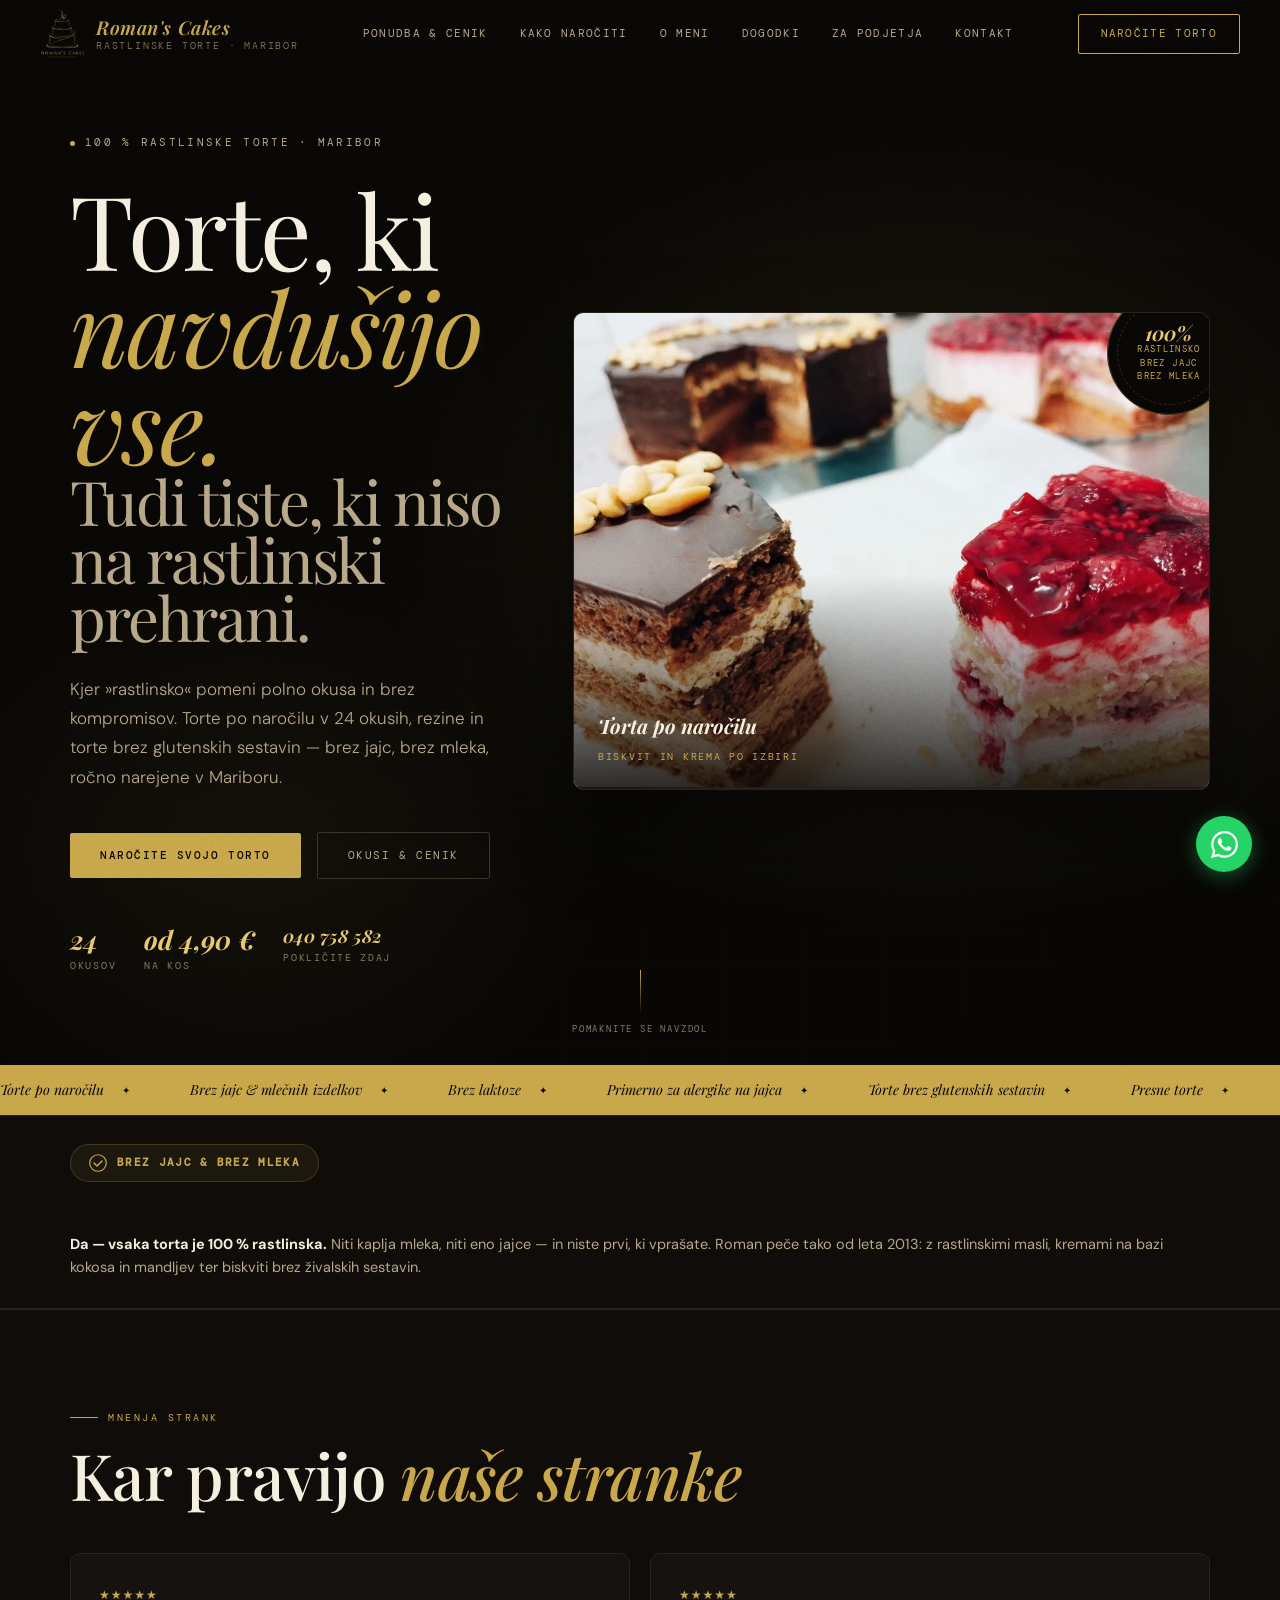
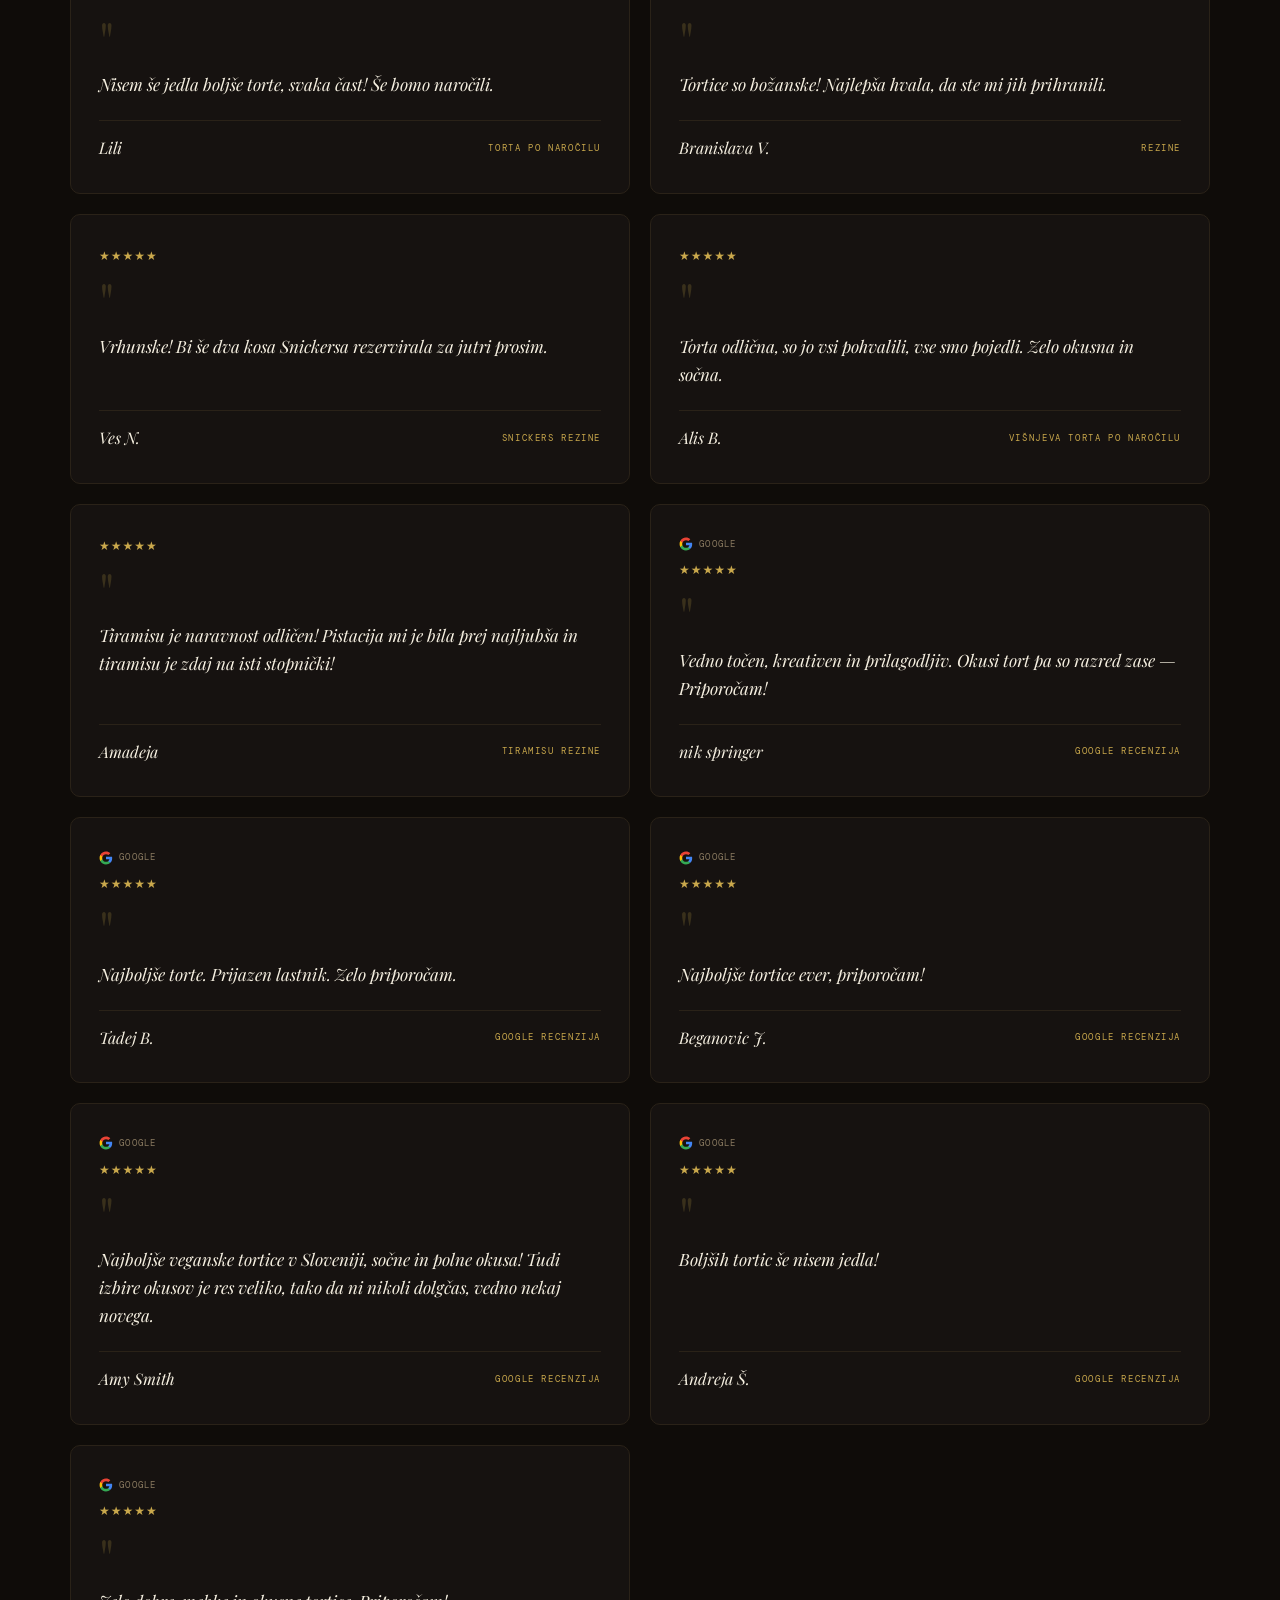
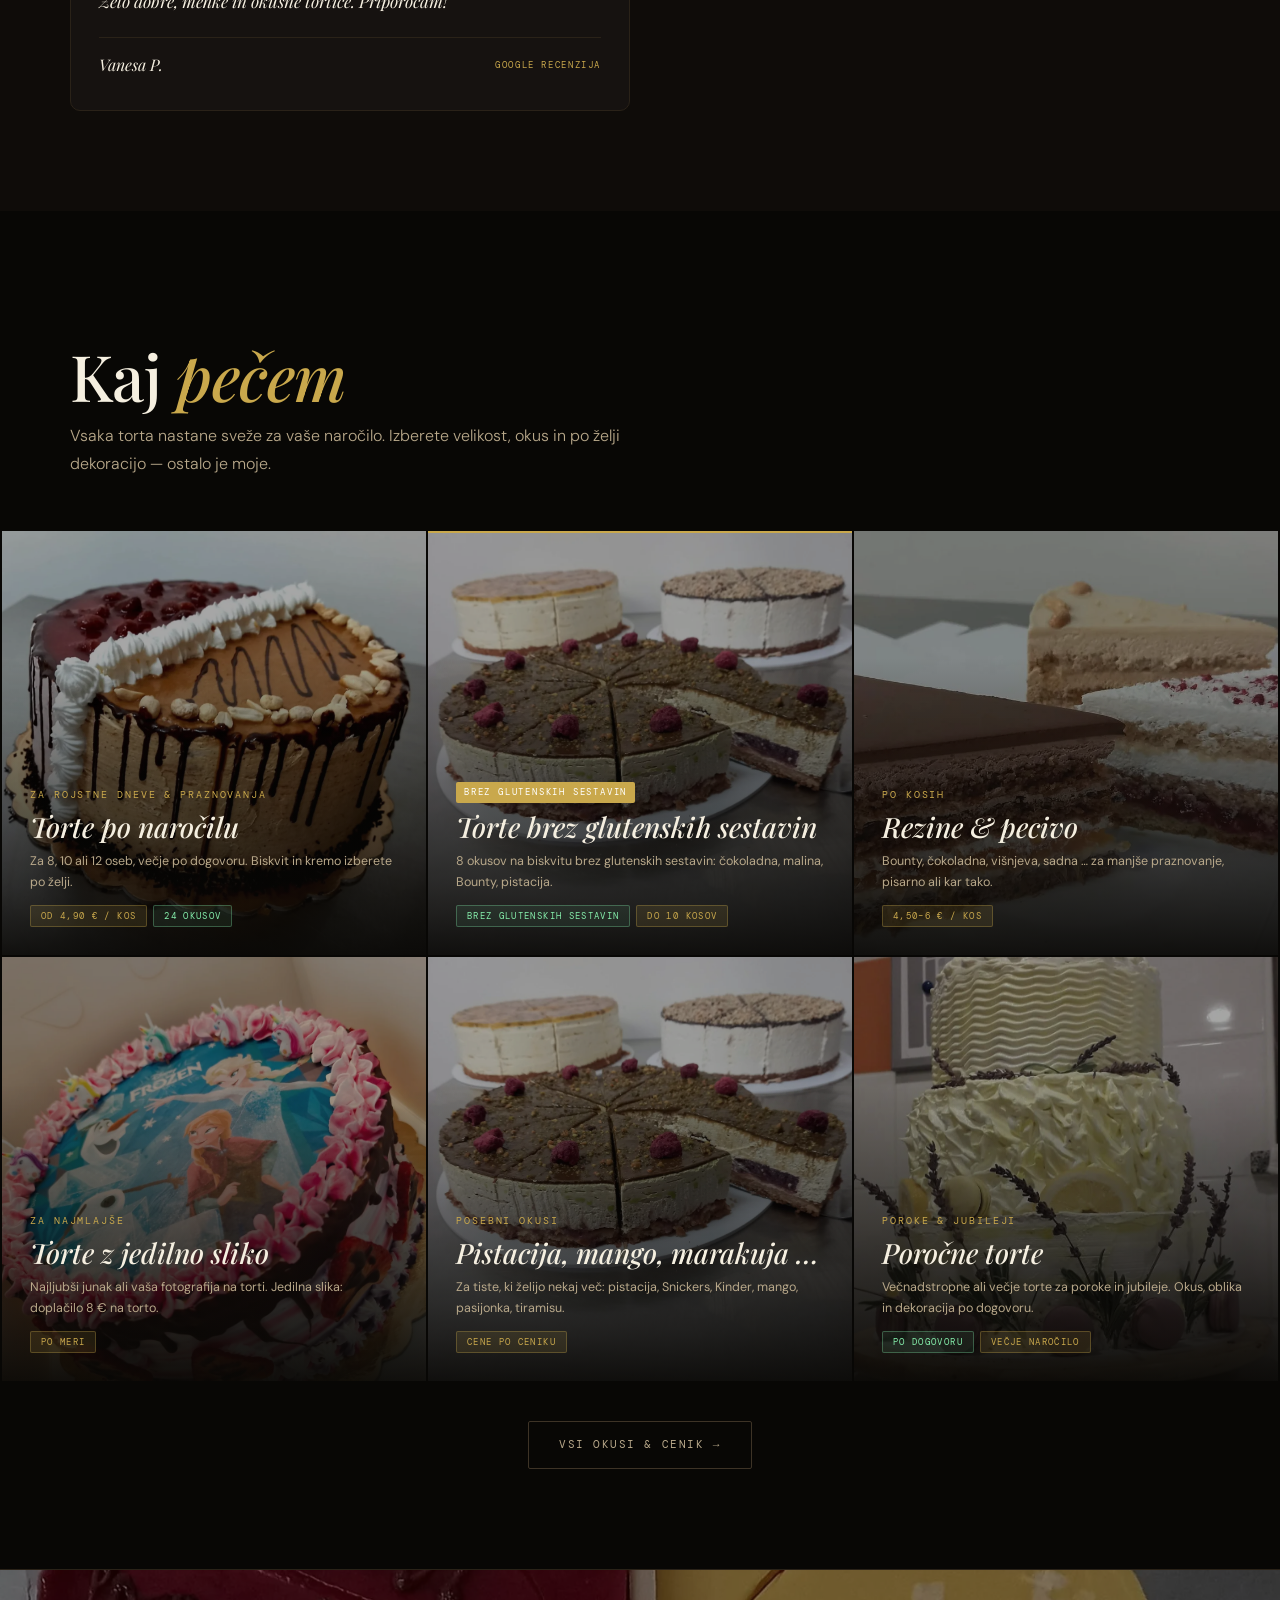
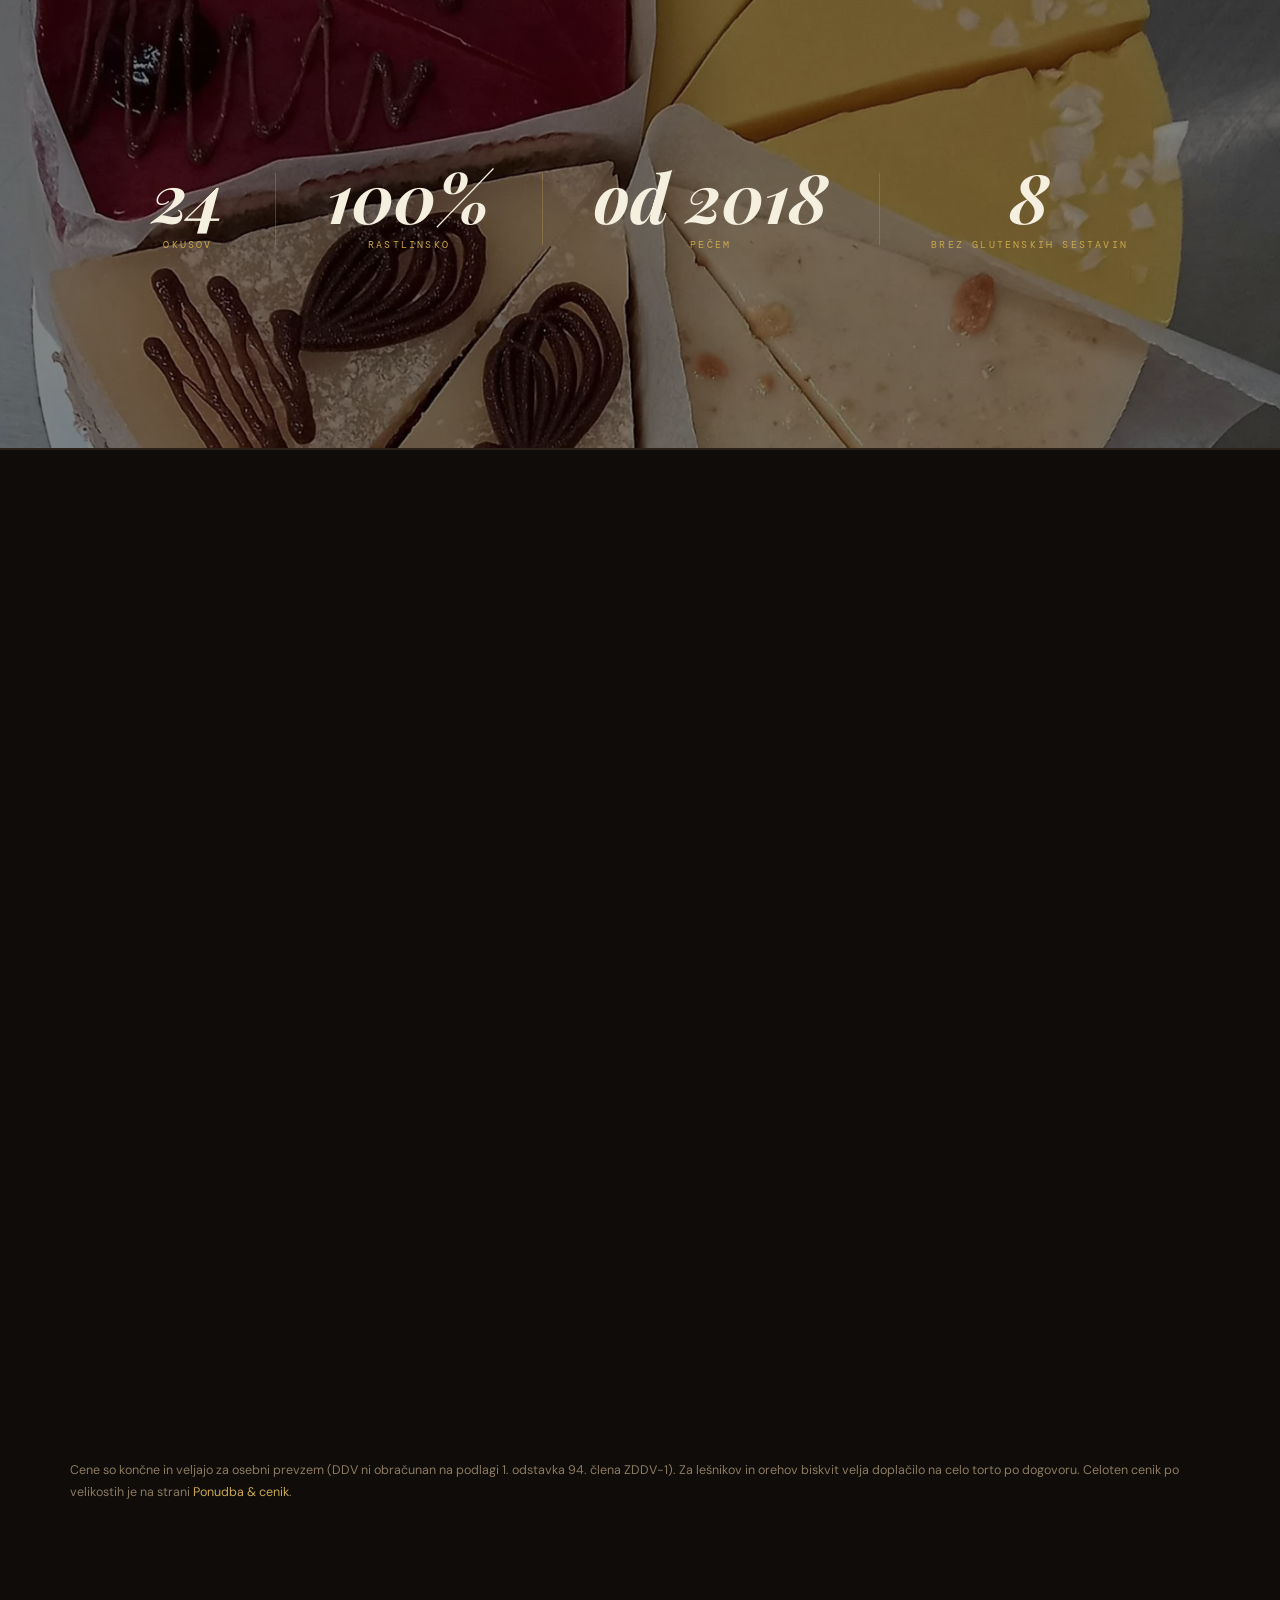
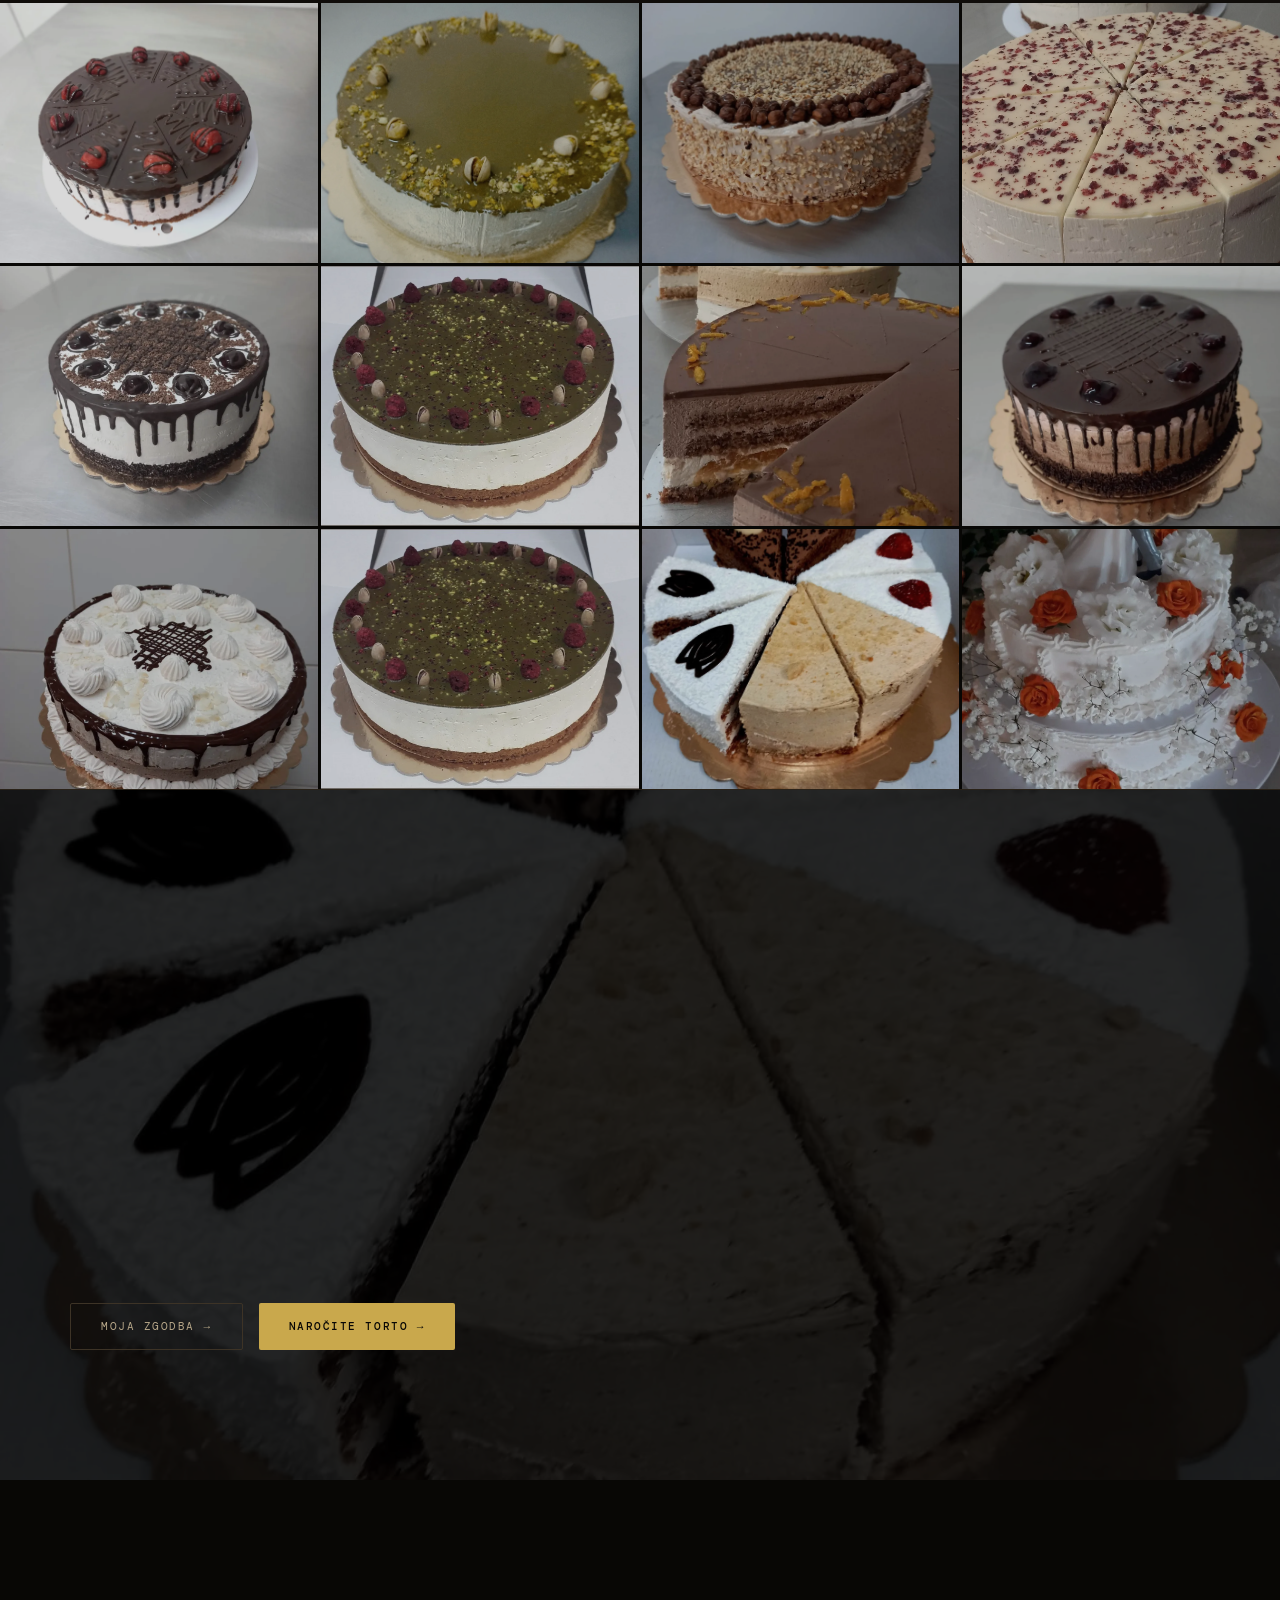
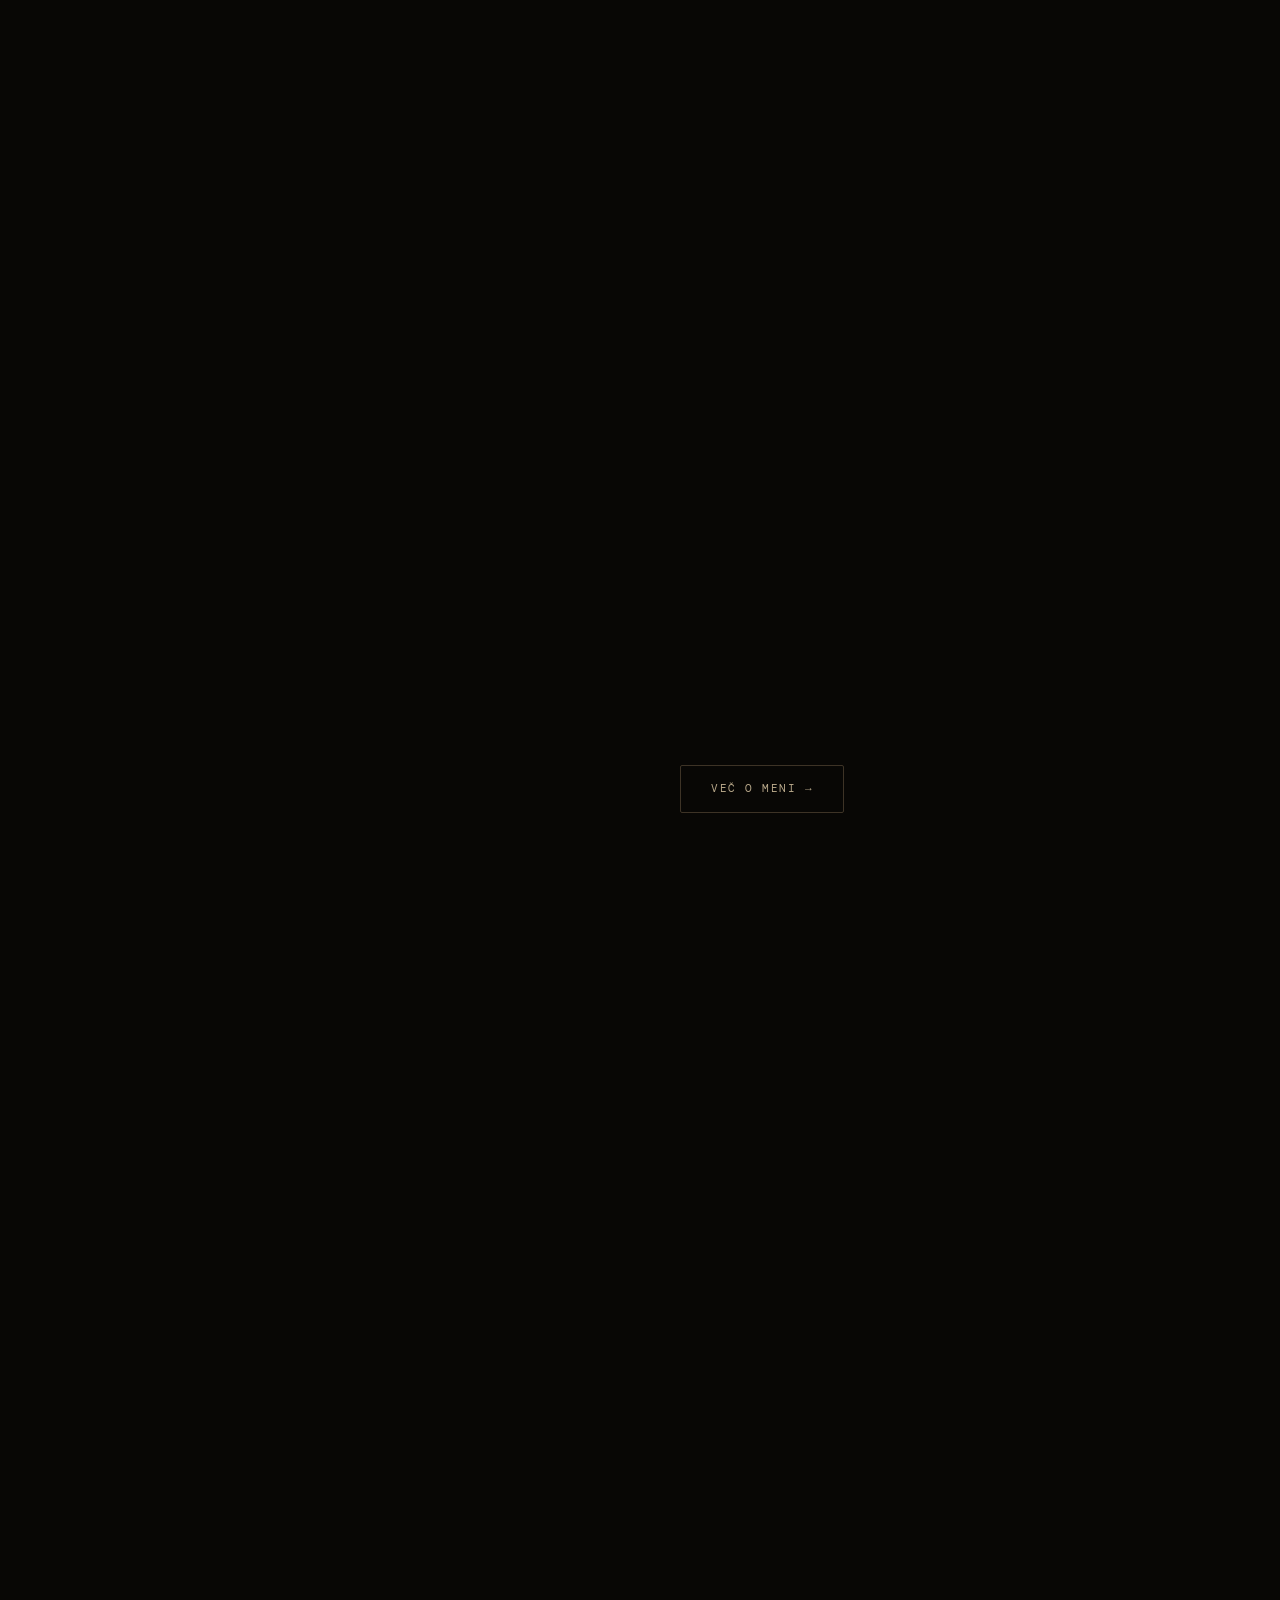
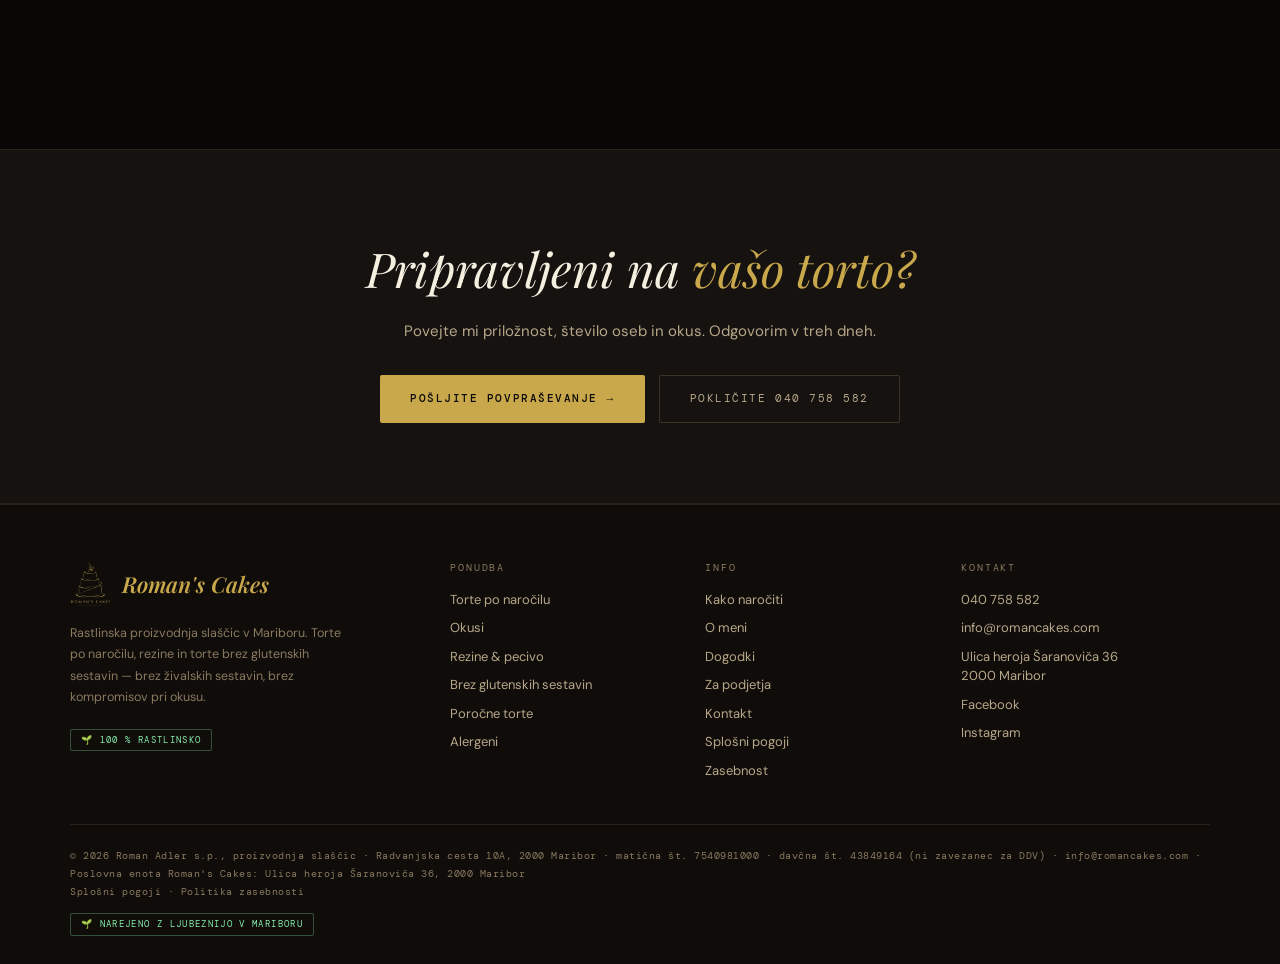
==== commit db12d3cf: "fix: odstrani "veganske rastlinske" iz naslovov in og meta oznak Naslov domače strani in og:title/og" ====
--- a/index.html
+++ b/index.html
@@ -4,10 +4,10 @@
 <meta charset="UTF-8">
 <meta name="viewport" content="width=device-width, initial-scale=1.0">
 <meta name="google-site-verification" content="1FsHMbYHCQJj1VBNVwYSedcRB2E6klUe1NIwPxOOhmo">
-<title>Roman's Cakes — Veganske rastlinske torte po naročilu, Maribor</title>
+<title>Roman's Cakes — Torte po naročilu, Maribor</title>
 <meta name="description" content="Roman's Cakes — veganske torte po naročilu v Mariboru. 24 okusov, brez jajc, brez mleka, brez laktoze. Torte brez glutenskih sestavin. Rastlinska slaščičarna, ročno narejeno.">
-<meta property="og:title" content="Roman's Cakes — Veganske rastlinske torte po naročilu, Maribor">
-<meta property="og:description" content="Veganske rastlinske torte po naročilu v Mariboru. Brez jajc, brez mleka, brez kompromisov pri okusu. Torte brez glutenskih sestavin.">
+<meta property="og:title" content="Roman's Cakes — Torte po naročilu, Maribor">
+<meta property="og:description" content="Torte po naročilu v Mariboru. Brez jajc, brez mleka, brez kompromisov pri okusu. 24 okusov, torte brez glutenskih sestavin.">
 <meta property="og:image" content="https://romancakes.com/slike/web/naslovna.webp">
 <meta property="og:url" content="https://romancakes.com/">
 <meta property="og:type" content="website">
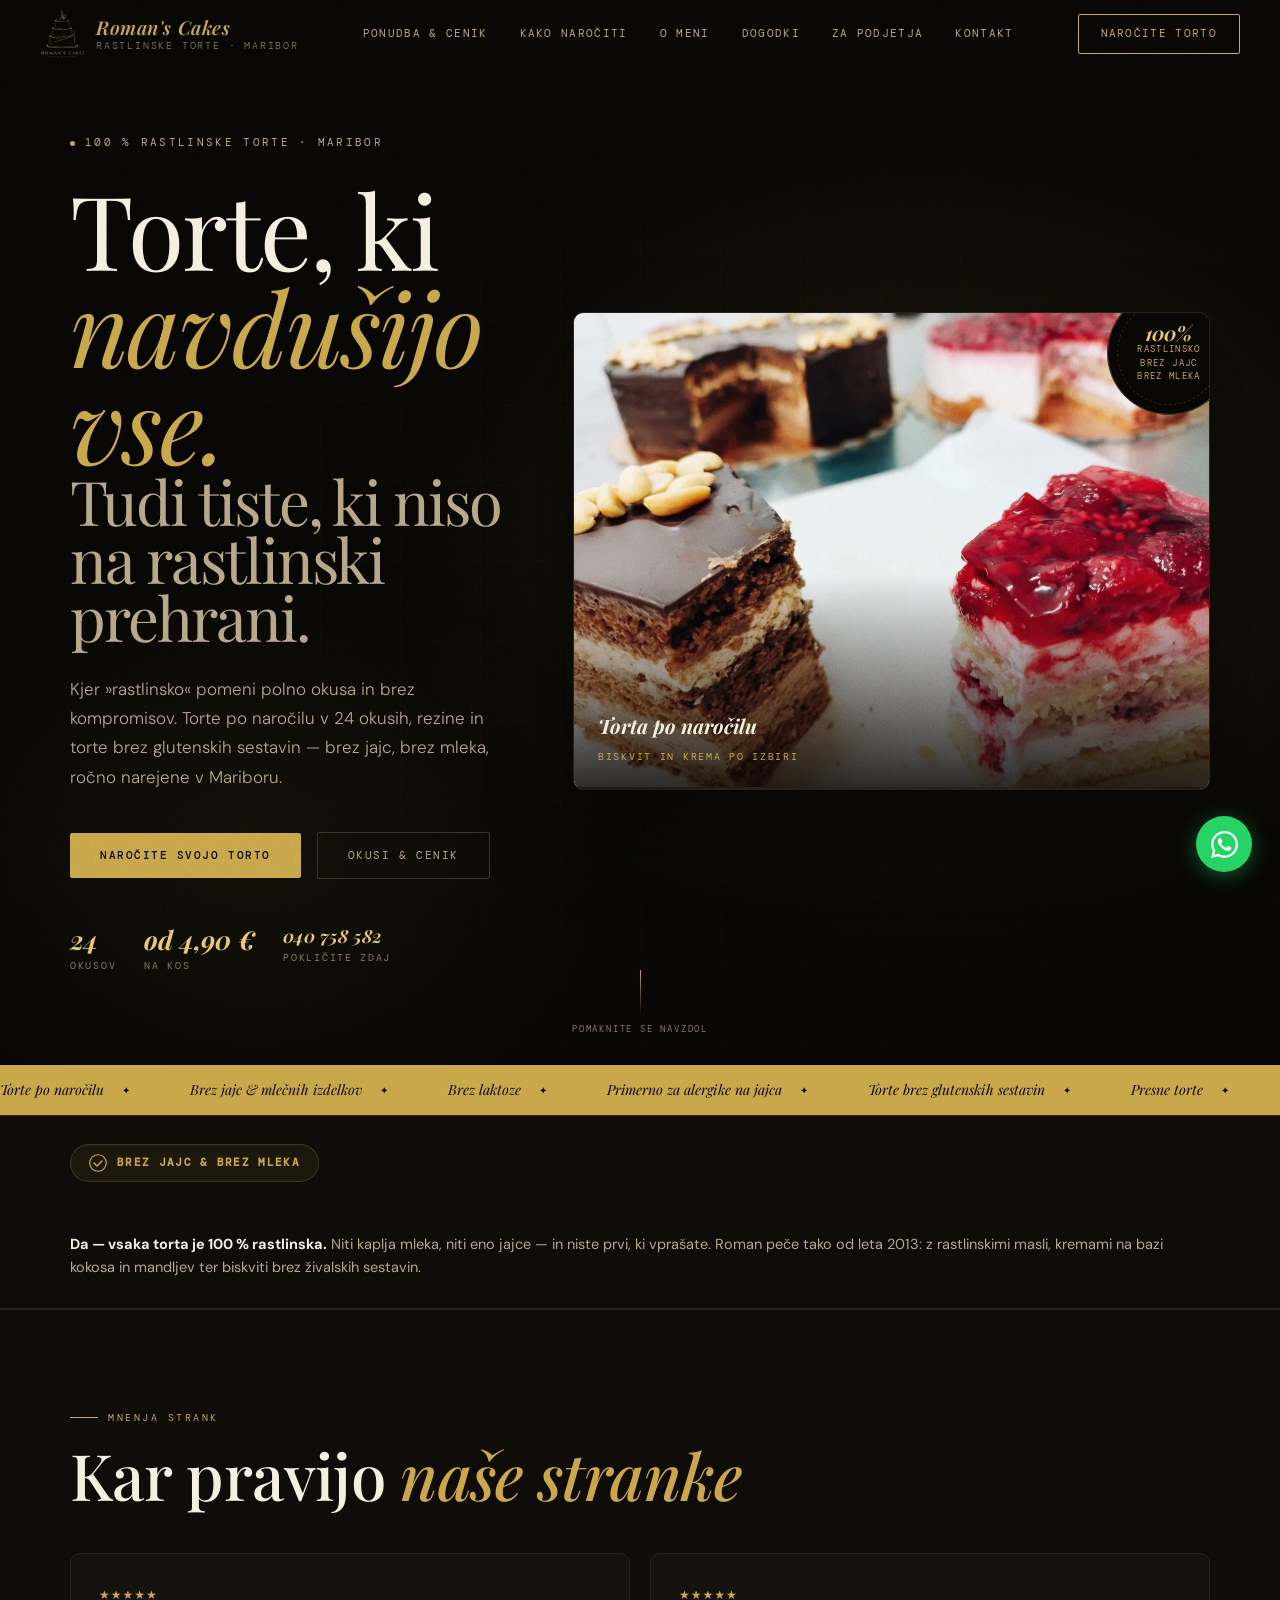
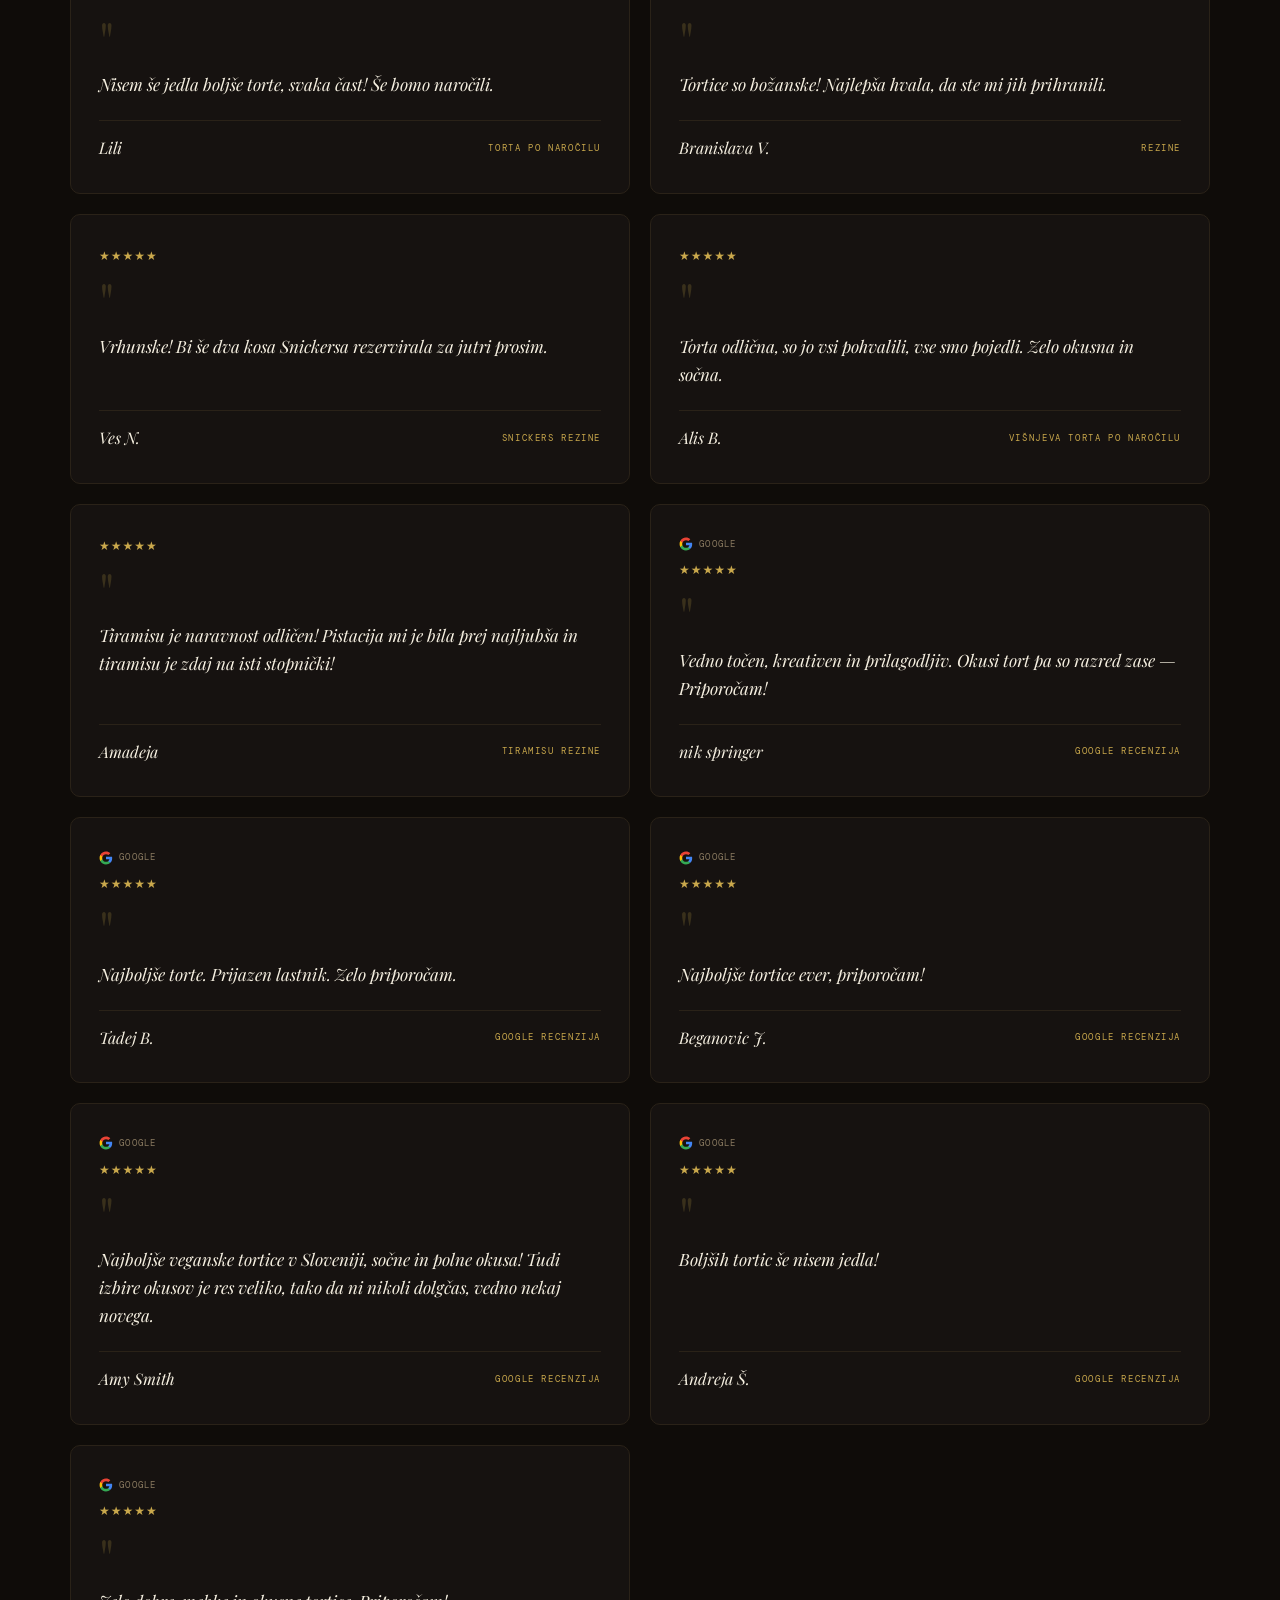
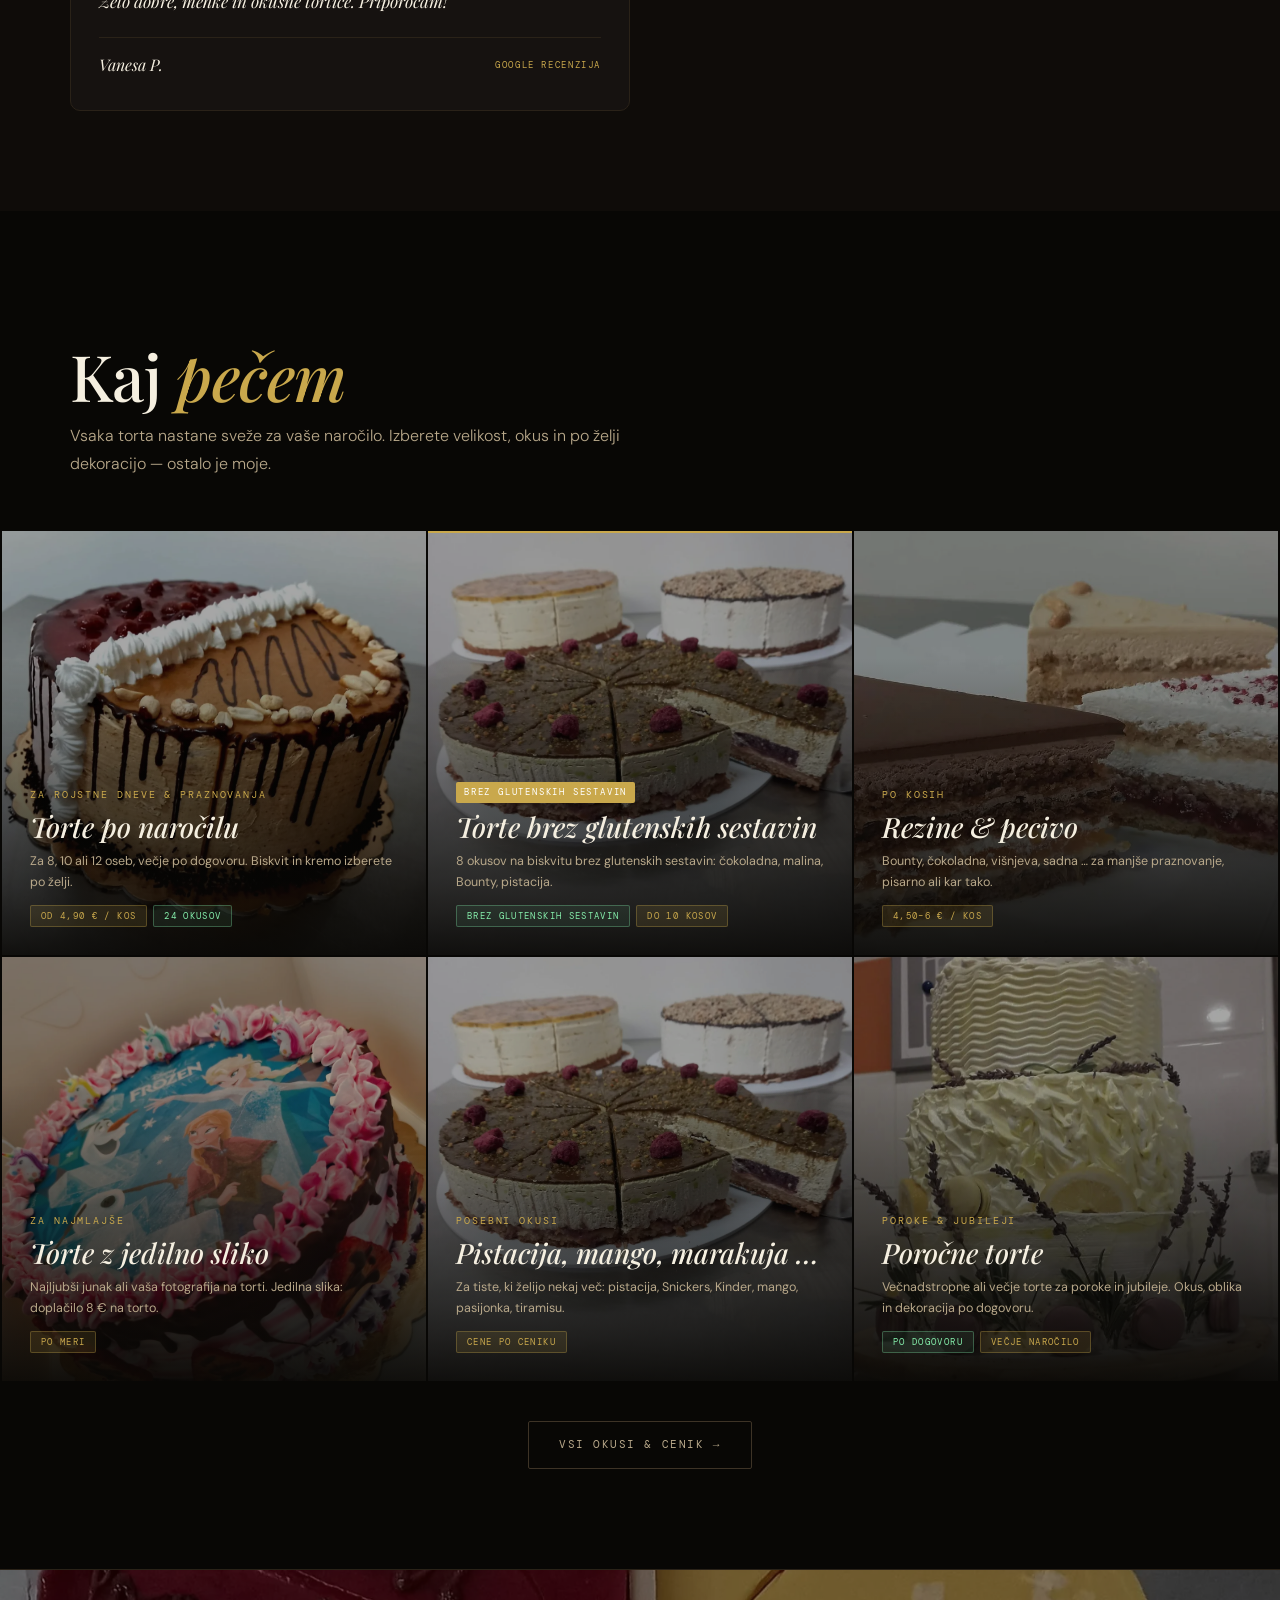
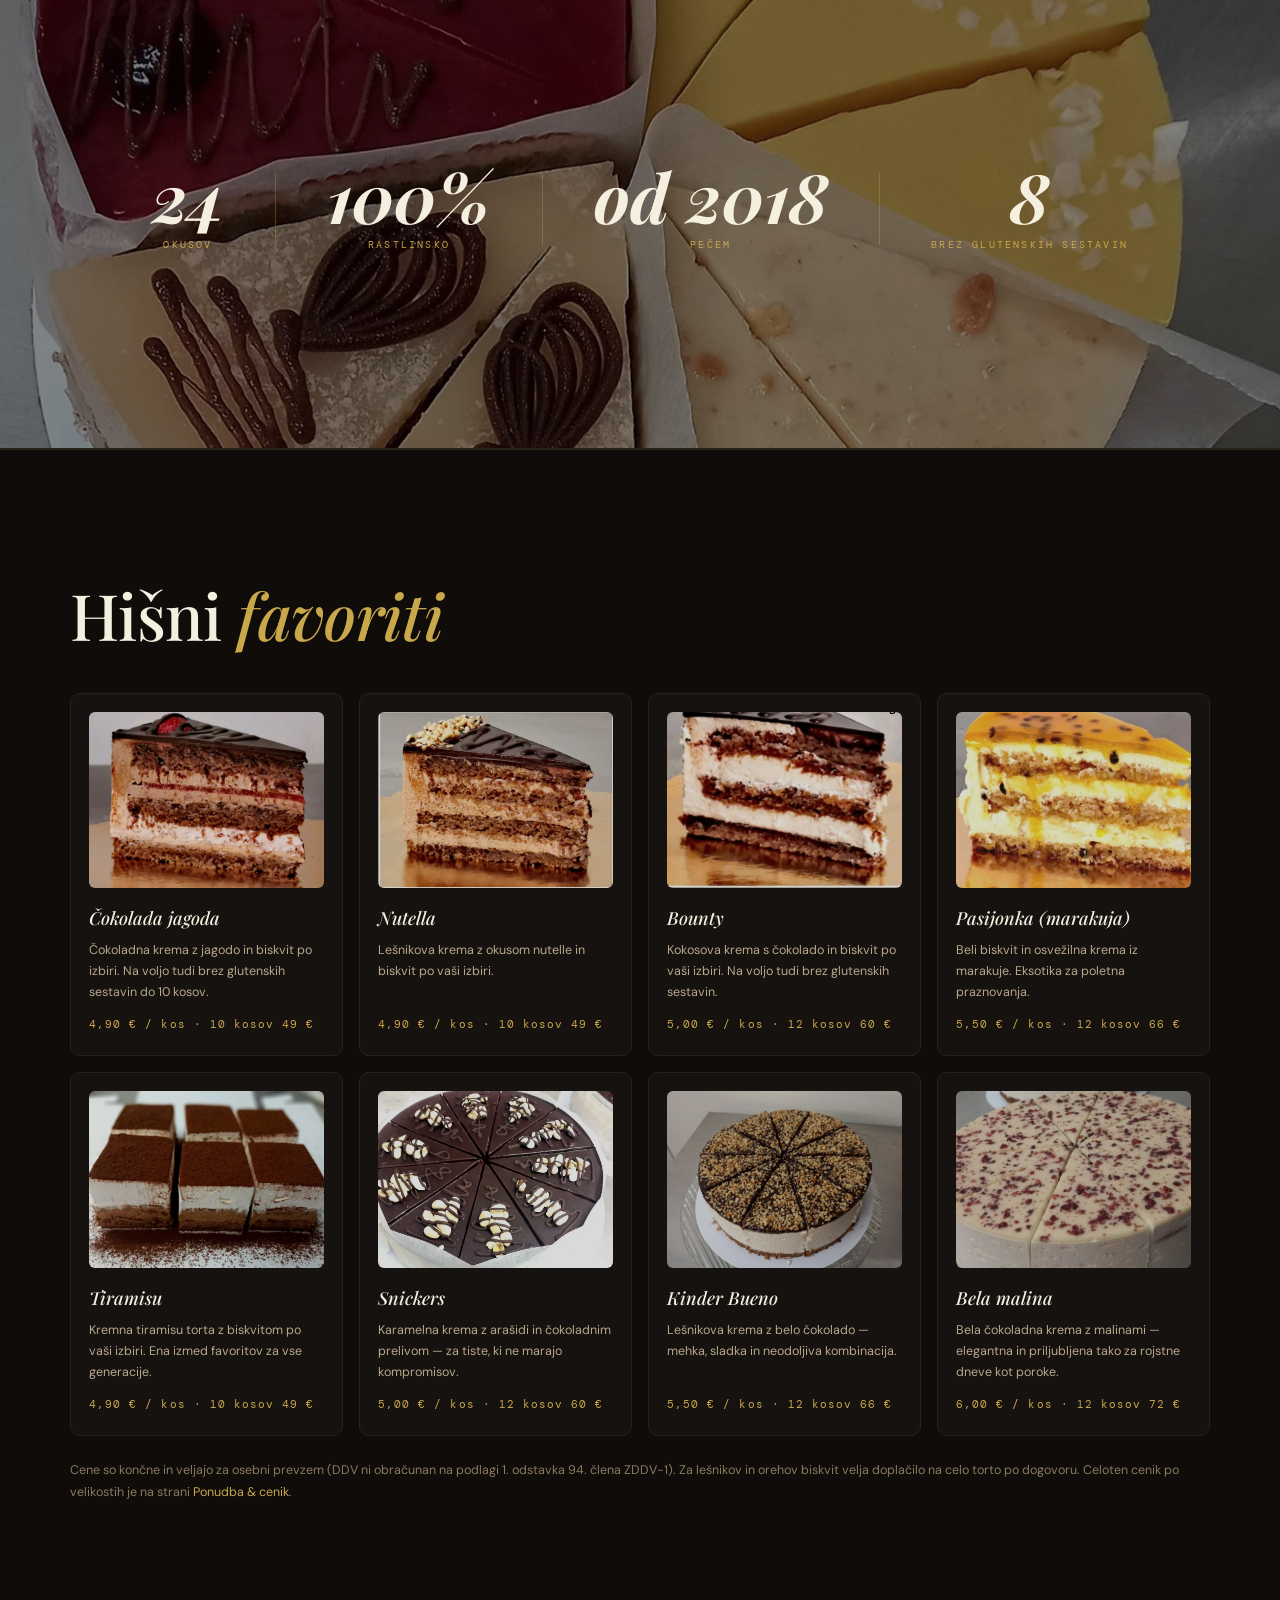
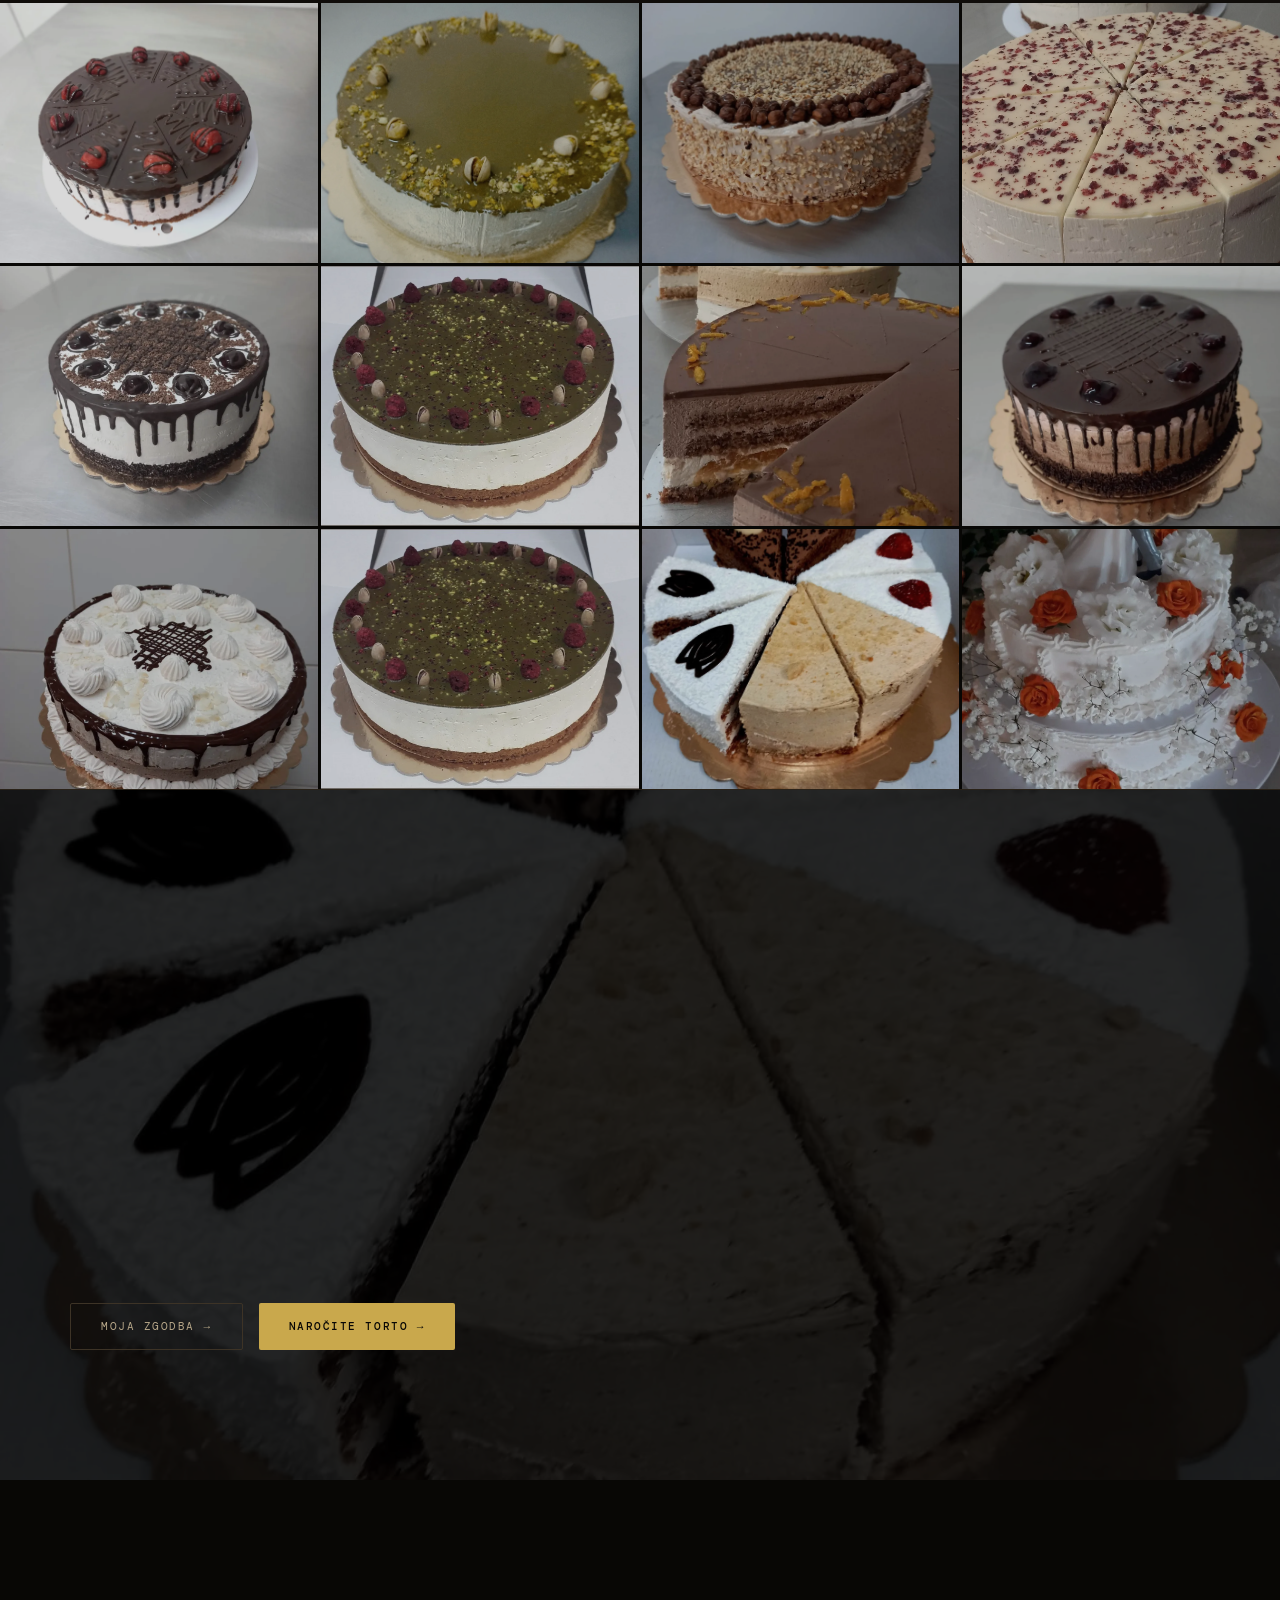
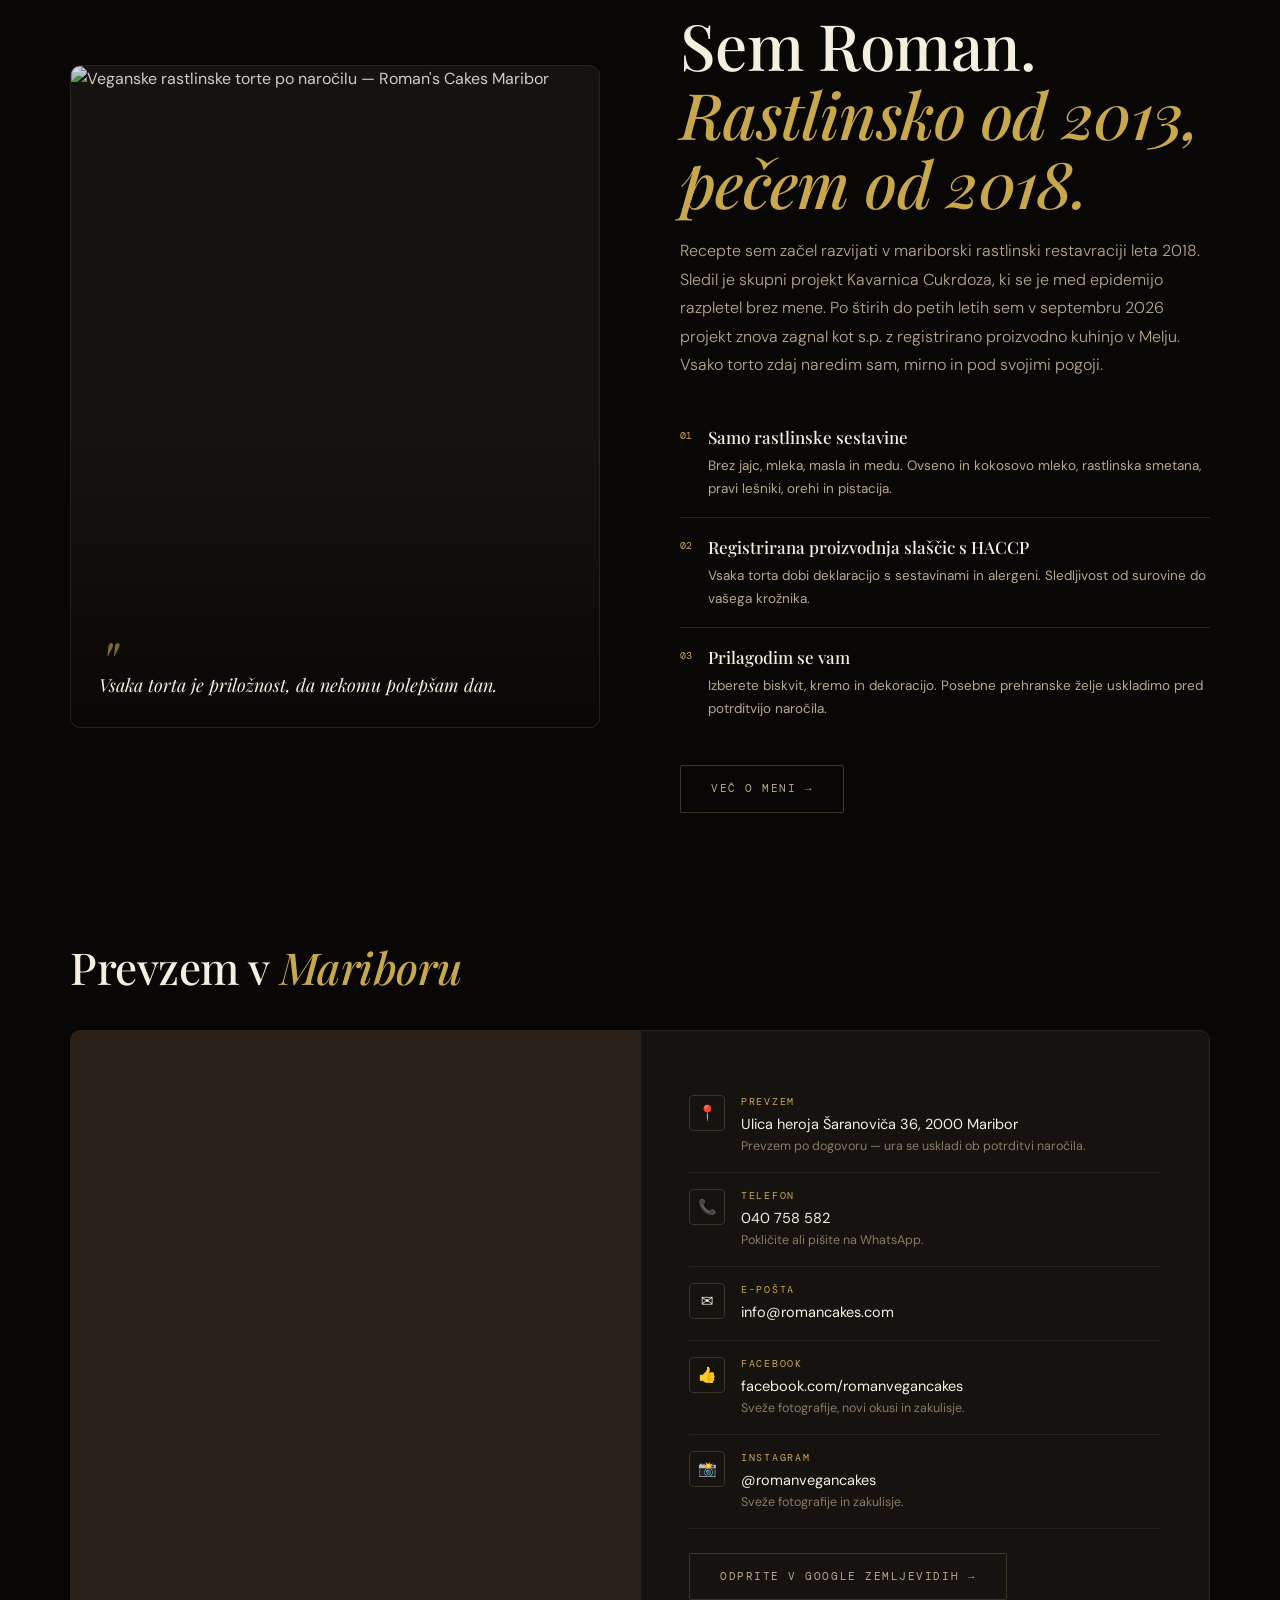
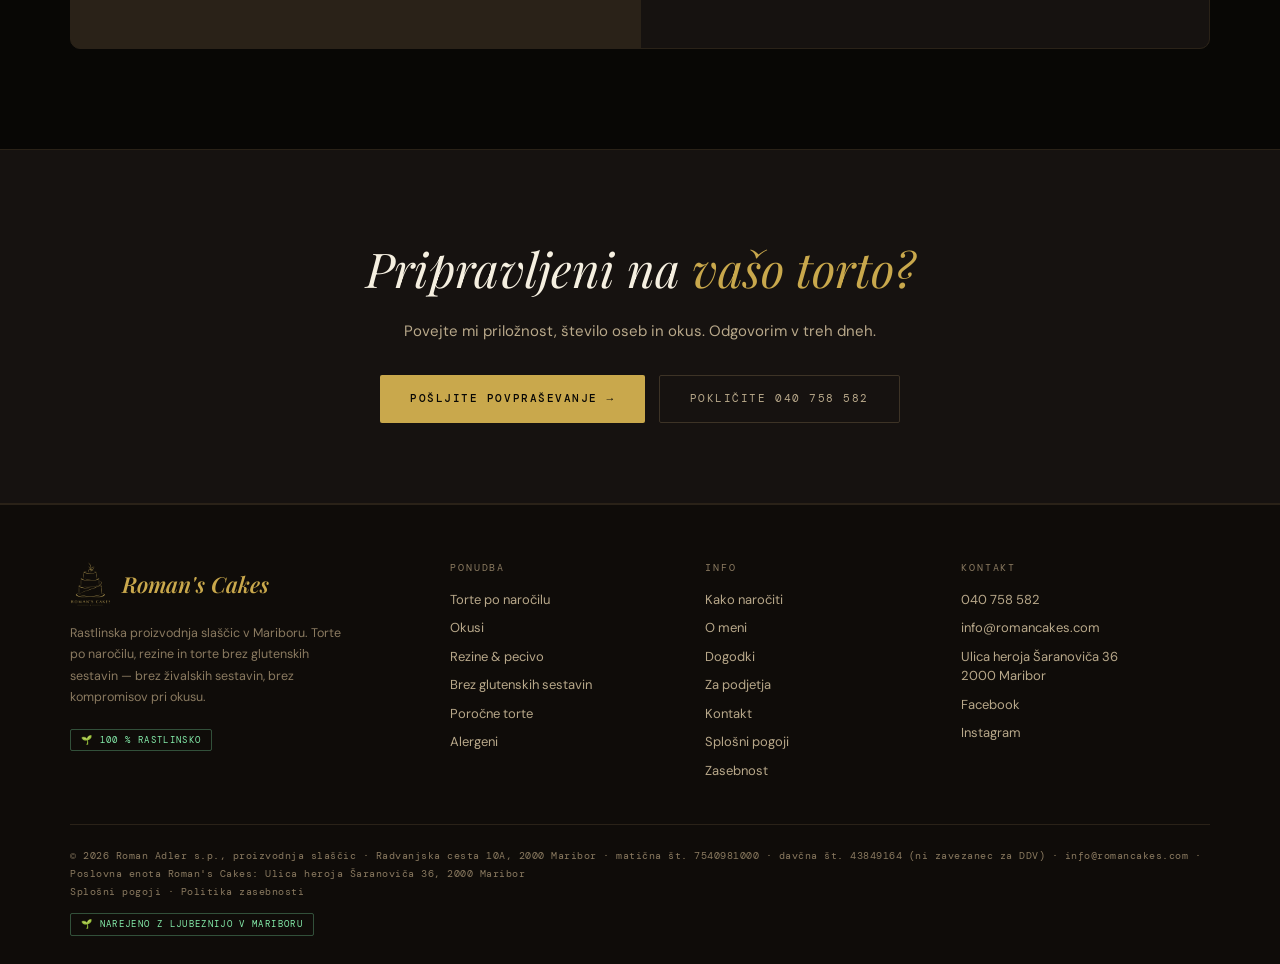
==== commit 7bdc8975: "fix: posodobi Google Maps embed URL na uradni pb= format Stari ?output=embed Google ne podpira več z" ====
--- a/index.html
+++ b/index.html
@@ -524,7 +524,7 @@
     <div class="lbl rv">Kje me najdete</div>
     <h2 class="hd hd-s rv" style="margin-bottom:40px">Prevzem v <em>Mariboru</em></h2>
     <div class="loc-grid rv">
-      <div class="loc-img"><iframe title="Zemljevid: Ulica heroja Šaranoviča 36, Maribor" src="https://www.google.com/maps?q=Ulica+heroja+%C5%A0aranovi%C4%8Da+36,+2000+Maribor&output=embed&hl=sl" loading="lazy" referrerpolicy="no-referrer-when-downgrade" allowfullscreen style="position:absolute;inset:0;width:100%;height:100%;border:0"></iframe></div>
+      <div class="loc-img"><iframe title="Zemljevid: Ulica heroja Šaranoviča 36, Maribor" src="https://www.google.com/maps/embed?pb=!1m18!1m12!1m3!1d4708.141372810099!2d15.66602437763084!3d46.5587837711133!2m3!1f0!2f0!3f0!3m2!1i1024!2i768!4f13.1!3m3!1m2!1s0x476f771c828ec029%3A0xebd4c373fea78c1e!2sIndustrijska%20cona%20Melje%2C%20Ulica%20heroja%20%C5%A0aranovi%C4%8Da%2036%2C%202000%20Maribor!5e1!3m2!1ssl!2ssi!4v1794159748779!5m2!1ssl!2ssi" loading="lazy" referrerpolicy="no-referrer-when-downgrade" allowfullscreen style="position:absolute;inset:0;width:100%;height:100%;border:0"></iframe></div>
       <div class="loc-body">
         <div class="loc-row"><div class="loc-ic">📍</div><div><div class="loc-k">Prevzem</div><div class="loc-v">Ulica heroja Šaranoviča 36, 2000 Maribor</div><div class="loc-s">Prevzem po dogovoru — ura se uskladi ob potrditvi naročila.</div></div></div>
         <div class="loc-row"><div class="loc-ic">📞</div><div><div class="loc-k">Telefon</div><div class="loc-v"><a href="tel:+38640758582">040 758 582</a></div><div class="loc-s">Pokličite ali pišite na WhatsApp.</div></div></div>
